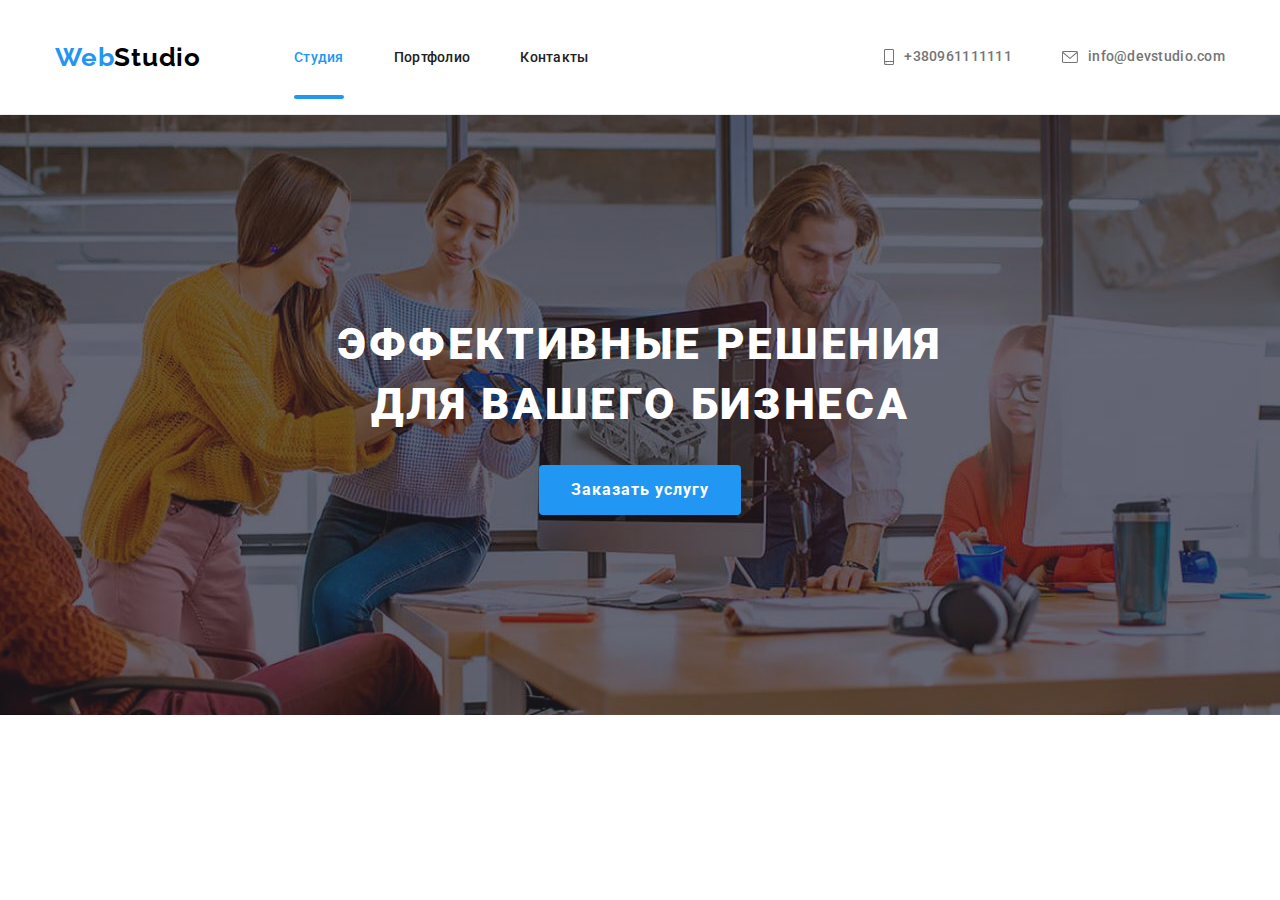
==== index.html @ c6ae7a45 "alpha 3" ====
<!DOCTYPE html>
<html lang="ru">

<head>
    <meta charset="UTF-8">
    <meta http-equiv="X-UA-Compatible" content="IE=edge">
    <meta name="viewport" content="width=device-width, initial-scale=1.0">
    <title>Document</title>
    <link rel="preconnect" href="https://fonts.googleapis.com">
    <link rel="preconnect" href="https://fonts.gstatic.com" crossorigin>
    <link
        href="https://fonts.googleapis.com/css2?family=Raleway:wght@700&family=Roboto:wght@400;500;700;900&display=swap"
        rel="stylesheet">
    <link rel="stylesheet" href="https://cdnjs.cloudflare.com/ajax/libs/modern-normalize/1.1.0/modern-normalize.css">
    <link rel="stylesheet" href="./css/main.min.css">
</head>

<body>
        <!-- ХЕДЕР -->
            <header class="header">
                <div class="container header__container">
                    <nav class="site-nav">
                        <a href="./index.html" class="logo-header"><span class="logo-color">Web</span>Studio</a>

                        <ul class="nav-list">
                            <li class="nav-list__item">
                                <a href="./index.html" class="nav-list__link current">Студия</a>
                            </li>
                            <li class="nav-list__item">
                                <a href="./portfolio.html" class="nav-list__link">Портфолио</a>
                            </li>
                            <li class="nav-list__item">
                                <a href="#contacts" class="nav-list__link">Контакты</a>
                            </li>
                        </ul>

                    </nav>
                        <ul class="contacts-list">

                            <li class="contacts-list__item">
                                <a href="tel:+380961111111" class="contacts-list__link">
                                    <svg width="10" height="16" class="contacts-list__link__icon">
                                        <use href="./images/symbol-defs-opt.svg#smartphone"></use>
                                    </svg>
                                    +380961111111
                                </a>
                            </li>

                            <li class="contacts-list__item">
                                <a href="mailto:info@devstudio.com" class="contacts-list__link">
                                    <svg width="16" height="12" class="contacts-list__link__icon">
                                        <use href="./images/symbol-defs-opt.svg#envelope"></use>
                                    </svg>
                                    info@devstudio.com
                                </a>
                            </li>
                        </ul>
            <!--Mobile Menu  -->
                        <button class="burger-btn" data-menu-open>
                            <svg class="burger-btn__icon" width="40" height="40">
                                <use href="./images/symbol-defs-opt.svg#icon-burger"></use>
                            </svg>
                        </button>
                        <div class="mobile-menu" data-menu>
                            <button class="mobile-close-btn" data-menu-close>
                                <svg class="mobile-close-btn__icon" width="40" height="40">
                                    <use href="./images/symbol-defs-opt.svg#icon-close"></use>
                                </svg>
                            </button>
                            <div class="mobile-menu__nav">
                                <ul class="mobile-menu__nav__list">
                                    <li class="mobile-menu__nav__item">
                                        <a href="./index.html" class="mobile-menu__nav__link">Студия</a>
                                    </li>
                                    <li class="mobile-menu__nav__item">
                                        <a href="./portfolio.html" class="mobile-menu__nav__link">Портфолио</a>
                                    </li>
                                    <li class="mobile-menu__nav__item">
                                        <a href="#contacts" class="mobile-menu__nav__link">Контакты</a>
                                    </li>
                                </ul>
                            </div>
                            <div class="mobile-menu-contacts">
                                <ul class="mobile-menu-contacts__list">
                                    <li class="mobile-menu-contacts__item">
                                        <a href="tel:+380961111111" class="mobile-menu-contacts__link__tel">+380961111111</a>
                                    </li>
                                    <li class="contacts-list__item">
                                        <a href="mailto:info@devstudio.com" class="mobile-menu-contacts__link__mail">info@devstudio.com</a>
                                    </li>
                                </ul>
                                <ul class="mobile-menu-social">
                                    <li class="mobile-menu-social__item">
                                        <a class="mobile-menu-social__link" href="#">Instagram</a>
                                    </li>
                                    <li>
                                        <a class="mobile-menu-social__link" href="#">Twitter</a>
                                    </li>
                                    <li>
                                        <a class="mobile-menu-social__link" href="#">Facebook</a>
                                    </li>
                                    <li>
                                        <a class="mobile-menu-social__link" href="#">LinkedIn</a>
                                    </li>
                                </ul>
                            </div>
                        </div>
                </div>
            </header>
        
        <!-- МЕЙН -->
        <main>
        <!-- Секция 1 -->
                 <section class="hero">
                    <div class="container">
                        <h1 class="hero-title">Эффективные решения<br>для вашего бизнеса</h1>
                        <button class="hero-btn" type="button" data-modal-open>Заказать услугу</button>
                    </div>
                </section>

        <!-- Секция 2 -->
                <!-- <section class="section">
                    <div class="container">

                        <h2 class="visually-hidden">Наши преимущества</h2>

                        <ul class="list-advantages">
                            <li class="list-advantages__item">
                                <div class="list-advantages__icon">
                                    <svg width="70" height="70">
                                        <use href="./images/symbol-defs-opt.svg#antena"></use>
                                    </svg>
                                </div>
                                <h3 class="list-advantages__item__title">ВНИМАНИЕ К ДЕТАЛЯМ</h3>
                                <p class="list-advantages__item__text">Идейные соображения, а также начало повседневной работы по
                                    формированию позиции.
                                </p>
                            </li>
                            <li class="list-advantages__item">
                                <div class="list-advantages__icon">
                                    <svg width="70" height="70">
                                        <use href="./images/symbol-defs-opt.svg#clock"></use>
                                    </svg>
                                </div>
                                <h3 class="list-advantages__item__title">ПУНКТУАЛЬНОСТЬ</h3>
                                <p class="list-advantages__item__text">Задача организации, в особенности же рамки и место обучения кадров
                                    влечет за собой.
                                </p>
                            </li>
                            <li class="list-advantages__item">
                                <div class="list-advantages__icon">
                                    <svg width="70" height="70">
                                        <use href="./images/symbol-defs-opt.svg#diagram"></use>
                                    </svg>
                                </div>
                                <h3 class="list-advantages__item__title">ПЛАНИРОВАНИЕ</h3>
                                <p class="list-advantages__item__text">Равным образом консультация с широким активом в значительной степени
                                    обуславливает.
                                </p>
                            </li>
                            <li class="list-advantages__item">
                                <div class="list-advantages__icon">
                                    <svg width="70" height="70">
                                        <use href="./images/symbol-defs-opt.svg#astronaut"></use>
                                    </svg>
                                </div>
                                <h3 class="list-advantages__item__title">СОВРЕМЕННЫЕ ТЕХНОЛОГИИ</h3>
                                <p class="list-advantages__item__text">Значимость этих проблем настолько очевидна, что реализация плановых
                                    заданий.
                                </p>
                            </li>
                        </ul>

                    </div>
                </section> -->
            
        <!-- Секция 3 -->
                <!-- <section class="section work">
                    <div class="container">
                        <h2 class="work-title">Чем мы занимаемся</h2>

                        <ul class="image-list">
                            <li class="image-item">
                                <img src="images/img (1).jpg" alt="печать на клавиатуре" width="370px">
                                <h3 class="image-item__title">Десктопные приложения</h3>
                            </li>
                            <li class="image-item">
                                <img src="images/img (2).jpg" alt="ноутбук и телефон в руке" width="370px">
                                <h3 class="image-item__title">Мобильные приложения</h3>
                                </li>
                            <li class="image-item">
                                <img src="images/img (3).jpg" alt="цветной гексагон в руке" width="370px">
                                <h3 class="image-item__title">Дизайнерские решения</h3>
                            </li>
                        </ul>
                    </div>
                </section> -->
            
        <!-- Секция 4 -->
                <!-- <section class="section team">
                    <div class="container">

                        <h2 class="team-title">Наша команда</h2>

                        <ul class="team-list">
                            <li class="team-list__user">
                                <img class="team-list__user__image" src="images/Игорь Демьяненко.jpg" alt="на фото Игорь Демьяненко" width="270px">
                                <div class="user-information">
                                    <h3 class="user-information__name">Игорь Демьяненко</h3>
                                    <p class="user-information__job">Product Designer</p>
                                        <ul class="user-information-social">
                                            <li class="user-information-social__item">
                                                <a class="user-information-social__links" href="#">
                                                    <svg class="user-information-social__icon">
                                                        <use href="./images/symbol-defs-opt.svg#instagram"></use>
                                                    </svg>
                                                </a>
                                            </li>
                                            <li class="user-information-social__item">
                                                <a class="user-information-social__links" href="#">
                                                    <svg class="user-information-social__icon">
                                                        <use href="./images/symbol-defs-opt.svg#twitter"></use>
                                                    </svg>
                                                </a>
                                            </li>
                                            <li class="user-information-social__item">
                                            <a class="user-information-social__links" href="#">
                                                <svg class="user-information-social__icon">
                                                    <use href="./images/symbol-defs-opt.svg#facebook"></use>
                                                </svg>
                                            </a>
                                            </li>
                                            <li class="user-information-social__item">
                                                <a class="user-information-social__links" href="#">
                                                    <svg class="user-information-social__icon">
                                                        <use href="./images/symbol-defs-opt.svg#linkedin"></use>
                                                    </svg>
                                                </a>
                                            </li>
                                        </ul>
                                </div>
                            </li>
                            <li class="team-list__user">
                                <img class="team-list__user__image" src="images/Ольга Репина.jpg" alt="на фото Ольга Репина" width="270px">
                                <div class="user-information">
                                    <h3 class="user-information__name">Ольга Репина</h3>
                                    <p class="user-information__job">Frontend Developer</p>
                                        <ul class="user-information-social">
                                            <li class="user-information-social__item">
                                                <a class="user-information-social__links" href="#">
                                                    <svg class="user-information-social__icon">
                                                        <use href="./images/symbol-defs-opt.svg#instagram"></use>
                                                    </svg>
                                                </a>
                                            </li>
                                            <li class="user-information-social__item">
                                                <a class="user-information-social__links" href="#">
                                                    <svg class="user-information-social__icon">
                                                        <use href="./images/symbol-defs-opt.svg#twitter"></use>
                                                    </svg>
                                                </a>
                                            </li>
                                            <li class="user-information-social__item">
                                                <a class="user-information-social__links" href="#">
                                                    <svg class="user-information-social__icon">
                                                        <use href="./images/symbol-defs-opt.svg#facebook"></use>
                                                    </svg>
                                                </a>
                                            </li>
                                            <li class="user-information-social__item">
                                                <a class="user-information-social__links" href="#">
                                                    <svg class="user-information-social__icon">
                                                        <use href="./images/symbol-defs-opt.svg#linkedin"></use>
                                                    </svg>
                                                </a>
                                            </li>
                                        </ul>
                                </div>
                            </li>
                            <li class="team-list__user">
                                <img class="team-list__user__image" src="images/Николай Тарасов.jpg" alt="на фото Николай Тарасов" width="270px">
                                <div class="user-information">
                                    <h3 class="user-information__name">Николай Тарасов</h3>
                                    <p class="user-information__job">Marketing</p>
                                        <ul class="user-information-social">
                                            <li class="user-information-social__item">
                                                <a class="user-information-social__links" href="#">
                                                    <svg class="user-information-social__icon">
                                                        <use href="./images/symbol-defs-opt.svg#instagram"></use>
                                                    </svg>
                                                </a>
                                            </li>
                                            <li class="user-information-social__item">
                                                <a class="user-information-social__links" href="#">
                                                    <svg class="user-information-social__icon">
                                                        <use href="./images/symbol-defs-opt.svg#twitter"></use>
                                                    </svg>
                                                </a>
                                            </li>
                                            <li class="user-information-social__item">
                                                <a class="user-information-social__links" href="#">
                                                    <svg class="user-information-social__icon">
                                                        <use href="./images/symbol-defs-opt.svg#facebook"></use>
                                                    </svg>
                                                </a>
                                            </li>
                                            <li class="user-information-social__item">
                                                <a class="user-information-social__links" href="#">
                                                    <svg class="user-information-social__icon">
                                                        <use href="./images/symbol-defs-opt.svg#linkedin"></use>
                                                    </svg>
                                                </a>
                                            </li>
                                        </ul>
                                </div>
                            </li>
                            <li class="team-list__user">
                                <img class="team-list__user__image" src="images/Михаил Ермаков.jpg" alt="на фото Михаил Ермаков" width="270px">
                                <div class="user-information">
                                    <h3 class="user-information__name">Михаил Ермаков</h3>
                                    <p class="user-information__job">UI Designer</p>
                                        <ul class="user-information-social">
                                            <li class="user-information-social__item">
                                                <a class="user-information-social__links" href="#">
                                                    <svg class="user-information-social__icon">
                                                        <use href="./images/symbol-defs-opt.svg#instagram"></use>
                                                    </svg>
                                                </a>
                                            </li>
                                            <li class="user-information-social__item">
                                                <a class="user-information-social__links" href="#">
                                                    <svg class="user-information-social__icon">
                                                        <use href="./images/symbol-defs-opt.svg#twitter"></use>
                                                    </svg>
                                                </a>
                                            </li>
                                            <li class="user-information-social__item">
                                                <a class="user-information-social__links" href="#">
                                                    <svg class="user-information-social__icon">
                                                        <use href="./images/symbol-defs-opt.svg#facebook"></use>
                                                    </svg>
                                                </a>
                                            </li>
                                            <li class="user-information-social__item">
                                                <a class="user-information-social__links" href="#">
                                                    <svg class="user-information-social__icon">
                                                        <use href="./images/symbol-defs-opt.svg#linkedin"></use>
                                                    </svg>
                                                </a>
                                            </li>
                                        </ul>
                                </div>
                            </li>
                        </ul>
                    </div>
                </section> -->

        <!-- Секция 5 -->
                <!-- <section class="section">
                    <div class="container">
                        <h2 class="regular-customers-title">Постоянные клиенты</h2>
                            <ul class="regular-customers">
                                <li class="regular-customer__item">
                                    <a class="regular-customer__link" href="#">
                                        <svg class="regular-customer__icon" width="106" height="60">
                                            <use href="./images/symbol-defs-opt.svg#group-1"></use>
                                        </svg>
                                    </a>
                                </li>
                                <li class="regular-customer__item">
                                    <a class="regular-customer__link" href="#">
                                        <svg class="regular-customer__icon" width="106" height="60">
                                            <use href="./images/symbol-defs-opt.svg#group-2"></use>
                                        </svg>
                                    </a>
                                </li> 
                                <li class="regular-customer__item">
                                    <a class="regular-customer__link" href="#">
                                        <svg class="regular-customer__icon" width="106" height="60">
                                            <use href="./images/symbol-defs-opt.svg#group-3"></use>
                                        </svg>
                                    </a>
                                </li> 
                                <li class="regular-customer__item">
                                    <a class="regular-customer__link" href="#">
                                        <svg class="regular-customer__icon" width="106" height="60">
                                            <use href="./images/symbol-defs-opt.svg#group-4"></use>
                                        </svg>
                                    </a>
                                </li> 
                                <li class="regular-customer__item">
                                    <a class="regular-customer__link" href="#">
                                        <svg class="regular-customer__icon" width="106" height="60">
                                            <use href="./images/symbol-defs-opt.svg#group-5"></use>
                                        </svg>
                                    </a>
                                </li> 
                                <li class="regular-customer__item">
                                    <a class="regular-customer__link" href="#">
                                        <svg class="regular-customer__icon" width="106" height="60">
                                            <use href="./images/symbol-defs-opt.svg#group-6"></use>
                                        </svg>
                                    </a>
                                </li>
                            </ul>
                    </div>
                </section> -->
        </main
        <!-- ФУТЕР -->
            <!-- <footer class="footer flex" id="contacts">
                <div class="container flex">
                    <div>
                        <a href="./index.html" class="footer-logo"><span class="logo-color">Web</span>Studio</a>
                        <address>
                            <ul class="footer-contacts__list">
                                <li class="footer-contacts__item">
                                    <a href="" class="footer-contact__address">г. Киев, пр-т Леси Украинки, 26</a>
                                </li>
                                <li>
                                    <a href="tel:+380961111111" class="footer-contact__tel">+380961111111</a>
                                </li>
                                <li>
                                    <a href="mailto:info@devstudio.com" class="footer-contact__mail">info@devstudio.com</a>
                                </li>
                            </ul>
                        </address>
                    </div>
                    <div class="footer-connect">
                        <h3 class="footer-connect-title">Присоединяйтесь</h3>
                            <ul class="footer-connect-social">
                                <li class="footer-connect-social__item">
                                    <a class="footer-connect-social__links" href="#">
                                        <svg class="footer-connect-social__icons">
                                            <use href="./images/symbol-defs-opt.svg#instagram"></use>
                                        </svg>
                                    </a>
                                </li>
                                <li class="footer-connect-social__item">
                                    <a class="footer-connect-social__links" href="#">
                                        <svg class="footer-connect-social__icons">
                                            <use href="./images/symbol-defs-opt.svg#twitter"></use>
                                        </svg>
                                    </a>
                                </li>
                                <li class="footer-connect-social__item">
                                    <a class="footer-connect-social__links" href="#">
                                        <svg class="footer-connect-social__icons">
                                            <use href="./images/symbol-defs-opt.svg#facebook"></use>
                                        </svg>
                                    </a>
                                </li>
                                <li class="footer-connect-social__item">
                                    <a class="footer-connect-social__links" href="#">
                                        <svg class="footer-connect-social__icons">
                                            <use href="./images/symbol-defs-opt.svg#linkedin"></use>
                                        </svg>
                                    </a>
                                </li>
                            </ul>
                    </div>
                    <form action="" class="footer-form">
                        <label class="footer-form-area">
                            Подпишитесь на рассылку
                            <span class="footer-form-box">
                                <input type="mail" class="footer-form-input" name="email-subscribe" placeholder="E-mail">
                                <button type="submit" class="footer-form-btn">Подписаться
                                    <svg class="footer-form-icon-send" width="24" height="24">
                                        <use href="./images/symbol-defs-opt.svg#icon-footer-send"></use>
                                    </svg>
                                </button>
                            </span>
                        </label>
                    </form>
                </div>
            </footer> -->

        <!-- Модальное окно -->
                <div class="backdrop is-hidden" data-modal>
                    <div class="modal">
                        <button class="modal-close-btn" data-modal-close>
                                <svg class="modal-close__icon" width="18" height="18">
                                    <use href="./images/symbol-defs-opt.svg#icon-close"></use>
                                </svg>
                        </button>
                        <form action="#" class="modal-form">
                            <p class="modal-form-title">Оставьте свои данные, мы вам перезвоним</p>
                            <label class="modal-form__area">
                                Имя
                                <span class="moda-form-box">
                                    <input type="text" class="modal-form-input" name="user-name" minlength="2" pattern="[a-zA-Zа-яёА-ЯЁ]+" title="Имя должно содержать символи кирилици или латиници" required>
                                    <svg class="modal-form-icons" width="18" height="18">
                                        <use href="./images/symbol-defs-opt.svg#icon-person"></use>
                                    </svg>
                                </span>
                            </label>
                            
                            <label class="modal-form__area">
                                Телефон
                                <span class="moda-form-box">
                                    <input type="tel" class="modal-form-input" name="user-tel" pattern="[0-9]{3}[0-9]{3}[0-9]{2}[0-9]{2}" title="Только цифры **********" required>
                                    <svg class="modal-form-icons" width="18" height="18">
                                        <use href="./images/symbol-defs-opt.svg#icon-phone"></use>
                                    </svg>
                                </span>
                            </label>

                            <label class="modal-form__area">
                                Почта
                                <span class="moda-form-box">
                                    <input type="email" class="modal-form-input" name="user-email">
                                    <svg class="modal-form-icons" width="18" height="18">
                                        <use href="./images/symbol-defs-opt.svg#icon-email"></use>
                                    </svg>
                                </span>
                            </label>
                            <label class="modal-form__area">
                                Комментраий
                                <textarea name="user-massege" class="modal-form-massege" id="" placeholder="Введите текст"></textarea>
                            </label>

                            <input type="checkbox" name="checkbox" id="accept" class="modal-form-checkbox visually-hidden">
                            <label for="accept" class="modal-form-checkbox-lable">Соглашаюсь с рассылкой и принимаю&nbsp;<a href="#" class="contract">Условия договора</a>
                                
                            </label>
                            <button class="modal-form-btn" type="submit">Отправить</button>
                        </form>
                    </div>
                </div>
        <!-- СКРИПТ -->
        <script src="./js/modal.js"></script>
        <script src="./js/mobile-menu.js"></script>
</body>

</html>
---- css/main.min.css ----
:root{--title-color: #212121;--subtitle-color: #757575;--hover-focus-color: #2196f3;--logo-color-light: #ffffff;--logo-color-dark: #000000;--icons: #afb1b8}.visually-hidden{position:absolute;white-space:nowrap;width:1px;height:1px;overflow:hidden;border:0;padding:0;clip:rect(0 0 0 0);clip-path:inset(50%);margin:-1px}body{font-family:'Roboto', sans-serif;color:var(--title-color)}img{display:block;min-width:100%;height:auto}ul{list-style:none;margin:0;padding:0}a{text-decoration:none}p,h1,h2,h3{margin:0}.is-hidden{overflow:hidden;transition-property:translatey(100%);transition-duration:250ms;transition-timing-function:cubic-bezier(0.4, 0, 0.2, 1)}.backdrop{width:100vw;height:100vh;position:fixed;top:0;bottom:0;left:0;right:0;background-color:rgba(0,0,0,0.2);transition-property:background-color,translatey(100%);transition-duration:250ms;transition-timing-function:cubic-bezier(0.4, 0, 0.2, 1)}.backdrop.is-hidden{opacity:0;pointer-events:none;visibility:hidden}.hero-btn{font-weight:700;font-size:16px;line-height:1.87;letter-spacing:0.06em;color:#ffffff;background:var(--hover-focus-color);box-shadow:0px 4px 4px rgba(0,0,0,0.15);border-radius:4px;cursor:pointer;margin-left:auto;margin-right:auto;padding:10px 32px;display:block;border:none;border-radius:4px}.portfolio-btn__list{display:flex;justify-content:center;margin-bottom:50px}.portfolio-btn__list .portfolio-btn__item:not(:first-child){margin-left:8px}.portfolio__btn{font-weight:500;font-size:16px;line-height:1.625;margin-left:auto;margin-right:auto;padding:6px 22px;border:none;text-align:center;letter-spacing:0.03em;color:var(--title-color);background:#f5f4fa;border-radius:4px;transition-property:color, background-color, box-shadow;transition-duration:250ms;transition-timing-function:cubic-bezier(0.4, 0, 0.2, 1)}.portfolio__btn:hover,.portfolio__btn:focus{color:#ffffff;background-color:var(--hover-focus-color);cursor:pointer;box-shadow:0px 3px 1px rgba(0,0,0,0.1),0px 1px 2px rgba(0,0,0,0.08),0px 2px 2px rgba(0,0,0,0.12);border-radius:4px}.container{padding-left:15px;padding-right:15px;margin-left:auto;margin-right:auto}@media screen and (min-width: 480px){.container{width:480px}}@media screen and (min-width: 768px){.container{width:768px}}@media screen and (min-width: 1200px){.container{width:1200px}}.footer-form{display:flex}.footer-form-area{display:flex;flex-direction:column;font-weight:700;font-size:14px;line-height:16px;letter-spacing:0.03em;text-transform:uppercase;color:#ffffff}.footer-form-box{display:flex;margin-top:20px}.footer-form-input{border:1px solid rgba(255,255,255,0.3);filter:drop-shadow(0px 4px 4px rgba(0,0,0,0.15));border-radius:4px;background-color:#2f303a;width:358px;height:50px;padding:15px 16px;margin-right:12px;cursor:pointer;font-size:14px;line-height:16px;letter-spacing:0.01em;color:rgba(255,255,255,0.6)}.footer-form-input::placeholder{font-size:16px;line-height:1.25;letter-spacing:0.03em;color:rgba(255,255,255,0.6)}.footer-form-btn{font-weight:700;font-size:16px;line-height:1.87;letter-spacing:0.06em;color:#ffffff;background:var(--hover-focus-color);box-shadow:0px 4px 4px rgba(0,0,0,0.15);border-radius:4px;cursor:pointer;padding:0px 28px;border-radius:4px;display:block;border:none;display:flex;align-items:center}.footer-form-icon-send{margin-left:10px}.modal-form-checkbox-lable{display:flex;align-items:center;justify-content:center;font-size:14px;line-height:1.71;letter-spacing:0.03em;color:#757575;margin-top:20px;margin-bottom:30px;cursor:pointer}.modal-form-checkbox-lable::before{display:block;content:'';height:15px;width:15px;margin-right:7px;border:1px solid #212121;border-radius:2px}.modal-form-checkbox:checked+.modal-form-checkbox-lable::before{background-image:url("../images/icon-check1.svg");background-color:var(--hover-focus-color);background-size:contain;background-origin:content-box;border-color:var(--hover-focus-color)}.modal-form-checkbox:focus+.modal-form-checkbox-lable::before{outline:1px solid black}.contract{color:var(--hover-focus-color);font-size:14px;line-height:1.71;letter-spacing:0.03em}.modal-form-btn{font-weight:700;font-size:16px;line-height:1.87;letter-spacing:0.06em;color:#ffffff;background:var(--hover-focus-color);box-shadow:0px 4px 4px rgba(0,0,0,0.15);border-radius:4px;cursor:pointer;margin-left:auto;margin-right:auto;padding:10px 55px;display:block;border:none;border-radius:4px;cursor:pointer}.modal-form{display:flex;flex-direction:column}.modal-form__area{font-size:12px;line-height:14px;letter-spacing:0.01em;color:#757575;margin-bottom:10px}.moda-form-box{position:relative;margin-top:4px;display:block}.modal-form-input{width:100%;height:40px;border:1px solid rgba(33,33,33,0.2);border-radius:4px;padding-left:42px;cursor:pointer;transition-property:border-color;transition-duration:250ms;transition-timing-function:cubic-bezier(0.4, 0, 0.2, 1)}.modal-form-input:hover,.modal-form-input:focus{border-color:var(--hover-focus-color);outline:none}.modal-form-massege{display:block;width:100%;height:120px;padding:12px 16px;border:1px solid rgba(33,33,33,0.2);border-radius:4px;margin-top:4px;resize:none;cursor:pointer;transition-property:border-color;transition-duration:250ms;transition-timing-function:cubic-bezier(0.4, 0, 0.2, 1)}.modal-form-massege::placeholder{font-size:14px;line-height:16px;letter-spacing:0.01em;color:rgba(117,117,117,0.5)}.modal-form-massege:hover,.modal-form-massege:focus{border-color:var(--hover-focus-color);outline:none}.modal-form-icons{fill:#212121;position:absolute;top:50%;left:12px;transform:translateY(-50%);transition-property:fill, border-color;transition-duration:250ms;transition-timing-function:cubic-bezier(0.4, 0, 0.2, 1)}.modal-form-input:hover+.modal-form-icons,.modal-form-input:focus+.modal-form-icons{fill:var(--hover-focus-color)}.moda-form-box{position:relative;margin-top:4px;display:block}.contract{color:var(--hover-focus-color);font-size:14px;line-height:1.71;letter-spacing:0.03em}.project-box{position:relative;overflow:hidden}.overlay{position:absolute;top:0;left:0;width:100%;height:100%;padding:63px 24px;background-color:rgba(33,150,243,0.9);transition-property:translatey(100%);transform:translatey(100%);transition-duration:250ms;transition-timing-function:cubic-bezier(0.4, 0, 0.2, 1)}.overlay>p{color:#ffffff;font-size:18px;line-height:1.56;letter-spacing:0.03em}.section{padding-top:94px;padding-bottom:94px}.footer-logo{font-family:'Raleway';font-weight:700;font-size:26px;line-height:1.19;letter-spacing:0.03em;color:var(--logo-color-light)}.logo-header{font-family:'Raleway';font-weight:700;font-size:26px;line-height:1.19;letter-spacing:0.03em;color:var(--logo-color-dark);margin-right:93px}.logo-color{color:var(--hover-focus-color)}.site-nav{display:flex;align-items:center}.nav-list{display:flex;align-items:center;padding-top:32px;padding-bottom:32px}@media screen and (max-width: 767px){.nav-list{display:none}}.nav-list__item:not(:last-child){margin-right:50px}.nav-list .nav-list__link{font-weight:500;font-size:14px;line-height:1.14;letter-spacing:0.02em;cursor:pointer}.nav-list .current{color:var(--hover-focus-color)}.nav-list__link{color:var(--title-color);transition-property:color;transition-duration:250ms;transition-timing-function:cubic-bezier(0.4, 0, 0.2, 1)}.nav-list__link:hover,.nav-list__link:focus{color:var(--hover-focus-color);cursor:pointer}.nav-list__link.current{position:relative}.nav-list__link.current::after{content:'';display:block;width:100%;height:4px;background-color:#2196f3;border-radius:2px;position:absolute;bottom:-34px}.contacts-list{display:flex;margin-left:auto}@media screen and (max-width: 767px){.contacts-list{display:none}}.contacts-list__item:not(:last-child){margin-right:50px}.contacts-list__link{font-weight:500;font-size:14px;line-height:1.14;letter-spacing:0.02em;color:var(--subtitle-color);padding-top:32px;padding-bottom:32px;display:flex;align-items:center;transition-property:color;transition-duration:250ms;transition-timing-function:cubic-bezier(0.4, 0, 0.2, 1)}.contacts-list__link:hover,.contacts-list__link:focus{color:var(--hover-focus-color);cursor:pointer}.contacts-list__link__icon{margin-right:10px;fill:currentColor}.footer-connect-title{color:#ffffff;font-weight:700;font-size:14px;line-height:1.14;letter-spacing:0.03em;text-transform:uppercase;margin-bottom:20px}.footer-connect-social{display:flex}.footer-connect-social__item:not(:first-child){margin-left:10px}.footer-connect-social__links{display:flex;justify-content:center;align-items:center;fill:#ffffff;width:44px;height:44px;border-radius:50px;background-color:rgba(255,255,255,0.1);transition-property:background-color, fill;transition-duration:250ms;transition-timing-function:cubic-bezier(0.4, 0, 0.2, 1)}.footer-connect-social__links:hover,.footer-connect-social__links:focus{fill:#ffffff;background-color:var(--hover-focus-color)}.footer-connect-social__icons{width:20px;height:20px}.footer-contacts__list{margin-top:20px}.footer-contacts__list .footer-contacts__item{margin-bottom:9px}.footer-contact__address{font-style:normal;font-size:14px;line-height:1.71;letter-spacing:0.03em;color:#ffffff}.footer-contact__tel{font-style:normal;font-size:14px;line-height:1.71;letter-spacing:0.03em;color:rgba(255,255,255,0.6)}.footer-contact__mail{font-style:normal;font-size:14px;line-height:1.71;letter-spacing:0.03em;color:rgba(255,255,255,0.6)}.project-information{background:#ffffff;border:1px solid #eeeeee;padding-left:24px;padding-top:20px;padding-bottom:20px;padding-right:24px}.project-information__name{font-weight:700;font-size:18px;line-height:2;letter-spacing:0.06em;color:#212121}.project-information__type{font-size:16px;line-height:1.87;letter-spacing:0.03em;color:var(--subtitle-color);margin-top:4px}.burger-btn{background-color:transparent;cursor:pointer;border:none;padding:0;line-height:0}@media screen and (min-width: 768px){.burger-btn{display:none}}.burger-btn__icon:hover,.burger-btn__icon:focus{fill:var(--hover-focus-color)}.footer{background-color:#2f303a;padding-top:60px;padding-bottom:60px}.flex{display:flex;align-items:baseline;justify-content:space-between}.header{align-items:center;border-bottom:1px solid #ececec;padding-top:16px;padding-bottom:16px}@media screen and (min-width: 768px){.header{padding-top:26;padding-bottom:26}}@media screen and (min-width: 1200px){.header{padding-top:24;padding-bottom:24}}.header .container{display:flex;align-items:center}.header__container{justify-content:space-between}.mobile-menu{position:fixed;z-index:100;top:0;left:0;width:100vw;height:100vh;padding:48px 40px;background-color:#ffffff;opacity:0;visibility:hidden;pointer-events:none;transition-property:visibility, opacity, background-color;transition-duration:250ms;transition-timing-function:cubic-bezier(0.4, 0, 0.2, 1)}.mobile-menu.is-open{opacity:1;visibility:visible;pointer-events:all}.mobile-close-btn{position:absolute;top:10px;right:15px;background-color:transparent;cursor:pointer;border:none;padding:0;line-height:0}.regular-customers-title{font-weight:700;font-size:36px;line-height:1.16;text-align:center;letter-spacing:0.03em;color:var(--title-color);margin-bottom:50px}.regular-customers{display:flex;align-items:center;justify-content:space-between}.regular-customer__item{width:170px;height:92px}.regular-customer__link{display:flex;justify-content:center;align-items:center;border:1px solid #afb1b8;border-radius:4px;width:100%;height:100%;color:var(--icons);transition-property:color, border, fill;transition-duration:250ms;transition-timing-function:cubic-bezier(0.4, 0, 0.2, 1)}.regular-customer__link:hover,.regular-customer__link:focus{color:var(--hover-focus-color);border-color:var(--hover-focus-color)}.regular-customer__icon{fill:currentColor}.team{background-color:#f5f4fa}.team-title{font-weight:700;font-size:36px;line-height:1.16;text-align:center;letter-spacing:0.03em;color:var(--title-color);margin-bottom:50px}.team-list{display:flex;text-align:center}.team-list__user{background:#ffffff;box-shadow:0px 1px 3px rgba(0,0,0,0.12),0px 1px 1px rgba(0,0,0,0.14),0px 2px 1px rgba(0,0,0,0.2);border-radius:0px 0px 4px 4px}.team-list__user:not(:first-child){margin-left:30px}.user-information{padding-top:30px;padding-bottom:30px}.user-information__name{font-weight:500;font-size:16px;line-height:1.19;letter-spacing:0.03em;color:var(--title-color);width:270px;margin-bottom:10px}.user-information__job{font-size:16px;line-height:1.19;letter-spacing:0.03em;color:var(--subtitle-color);margin-bottom:16px}.user-information-social{display:flex;justify-content:center}.user-information-social__item:not(:first-child){margin-left:10px}.user-information-social__links{display:flex;justify-content:center;align-items:center;fill:var(--icons);width:44px;height:44px;border-radius:50px;transition-property:fill, background-color;transition-duration:250ms;transition-timing-function:cubic-bezier(0.4, 0, 0.2, 1)}.user-information-social__links:hover,.user-information-social__links:focus{fill:#ffffff;background-color:var(--hover-focus-color)}.user-information-social__icon{width:20px;height:20px}.work{padding-top:0}.work-title{font-weight:700;font-size:36px;line-height:1.16;text-align:center;letter-spacing:0.03em;color:var(--title-color);margin-bottom:50px}.image-list{display:flex}.image-list__item:not(:first-child){margin-left:30px}.image-list__item{position:relative}.image-list__item__title{display:flex;align-items:center;justify-content:center;position:absolute;text-transform:uppercase;height:70px;font-weight:700;font-size:14px;line-height:1.14;text-align:center;letter-spacing:0.03em;text-transform:uppercase;width:100%;bottom:0;background-color:rgba(47,48,58,0.8);text-align:center;color:#ffffff}.list-advantages{display:flex}.list-advantages__item:not(:first-child){margin-left:30px}.list-advantages__icon{width:270px;height:120px;background:#f5f4fa;border-radius:4px;margin-bottom:30px;display:flex;align-items:center;justify-content:center}.list-advantages__item__title{font-weight:700;font-size:14px;line-height:1.14;letter-spacing:0.03em;text-transform:uppercase;color:var(--title-color);margin-bottom:10px}.list-advantages__item__text{font-size:14px;line-height:1.71;letter-spacing:0.03em;color:var(--subtitle-color);width:270px}.hero{background-image:linear-gradient(rgba(47,48,58,0.4), rgba(47,48,58,0.4)),url(../images/hero.jpg);padding-top:200px;padding-bottom:200px;background-repeat:no-repeat;background-size:cover;max-width:1600px;margin-left:auto;margin-right:auto;background-position:50% 50%;background-color:#2f303a}.hero-title{font-weight:900;font-size:44px;line-height:1.36;text-align:center;letter-spacing:0.06em;text-transform:uppercase;color:#ffffff;margin-bottom:30px}.modal{background-color:#ffffff;position:absolute;border-radius:4px;top:50%;left:50%;transform:translate(-50%, -50%);padding:40px}.modal-close-btn{display:flex;align-items:center;justify-content:center;position:absolute;top:8px;right:8px;height:30px;width:30px;border:1px solid rgba(0,0,0,0.1);border-radius:50%;transition-property:fill;transition:color 250ms cubic-bezier(0.4, 0, 0.2, 1);background-color:white}.modal-close__icon:hover,.modal-close__icon:focus{fill:var(--hover-focus-color)}.modal-form{display:flex;flex-direction:column}.modal-form-title{font-size:20px;font-weight:700;line-height:23px;letter-spacing:0.03em;color:#212121;text-align:center;margin-bottom:12px}.project-list{display:flex;flex-wrap:wrap;margin-left:-30px;margin-top:-30px}.project-list__item{flex-basis:calc(100% / 3 - 30px);margin-left:30px;margin-top:30px}.project-list__link{display:block;transition-property:box-shadow;transition-duration:250ms;transition-timing-function:cubic-bezier(0.4, 0, 0.2, 1)}.project-list__link:hover,.project-list__link:focus{box-shadow:0px 1px 1px rgba(0,0,0,0.12),0px 4px 4px rgba(0,0,0,0.06),1px 4px 6px rgba(0,0,0,0.16)}.project-list__link:hover .overlay,.project-list__link:focus .overlay{transform:translatey(0)}.mobile-menu{position:fixed;z-index:100;top:0;left:0;width:100vw;height:100vh;padding:48px 40px;background-color:#ffffff;display:flex;flex-direction:column;justify-content:space-between;opacity:0;visibility:hidden;pointer-events:none;transition-property:visibility, opacity, background-color;transition-duration:250ms;transition-timing-function:cubic-bezier(0.4, 0, 0.2, 1)}.mobile-menu__nav{display:flex}.mobile-menu__nav__item{font-weight:500;font-size:40px;line-height:1.18;text-align:left;letter-spacing:0.02em}.mobile-menu__nav__item:not(:last-child){margin-bottom:32px}.mobile-menu__nav__link{color:#212121;transition-property:color;transition-duration:250ms;transition-timing-function:cubic-bezier(0.4, 0, 0.2, 1)}.mobile-menu__nav__link:hover,.mobile-menu__nav__link:focus{color:var(--hover-focus-color)}.mobile-close-btn:hover,.mobile-close-btn:focus{fill:var(--hover-focus-color);cursor:pointer}.mobile-menu-contacts{display:flex;flex-direction:column}.mobile-menu-contacts__item:not(:last-child){padding-bottom:32px}.mobile-menu-contacts__link__tel{font-weight:500;font-size:34px;line-height:1.17;letter-spacing:0.02em;color:#2196f3}.mobile-menu-contacts__link__mail{font-weight:500;font-size:24px;line-height:1.16;letter-spacing:0.02em;color:#757575}.mobile-menu-social{display:flex;justify-content:space-between;margin-top:64px}.mobile-menu-social__link{font-weight:500;font-size:18px;line-height:1.22;letter-spacing:0.02em;color:#2196f3}.mobile-menu.is-open{opacity:1;visibility:visible;pointer-events:all}
/*# sourceMappingURL=main.min.css.map */
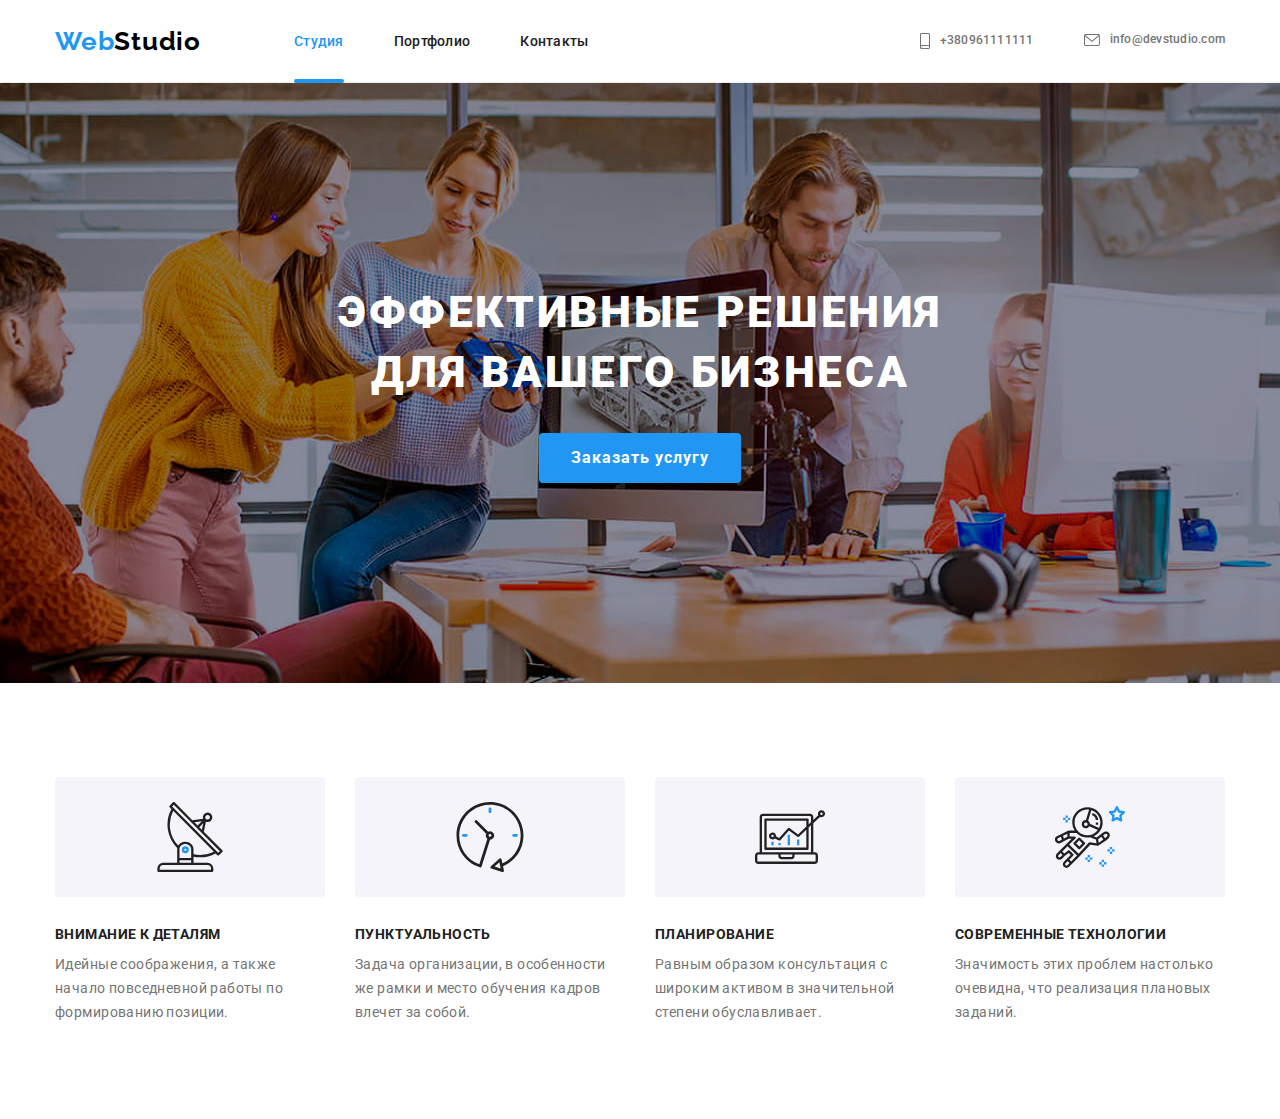
==== commit ce2b0d51: "alpha s2" ====
--- a/index.html
+++ b/index.html
@@ -119,7 +119,7 @@
                 </section>
 
         <!-- Секция 2 -->
-                <!-- <section class="section">
+                <section class="section">
                     <div class="container">
 
                         <h2 class="visually-hidden">Наши преимущества</h2>
@@ -172,7 +172,7 @@
                         </ul>
 
                     </div>
-                </section> -->
+                </section>
             
         <!-- Секция 3 -->
                 <!-- <section class="section work">
--- a/css/main.min.css
+++ b/css/main.min.css
@@ -1,2 +1,2 @@
-:root{--title-color: #212121;--subtitle-color: #757575;--hover-focus-color: #2196f3;--logo-color-light: #ffffff;--logo-color-dark: #000000;--icons: #afb1b8}.visually-hidden{position:absolute;white-space:nowrap;width:1px;height:1px;overflow:hidden;border:0;padding:0;clip:rect(0 0 0 0);clip-path:inset(50%);margin:-1px}body{font-family:'Roboto', sans-serif;color:var(--title-color)}img{display:block;min-width:100%;height:auto}ul{list-style:none;margin:0;padding:0}a{text-decoration:none}p,h1,h2,h3{margin:0}.is-hidden{overflow:hidden;transition-property:translatey(100%);transition-duration:250ms;transition-timing-function:cubic-bezier(0.4, 0, 0.2, 1)}.backdrop{width:100vw;height:100vh;position:fixed;top:0;bottom:0;left:0;right:0;background-color:rgba(0,0,0,0.2);transition-property:background-color,translatey(100%);transition-duration:250ms;transition-timing-function:cubic-bezier(0.4, 0, 0.2, 1)}.backdrop.is-hidden{opacity:0;pointer-events:none;visibility:hidden}.hero-btn{font-weight:700;font-size:16px;line-height:1.87;letter-spacing:0.06em;color:#ffffff;background:var(--hover-focus-color);box-shadow:0px 4px 4px rgba(0,0,0,0.15);border-radius:4px;cursor:pointer;margin-left:auto;margin-right:auto;padding:10px 32px;display:block;border:none;border-radius:4px}.portfolio-btn__list{display:flex;justify-content:center;margin-bottom:50px}.portfolio-btn__list .portfolio-btn__item:not(:first-child){margin-left:8px}.portfolio__btn{font-weight:500;font-size:16px;line-height:1.625;margin-left:auto;margin-right:auto;padding:6px 22px;border:none;text-align:center;letter-spacing:0.03em;color:var(--title-color);background:#f5f4fa;border-radius:4px;transition-property:color, background-color, box-shadow;transition-duration:250ms;transition-timing-function:cubic-bezier(0.4, 0, 0.2, 1)}.portfolio__btn:hover,.portfolio__btn:focus{color:#ffffff;background-color:var(--hover-focus-color);cursor:pointer;box-shadow:0px 3px 1px rgba(0,0,0,0.1),0px 1px 2px rgba(0,0,0,0.08),0px 2px 2px rgba(0,0,0,0.12);border-radius:4px}.container{padding-left:15px;padding-right:15px;margin-left:auto;margin-right:auto}@media screen and (min-width: 480px){.container{width:480px}}@media screen and (min-width: 768px){.container{width:768px}}@media screen and (min-width: 1200px){.container{width:1200px}}.footer-form{display:flex}.footer-form-area{display:flex;flex-direction:column;font-weight:700;font-size:14px;line-height:16px;letter-spacing:0.03em;text-transform:uppercase;color:#ffffff}.footer-form-box{display:flex;margin-top:20px}.footer-form-input{border:1px solid rgba(255,255,255,0.3);filter:drop-shadow(0px 4px 4px rgba(0,0,0,0.15));border-radius:4px;background-color:#2f303a;width:358px;height:50px;padding:15px 16px;margin-right:12px;cursor:pointer;font-size:14px;line-height:16px;letter-spacing:0.01em;color:rgba(255,255,255,0.6)}.footer-form-input::placeholder{font-size:16px;line-height:1.25;letter-spacing:0.03em;color:rgba(255,255,255,0.6)}.footer-form-btn{font-weight:700;font-size:16px;line-height:1.87;letter-spacing:0.06em;color:#ffffff;background:var(--hover-focus-color);box-shadow:0px 4px 4px rgba(0,0,0,0.15);border-radius:4px;cursor:pointer;padding:0px 28px;border-radius:4px;display:block;border:none;display:flex;align-items:center}.footer-form-icon-send{margin-left:10px}.modal-form-checkbox-lable{display:flex;align-items:center;justify-content:center;font-size:14px;line-height:1.71;letter-spacing:0.03em;color:#757575;margin-top:20px;margin-bottom:30px;cursor:pointer}.modal-form-checkbox-lable::before{display:block;content:'';height:15px;width:15px;margin-right:7px;border:1px solid #212121;border-radius:2px}.modal-form-checkbox:checked+.modal-form-checkbox-lable::before{background-image:url("../images/icon-check1.svg");background-color:var(--hover-focus-color);background-size:contain;background-origin:content-box;border-color:var(--hover-focus-color)}.modal-form-checkbox:focus+.modal-form-checkbox-lable::before{outline:1px solid black}.contract{color:var(--hover-focus-color);font-size:14px;line-height:1.71;letter-spacing:0.03em}.modal-form-btn{font-weight:700;font-size:16px;line-height:1.87;letter-spacing:0.06em;color:#ffffff;background:var(--hover-focus-color);box-shadow:0px 4px 4px rgba(0,0,0,0.15);border-radius:4px;cursor:pointer;margin-left:auto;margin-right:auto;padding:10px 55px;display:block;border:none;border-radius:4px;cursor:pointer}.modal-form{display:flex;flex-direction:column}.modal-form__area{font-size:12px;line-height:14px;letter-spacing:0.01em;color:#757575;margin-bottom:10px}.moda-form-box{position:relative;margin-top:4px;display:block}.modal-form-input{width:100%;height:40px;border:1px solid rgba(33,33,33,0.2);border-radius:4px;padding-left:42px;cursor:pointer;transition-property:border-color;transition-duration:250ms;transition-timing-function:cubic-bezier(0.4, 0, 0.2, 1)}.modal-form-input:hover,.modal-form-input:focus{border-color:var(--hover-focus-color);outline:none}.modal-form-massege{display:block;width:100%;height:120px;padding:12px 16px;border:1px solid rgba(33,33,33,0.2);border-radius:4px;margin-top:4px;resize:none;cursor:pointer;transition-property:border-color;transition-duration:250ms;transition-timing-function:cubic-bezier(0.4, 0, 0.2, 1)}.modal-form-massege::placeholder{font-size:14px;line-height:16px;letter-spacing:0.01em;color:rgba(117,117,117,0.5)}.modal-form-massege:hover,.modal-form-massege:focus{border-color:var(--hover-focus-color);outline:none}.modal-form-icons{fill:#212121;position:absolute;top:50%;left:12px;transform:translateY(-50%);transition-property:fill, border-color;transition-duration:250ms;transition-timing-function:cubic-bezier(0.4, 0, 0.2, 1)}.modal-form-input:hover+.modal-form-icons,.modal-form-input:focus+.modal-form-icons{fill:var(--hover-focus-color)}.moda-form-box{position:relative;margin-top:4px;display:block}.contract{color:var(--hover-focus-color);font-size:14px;line-height:1.71;letter-spacing:0.03em}.project-box{position:relative;overflow:hidden}.overlay{position:absolute;top:0;left:0;width:100%;height:100%;padding:63px 24px;background-color:rgba(33,150,243,0.9);transition-property:translatey(100%);transform:translatey(100%);transition-duration:250ms;transition-timing-function:cubic-bezier(0.4, 0, 0.2, 1)}.overlay>p{color:#ffffff;font-size:18px;line-height:1.56;letter-spacing:0.03em}.section{padding-top:94px;padding-bottom:94px}.footer-logo{font-family:'Raleway';font-weight:700;font-size:26px;line-height:1.19;letter-spacing:0.03em;color:var(--logo-color-light)}.logo-header{font-family:'Raleway';font-weight:700;font-size:26px;line-height:1.19;letter-spacing:0.03em;color:var(--logo-color-dark);margin-right:93px}.logo-color{color:var(--hover-focus-color)}.site-nav{display:flex;align-items:center}.nav-list{display:flex;align-items:center;padding-top:32px;padding-bottom:32px}@media screen and (max-width: 767px){.nav-list{display:none}}.nav-list__item:not(:last-child){margin-right:50px}.nav-list .nav-list__link{font-weight:500;font-size:14px;line-height:1.14;letter-spacing:0.02em;cursor:pointer}.nav-list .current{color:var(--hover-focus-color)}.nav-list__link{color:var(--title-color);transition-property:color;transition-duration:250ms;transition-timing-function:cubic-bezier(0.4, 0, 0.2, 1)}.nav-list__link:hover,.nav-list__link:focus{color:var(--hover-focus-color);cursor:pointer}.nav-list__link.current{position:relative}.nav-list__link.current::after{content:'';display:block;width:100%;height:4px;background-color:#2196f3;border-radius:2px;position:absolute;bottom:-34px}.contacts-list{display:flex;margin-left:auto}@media screen and (max-width: 767px){.contacts-list{display:none}}.contacts-list__item:not(:last-child){margin-right:50px}.contacts-list__link{font-weight:500;font-size:14px;line-height:1.14;letter-spacing:0.02em;color:var(--subtitle-color);padding-top:32px;padding-bottom:32px;display:flex;align-items:center;transition-property:color;transition-duration:250ms;transition-timing-function:cubic-bezier(0.4, 0, 0.2, 1)}.contacts-list__link:hover,.contacts-list__link:focus{color:var(--hover-focus-color);cursor:pointer}.contacts-list__link__icon{margin-right:10px;fill:currentColor}.footer-connect-title{color:#ffffff;font-weight:700;font-size:14px;line-height:1.14;letter-spacing:0.03em;text-transform:uppercase;margin-bottom:20px}.footer-connect-social{display:flex}.footer-connect-social__item:not(:first-child){margin-left:10px}.footer-connect-social__links{display:flex;justify-content:center;align-items:center;fill:#ffffff;width:44px;height:44px;border-radius:50px;background-color:rgba(255,255,255,0.1);transition-property:background-color, fill;transition-duration:250ms;transition-timing-function:cubic-bezier(0.4, 0, 0.2, 1)}.footer-connect-social__links:hover,.footer-connect-social__links:focus{fill:#ffffff;background-color:var(--hover-focus-color)}.footer-connect-social__icons{width:20px;height:20px}.footer-contacts__list{margin-top:20px}.footer-contacts__list .footer-contacts__item{margin-bottom:9px}.footer-contact__address{font-style:normal;font-size:14px;line-height:1.71;letter-spacing:0.03em;color:#ffffff}.footer-contact__tel{font-style:normal;font-size:14px;line-height:1.71;letter-spacing:0.03em;color:rgba(255,255,255,0.6)}.footer-contact__mail{font-style:normal;font-size:14px;line-height:1.71;letter-spacing:0.03em;color:rgba(255,255,255,0.6)}.project-information{background:#ffffff;border:1px solid #eeeeee;padding-left:24px;padding-top:20px;padding-bottom:20px;padding-right:24px}.project-information__name{font-weight:700;font-size:18px;line-height:2;letter-spacing:0.06em;color:#212121}.project-information__type{font-size:16px;line-height:1.87;letter-spacing:0.03em;color:var(--subtitle-color);margin-top:4px}.burger-btn{background-color:transparent;cursor:pointer;border:none;padding:0;line-height:0}@media screen and (min-width: 768px){.burger-btn{display:none}}.burger-btn__icon:hover,.burger-btn__icon:focus{fill:var(--hover-focus-color)}.footer{background-color:#2f303a;padding-top:60px;padding-bottom:60px}.flex{display:flex;align-items:baseline;justify-content:space-between}.header{align-items:center;border-bottom:1px solid #ececec;padding-top:16px;padding-bottom:16px}@media screen and (min-width: 768px){.header{padding-top:26;padding-bottom:26}}@media screen and (min-width: 1200px){.header{padding-top:24;padding-bottom:24}}.header .container{display:flex;align-items:center}.header__container{justify-content:space-between}.mobile-menu{position:fixed;z-index:100;top:0;left:0;width:100vw;height:100vh;padding:48px 40px;background-color:#ffffff;opacity:0;visibility:hidden;pointer-events:none;transition-property:visibility, opacity, background-color;transition-duration:250ms;transition-timing-function:cubic-bezier(0.4, 0, 0.2, 1)}.mobile-menu.is-open{opacity:1;visibility:visible;pointer-events:all}.mobile-close-btn{position:absolute;top:10px;right:15px;background-color:transparent;cursor:pointer;border:none;padding:0;line-height:0}.regular-customers-title{font-weight:700;font-size:36px;line-height:1.16;text-align:center;letter-spacing:0.03em;color:var(--title-color);margin-bottom:50px}.regular-customers{display:flex;align-items:center;justify-content:space-between}.regular-customer__item{width:170px;height:92px}.regular-customer__link{display:flex;justify-content:center;align-items:center;border:1px solid #afb1b8;border-radius:4px;width:100%;height:100%;color:var(--icons);transition-property:color, border, fill;transition-duration:250ms;transition-timing-function:cubic-bezier(0.4, 0, 0.2, 1)}.regular-customer__link:hover,.regular-customer__link:focus{color:var(--hover-focus-color);border-color:var(--hover-focus-color)}.regular-customer__icon{fill:currentColor}.team{background-color:#f5f4fa}.team-title{font-weight:700;font-size:36px;line-height:1.16;text-align:center;letter-spacing:0.03em;color:var(--title-color);margin-bottom:50px}.team-list{display:flex;text-align:center}.team-list__user{background:#ffffff;box-shadow:0px 1px 3px rgba(0,0,0,0.12),0px 1px 1px rgba(0,0,0,0.14),0px 2px 1px rgba(0,0,0,0.2);border-radius:0px 0px 4px 4px}.team-list__user:not(:first-child){margin-left:30px}.user-information{padding-top:30px;padding-bottom:30px}.user-information__name{font-weight:500;font-size:16px;line-height:1.19;letter-spacing:0.03em;color:var(--title-color);width:270px;margin-bottom:10px}.user-information__job{font-size:16px;line-height:1.19;letter-spacing:0.03em;color:var(--subtitle-color);margin-bottom:16px}.user-information-social{display:flex;justify-content:center}.user-information-social__item:not(:first-child){margin-left:10px}.user-information-social__links{display:flex;justify-content:center;align-items:center;fill:var(--icons);width:44px;height:44px;border-radius:50px;transition-property:fill, background-color;transition-duration:250ms;transition-timing-function:cubic-bezier(0.4, 0, 0.2, 1)}.user-information-social__links:hover,.user-information-social__links:focus{fill:#ffffff;background-color:var(--hover-focus-color)}.user-information-social__icon{width:20px;height:20px}.work{padding-top:0}.work-title{font-weight:700;font-size:36px;line-height:1.16;text-align:center;letter-spacing:0.03em;color:var(--title-color);margin-bottom:50px}.image-list{display:flex}.image-list__item:not(:first-child){margin-left:30px}.image-list__item{position:relative}.image-list__item__title{display:flex;align-items:center;justify-content:center;position:absolute;text-transform:uppercase;height:70px;font-weight:700;font-size:14px;line-height:1.14;text-align:center;letter-spacing:0.03em;text-transform:uppercase;width:100%;bottom:0;background-color:rgba(47,48,58,0.8);text-align:center;color:#ffffff}.list-advantages{display:flex}.list-advantages__item:not(:first-child){margin-left:30px}.list-advantages__icon{width:270px;height:120px;background:#f5f4fa;border-radius:4px;margin-bottom:30px;display:flex;align-items:center;justify-content:center}.list-advantages__item__title{font-weight:700;font-size:14px;line-height:1.14;letter-spacing:0.03em;text-transform:uppercase;color:var(--title-color);margin-bottom:10px}.list-advantages__item__text{font-size:14px;line-height:1.71;letter-spacing:0.03em;color:var(--subtitle-color);width:270px}.hero{background-image:linear-gradient(rgba(47,48,58,0.4), rgba(47,48,58,0.4)),url(../images/hero.jpg);padding-top:200px;padding-bottom:200px;background-repeat:no-repeat;background-size:cover;max-width:1600px;margin-left:auto;margin-right:auto;background-position:50% 50%;background-color:#2f303a}.hero-title{font-weight:900;font-size:44px;line-height:1.36;text-align:center;letter-spacing:0.06em;text-transform:uppercase;color:#ffffff;margin-bottom:30px}.modal{background-color:#ffffff;position:absolute;border-radius:4px;top:50%;left:50%;transform:translate(-50%, -50%);padding:40px}.modal-close-btn{display:flex;align-items:center;justify-content:center;position:absolute;top:8px;right:8px;height:30px;width:30px;border:1px solid rgba(0,0,0,0.1);border-radius:50%;transition-property:fill;transition:color 250ms cubic-bezier(0.4, 0, 0.2, 1);background-color:white}.modal-close__icon:hover,.modal-close__icon:focus{fill:var(--hover-focus-color)}.modal-form{display:flex;flex-direction:column}.modal-form-title{font-size:20px;font-weight:700;line-height:23px;letter-spacing:0.03em;color:#212121;text-align:center;margin-bottom:12px}.project-list{display:flex;flex-wrap:wrap;margin-left:-30px;margin-top:-30px}.project-list__item{flex-basis:calc(100% / 3 - 30px);margin-left:30px;margin-top:30px}.project-list__link{display:block;transition-property:box-shadow;transition-duration:250ms;transition-timing-function:cubic-bezier(0.4, 0, 0.2, 1)}.project-list__link:hover,.project-list__link:focus{box-shadow:0px 1px 1px rgba(0,0,0,0.12),0px 4px 4px rgba(0,0,0,0.06),1px 4px 6px rgba(0,0,0,0.16)}.project-list__link:hover .overlay,.project-list__link:focus .overlay{transform:translatey(0)}.mobile-menu{position:fixed;z-index:100;top:0;left:0;width:100vw;height:100vh;padding:48px 40px;background-color:#ffffff;display:flex;flex-direction:column;justify-content:space-between;opacity:0;visibility:hidden;pointer-events:none;transition-property:visibility, opacity, background-color;transition-duration:250ms;transition-timing-function:cubic-bezier(0.4, 0, 0.2, 1)}.mobile-menu__nav{display:flex}.mobile-menu__nav__item{font-weight:500;font-size:40px;line-height:1.18;text-align:left;letter-spacing:0.02em}.mobile-menu__nav__item:not(:last-child){margin-bottom:32px}.mobile-menu__nav__link{color:#212121;transition-property:color;transition-duration:250ms;transition-timing-function:cubic-bezier(0.4, 0, 0.2, 1)}.mobile-menu__nav__link:hover,.mobile-menu__nav__link:focus{color:var(--hover-focus-color)}.mobile-close-btn:hover,.mobile-close-btn:focus{fill:var(--hover-focus-color);cursor:pointer}.mobile-menu-contacts{display:flex;flex-direction:column}.mobile-menu-contacts__item:not(:last-child){padding-bottom:32px}.mobile-menu-contacts__link__tel{font-weight:500;font-size:34px;line-height:1.17;letter-spacing:0.02em;color:#2196f3}.mobile-menu-contacts__link__mail{font-weight:500;font-size:24px;line-height:1.16;letter-spacing:0.02em;color:#757575}.mobile-menu-social{display:flex;justify-content:space-between;margin-top:64px}.mobile-menu-social__link{font-weight:500;font-size:18px;line-height:1.22;letter-spacing:0.02em;color:#2196f3}.mobile-menu.is-open{opacity:1;visibility:visible;pointer-events:all}
+:root{--title-color: #212121;--subtitle-color: #757575;--hover-focus-color: #2196f3;--logo-color-light: #ffffff;--logo-color-dark: #000000;--icons: #afb1b8}.visually-hidden{position:absolute;white-space:nowrap;width:1px;height:1px;overflow:hidden;border:0;padding:0;clip:rect(0 0 0 0);clip-path:inset(50%);margin:-1px}body{font-family:'Roboto', sans-serif;color:var(--title-color)}img{display:block;min-width:100%;height:auto}ul{list-style:none;margin:0;padding:0}a{text-decoration:none}p,h1,h2,h3{margin:0}.is-hidden{overflow:hidden;transition-property:translatey(100%);transition-duration:250ms;transition-timing-function:cubic-bezier(0.4, 0, 0.2, 1)}.backdrop{width:100vw;height:100vh;position:fixed;top:0;bottom:0;left:0;right:0;background-color:rgba(0,0,0,0.2);transition-property:background-color,translatey(100%);transition-duration:250ms;transition-timing-function:cubic-bezier(0.4, 0, 0.2, 1)}.backdrop.is-hidden{opacity:0;pointer-events:none;visibility:hidden}.hero-btn{font-weight:700;font-size:16px;line-height:1.87;letter-spacing:0.06em;color:#ffffff;background:var(--hover-focus-color);box-shadow:0px 4px 4px rgba(0,0,0,0.15);border-radius:4px;cursor:pointer;margin-left:auto;margin-right:auto;padding:10px 32px;display:block;border:none;border-radius:4px}.portfolio-btn__list{display:flex;justify-content:center;margin-bottom:50px}.portfolio-btn__list .portfolio-btn__item:not(:first-child){margin-left:8px}.portfolio__btn{font-weight:500;font-size:16px;line-height:1.625;margin-left:auto;margin-right:auto;padding:6px 22px;border:none;text-align:center;letter-spacing:0.03em;color:var(--title-color);background:#f5f4fa;border-radius:4px;transition-property:color, background-color, box-shadow;transition-duration:250ms;transition-timing-function:cubic-bezier(0.4, 0, 0.2, 1)}.portfolio__btn:hover,.portfolio__btn:focus{color:#ffffff;background-color:var(--hover-focus-color);cursor:pointer;box-shadow:0px 3px 1px rgba(0,0,0,0.1),0px 1px 2px rgba(0,0,0,0.08),0px 2px 2px rgba(0,0,0,0.12);border-radius:4px}.container{padding-left:15px;padding-right:15px;margin-left:auto;margin-right:auto}@media screen and (min-width: 480px){.container{width:480px}}@media screen and (min-width: 768px){.container{width:768px}}@media screen and (min-width: 1200px){.container{width:1200px}}.footer-form{display:flex}.footer-form-area{display:flex;flex-direction:column;font-weight:700;font-size:14px;line-height:16px;letter-spacing:0.03em;text-transform:uppercase;color:#ffffff}.footer-form-box{display:flex;margin-top:20px}.footer-form-input{border:1px solid rgba(255,255,255,0.3);filter:drop-shadow(0px 4px 4px rgba(0,0,0,0.15));border-radius:4px;background-color:#2f303a;width:358px;height:50px;padding:15px 16px;margin-right:12px;cursor:pointer;font-size:14px;line-height:16px;letter-spacing:0.01em;color:rgba(255,255,255,0.6)}.footer-form-input::placeholder{font-size:16px;line-height:1.25;letter-spacing:0.03em;color:rgba(255,255,255,0.6)}.footer-form-btn{font-weight:700;font-size:16px;line-height:1.87;letter-spacing:0.06em;color:#ffffff;background:var(--hover-focus-color);box-shadow:0px 4px 4px rgba(0,0,0,0.15);border-radius:4px;cursor:pointer;padding:0px 28px;border-radius:4px;display:block;border:none;display:flex;align-items:center}.footer-form-icon-send{margin-left:10px}.modal-form-checkbox-lable{display:flex;align-items:center;justify-content:center;font-size:14px;line-height:1.71;letter-spacing:0.03em;color:#757575;margin-top:20px;margin-bottom:30px;cursor:pointer}.modal-form-checkbox-lable::before{display:block;content:'';height:15px;width:15px;margin-right:7px;border:1px solid #212121;border-radius:2px}.modal-form-checkbox:checked+.modal-form-checkbox-lable::before{background-image:url("../images/icon-check1.svg");background-color:var(--hover-focus-color);background-size:contain;background-origin:content-box;border-color:var(--hover-focus-color)}.modal-form-checkbox:focus+.modal-form-checkbox-lable::before{outline:1px solid black}.contract{color:var(--hover-focus-color);font-size:14px;line-height:1.71;letter-spacing:0.03em}.modal-form-btn{font-weight:700;font-size:16px;line-height:1.87;letter-spacing:0.06em;color:#ffffff;background:var(--hover-focus-color);box-shadow:0px 4px 4px rgba(0,0,0,0.15);border-radius:4px;cursor:pointer;margin-left:auto;margin-right:auto;padding:10px 55px;display:block;border:none;border-radius:4px;cursor:pointer}.modal-form{display:flex;flex-direction:column}.modal-form__area{font-size:12px;line-height:14px;letter-spacing:0.01em;color:#757575;margin-bottom:10px}.moda-form-box{position:relative;margin-top:4px;display:block}.modal-form-input{width:100%;height:40px;border:1px solid rgba(33,33,33,0.2);border-radius:4px;padding-left:42px;cursor:pointer;transition-property:border-color;transition-duration:250ms;transition-timing-function:cubic-bezier(0.4, 0, 0.2, 1)}.modal-form-input:hover,.modal-form-input:focus{border-color:var(--hover-focus-color);outline:none}.modal-form-massege{display:block;width:100%;height:120px;padding:12px 16px;border:1px solid rgba(33,33,33,0.2);border-radius:4px;margin-top:4px;resize:none;cursor:pointer;transition-property:border-color;transition-duration:250ms;transition-timing-function:cubic-bezier(0.4, 0, 0.2, 1)}.modal-form-massege::placeholder{font-size:14px;line-height:16px;letter-spacing:0.01em;color:rgba(117,117,117,0.5)}.modal-form-massege:hover,.modal-form-massege:focus{border-color:var(--hover-focus-color);outline:none}.modal-form-icons{fill:#212121;position:absolute;top:50%;left:12px;transform:translateY(-50%);transition-property:fill, border-color;transition-duration:250ms;transition-timing-function:cubic-bezier(0.4, 0, 0.2, 1)}.modal-form-input:hover+.modal-form-icons,.modal-form-input:focus+.modal-form-icons{fill:var(--hover-focus-color)}.moda-form-box{position:relative;margin-top:4px;display:block}.contract{color:var(--hover-focus-color);font-size:14px;line-height:1.71;letter-spacing:0.03em}.project-box{position:relative;overflow:hidden}.overlay{position:absolute;top:0;left:0;width:100%;height:100%;padding:63px 24px;background-color:rgba(33,150,243,0.9);transition-property:translatey(100%);transform:translatey(100%);transition-duration:250ms;transition-timing-function:cubic-bezier(0.4, 0, 0.2, 1)}.overlay>p{color:#ffffff;font-size:18px;line-height:1.56;letter-spacing:0.03em}@media screen and (max-width: 767px){.section{padding-top:60px;padding-bottom:60px}}@media screen and (min-width: 768px){.section{padding-top:60px;padding-bottom:60px}}@media screen and (min-width: 1200px){.section{padding-top:94px;padding-bottom:94px}}.footer-logo{font-family:'Raleway';font-weight:700;font-size:26px;line-height:1.19;letter-spacing:0.03em;color:var(--logo-color-light)}.logo-header{font-family:'Raleway';font-weight:700;font-size:26px;line-height:1.19;letter-spacing:0.03em;color:var(--logo-color-dark);margin-right:88px}@media screen and (min-width: 1200px){.logo-header{margin-right:93px}}.logo-color{color:var(--hover-focus-color)}.site-nav{display:flex;align-items:center}.nav-list{display:flex;align-items:center;padding-top:32px;padding-bottom:32px}@media screen and (max-width: 767px){.nav-list{display:none}}.nav-list__item:not(:last-child){margin-right:50px}.nav-list .nav-list__link{font-weight:500;font-size:14px;line-height:1.14;letter-spacing:0.02em;cursor:pointer}.nav-list .current{color:var(--hover-focus-color)}.nav-list__link{color:var(--title-color);transition-property:color;transition-duration:250ms;transition-timing-function:cubic-bezier(0.4, 0, 0.2, 1)}.nav-list__link:hover,.nav-list__link:focus{color:var(--hover-focus-color);cursor:pointer}.nav-list__link.current{position:relative}.nav-list__link.current::after{content:'';display:block;width:100%;height:4px;background-color:#2196f3;border-radius:2px;position:absolute;bottom:-34px}.contacts-list{margin-left:auto}@media screen and (max-width: 768px){.contacts-list{display:none}}@media screen and (min-width: 1200px){.contacts-list{display:flex}}@media screen and (min-width: 1200px){.contacts-list__item:not(:last-child){margin-right:50px}}.contacts-list__link{font-weight:500;font-size:14px;line-height:1.14;letter-spacing:0.02em;color:var(--subtitle-color);padding-top:5px;padding-bottom:5px;display:flex;align-items:center;transition-property:color;transition-duration:250ms;transition-timing-function:cubic-bezier(0.4, 0, 0.2, 1)}@media screen and (min-width: 768px){.contacts-list__link{font-size:12px;line-height:1.16}}.contacts-list__link:hover,.contacts-list__link:focus{color:var(--hover-focus-color);cursor:pointer}.contacts-list__link__icon{margin-right:8px;fill:currentColor}@media screen and (min-width: 1200px){.contacts-list__link__icon{margin-right:10px}}.footer-connect-title{color:#ffffff;font-weight:700;font-size:14px;line-height:1.14;letter-spacing:0.03em;text-transform:uppercase;margin-bottom:20px}.footer-connect-social{display:flex}.footer-connect-social__item:not(:first-child){margin-left:10px}.footer-connect-social__links{display:flex;justify-content:center;align-items:center;fill:#ffffff;width:44px;height:44px;border-radius:50px;background-color:rgba(255,255,255,0.1);transition-property:background-color, fill;transition-duration:250ms;transition-timing-function:cubic-bezier(0.4, 0, 0.2, 1)}.footer-connect-social__links:hover,.footer-connect-social__links:focus{fill:#ffffff;background-color:var(--hover-focus-color)}.footer-connect-social__icons{width:20px;height:20px}.footer-contacts__list{margin-top:20px}.footer-contacts__list .footer-contacts__item{margin-bottom:9px}.footer-contact__address{font-style:normal;font-size:14px;line-height:1.71;letter-spacing:0.03em;color:#ffffff}.footer-contact__tel{font-style:normal;font-size:14px;line-height:1.71;letter-spacing:0.03em;color:rgba(255,255,255,0.6)}.footer-contact__mail{font-style:normal;font-size:14px;line-height:1.71;letter-spacing:0.03em;color:rgba(255,255,255,0.6)}.project-information{background:#ffffff;border:1px solid #eeeeee;padding-left:24px;padding-top:20px;padding-bottom:20px;padding-right:24px}.project-information__name{font-weight:700;font-size:18px;line-height:2;letter-spacing:0.06em;color:#212121}.project-information__type{font-size:16px;line-height:1.87;letter-spacing:0.03em;color:var(--subtitle-color);margin-top:4px}.burger-btn{background-color:transparent;cursor:pointer;border:none;padding:0;line-height:0}@media screen and (min-width: 768px){.burger-btn{display:none}}.burger-btn__icon:hover,.burger-btn__icon:focus{fill:var(--hover-focus-color)}.footer{background-color:#2f303a;padding-top:60px;padding-bottom:60px}.flex{display:flex;align-items:baseline;justify-content:space-between}.header{align-items:center;border-bottom:1px solid #ececec}@media screen and (min-width: 768px){.header{padding-top:26;padding-bottom:26}}@media screen and (min-width: 1200px){.header{padding-top:24;padding-bottom:24}}.header .container{display:flex;align-items:center}.header__container{justify-content:space-between}.mobile-menu{position:fixed;z-index:100;top:0;left:0;width:100vw;height:100vh;padding:48px 40px;background-color:#ffffff;opacity:0;visibility:hidden;pointer-events:none;transition-property:visibility, opacity, background-color;transition-duration:250ms;transition-timing-function:cubic-bezier(0.4, 0, 0.2, 1)}.mobile-menu.is-open{opacity:1;visibility:visible;pointer-events:all}.mobile-close-btn{position:absolute;top:10px;right:15px;background-color:transparent;cursor:pointer;border:none;padding:0;line-height:0}.regular-customers-title{font-weight:700;font-size:36px;line-height:1.16;text-align:center;letter-spacing:0.03em;color:var(--title-color);margin-bottom:50px}.regular-customers{display:flex;align-items:center;justify-content:space-between}.regular-customer__item{width:170px;height:92px}.regular-customer__link{display:flex;justify-content:center;align-items:center;border:1px solid #afb1b8;border-radius:4px;width:100%;height:100%;color:var(--icons);transition-property:color, border, fill;transition-duration:250ms;transition-timing-function:cubic-bezier(0.4, 0, 0.2, 1)}.regular-customer__link:hover,.regular-customer__link:focus{color:var(--hover-focus-color);border-color:var(--hover-focus-color)}.regular-customer__icon{fill:currentColor}.team{background-color:#f5f4fa}.team-title{font-weight:700;font-size:36px;line-height:1.16;text-align:center;letter-spacing:0.03em;color:var(--title-color);margin-bottom:50px}.team-list{display:flex;text-align:center}.team-list__user{background:#ffffff;box-shadow:0px 1px 3px rgba(0,0,0,0.12),0px 1px 1px rgba(0,0,0,0.14),0px 2px 1px rgba(0,0,0,0.2);border-radius:0px 0px 4px 4px}.team-list__user:not(:first-child){margin-left:30px}.user-information{padding-top:30px;padding-bottom:30px}.user-information__name{font-weight:500;font-size:16px;line-height:1.19;letter-spacing:0.03em;color:var(--title-color);width:270px;margin-bottom:10px}.user-information__job{font-size:16px;line-height:1.19;letter-spacing:0.03em;color:var(--subtitle-color);margin-bottom:16px}.user-information-social{display:flex;justify-content:center}.user-information-social__item:not(:first-child){margin-left:10px}.user-information-social__links{display:flex;justify-content:center;align-items:center;fill:var(--icons);width:44px;height:44px;border-radius:50px;transition-property:fill, background-color;transition-duration:250ms;transition-timing-function:cubic-bezier(0.4, 0, 0.2, 1)}.user-information-social__links:hover,.user-information-social__links:focus{fill:#ffffff;background-color:var(--hover-focus-color)}.user-information-social__icon{width:20px;height:20px}.work{padding-top:0}.work-title{font-weight:700;font-size:36px;line-height:1.16;text-align:center;letter-spacing:0.03em;color:var(--title-color);margin-bottom:50px}.image-list{display:flex}.image-list__item:not(:first-child){margin-left:30px}.image-list__item{position:relative}.image-list__item__title{display:flex;align-items:center;justify-content:center;position:absolute;text-transform:uppercase;height:70px;font-weight:700;font-size:14px;line-height:1.14;text-align:center;letter-spacing:0.03em;text-transform:uppercase;width:100%;bottom:0;background-color:rgba(47,48,58,0.8);text-align:center;color:#ffffff}@media screen and (max-width: 767px){.list-advantages{display:flex;flex-direction:column;align-items:center}.list-advantages__item:not(:last-child){margin-bottom:30px}.list-advantages__icon{width:450px;height:120px;background:#f5f4fa;border-radius:4px;margin-bottom:30px;display:flex;align-items:center;justify-content:center}.list-advantages__item__title{font-weight:700;font-size:14px;line-height:1.14;letter-spacing:0.03em;text-transform:uppercase;color:var(--title-color);margin-bottom:10px;display:flex;justify-content:center}.list-advantages__item__text{font-size:14px;line-height:1.71;letter-spacing:0.03em;color:var(--subtitle-color);width:450px}}@media screen and (min-width: 768px){.list-advantages{display:flex;flex-wrap:wrap;justify-content:center}}@media screen and (min-width: 768px) and (max-width: 1199px){.list-advantages__item:nth-child(2n+1){margin-right:30px}.list-advantages__item:nth-child(-n+2){margin-bottom:30px}}@media screen and (min-width: 768px){.list-advantages__icon{width:354px;height:120px;background:#f5f4fa;border-radius:4px;margin-bottom:30px;display:flex;align-items:center;justify-content:center}.list-advantages__item__title{font-weight:700;font-size:14px;line-height:1.14;letter-spacing:0.03em;text-transform:uppercase;color:var(--title-color);margin-bottom:10px}.list-advantages__item__text{font-size:14px;line-height:1.71;letter-spacing:0.03em;color:var(--subtitle-color);width:354px}}@media screen and (min-width: 1200px){.list-advantages{display:flex;justify-content:center}.list-advantages__item:not(:first-child){margin-left:30px}.list-advantages__icon{width:270px;height:120px;background:#f5f4fa;border-radius:4px;margin-bottom:30px;display:flex;align-items:center;justify-content:center}.list-advantages__item__title{font-weight:700;font-size:14px;line-height:1.14;letter-spacing:0.03em;text-transform:uppercase;color:var(--title-color);margin-bottom:10px}.list-advantages__item__text{font-size:14px;line-height:1.71;letter-spacing:0.03em;color:var(--subtitle-color);width:270px}}.hero{background-image:linear-gradient(rgba(47,48,58,0.4), rgba(47,48,58,0.4)),url(../images/hero.jpg);padding-top:118px;padding-bottom:118px;margin-left:auto;margin-right:auto;background-image:url("../images/hero/hero.jpg");background-repeat:no-repeat;background-size:cover;max-width:1600px;background-position:center;background-color:#2f303a;max-width:480px;height:400px}@media screen and (min-device-pixel-ratio: 2), (min-resolution: 192dpi), (min-resolution: 2dppx){.hero{background-image:url("../images/hero/hero2x.jpg")}}@media screen and (min-width: 768px){.hero{background-image:url("../images/hero/hero-tablet.jpg");max-width:768px}}@media screen and (min-width: 768px) and (min-device-pixel-ratio: 2), screen and (min-width: 768px) and (min-resolution: 192dpi), screen and (min-width: 768px) and (min-resolution: 2dppx){.hero{background-image:url("../images/hero/hero-tablet2x.jpg")}}@media screen and (min-width: 1200px){.hero{padding-top:200px;padding-bottom:200px;background-image:url("../images/hero/hero-desktop.jpg");max-width:1600px;height:600px}}@media screen and (min-width: 1200px) and (min-device-pixel-ratio: 2), screen and (min-width: 1200px) and (min-resolution: 192dpi), screen and (min-width: 1200px) and (min-resolution: 2dppx){.hero{background-image:url("../images/hero/hero-desktop2x.jpg")}}.hero-title{font-weight:900;font-size:26px;line-height:1.62;text-align:center;letter-spacing:0.06em;text-transform:uppercase;color:#ffffff;margin-bottom:30px}@media screen and (min-width: 768px){.hero-title{font-weight:900;font-size:26px;line-height:1.62;text-align:center;letter-spacing:0.06em;text-transform:uppercase;color:#ffffff;margin-bottom:30px}}@media screen and (min-width: 1200px){.hero-title{font-weight:900;font-size:44px;line-height:1.36;text-align:center;letter-spacing:0.06em;text-transform:uppercase;color:#ffffff;margin-bottom:30px}}.modal{background-color:#ffffff;position:absolute;border-radius:4px;top:50%;left:50%;transform:translate(-50%, -50%);padding:40px}.modal-close-btn{display:flex;align-items:center;justify-content:center;position:absolute;top:8px;right:8px;height:30px;width:30px;border:1px solid rgba(0,0,0,0.1);border-radius:50%;transition-property:fill;transition:color 250ms cubic-bezier(0.4, 0, 0.2, 1);background-color:white}.modal-close__icon:hover,.modal-close__icon:focus{fill:var(--hover-focus-color)}.modal-form{display:flex;flex-direction:column}.modal-form-title{font-size:20px;font-weight:700;line-height:23px;letter-spacing:0.03em;color:#212121;text-align:center;margin-bottom:12px}.project-list{display:flex;flex-wrap:wrap;margin-left:-30px;margin-top:-30px}.project-list__item{flex-basis:calc(100% / 3 - 30px);margin-left:30px;margin-top:30px}.project-list__link{display:block;transition-property:box-shadow;transition-duration:250ms;transition-timing-function:cubic-bezier(0.4, 0, 0.2, 1)}.project-list__link:hover,.project-list__link:focus{box-shadow:0px 1px 1px rgba(0,0,0,0.12),0px 4px 4px rgba(0,0,0,0.06),1px 4px 6px rgba(0,0,0,0.16)}.project-list__link:hover .overlay,.project-list__link:focus .overlay{transform:translatey(0)}.mobile-menu{position:fixed;z-index:100;top:0;left:0;width:100vw;height:100vh;padding:48px 40px;background-color:#ffffff;display:flex;flex-direction:column;justify-content:space-between;opacity:0;visibility:hidden;pointer-events:none;transition-property:visibility, opacity, background-color;transition-duration:250ms;transition-timing-function:cubic-bezier(0.4, 0, 0.2, 1)}.mobile-menu__nav{display:flex}.mobile-menu__nav__item{font-weight:500;font-size:40px;line-height:1.18;text-align:left;letter-spacing:0.02em}.mobile-menu__nav__item:not(:last-child){margin-bottom:32px}.mobile-menu__nav__link{color:#212121;transition-property:color;transition-duration:250ms;transition-timing-function:cubic-bezier(0.4, 0, 0.2, 1)}.mobile-menu__nav__link:hover,.mobile-menu__nav__link:focus{color:var(--hover-focus-color)}.mobile-close-btn:hover,.mobile-close-btn:focus{fill:var(--hover-focus-color);cursor:pointer}.mobile-menu-contacts{display:flex;flex-direction:column}.mobile-menu-contacts__item:not(:last-child){padding-bottom:32px}.mobile-menu-contacts__link__tel{font-weight:500;font-size:34px;line-height:1.17;letter-spacing:0.02em;color:#2196f3}.mobile-menu-contacts__link__mail{font-weight:500;font-size:24px;line-height:1.16;letter-spacing:0.02em;color:#757575}.mobile-menu-social{display:flex;justify-content:space-between;margin-top:64px}.mobile-menu-social__link{font-weight:500;font-size:18px;line-height:1.22;letter-spacing:0.02em;color:#2196f3}.mobile-menu.is-open{opacity:1;visibility:visible;pointer-events:all}
 /*# sourceMappingURL=main.min.css.map */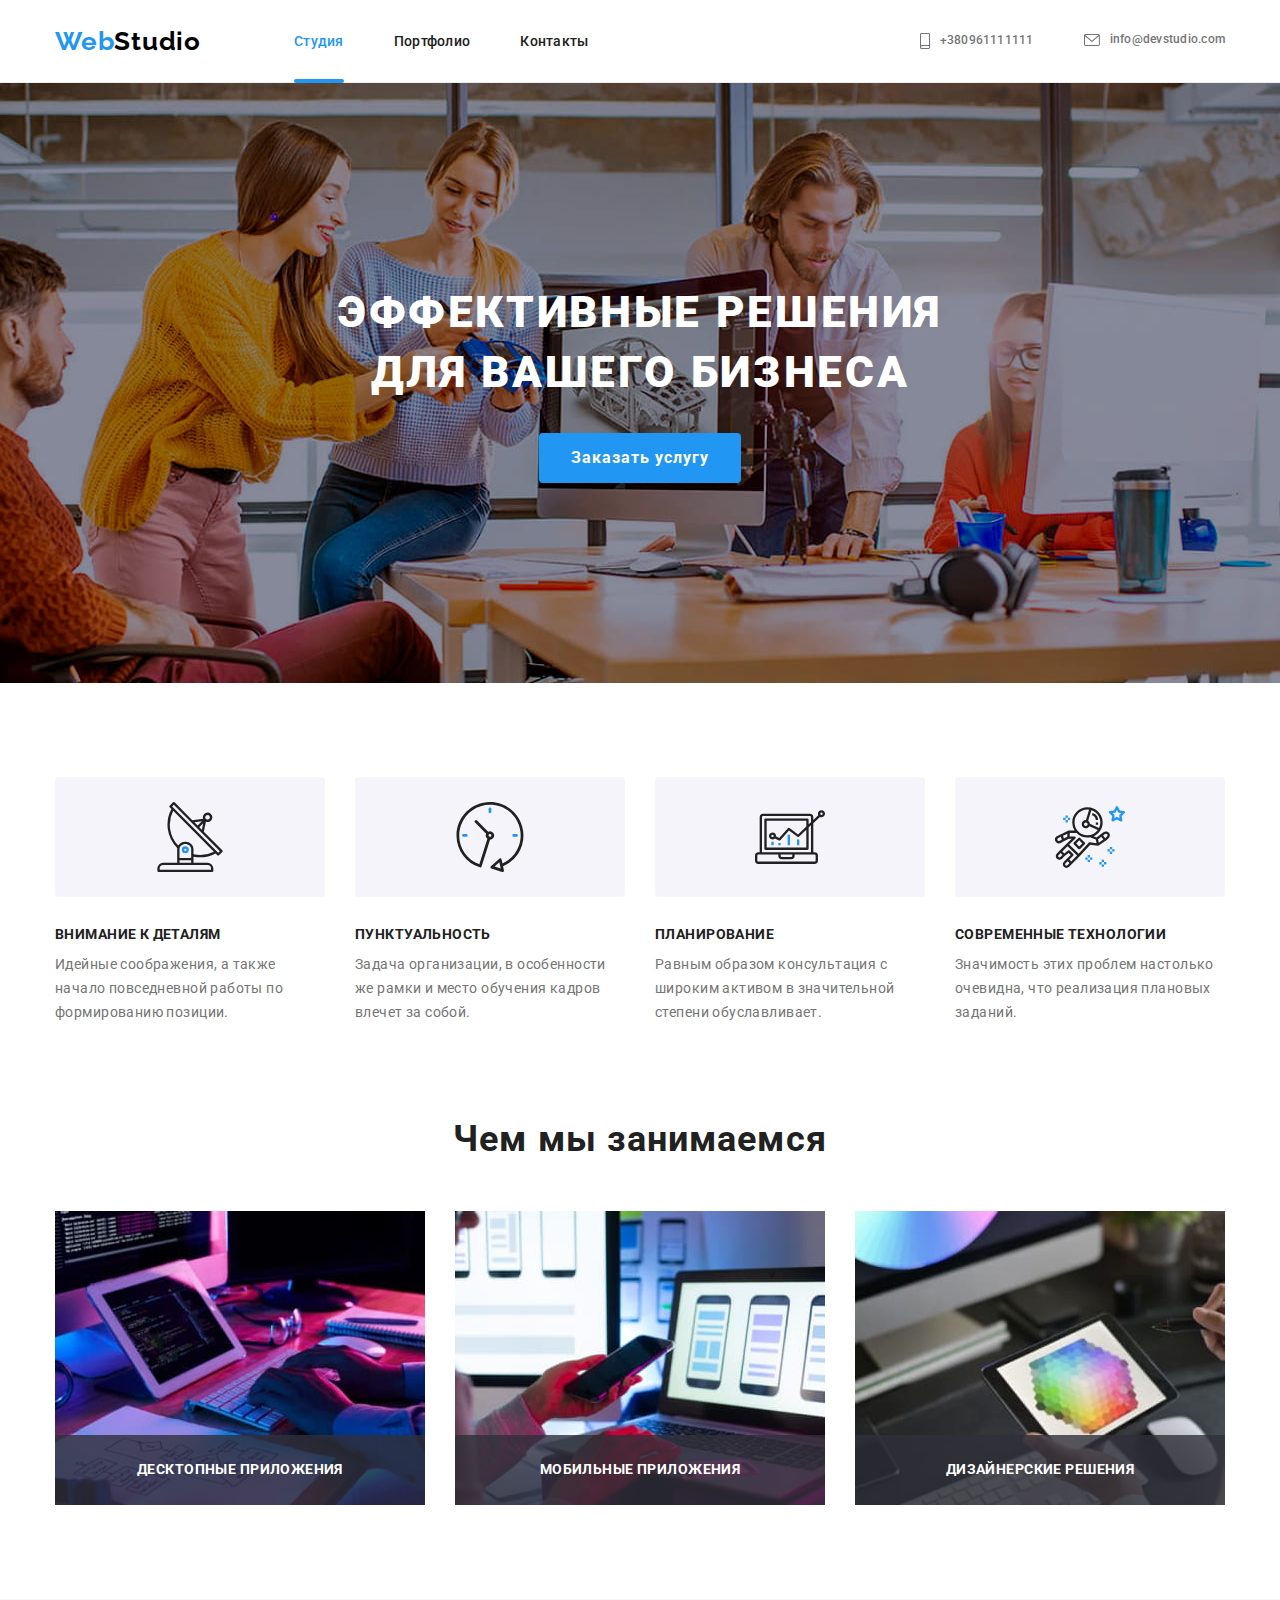
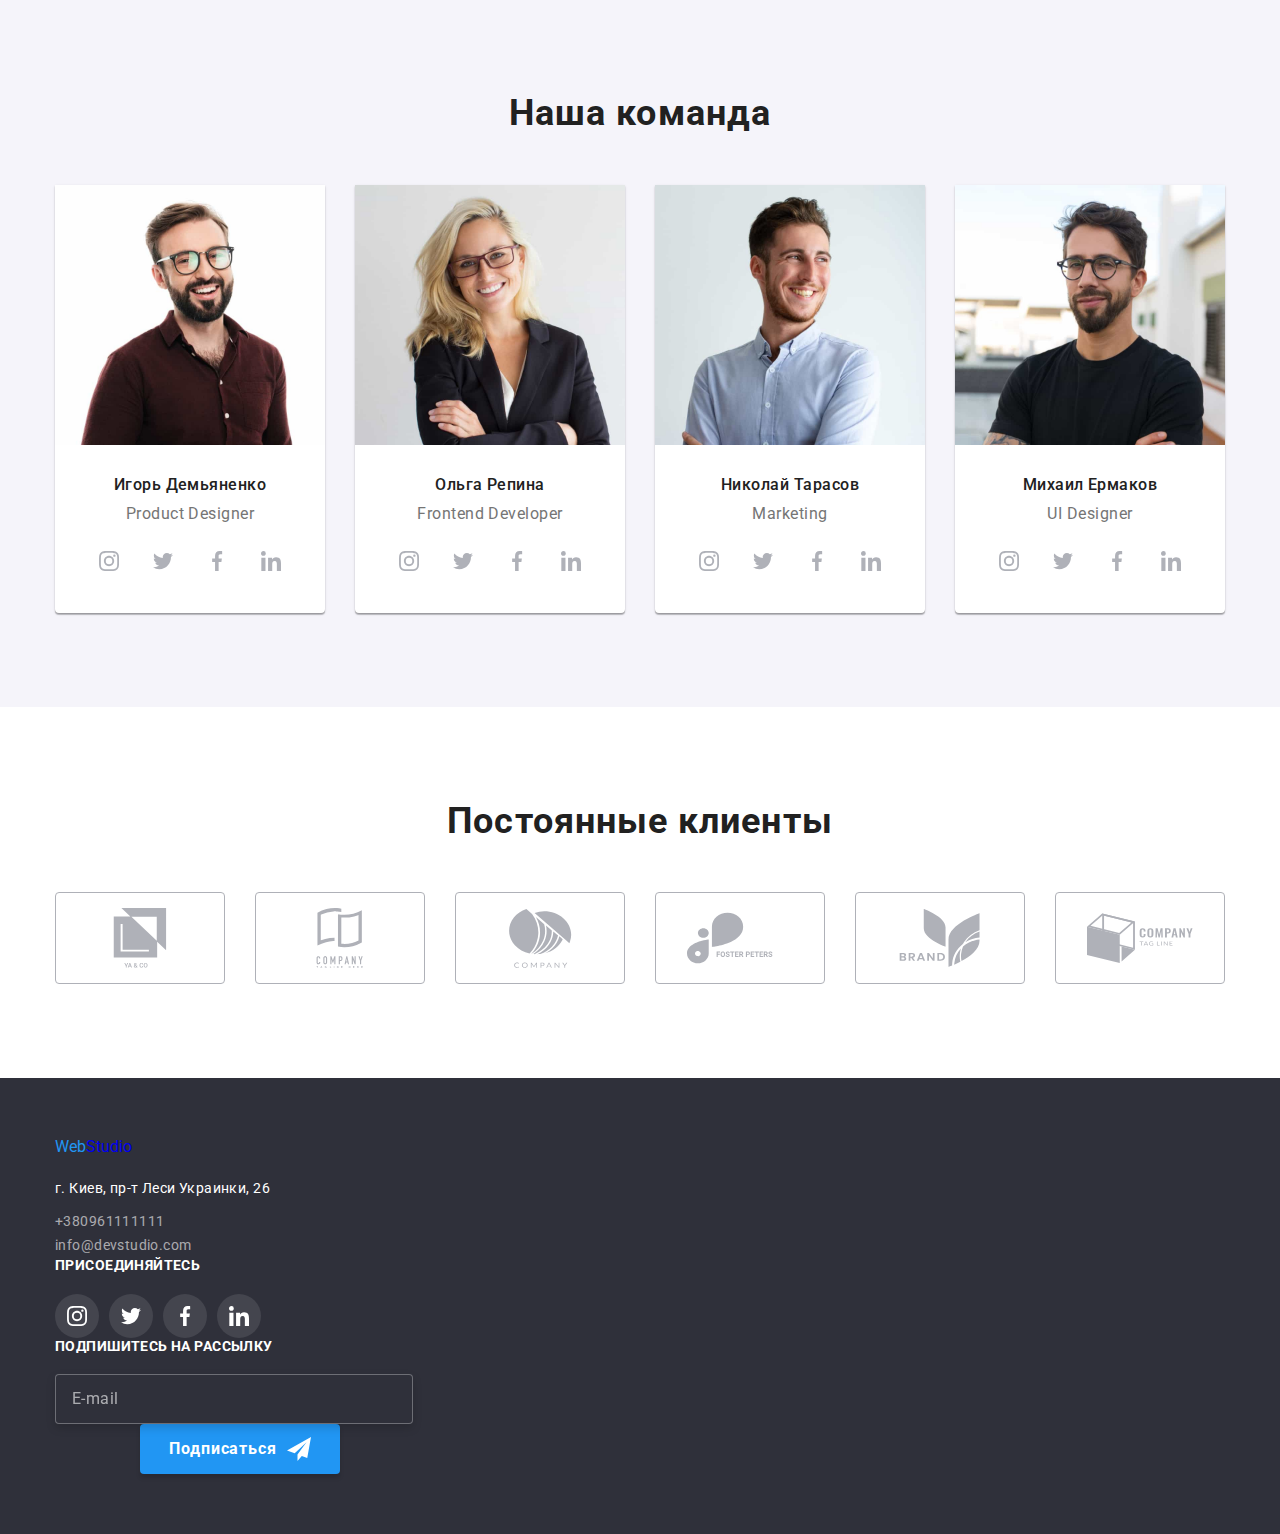
==== commit 7a16e697: "Alpah 6" ====
--- a/index.html
+++ b/index.html
@@ -175,36 +175,36 @@
                 </section>
             
         <!-- Секция 3 -->
-                <!-- <section class="section work">
+                <section class="section work">
                     <div class="container">
                         <h2 class="work-title">Чем мы занимаемся</h2>
 
                         <ul class="image-list">
-                            <li class="image-item">
+                            <li class="image-list__item">
                                 <img src="images/img (1).jpg" alt="печать на клавиатуре" width="370px">
-                                <h3 class="image-item__title">Десктопные приложения</h3>
-                            </li>
-                            <li class="image-item">
+                                <h3 class="image-list__item__title">Десктопные приложения</h3>
+                            </li>
+                            <li class="image-list__item">
                                 <img src="images/img (2).jpg" alt="ноутбук и телефон в руке" width="370px">
-                                <h3 class="image-item__title">Мобильные приложения</h3>
-                                </li>
-                            <li class="image-item">
+                                <h3 class="image-list__item__title">Мобильные приложения</h3>
+                                </li>
+                            <li class="image-list__item">
                                 <img src="images/img (3).jpg" alt="цветной гексагон в руке" width="370px">
-                                <h3 class="image-item__title">Дизайнерские решения</h3>
+                                <h3 class="image-list__item__title">Дизайнерские решения</h3>
                             </li>
                         </ul>
                     </div>
-                </section> -->
+                </section>
             
         <!-- Секция 4 -->
-                <!-- <section class="section team">
+                <section class="section team">
                     <div class="container">
 
                         <h2 class="team-title">Наша команда</h2>
 
                         <ul class="team-list">
                             <li class="team-list__user">
-                                <img class="team-list__user__image" src="images/Игорь Демьяненко.jpg" alt="на фото Игорь Демьяненко" width="270px">
+                                <img class="team-list__user__image" src="images/Игорь Демьяненко.jpg" alt="на фото Игорь Демьяненко">
                                 <div class="user-information">
                                     <h3 class="user-information__name">Игорь Демьяненко</h3>
                                     <p class="user-information__job">Product Designer</p>
@@ -241,7 +241,7 @@
                                 </div>
                             </li>
                             <li class="team-list__user">
-                                <img class="team-list__user__image" src="images/Ольга Репина.jpg" alt="на фото Ольга Репина" width="270px">
+                                <img class="team-list__user__image" src="images/Ольга Репина.jpg" alt="на фото Ольга Репина">
                                 <div class="user-information">
                                     <h3 class="user-information__name">Ольга Репина</h3>
                                     <p class="user-information__job">Frontend Developer</p>
@@ -278,7 +278,7 @@
                                 </div>
                             </li>
                             <li class="team-list__user">
-                                <img class="team-list__user__image" src="images/Николай Тарасов.jpg" alt="на фото Николай Тарасов" width="270px">
+                                <img class="team-list__user__image" src="images/Николай Тарасов.jpg" alt="на фото Николай Тарасов">
                                 <div class="user-information">
                                     <h3 class="user-information__name">Николай Тарасов</h3>
                                     <p class="user-information__job">Marketing</p>
@@ -315,7 +315,7 @@
                                 </div>
                             </li>
                             <li class="team-list__user">
-                                <img class="team-list__user__image" src="images/Михаил Ермаков.jpg" alt="на фото Михаил Ермаков" width="270px">
+                                <img class="team-list__user__image" src="images/Михаил Ермаков.jpg" alt="на фото Михаил Ермаков">
                                 <div class="user-information">
                                     <h3 class="user-information__name">Михаил Ермаков</h3>
                                     <p class="user-information__job">UI Designer</p>
@@ -353,61 +353,61 @@
                             </li>
                         </ul>
                     </div>
-                </section> -->
+                </section>
 
         <!-- Секция 5 -->
-                <!-- <section class="section">
+                <section class="section">
                     <div class="container">
                         <h2 class="regular-customers-title">Постоянные клиенты</h2>
                             <ul class="regular-customers">
-                                <li class="regular-customer__item">
-                                    <a class="regular-customer__link" href="#">
-                                        <svg class="regular-customer__icon" width="106" height="60">
+                                <li class="regular-customers__item">
+                                    <a class="regular-customers__link" href="#">
+                                        <svg class="regular-customers__icon" width="106" height="60">
                                             <use href="./images/symbol-defs-opt.svg#group-1"></use>
                                         </svg>
                                     </a>
                                 </li>
-                                <li class="regular-customer__item">
-                                    <a class="regular-customer__link" href="#">
-                                        <svg class="regular-customer__icon" width="106" height="60">
+                                <li class="regular-customers__item">
+                                    <a class="regular-customers__link" href="#">
+                                        <svg class="regular-customers__icon" width="106" height="60">
                                             <use href="./images/symbol-defs-opt.svg#group-2"></use>
                                         </svg>
                                     </a>
                                 </li> 
-                                <li class="regular-customer__item">
-                                    <a class="regular-customer__link" href="#">
-                                        <svg class="regular-customer__icon" width="106" height="60">
+                                <li class="regular-customers__item">
+                                    <a class="regular-customers__link" href="#">
+                                        <svg class="regular-customers__icon" width="106" height="60">
                                             <use href="./images/symbol-defs-opt.svg#group-3"></use>
                                         </svg>
                                     </a>
                                 </li> 
-                                <li class="regular-customer__item">
-                                    <a class="regular-customer__link" href="#">
-                                        <svg class="regular-customer__icon" width="106" height="60">
+                                <li class="regular-customers__item">
+                                    <a class="regular-customers__link" href="#">
+                                        <svg class="regular-customers__icon" width="106" height="60">
                                             <use href="./images/symbol-defs-opt.svg#group-4"></use>
                                         </svg>
                                     </a>
                                 </li> 
-                                <li class="regular-customer__item">
-                                    <a class="regular-customer__link" href="#">
-                                        <svg class="regular-customer__icon" width="106" height="60">
+                                <li class="regular-customers__item">
+                                    <a class="regular-customers__link" href="#">
+                                        <svg class="regular-customers__icon" width="106" height="60">
                                             <use href="./images/symbol-defs-opt.svg#group-5"></use>
                                         </svg>
                                     </a>
                                 </li> 
-                                <li class="regular-customer__item">
-                                    <a class="regular-customer__link" href="#">
-                                        <svg class="regular-customer__icon" width="106" height="60">
+                                <li class="regular-customers__item">
+                                    <a class="regular-customers__link" href="#">
+                                        <svg class="regular-customers__icon" width="106" height="60">
                                             <use href="./images/symbol-defs-opt.svg#group-6"></use>
                                         </svg>
                                     </a>
                                 </li>
                             </ul>
                     </div>
-                </section> -->
+                </section>
         </main
         <!-- ФУТЕР -->
-            <!-- <footer class="footer flex" id="contacts">
+            <footer class="footer flex" id="contacts">
                 <div class="container flex">
                     <div>
                         <a href="./index.html" class="footer-logo"><span class="logo-color">Web</span>Studio</a>
@@ -472,7 +472,7 @@
                         </label>
                     </form>
                 </div>
-            </footer> -->
+            </footer>
 
         <!-- Модальное окно -->
                 <div class="backdrop is-hidden" data-modal>
--- a/css/main.min.css
+++ b/css/main.min.css
@@ -1,2 +1,2 @@
-:root{--title-color: #212121;--subtitle-color: #757575;--hover-focus-color: #2196f3;--logo-color-light: #ffffff;--logo-color-dark: #000000;--icons: #afb1b8}.visually-hidden{position:absolute;white-space:nowrap;width:1px;height:1px;overflow:hidden;border:0;padding:0;clip:rect(0 0 0 0);clip-path:inset(50%);margin:-1px}body{font-family:'Roboto', sans-serif;color:var(--title-color)}img{display:block;min-width:100%;height:auto}ul{list-style:none;margin:0;padding:0}a{text-decoration:none}p,h1,h2,h3{margin:0}.is-hidden{overflow:hidden;transition-property:translatey(100%);transition-duration:250ms;transition-timing-function:cubic-bezier(0.4, 0, 0.2, 1)}.backdrop{width:100vw;height:100vh;position:fixed;top:0;bottom:0;left:0;right:0;background-color:rgba(0,0,0,0.2);transition-property:background-color,translatey(100%);transition-duration:250ms;transition-timing-function:cubic-bezier(0.4, 0, 0.2, 1)}.backdrop.is-hidden{opacity:0;pointer-events:none;visibility:hidden}.hero-btn{font-weight:700;font-size:16px;line-height:1.87;letter-spacing:0.06em;color:#ffffff;background:var(--hover-focus-color);box-shadow:0px 4px 4px rgba(0,0,0,0.15);border-radius:4px;cursor:pointer;margin-left:auto;margin-right:auto;padding:10px 32px;display:block;border:none;border-radius:4px}.portfolio-btn__list{display:flex;justify-content:center;margin-bottom:50px}.portfolio-btn__list .portfolio-btn__item:not(:first-child){margin-left:8px}.portfolio__btn{font-weight:500;font-size:16px;line-height:1.625;margin-left:auto;margin-right:auto;padding:6px 22px;border:none;text-align:center;letter-spacing:0.03em;color:var(--title-color);background:#f5f4fa;border-radius:4px;transition-property:color, background-color, box-shadow;transition-duration:250ms;transition-timing-function:cubic-bezier(0.4, 0, 0.2, 1)}.portfolio__btn:hover,.portfolio__btn:focus{color:#ffffff;background-color:var(--hover-focus-color);cursor:pointer;box-shadow:0px 3px 1px rgba(0,0,0,0.1),0px 1px 2px rgba(0,0,0,0.08),0px 2px 2px rgba(0,0,0,0.12);border-radius:4px}.container{padding-left:15px;padding-right:15px;margin-left:auto;margin-right:auto}@media screen and (min-width: 480px){.container{width:480px}}@media screen and (min-width: 768px){.container{width:768px}}@media screen and (min-width: 1200px){.container{width:1200px}}.footer-form{display:flex}.footer-form-area{display:flex;flex-direction:column;font-weight:700;font-size:14px;line-height:16px;letter-spacing:0.03em;text-transform:uppercase;color:#ffffff}.footer-form-box{display:flex;margin-top:20px}.footer-form-input{border:1px solid rgba(255,255,255,0.3);filter:drop-shadow(0px 4px 4px rgba(0,0,0,0.15));border-radius:4px;background-color:#2f303a;width:358px;height:50px;padding:15px 16px;margin-right:12px;cursor:pointer;font-size:14px;line-height:16px;letter-spacing:0.01em;color:rgba(255,255,255,0.6)}.footer-form-input::placeholder{font-size:16px;line-height:1.25;letter-spacing:0.03em;color:rgba(255,255,255,0.6)}.footer-form-btn{font-weight:700;font-size:16px;line-height:1.87;letter-spacing:0.06em;color:#ffffff;background:var(--hover-focus-color);box-shadow:0px 4px 4px rgba(0,0,0,0.15);border-radius:4px;cursor:pointer;padding:0px 28px;border-radius:4px;display:block;border:none;display:flex;align-items:center}.footer-form-icon-send{margin-left:10px}.modal-form-checkbox-lable{display:flex;align-items:center;justify-content:center;font-size:14px;line-height:1.71;letter-spacing:0.03em;color:#757575;margin-top:20px;margin-bottom:30px;cursor:pointer}.modal-form-checkbox-lable::before{display:block;content:'';height:15px;width:15px;margin-right:7px;border:1px solid #212121;border-radius:2px}.modal-form-checkbox:checked+.modal-form-checkbox-lable::before{background-image:url("../images/icon-check1.svg");background-color:var(--hover-focus-color);background-size:contain;background-origin:content-box;border-color:var(--hover-focus-color)}.modal-form-checkbox:focus+.modal-form-checkbox-lable::before{outline:1px solid black}.contract{color:var(--hover-focus-color);font-size:14px;line-height:1.71;letter-spacing:0.03em}.modal-form-btn{font-weight:700;font-size:16px;line-height:1.87;letter-spacing:0.06em;color:#ffffff;background:var(--hover-focus-color);box-shadow:0px 4px 4px rgba(0,0,0,0.15);border-radius:4px;cursor:pointer;margin-left:auto;margin-right:auto;padding:10px 55px;display:block;border:none;border-radius:4px;cursor:pointer}.modal-form{display:flex;flex-direction:column}.modal-form__area{font-size:12px;line-height:14px;letter-spacing:0.01em;color:#757575;margin-bottom:10px}.moda-form-box{position:relative;margin-top:4px;display:block}.modal-form-input{width:100%;height:40px;border:1px solid rgba(33,33,33,0.2);border-radius:4px;padding-left:42px;cursor:pointer;transition-property:border-color;transition-duration:250ms;transition-timing-function:cubic-bezier(0.4, 0, 0.2, 1)}.modal-form-input:hover,.modal-form-input:focus{border-color:var(--hover-focus-color);outline:none}.modal-form-massege{display:block;width:100%;height:120px;padding:12px 16px;border:1px solid rgba(33,33,33,0.2);border-radius:4px;margin-top:4px;resize:none;cursor:pointer;transition-property:border-color;transition-duration:250ms;transition-timing-function:cubic-bezier(0.4, 0, 0.2, 1)}.modal-form-massege::placeholder{font-size:14px;line-height:16px;letter-spacing:0.01em;color:rgba(117,117,117,0.5)}.modal-form-massege:hover,.modal-form-massege:focus{border-color:var(--hover-focus-color);outline:none}.modal-form-icons{fill:#212121;position:absolute;top:50%;left:12px;transform:translateY(-50%);transition-property:fill, border-color;transition-duration:250ms;transition-timing-function:cubic-bezier(0.4, 0, 0.2, 1)}.modal-form-input:hover+.modal-form-icons,.modal-form-input:focus+.modal-form-icons{fill:var(--hover-focus-color)}.moda-form-box{position:relative;margin-top:4px;display:block}.contract{color:var(--hover-focus-color);font-size:14px;line-height:1.71;letter-spacing:0.03em}.project-box{position:relative;overflow:hidden}.overlay{position:absolute;top:0;left:0;width:100%;height:100%;padding:63px 24px;background-color:rgba(33,150,243,0.9);transition-property:translatey(100%);transform:translatey(100%);transition-duration:250ms;transition-timing-function:cubic-bezier(0.4, 0, 0.2, 1)}.overlay>p{color:#ffffff;font-size:18px;line-height:1.56;letter-spacing:0.03em}@media screen and (max-width: 767px){.section{padding-top:60px;padding-bottom:60px}}@media screen and (min-width: 768px){.section{padding-top:60px;padding-bottom:60px}}@media screen and (min-width: 1200px){.section{padding-top:94px;padding-bottom:94px}}.footer-logo{font-family:'Raleway';font-weight:700;font-size:26px;line-height:1.19;letter-spacing:0.03em;color:var(--logo-color-light)}.logo-header{font-family:'Raleway';font-weight:700;font-size:26px;line-height:1.19;letter-spacing:0.03em;color:var(--logo-color-dark);margin-right:88px}@media screen and (min-width: 1200px){.logo-header{margin-right:93px}}.logo-color{color:var(--hover-focus-color)}.site-nav{display:flex;align-items:center}.nav-list{display:flex;align-items:center;padding-top:32px;padding-bottom:32px}@media screen and (max-width: 767px){.nav-list{display:none}}.nav-list__item:not(:last-child){margin-right:50px}.nav-list .nav-list__link{font-weight:500;font-size:14px;line-height:1.14;letter-spacing:0.02em;cursor:pointer}.nav-list .current{color:var(--hover-focus-color)}.nav-list__link{color:var(--title-color);transition-property:color;transition-duration:250ms;transition-timing-function:cubic-bezier(0.4, 0, 0.2, 1)}.nav-list__link:hover,.nav-list__link:focus{color:var(--hover-focus-color);cursor:pointer}.nav-list__link.current{position:relative}.nav-list__link.current::after{content:'';display:block;width:100%;height:4px;background-color:#2196f3;border-radius:2px;position:absolute;bottom:-34px}.contacts-list{margin-left:auto}@media screen and (max-width: 768px){.contacts-list{display:none}}@media screen and (min-width: 1200px){.contacts-list{display:flex}}@media screen and (min-width: 1200px){.contacts-list__item:not(:last-child){margin-right:50px}}.contacts-list__link{font-weight:500;font-size:14px;line-height:1.14;letter-spacing:0.02em;color:var(--subtitle-color);padding-top:5px;padding-bottom:5px;display:flex;align-items:center;transition-property:color;transition-duration:250ms;transition-timing-function:cubic-bezier(0.4, 0, 0.2, 1)}@media screen and (min-width: 768px){.contacts-list__link{font-size:12px;line-height:1.16}}.contacts-list__link:hover,.contacts-list__link:focus{color:var(--hover-focus-color);cursor:pointer}.contacts-list__link__icon{margin-right:8px;fill:currentColor}@media screen and (min-width: 1200px){.contacts-list__link__icon{margin-right:10px}}.footer-connect-title{color:#ffffff;font-weight:700;font-size:14px;line-height:1.14;letter-spacing:0.03em;text-transform:uppercase;margin-bottom:20px}.footer-connect-social{display:flex}.footer-connect-social__item:not(:first-child){margin-left:10px}.footer-connect-social__links{display:flex;justify-content:center;align-items:center;fill:#ffffff;width:44px;height:44px;border-radius:50px;background-color:rgba(255,255,255,0.1);transition-property:background-color, fill;transition-duration:250ms;transition-timing-function:cubic-bezier(0.4, 0, 0.2, 1)}.footer-connect-social__links:hover,.footer-connect-social__links:focus{fill:#ffffff;background-color:var(--hover-focus-color)}.footer-connect-social__icons{width:20px;height:20px}.footer-contacts__list{margin-top:20px}.footer-contacts__list .footer-contacts__item{margin-bottom:9px}.footer-contact__address{font-style:normal;font-size:14px;line-height:1.71;letter-spacing:0.03em;color:#ffffff}.footer-contact__tel{font-style:normal;font-size:14px;line-height:1.71;letter-spacing:0.03em;color:rgba(255,255,255,0.6)}.footer-contact__mail{font-style:normal;font-size:14px;line-height:1.71;letter-spacing:0.03em;color:rgba(255,255,255,0.6)}.project-information{background:#ffffff;border:1px solid #eeeeee;padding-left:24px;padding-top:20px;padding-bottom:20px;padding-right:24px}.project-information__name{font-weight:700;font-size:18px;line-height:2;letter-spacing:0.06em;color:#212121}.project-information__type{font-size:16px;line-height:1.87;letter-spacing:0.03em;color:var(--subtitle-color);margin-top:4px}.burger-btn{background-color:transparent;cursor:pointer;border:none;padding:0;line-height:0}@media screen and (min-width: 768px){.burger-btn{display:none}}.burger-btn__icon:hover,.burger-btn__icon:focus{fill:var(--hover-focus-color)}.footer{background-color:#2f303a;padding-top:60px;padding-bottom:60px}.flex{display:flex;align-items:baseline;justify-content:space-between}.header{align-items:center;border-bottom:1px solid #ececec}@media screen and (min-width: 768px){.header{padding-top:26;padding-bottom:26}}@media screen and (min-width: 1200px){.header{padding-top:24;padding-bottom:24}}.header .container{display:flex;align-items:center}.header__container{justify-content:space-between}.mobile-menu{position:fixed;z-index:100;top:0;left:0;width:100vw;height:100vh;padding:48px 40px;background-color:#ffffff;opacity:0;visibility:hidden;pointer-events:none;transition-property:visibility, opacity, background-color;transition-duration:250ms;transition-timing-function:cubic-bezier(0.4, 0, 0.2, 1)}.mobile-menu.is-open{opacity:1;visibility:visible;pointer-events:all}.mobile-close-btn{position:absolute;top:10px;right:15px;background-color:transparent;cursor:pointer;border:none;padding:0;line-height:0}.regular-customers-title{font-weight:700;font-size:36px;line-height:1.16;text-align:center;letter-spacing:0.03em;color:var(--title-color);margin-bottom:50px}.regular-customers{display:flex;align-items:center;justify-content:space-between}.regular-customer__item{width:170px;height:92px}.regular-customer__link{display:flex;justify-content:center;align-items:center;border:1px solid #afb1b8;border-radius:4px;width:100%;height:100%;color:var(--icons);transition-property:color, border, fill;transition-duration:250ms;transition-timing-function:cubic-bezier(0.4, 0, 0.2, 1)}.regular-customer__link:hover,.regular-customer__link:focus{color:var(--hover-focus-color);border-color:var(--hover-focus-color)}.regular-customer__icon{fill:currentColor}.team{background-color:#f5f4fa}.team-title{font-weight:700;font-size:36px;line-height:1.16;text-align:center;letter-spacing:0.03em;color:var(--title-color);margin-bottom:50px}.team-list{display:flex;text-align:center}.team-list__user{background:#ffffff;box-shadow:0px 1px 3px rgba(0,0,0,0.12),0px 1px 1px rgba(0,0,0,0.14),0px 2px 1px rgba(0,0,0,0.2);border-radius:0px 0px 4px 4px}.team-list__user:not(:first-child){margin-left:30px}.user-information{padding-top:30px;padding-bottom:30px}.user-information__name{font-weight:500;font-size:16px;line-height:1.19;letter-spacing:0.03em;color:var(--title-color);width:270px;margin-bottom:10px}.user-information__job{font-size:16px;line-height:1.19;letter-spacing:0.03em;color:var(--subtitle-color);margin-bottom:16px}.user-information-social{display:flex;justify-content:center}.user-information-social__item:not(:first-child){margin-left:10px}.user-information-social__links{display:flex;justify-content:center;align-items:center;fill:var(--icons);width:44px;height:44px;border-radius:50px;transition-property:fill, background-color;transition-duration:250ms;transition-timing-function:cubic-bezier(0.4, 0, 0.2, 1)}.user-information-social__links:hover,.user-information-social__links:focus{fill:#ffffff;background-color:var(--hover-focus-color)}.user-information-social__icon{width:20px;height:20px}.work{padding-top:0}.work-title{font-weight:700;font-size:36px;line-height:1.16;text-align:center;letter-spacing:0.03em;color:var(--title-color);margin-bottom:50px}.image-list{display:flex}.image-list__item:not(:first-child){margin-left:30px}.image-list__item{position:relative}.image-list__item__title{display:flex;align-items:center;justify-content:center;position:absolute;text-transform:uppercase;height:70px;font-weight:700;font-size:14px;line-height:1.14;text-align:center;letter-spacing:0.03em;text-transform:uppercase;width:100%;bottom:0;background-color:rgba(47,48,58,0.8);text-align:center;color:#ffffff}@media screen and (max-width: 767px){.list-advantages{display:flex;flex-direction:column;align-items:center}.list-advantages__item:not(:last-child){margin-bottom:30px}.list-advantages__icon{width:450px;height:120px;background:#f5f4fa;border-radius:4px;margin-bottom:30px;display:flex;align-items:center;justify-content:center}.list-advantages__item__title{font-weight:700;font-size:14px;line-height:1.14;letter-spacing:0.03em;text-transform:uppercase;color:var(--title-color);margin-bottom:10px;display:flex;justify-content:center}.list-advantages__item__text{font-size:14px;line-height:1.71;letter-spacing:0.03em;color:var(--subtitle-color);width:450px}}@media screen and (min-width: 768px){.list-advantages{display:flex;flex-wrap:wrap;justify-content:center}}@media screen and (min-width: 768px) and (max-width: 1199px){.list-advantages__item:nth-child(2n+1){margin-right:30px}.list-advantages__item:nth-child(-n+2){margin-bottom:30px}}@media screen and (min-width: 768px){.list-advantages__icon{width:354px;height:120px;background:#f5f4fa;border-radius:4px;margin-bottom:30px;display:flex;align-items:center;justify-content:center}.list-advantages__item__title{font-weight:700;font-size:14px;line-height:1.14;letter-spacing:0.03em;text-transform:uppercase;color:var(--title-color);margin-bottom:10px}.list-advantages__item__text{font-size:14px;line-height:1.71;letter-spacing:0.03em;color:var(--subtitle-color);width:354px}}@media screen and (min-width: 1200px){.list-advantages{display:flex;justify-content:center}.list-advantages__item:not(:first-child){margin-left:30px}.list-advantages__icon{width:270px;height:120px;background:#f5f4fa;border-radius:4px;margin-bottom:30px;display:flex;align-items:center;justify-content:center}.list-advantages__item__title{font-weight:700;font-size:14px;line-height:1.14;letter-spacing:0.03em;text-transform:uppercase;color:var(--title-color);margin-bottom:10px}.list-advantages__item__text{font-size:14px;line-height:1.71;letter-spacing:0.03em;color:var(--subtitle-color);width:270px}}.hero{background-image:linear-gradient(rgba(47,48,58,0.4), rgba(47,48,58,0.4)),url(../images/hero.jpg);padding-top:118px;padding-bottom:118px;margin-left:auto;margin-right:auto;background-image:url("../images/hero/hero.jpg");background-repeat:no-repeat;background-size:cover;max-width:1600px;background-position:center;background-color:#2f303a;max-width:480px;height:400px}@media screen and (min-device-pixel-ratio: 2), (min-resolution: 192dpi), (min-resolution: 2dppx){.hero{background-image:url("../images/hero/hero2x.jpg")}}@media screen and (min-width: 768px){.hero{background-image:url("../images/hero/hero-tablet.jpg");max-width:768px}}@media screen and (min-width: 768px) and (min-device-pixel-ratio: 2), screen and (min-width: 768px) and (min-resolution: 192dpi), screen and (min-width: 768px) and (min-resolution: 2dppx){.hero{background-image:url("../images/hero/hero-tablet2x.jpg")}}@media screen and (min-width: 1200px){.hero{padding-top:200px;padding-bottom:200px;background-image:url("../images/hero/hero-desktop.jpg");max-width:1600px;height:600px}}@media screen and (min-width: 1200px) and (min-device-pixel-ratio: 2), screen and (min-width: 1200px) and (min-resolution: 192dpi), screen and (min-width: 1200px) and (min-resolution: 2dppx){.hero{background-image:url("../images/hero/hero-desktop2x.jpg")}}.hero-title{font-weight:900;font-size:26px;line-height:1.62;text-align:center;letter-spacing:0.06em;text-transform:uppercase;color:#ffffff;margin-bottom:30px}@media screen and (min-width: 768px){.hero-title{font-weight:900;font-size:26px;line-height:1.62;text-align:center;letter-spacing:0.06em;text-transform:uppercase;color:#ffffff;margin-bottom:30px}}@media screen and (min-width: 1200px){.hero-title{font-weight:900;font-size:44px;line-height:1.36;text-align:center;letter-spacing:0.06em;text-transform:uppercase;color:#ffffff;margin-bottom:30px}}.modal{background-color:#ffffff;position:absolute;border-radius:4px;top:50%;left:50%;transform:translate(-50%, -50%);padding:40px}.modal-close-btn{display:flex;align-items:center;justify-content:center;position:absolute;top:8px;right:8px;height:30px;width:30px;border:1px solid rgba(0,0,0,0.1);border-radius:50%;transition-property:fill;transition:color 250ms cubic-bezier(0.4, 0, 0.2, 1);background-color:white}.modal-close__icon:hover,.modal-close__icon:focus{fill:var(--hover-focus-color)}.modal-form{display:flex;flex-direction:column}.modal-form-title{font-size:20px;font-weight:700;line-height:23px;letter-spacing:0.03em;color:#212121;text-align:center;margin-bottom:12px}.project-list{display:flex;flex-wrap:wrap;margin-left:-30px;margin-top:-30px}.project-list__item{flex-basis:calc(100% / 3 - 30px);margin-left:30px;margin-top:30px}.project-list__link{display:block;transition-property:box-shadow;transition-duration:250ms;transition-timing-function:cubic-bezier(0.4, 0, 0.2, 1)}.project-list__link:hover,.project-list__link:focus{box-shadow:0px 1px 1px rgba(0,0,0,0.12),0px 4px 4px rgba(0,0,0,0.06),1px 4px 6px rgba(0,0,0,0.16)}.project-list__link:hover .overlay,.project-list__link:focus .overlay{transform:translatey(0)}.mobile-menu{position:fixed;z-index:100;top:0;left:0;width:100vw;height:100vh;padding:48px 40px;background-color:#ffffff;display:flex;flex-direction:column;justify-content:space-between;opacity:0;visibility:hidden;pointer-events:none;transition-property:visibility, opacity, background-color;transition-duration:250ms;transition-timing-function:cubic-bezier(0.4, 0, 0.2, 1)}.mobile-menu__nav{display:flex}.mobile-menu__nav__item{font-weight:500;font-size:40px;line-height:1.18;text-align:left;letter-spacing:0.02em}.mobile-menu__nav__item:not(:last-child){margin-bottom:32px}.mobile-menu__nav__link{color:#212121;transition-property:color;transition-duration:250ms;transition-timing-function:cubic-bezier(0.4, 0, 0.2, 1)}.mobile-menu__nav__link:hover,.mobile-menu__nav__link:focus{color:var(--hover-focus-color)}.mobile-close-btn:hover,.mobile-close-btn:focus{fill:var(--hover-focus-color);cursor:pointer}.mobile-menu-contacts{display:flex;flex-direction:column}.mobile-menu-contacts__item:not(:last-child){padding-bottom:32px}.mobile-menu-contacts__link__tel{font-weight:500;font-size:34px;line-height:1.17;letter-spacing:0.02em;color:#2196f3}.mobile-menu-contacts__link__mail{font-weight:500;font-size:24px;line-height:1.16;letter-spacing:0.02em;color:#757575}.mobile-menu-social{display:flex;justify-content:space-between;margin-top:64px}.mobile-menu-social__link{font-weight:500;font-size:18px;line-height:1.22;letter-spacing:0.02em;color:#2196f3}.mobile-menu.is-open{opacity:1;visibility:visible;pointer-events:all}
+:root{--title-color: #212121;--subtitle-color: #757575;--hover-focus-color: #2196f3;--logo-color-light: #ffffff;--logo-color-dark: #000000;--icons: #afb1b8}.visually-hidden{position:absolute;white-space:nowrap;width:1px;height:1px;overflow:hidden;border:0;padding:0;clip:rect(0 0 0 0);clip-path:inset(50%);margin:-1px}body{font-family:'Roboto', sans-serif;color:var(--title-color)}img{display:block;min-width:100%;height:auto}ul{list-style:none;margin:0;padding:0}a{text-decoration:none}p,h1,h2,h3{margin:0}.is-hidden{overflow:hidden;transition-property:translatey(100%);transition-duration:250ms;transition-timing-function:cubic-bezier(0.4, 0, 0.2, 1)}.backdrop{width:100vw;height:100vh;position:fixed;top:0;bottom:0;left:0;right:0;background-color:rgba(0,0,0,0.2);transition-property:background-color,translatey(100%);transition-duration:250ms;transition-timing-function:cubic-bezier(0.4, 0, 0.2, 1)}.backdrop.is-hidden{opacity:0;pointer-events:none;visibility:hidden}.hero-btn{font-weight:700;font-size:16px;line-height:1.87;letter-spacing:0.06em;color:#ffffff;background:var(--hover-focus-color);box-shadow:0px 4px 4px rgba(0,0,0,0.15);border-radius:4px;cursor:pointer;margin-left:auto;margin-right:auto;padding:10px 32px;display:block;border:none;border-radius:4px}.portfolio-btn__list{display:flex;justify-content:center;margin-bottom:50px}.portfolio-btn__list .portfolio-btn__item:not(:first-child){margin-left:8px}.portfolio__btn{font-weight:500;font-size:16px;line-height:1.625;margin-left:auto;margin-right:auto;padding:6px 22px;border:none;text-align:center;letter-spacing:0.03em;color:var(--title-color);background:#f5f4fa;border-radius:4px;transition-property:color, background-color, box-shadow;transition-duration:250ms;transition-timing-function:cubic-bezier(0.4, 0, 0.2, 1)}.portfolio__btn:hover,.portfolio__btn:focus{color:#ffffff;background-color:var(--hover-focus-color);cursor:pointer;box-shadow:0px 3px 1px rgba(0,0,0,0.1),0px 1px 2px rgba(0,0,0,0.08),0px 2px 2px rgba(0,0,0,0.12);border-radius:4px}.container{padding-left:15px;padding-right:15px;margin-left:auto;margin-right:auto}@media screen and (min-width: 480px){.container{width:480px}}@media screen and (min-width: 768px){.container{width:768px}}@media screen and (min-width: 1200px){.container{width:1200px}}@media screen and (max-width: 767px){.footer-form{display:flex}.footer-form-area{display:flex;flex-direction:column;font-weight:700;font-size:14px;line-height:16px;letter-spacing:0.03em;text-transform:uppercase;color:#ffffff}.footer-form-box{display:flex;flex-direction:column;margin-top:20px;align-items:center}.footer-form-input{border:1px solid rgba(255,255,255,0.3);filter:drop-shadow(0px 4px 4px rgba(0,0,0,0.15));border-radius:4px;background-color:#2f303a;width:450px;height:50px;padding:15px 16px;margin-right:12px;cursor:pointer;font-size:14px;line-height:16px;letter-spacing:0.01em;color:rgba(255,255,255,0.6)}.footer-form-input::placeholder{font-size:16px;line-height:1.25;letter-spacing:0.03em;color:rgba(255,255,255,0.6)}.footer-form-btn{width:200px;height:50px;font-weight:700;font-size:16px;line-height:1.87;letter-spacing:0.06em;color:#ffffff;background:var(--hover-focus-color);box-shadow:0px 4px 4px rgba(0,0,0,0.15);border-radius:4px;cursor:pointer;padding:0px 28px;border-radius:4px;display:block;border:none;display:flex;align-items:center;justify-content:center}.footer-form-icon-send{margin-left:10px}}.footer-form{display:flex}.footer-form-area{display:flex;flex-direction:column;font-weight:700;font-size:14px;line-height:16px;letter-spacing:0.03em;text-transform:uppercase;color:#ffffff}.footer-form-box{display:flex;flex-direction:column;margin-top:20px;align-items:center}.footer-form-input{border:1px solid rgba(255,255,255,0.3);filter:drop-shadow(0px 4px 4px rgba(0,0,0,0.15));border-radius:4px;background-color:#2f303a;width:358px;height:50px;padding:15px 16px;margin-right:12px;cursor:pointer;font-size:14px;line-height:16px;letter-spacing:0.01em;color:rgba(255,255,255,0.6)}.footer-form-input::placeholder{font-size:16px;line-height:1.25;letter-spacing:0.03em;color:rgba(255,255,255,0.6)}.footer-form-btn{width:200px;height:50px;font-weight:700;font-size:16px;line-height:1.87;letter-spacing:0.06em;color:#ffffff;background:var(--hover-focus-color);box-shadow:0px 4px 4px rgba(0,0,0,0.15);border-radius:4px;cursor:pointer;padding:0px 28px;border-radius:4px;display:block;border:none;display:flex;align-items:center;justify-content:center}.footer-form-icon-send{margin-left:10px}.modal-form-checkbox-lable{display:flex;align-items:center;justify-content:center;font-size:14px;line-height:1.71;letter-spacing:0.03em;color:#757575;margin-top:20px;margin-bottom:30px;cursor:pointer}.modal-form-checkbox-lable::before{display:block;content:'';height:15px;width:15px;margin-right:7px;border:1px solid #212121;border-radius:2px}.modal-form-checkbox:checked+.modal-form-checkbox-lable::before{background-image:url("../images/icon-check1.svg");background-color:var(--hover-focus-color);background-size:contain;background-origin:content-box;border-color:var(--hover-focus-color)}.modal-form-checkbox:focus+.modal-form-checkbox-lable::before{outline:1px solid black}.contract{color:var(--hover-focus-color);font-size:14px;line-height:1.71;letter-spacing:0.03em}.modal-form-btn{font-weight:700;font-size:16px;line-height:1.87;letter-spacing:0.06em;color:#ffffff;background:var(--hover-focus-color);box-shadow:0px 4px 4px rgba(0,0,0,0.15);border-radius:4px;cursor:pointer;margin-left:auto;margin-right:auto;padding:10px 55px;display:block;border:none;border-radius:4px;cursor:pointer}.modal-form{display:flex;flex-direction:column}.modal-form__area{font-size:12px;line-height:14px;letter-spacing:0.01em;color:#757575;margin-bottom:10px}.moda-form-box{position:relative;margin-top:4px;display:block}.modal-form-input{width:100%;height:40px;border:1px solid rgba(33,33,33,0.2);border-radius:4px;padding-left:42px;cursor:pointer;transition-property:border-color;transition-duration:250ms;transition-timing-function:cubic-bezier(0.4, 0, 0.2, 1)}.modal-form-input:hover,.modal-form-input:focus{border-color:var(--hover-focus-color);outline:none}.modal-form-massege{display:block;width:100%;height:120px;padding:12px 16px;border:1px solid rgba(33,33,33,0.2);border-radius:4px;margin-top:4px;resize:none;cursor:pointer;transition-property:border-color;transition-duration:250ms;transition-timing-function:cubic-bezier(0.4, 0, 0.2, 1)}.modal-form-massege::placeholder{font-size:14px;line-height:16px;letter-spacing:0.01em;color:rgba(117,117,117,0.5)}.modal-form-massege:hover,.modal-form-massege:focus{border-color:var(--hover-focus-color);outline:none}.modal-form-icons{fill:#212121;position:absolute;top:50%;left:12px;transform:translateY(-50%);transition-property:fill, border-color;transition-duration:250ms;transition-timing-function:cubic-bezier(0.4, 0, 0.2, 1)}.modal-form-input:hover+.modal-form-icons,.modal-form-input:focus+.modal-form-icons{fill:var(--hover-focus-color)}.moda-form-box{position:relative;margin-top:4px;display:block}.contract{color:var(--hover-focus-color);font-size:14px;line-height:1.71;letter-spacing:0.03em}.project-box{position:relative;overflow:hidden}.overlay{position:absolute;top:0;left:0;width:100%;height:100%;padding:63px 24px;background-color:rgba(33,150,243,0.9);transition-property:translatey(100%);transform:translatey(100%);transition-duration:250ms;transition-timing-function:cubic-bezier(0.4, 0, 0.2, 1)}.overlay>p{color:#ffffff;font-size:18px;line-height:1.56;letter-spacing:0.03em}@media screen and (max-width: 767px){.section{padding-top:60px;padding-bottom:60px}}@media screen and (min-width: 768px){.section{padding-top:60px;padding-bottom:60px}}@media screen and (min-width: 1200px){.section{padding-top:94px;padding-bottom:94px}}@media screen and (max-width: 767px){.footer-logo{display:flex;justify-content:center;font-family:'Raleway';font-weight:700;font-size:24px;line-height:1.16;letter-spacing:0.03em;color:var(--logo-color-light)}}.logo-header{font-family:'Raleway';font-weight:700;font-size:26px;line-height:1.19;letter-spacing:0.03em;color:var(--logo-color-dark);margin-right:88px}@media screen and (min-width: 1200px){.logo-header{margin-right:93px}}.logo-color{color:var(--hover-focus-color)}.site-nav{display:flex;align-items:center}.nav-list{display:flex;align-items:center;padding-top:32px;padding-bottom:32px}@media screen and (max-width: 767px){.nav-list{display:none}}.nav-list__item:not(:last-child){margin-right:50px}.nav-list .nav-list__link{font-weight:500;font-size:14px;line-height:1.14;letter-spacing:0.02em;cursor:pointer}.nav-list .current{color:var(--hover-focus-color)}.nav-list__link{color:var(--title-color);transition-property:color;transition-duration:250ms;transition-timing-function:cubic-bezier(0.4, 0, 0.2, 1)}.nav-list__link:hover,.nav-list__link:focus{color:var(--hover-focus-color);cursor:pointer}.nav-list__link.current{position:relative}.nav-list__link.current::after{content:'';display:block;width:100%;height:4px;background-color:#2196f3;border-radius:2px;position:absolute;bottom:-34px}.contacts-list{margin-left:auto}@media screen and (max-width: 768px){.contacts-list{display:none}}@media screen and (min-width: 1200px){.contacts-list{display:flex}}@media screen and (min-width: 1200px){.contacts-list__item:not(:last-child){margin-right:50px}}.contacts-list__link{font-weight:500;font-size:14px;line-height:1.14;letter-spacing:0.02em;color:var(--subtitle-color);padding-top:5px;padding-bottom:5px;display:flex;align-items:center;transition-property:color;transition-duration:250ms;transition-timing-function:cubic-bezier(0.4, 0, 0.2, 1)}@media screen and (min-width: 768px){.contacts-list__link{font-size:12px;line-height:1.16}}.contacts-list__link:hover,.contacts-list__link:focus{color:var(--hover-focus-color);cursor:pointer}.contacts-list__link__icon{margin-right:8px;fill:currentColor}@media screen and (min-width: 1200px){.contacts-list__link__icon{margin-right:10px}}@media screen and (max-width: 767px){.footer-connect{margin-top:60px}.footer-connect-title{display:flex;justify-content:center;color:#ffffff;font-weight:700;font-size:14px;line-height:1.14;letter-spacing:0.03em;text-transform:uppercase;margin-bottom:20px}.footer-connect-social{display:flex}.footer-connect-social__item:not(:first-child){margin-left:10px}.footer-connect-social__links{display:flex;justify-content:center;align-items:center;fill:#ffffff;width:44px;height:44px;border-radius:50px;background-color:rgba(255,255,255,0.1);transition-property:background-color, fill;transition-duration:250ms;transition-timing-function:cubic-bezier(0.4, 0, 0.2, 1)}.footer-connect-social__links:hover,.footer-connect-social__links:focus{fill:#ffffff;background-color:var(--hover-focus-color)}.footer-connect-social__icons{width:20px;height:20px}}.footer-connect-title{color:#ffffff;font-weight:700;font-size:14px;line-height:1.14;letter-spacing:0.03em;text-transform:uppercase;margin-bottom:20px}.footer-connect-social{display:flex}.footer-connect-social__item:not(:first-child){margin-left:10px}.footer-connect-social__links{display:flex;justify-content:center;align-items:center;fill:#ffffff;width:44px;height:44px;border-radius:50px;background-color:rgba(255,255,255,0.1);transition-property:background-color, fill;transition-duration:250ms;transition-timing-function:cubic-bezier(0.4, 0, 0.2, 1)}.footer-connect-social__links:hover,.footer-connect-social__links:focus{fill:#ffffff;background-color:var(--hover-focus-color)}.footer-connect-social__icons{width:20px;height:20px}@media screen and (max-width: 767px){.footer-contacts__list{display:flex;flex-direction:column;align-items:center;margin-top:20px}.footer-contacts__list .footer-contacts__item{margin-bottom:9px}.footer-contact__address{font-style:normal;font-size:14px;line-height:1.71;letter-spacing:0.03em;color:#ffffff}.footer-contact__tel{font-style:normal;font-size:14px;line-height:1.71;letter-spacing:0.03em;color:rgba(255,255,255,0.6)}.footer-contact__mail{font-style:normal;font-size:14px;line-height:1.71;letter-spacing:0.03em;color:rgba(255,255,255,0.6)}}.footer-contacts__list{margin-top:20px}.footer-contacts__list .footer-contacts__item{margin-bottom:9px}.footer-contact__address{font-style:normal;font-size:14px;line-height:1.71;letter-spacing:0.03em;color:#ffffff}.footer-contact__tel{font-style:normal;font-size:14px;line-height:1.71;letter-spacing:0.03em;color:rgba(255,255,255,0.6)}.footer-contact__mail{font-style:normal;font-size:14px;line-height:1.71;letter-spacing:0.03em;color:rgba(255,255,255,0.6)}.project-information{background:#ffffff;border:1px solid #eeeeee;padding-left:24px;padding-top:20px;padding-bottom:20px;padding-right:24px}.project-information__name{font-weight:700;font-size:18px;line-height:2;letter-spacing:0.06em;color:#212121}.project-information__type{font-size:16px;line-height:1.87;letter-spacing:0.03em;color:var(--subtitle-color);margin-top:4px}.burger-btn{background-color:transparent;cursor:pointer;border:none;padding:0;line-height:0}@media screen and (min-width: 768px){.burger-btn{display:none}}.burger-btn__icon:hover,.burger-btn__icon:focus{fill:var(--hover-focus-color)}.footer{background-color:#2f303a;padding-top:60px;padding-bottom:60px}@media screen and (max-width: 767px){.flex{display:flex;flex-direction:column;align-items:center;justify-content:center}}.header{align-items:center;border-bottom:1px solid #ececec}@media screen and (min-width: 768px){.header{padding-top:26;padding-bottom:26}}@media screen and (min-width: 1200px){.header{padding-top:24;padding-bottom:24}}.header .container{display:flex;align-items:center}.header__container{justify-content:space-between}.mobile-menu{position:fixed;z-index:100;top:0;left:0;width:100vw;height:100vh;padding:48px 40px;background-color:#ffffff;opacity:0;visibility:hidden;pointer-events:none;transition-property:visibility, opacity, background-color;transition-duration:250ms;transition-timing-function:cubic-bezier(0.4, 0, 0.2, 1)}.mobile-menu.is-open{opacity:1;visibility:visible;pointer-events:all}.mobile-close-btn{position:absolute;top:10px;right:15px;background-color:transparent;cursor:pointer;border:none;padding:0;line-height:0}@media screen and (max-width: 767px){.regular-customers-title{font-weight:700;font-size:28px;line-height:1.17;text-align:center;letter-spacing:0.03em;color:var(--title-color);margin-bottom:30px}.regular-customers{display:flex;flex-wrap:wrap;justify-content:center}}@media screen and (max-width: 767px) and (max-width: 1199px){.regular-customers__item:nth-child(2n){margin-left:30px}.regular-customers__item:nth-child(-n+4){margin-bottom:30px}}@media screen and (max-width: 767px){.regular-customers .regular-customers__item{width:210px;height:92px}.regular-customers .regular-customers__link{display:flex;justify-content:center;align-items:center;border:1px solid #afb1b8;border-radius:4px;width:100%;height:100%;color:var(--icons);transition-property:color, border, fill;transition-duration:250ms;transition-timing-function:cubic-bezier(0.4, 0, 0.2, 1)}.regular-customers .regular-customers__link:hover,.regular-customers .regular-customers__link:focus{color:var(--hover-focus-color);border-color:var(--hover-focus-color)}.regular-customers .regular-customers__icon{fill:currentColor}}@media screen and (min-width: 768px){.regular-customers-title{font-weight:700;font-size:28px;line-height:1.17;text-align:center;letter-spacing:0.03em;color:var(--title-color);margin-bottom:30px}.regular-customers{display:flex;flex-wrap:wrap;justify-content:center}}@media screen and (min-width: 768px) and (max-width: 1199px){.regular-customers__item:nth-child(-n+2){margin-right:30px}.regular-customers__item:nth-child(5n){margin-left:30px;margin-right:30px}.regular-customers__item:nth-child(-n+4){margin-bottom:30px}}@media screen and (min-width: 768px){.regular-customers .regular-customers__item{width:226px;height:92px}.regular-customers .regular-customers__link{display:flex;justify-content:center;align-items:center;border:1px solid #afb1b8;border-radius:4px;width:100%;height:100%;color:var(--icons);transition-property:color, border, fill;transition-duration:250ms;transition-timing-function:cubic-bezier(0.4, 0, 0.2, 1)}.regular-customers .regular-customers__link:hover,.regular-customers .regular-customers__link:focus{color:var(--hover-focus-color);border-color:var(--hover-focus-color)}.regular-customers .regular-customers__icon{fill:currentColor}}@media screen and (min-width: 1200px){.regular-customers-title{font-weight:700;font-size:36px;line-height:1.16;text-align:center;letter-spacing:0.03em;color:var(--title-color);margin-bottom:50px}.regular-customers{display:flex;justify-content:center}.regular-customers .regular-customers__item{width:170px;height:92px}.regular-customers .regular-customers__item:not(:last-child){margin-right:30px}.regular-customers .regular-customers__link{display:flex;justify-content:center;align-items:center;border:1px solid #afb1b8;border-radius:4px;width:100%;height:100%;color:var(--icons);transition-property:color, border, fill;transition-duration:250ms;transition-timing-function:cubic-bezier(0.4, 0, 0.2, 1)}.regular-customers .regular-customers__link:hover,.regular-customers .regular-customers__link:focus{color:var(--hover-focus-color);border-color:var(--hover-focus-color)}.regular-customers .regular-customers__icon{fill:currentColor}}.team{background-color:#f5f4fa}@media screen and (max-width: 767px){.team-title{font-weight:700;font-size:28px;line-height:1.17;text-align:center;letter-spacing:0.03em;color:var(--title-color);margin-bottom:30px}.team-list{display:flex;flex-direction:column;text-align:center;justify-content:center}.team-list__user{background:#ffffff;box-shadow:0px 1px 3px rgba(0,0,0,0.12),0px 1px 1px rgba(0,0,0,0.14),0px 2px 1px rgba(0,0,0,0.2);border-radius:0px 0px 4px 4px}.team-list__user:not(:first-child){margin-top:30px}.team-list__user__image{width:450px}.user-information{padding-top:30px;padding-bottom:30px}.user-information__name{font-weight:500;font-size:16px;line-height:1.19;letter-spacing:0.03em;color:var(--title-color);margin-bottom:10px}.user-information__job{font-size:16px;line-height:1.19;letter-spacing:0.03em;color:var(--subtitle-color);margin-bottom:16px}.user-information-social{display:flex;justify-content:center}.user-information-social__item:not(:first-child){margin-left:10px}.user-information-social__links{display:flex;justify-content:center;align-items:center;fill:var(--icons);width:44px;height:44px;border-radius:50px;transition-property:fill, background-color;transition-duration:250ms;transition-timing-function:cubic-bezier(0.4, 0, 0.2, 1)}.user-information-social__links:hover,.user-information-social__links:focus{fill:#ffffff;background-color:var(--hover-focus-color)}.user-information-social__icon{width:20px;height:20px}}@media screen and (min-width: 768px){.team-title{font-weight:700;font-size:28px;line-height:1.17;text-align:center;letter-spacing:0.03em;color:var(--title-color);margin-bottom:30px}.team-list{display:flex;flex-wrap:wrap;text-align:center;justify-content:center}}@media screen and (min-width: 768px) and (max-width: 1199px){.team-list__user:nth-child(2n+1){margin-right:30px}.team-list__user:nth-child(-n+2){margin-bottom:30px}}@media screen and (min-width: 768px){.team-list__user{background:#ffffff;box-shadow:0px 1px 3px rgba(0,0,0,0.12),0px 1px 1px rgba(0,0,0,0.14),0px 2px 1px rgba(0,0,0,0.2);border-radius:0px 0px 4px 4px}.team-list__user__image{width:354px}.team-list .user-information{padding-top:30px;padding-bottom:30px}.team-list .user-information__name{font-weight:500;font-size:16px;line-height:1.19;letter-spacing:0.03em;color:var(--title-color);margin-bottom:10px}.team-list .user-information__job{font-size:16px;line-height:1.19;letter-spacing:0.03em;color:var(--subtitle-color);margin-bottom:16px}.team-list .user-information-social{display:flex;justify-content:center}.team-list .user-information-social__item:not(:first-child){margin-left:10px}.team-list .user-information-social__links{display:flex;justify-content:center;align-items:center;fill:var(--icons);width:44px;height:44px;border-radius:50px;transition-property:fill, background-color;transition-duration:250ms;transition-timing-function:cubic-bezier(0.4, 0, 0.2, 1)}.team-list .user-information-social__links:hover,.team-list .user-information-social__links:focus{fill:#ffffff;background-color:var(--hover-focus-color)}.team-list .user-information-social__icon{width:20px;height:20px}}@media screen and (min-width: 1200px){.team-title{font-weight:700;font-size:36px;line-height:1.16;text-align:center;letter-spacing:0.03em;color:var(--title-color);margin-bottom:50px}.team-list{display:flex;text-align:center}.team-list__user{background:#ffffff;box-shadow:0px 1px 3px rgba(0,0,0,0.12),0px 1px 1px rgba(0,0,0,0.14),0px 2px 1px rgba(0,0,0,0.2);border-radius:0px 0px 4px 4px}.team-list__user:not(:first-child){margin-left:30px}.team-list__user__image{width:270px}.user-information{padding-top:30px;padding-bottom:30px}.user-information__name{font-weight:500;font-size:16px;line-height:1.19;letter-spacing:0.03em;color:var(--title-color);width:270px;margin-bottom:10px}.user-information__job{font-size:16px;line-height:1.19;letter-spacing:0.03em;color:var(--subtitle-color);margin-bottom:16px}.user-information-social{display:flex;justify-content:center}.user-information-social__item:not(:first-child){margin-left:10px}.user-information-social__links{display:flex;justify-content:center;align-items:center;fill:var(--icons);width:44px;height:44px;border-radius:50px;transition-property:fill, background-color;transition-duration:250ms;transition-timing-function:cubic-bezier(0.4, 0, 0.2, 1)}.user-information-social__links:hover,.user-information-social__links:focus{fill:#ffffff;background-color:var(--hover-focus-color)}.user-information-social__icon{width:20px;height:20px}}.work{padding-top:0}@media screen and (max-width: 1199px){.work{display:none}}.work-title{font-weight:700;font-size:36px;line-height:1.16;text-align:center;letter-spacing:0.03em;color:var(--title-color);margin-bottom:50px}.image-list{display:flex}.image-list__item{position:relative}.image-list__item:not(:last-child){margin-right:30px}.image-list__item__title{display:flex;align-items:center;justify-content:center;position:absolute;text-transform:uppercase;height:70px;font-weight:700;font-size:14px;line-height:1.14;text-align:center;letter-spacing:0.03em;text-transform:uppercase;width:100%;bottom:0;background-color:rgba(47,48,58,0.8);text-align:center;color:#ffffff}@media screen and (max-width: 767px){.list-advantages{display:flex;flex-direction:column;align-items:center}.list-advantages__item:not(:last-child){margin-bottom:30px}.list-advantages__icon{width:450px;height:120px;background:#f5f4fa;border-radius:4px;margin-bottom:30px;display:flex;align-items:center;justify-content:center}.list-advantages__item__title{font-weight:700;font-size:14px;line-height:1.14;letter-spacing:0.03em;text-transform:uppercase;color:var(--title-color);margin-bottom:10px;display:flex;justify-content:center}.list-advantages__item__text{font-size:14px;line-height:1.71;letter-spacing:0.03em;color:var(--subtitle-color);width:450px}}@media screen and (min-width: 768px){.list-advantages{display:flex;flex-wrap:wrap;justify-content:center}}@media screen and (min-width: 768px) and (max-width: 1199px){.list-advantages__item:nth-child(2n+1){margin-right:30px}.list-advantages__item:nth-child(-n+2){margin-bottom:30px}}@media screen and (min-width: 768px){.list-advantages__icon{width:354px;height:120px;background:#f5f4fa;border-radius:4px;margin-bottom:30px;display:flex;align-items:center;justify-content:center}.list-advantages__item__title{font-weight:700;font-size:14px;line-height:1.14;letter-spacing:0.03em;text-transform:uppercase;color:var(--title-color);margin-bottom:10px}.list-advantages__item__text{font-size:14px;line-height:1.71;letter-spacing:0.03em;color:var(--subtitle-color);width:354px}}@media screen and (min-width: 1200px){.list-advantages{display:flex;justify-content:center}.list-advantages__item:not(:first-child){margin-left:30px}.list-advantages__icon{width:270px;height:120px;background:#f5f4fa;border-radius:4px;margin-bottom:30px;display:flex;align-items:center;justify-content:center}.list-advantages__item__title{font-weight:700;font-size:14px;line-height:1.14;letter-spacing:0.03em;text-transform:uppercase;color:var(--title-color);margin-bottom:10px}.list-advantages__item__text{font-size:14px;line-height:1.71;letter-spacing:0.03em;color:var(--subtitle-color);width:270px}}.hero{background-image:linear-gradient(rgba(47,48,58,0.4), rgba(47,48,58,0.4)),url(../images/hero.jpg);padding-top:118px;padding-bottom:118px;margin-left:auto;margin-right:auto;background-image:url("../images/hero/hero.jpg");background-repeat:no-repeat;background-size:cover;max-width:1600px;background-position:center;background-color:#2f303a;max-width:480px;height:400px}@media screen and (min-device-pixel-ratio: 2), (min-resolution: 192dpi), (min-resolution: 2dppx){.hero{background-image:url("../images/hero/hero2x.jpg")}}@media screen and (min-width: 768px){.hero{background-image:url("../images/hero/hero-tablet.jpg");max-width:768px}}@media screen and (min-width: 768px) and (min-device-pixel-ratio: 2), screen and (min-width: 768px) and (min-resolution: 192dpi), screen and (min-width: 768px) and (min-resolution: 2dppx){.hero{background-image:url("../images/hero/hero-tablet2x.jpg")}}@media screen and (min-width: 1200px){.hero{padding-top:200px;padding-bottom:200px;background-image:url("../images/hero/hero-desktop.jpg");max-width:1600px;height:600px}}@media screen and (min-width: 1200px) and (min-device-pixel-ratio: 2), screen and (min-width: 1200px) and (min-resolution: 192dpi), screen and (min-width: 1200px) and (min-resolution: 2dppx){.hero{background-image:url("../images/hero/hero-desktop2x.jpg")}}.hero-title{font-weight:900;font-size:26px;line-height:1.62;text-align:center;letter-spacing:0.06em;text-transform:uppercase;color:#ffffff;margin-bottom:30px}@media screen and (min-width: 768px){.hero-title{font-weight:900;font-size:26px;line-height:1.62;text-align:center;letter-spacing:0.06em;text-transform:uppercase;color:#ffffff;margin-bottom:30px}}@media screen and (min-width: 1200px){.hero-title{font-weight:900;font-size:44px;line-height:1.36;text-align:center;letter-spacing:0.06em;text-transform:uppercase;color:#ffffff;margin-bottom:30px}}.modal{background-color:#ffffff;position:absolute;border-radius:4px;top:50%;left:50%;transform:translate(-50%, -50%);padding:40px}.modal-close-btn{display:flex;align-items:center;justify-content:center;position:absolute;top:8px;right:8px;height:30px;width:30px;border:1px solid rgba(0,0,0,0.1);border-radius:50%;transition-property:fill;transition:color 250ms cubic-bezier(0.4, 0, 0.2, 1);background-color:white}.modal-close__icon:hover,.modal-close__icon:focus{fill:var(--hover-focus-color)}.modal-form{display:flex;flex-direction:column}.modal-form-title{font-size:20px;font-weight:700;line-height:23px;letter-spacing:0.03em;color:#212121;text-align:center;margin-bottom:12px}.project-list{display:flex;flex-wrap:wrap;margin-left:-30px;margin-top:-30px}.project-list__item{flex-basis:calc(100% / 3 - 30px);margin-left:30px;margin-top:30px}.project-list__link{display:block;transition-property:box-shadow;transition-duration:250ms;transition-timing-function:cubic-bezier(0.4, 0, 0.2, 1)}.project-list__link:hover,.project-list__link:focus{box-shadow:0px 1px 1px rgba(0,0,0,0.12),0px 4px 4px rgba(0,0,0,0.06),1px 4px 6px rgba(0,0,0,0.16)}.project-list__link:hover .overlay,.project-list__link:focus .overlay{transform:translatey(0)}.mobile-menu{position:fixed;z-index:100;top:0;left:0;width:100vw;height:100vh;padding:48px 40px;background-color:#ffffff;display:flex;flex-direction:column;justify-content:space-between;opacity:0;visibility:hidden;pointer-events:none;transition-property:visibility, opacity, background-color;transition-duration:250ms;transition-timing-function:cubic-bezier(0.4, 0, 0.2, 1)}.mobile-menu__nav{display:flex}.mobile-menu__nav__item{font-weight:500;font-size:40px;line-height:1.18;text-align:left;letter-spacing:0.02em}.mobile-menu__nav__item:not(:last-child){margin-bottom:32px}.mobile-menu__nav__link{color:#212121;transition-property:color;transition-duration:250ms;transition-timing-function:cubic-bezier(0.4, 0, 0.2, 1)}.mobile-menu__nav__link:hover,.mobile-menu__nav__link:focus{color:var(--hover-focus-color)}.mobile-close-btn:hover,.mobile-close-btn:focus{fill:var(--hover-focus-color);cursor:pointer}.mobile-menu-contacts{display:flex;flex-direction:column}.mobile-menu-contacts__item:not(:last-child){padding-bottom:32px}.mobile-menu-contacts__link__tel{font-weight:500;font-size:34px;line-height:1.17;letter-spacing:0.02em;color:#2196f3}.mobile-menu-contacts__link__mail{font-weight:500;font-size:24px;line-height:1.16;letter-spacing:0.02em;color:#757575}.mobile-menu-social{display:flex;justify-content:space-between;margin-top:64px}.mobile-menu-social__link{font-weight:500;font-size:18px;line-height:1.22;letter-spacing:0.02em;color:#2196f3}.mobile-menu.is-open{opacity:1;visibility:visible;pointer-events:all}
 /*# sourceMappingURL=main.min.css.map */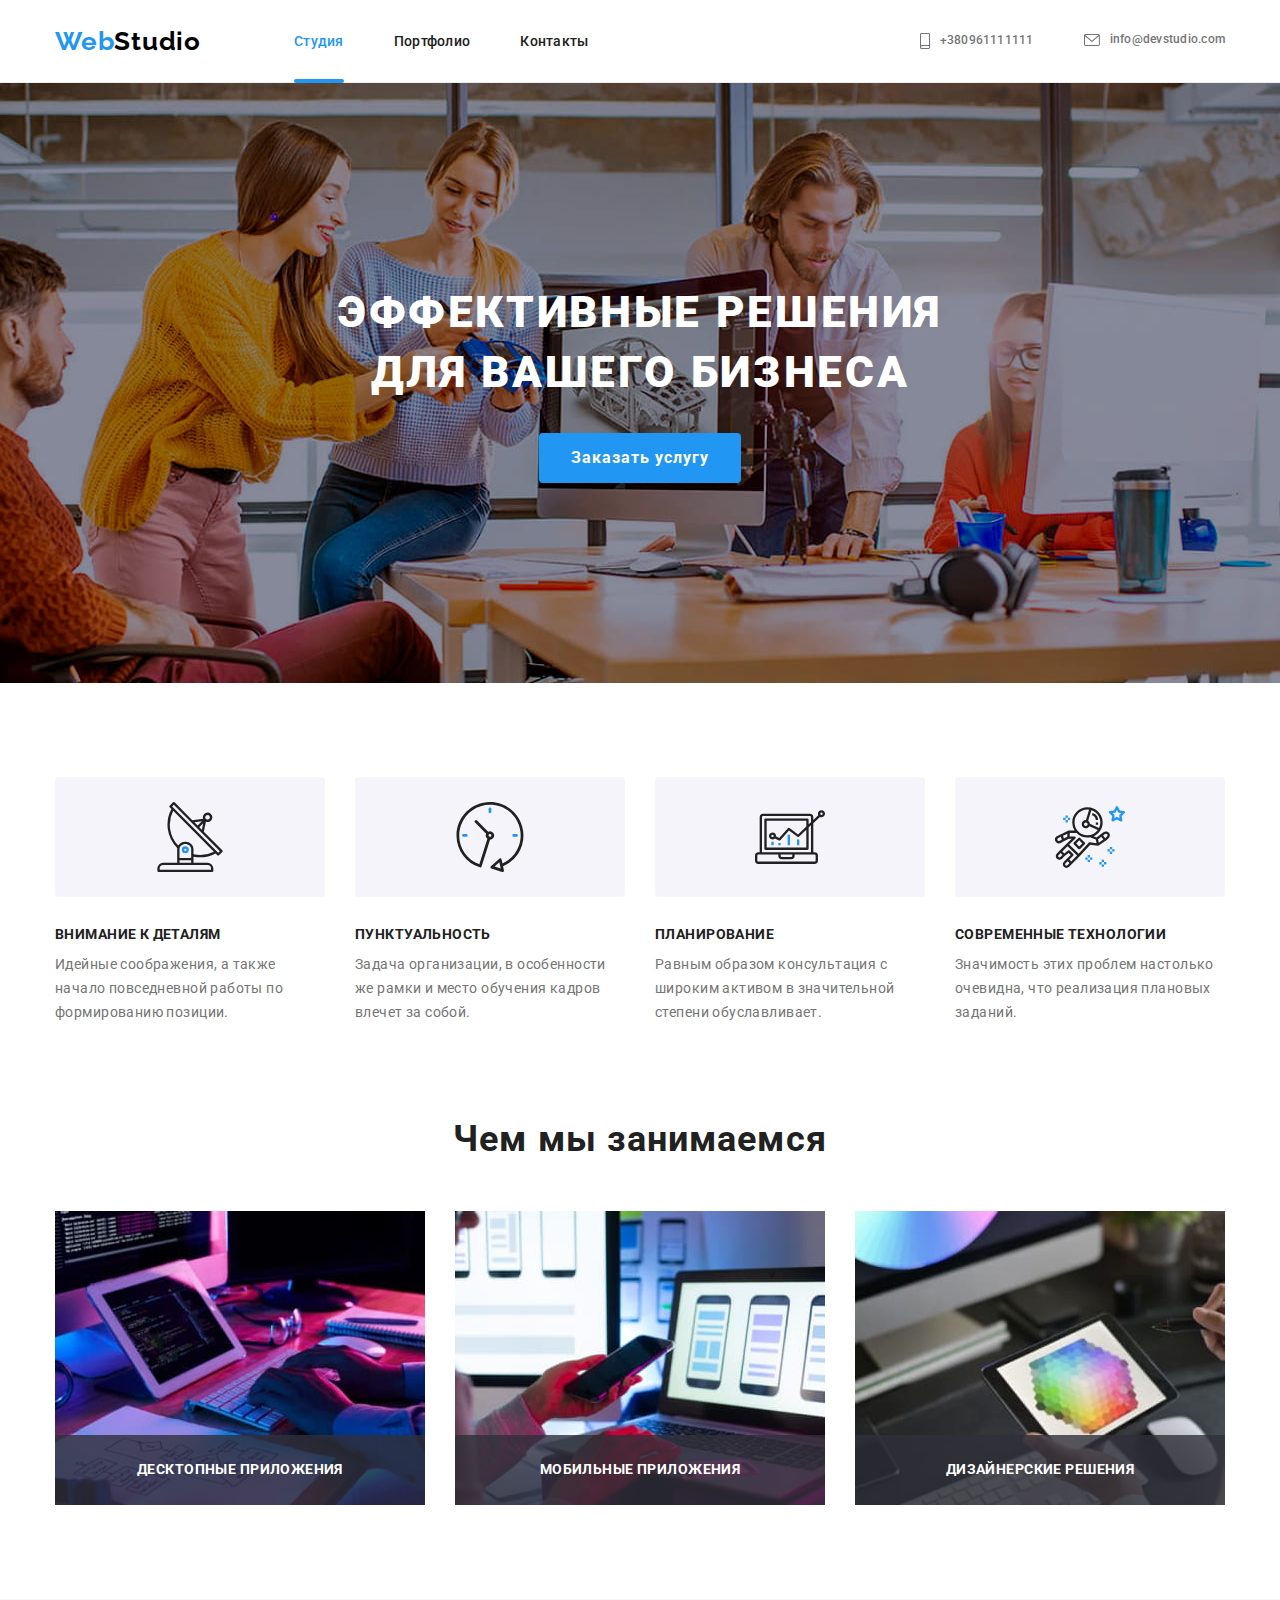
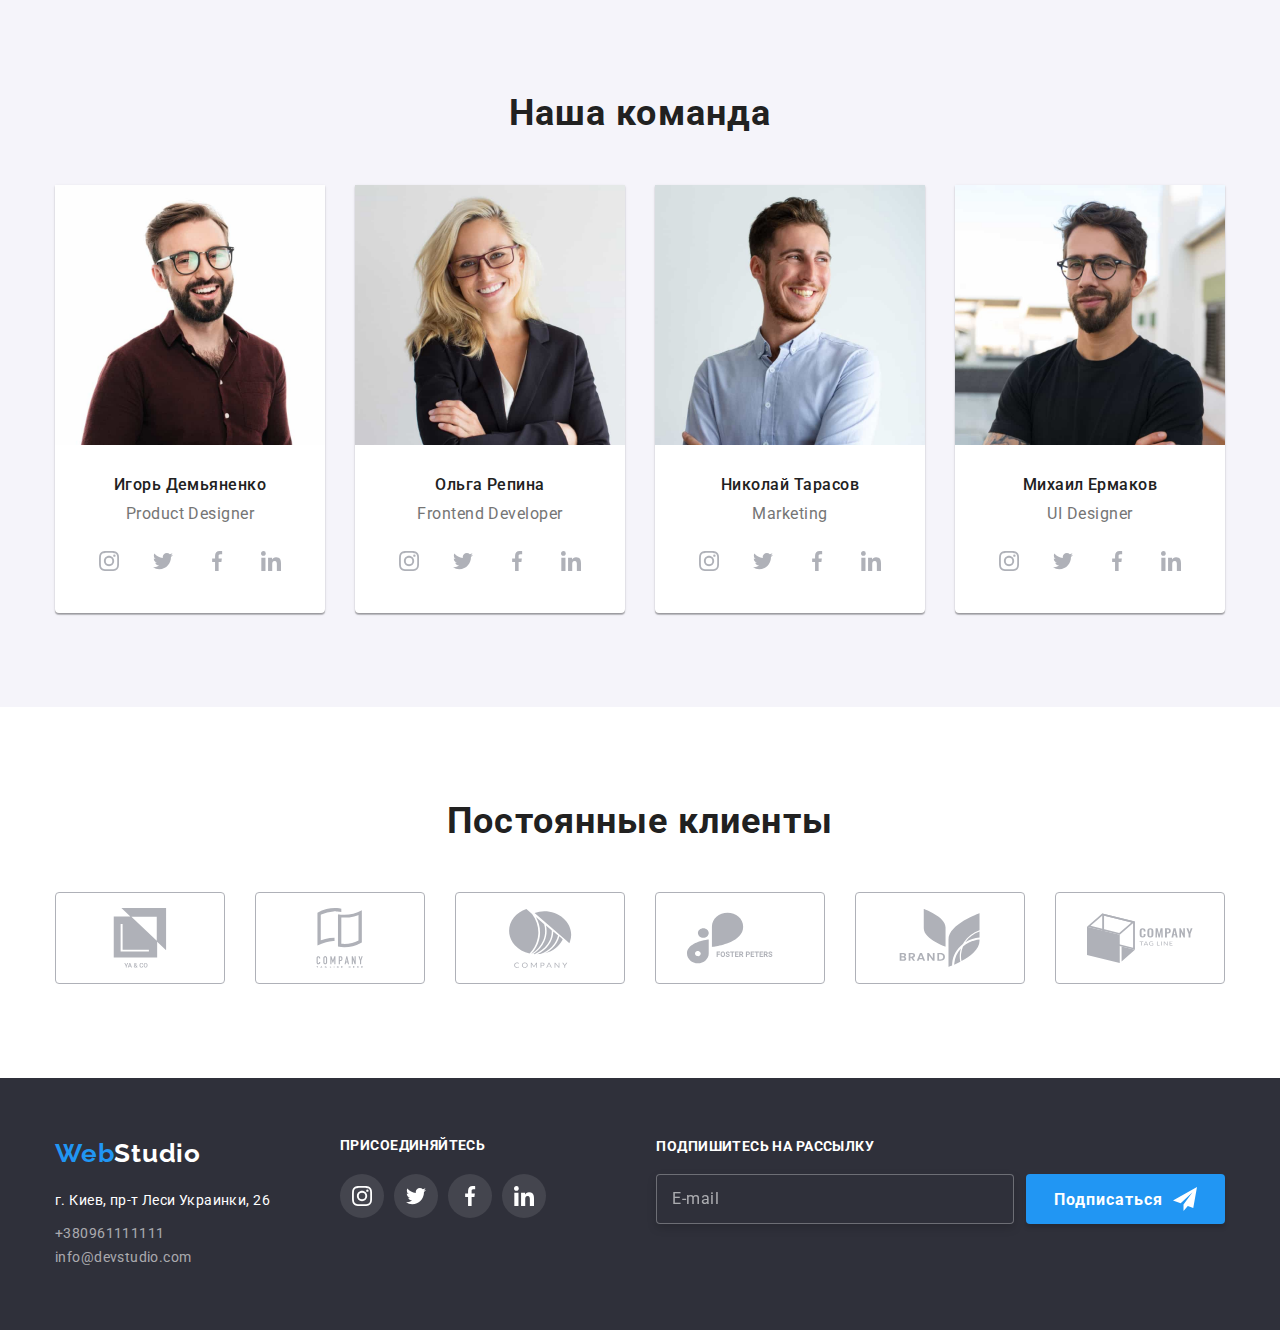
==== commit c3b3926f: "Final index" ====
--- a/index.html
+++ b/index.html
@@ -409,54 +409,56 @@
         <!-- ФУТЕР -->
             <footer class="footer flex" id="contacts">
                 <div class="container flex">
-                    <div>
-                        <a href="./index.html" class="footer-logo"><span class="logo-color">Web</span>Studio</a>
-                        <address>
-                            <ul class="footer-contacts__list">
-                                <li class="footer-contacts__item">
-                                    <a href="" class="footer-contact__address">г. Киев, пр-т Леси Украинки, 26</a>
-                                </li>
-                                <li>
-                                    <a href="tel:+380961111111" class="footer-contact__tel">+380961111111</a>
-                                </li>
-                                <li>
-                                    <a href="mailto:info@devstudio.com" class="footer-contact__mail">info@devstudio.com</a>
-                                </li>
-                            </ul>
-                        </address>
-                    </div>
-                    <div class="footer-connect">
-                        <h3 class="footer-connect-title">Присоединяйтесь</h3>
-                            <ul class="footer-connect-social">
-                                <li class="footer-connect-social__item">
-                                    <a class="footer-connect-social__links" href="#">
-                                        <svg class="footer-connect-social__icons">
-                                            <use href="./images/symbol-defs-opt.svg#instagram"></use>
-                                        </svg>
-                                    </a>
-                                </li>
-                                <li class="footer-connect-social__item">
-                                    <a class="footer-connect-social__links" href="#">
-                                        <svg class="footer-connect-social__icons">
-                                            <use href="./images/symbol-defs-opt.svg#twitter"></use>
-                                        </svg>
-                                    </a>
-                                </li>
-                                <li class="footer-connect-social__item">
-                                    <a class="footer-connect-social__links" href="#">
-                                        <svg class="footer-connect-social__icons">
-                                            <use href="./images/symbol-defs-opt.svg#facebook"></use>
-                                        </svg>
-                                    </a>
-                                </li>
-                                <li class="footer-connect-social__item">
-                                    <a class="footer-connect-social__links" href="#">
-                                        <svg class="footer-connect-social__icons">
-                                            <use href="./images/symbol-defs-opt.svg#linkedin"></use>
-                                        </svg>
-                                    </a>
-                                </li>
-                            </ul>
+                    <div class="flex__contact__connect">
+                        <div>
+                            <a href="./index.html" class="footer-logo"><span class="logo-color">Web</span>Studio</a>
+                            <address>
+                                <ul class="footer-contacts__list">
+                                    <li class="footer-contacts__item">
+                                        <a href="" class="footer-contact__address">г. Киев, пр-т Леси Украинки, 26</a>
+                                    </li>
+                                    <li>
+                                        <a href="tel:+380961111111" class="footer-contact__tel">+380961111111</a>
+                                    </li>
+                                    <li>
+                                        <a href="mailto:info@devstudio.com" class="footer-contact__mail">info@devstudio.com</a>
+                                    </li>
+                                </ul>
+                            </address>
+                        </div>
+                        <div class="footer-connect">
+                            <h3 class="footer-connect-title">Присоединяйтесь</h3>
+                                <ul class="footer-connect-social">
+                                    <li class="footer-connect-social__item">
+                                        <a class="footer-connect-social__links" href="#">
+                                            <svg class="footer-connect-social__icons">
+                                                <use href="./images/symbol-defs-opt.svg#instagram"></use>
+                                            </svg>
+                                        </a>
+                                    </li>
+                                    <li class="footer-connect-social__item">
+                                        <a class="footer-connect-social__links" href="#">
+                                            <svg class="footer-connect-social__icons">
+                                                <use href="./images/symbol-defs-opt.svg#twitter"></use>
+                                            </svg>
+                                        </a>
+                                    </li>
+                                    <li class="footer-connect-social__item">
+                                        <a class="footer-connect-social__links" href="#">
+                                            <svg class="footer-connect-social__icons">
+                                                <use href="./images/symbol-defs-opt.svg#facebook"></use>
+                                            </svg>
+                                        </a>
+                                    </li>
+                                    <li class="footer-connect-social__item">
+                                        <a class="footer-connect-social__links" href="#">
+                                            <svg class="footer-connect-social__icons">
+                                                <use href="./images/symbol-defs-opt.svg#linkedin"></use>
+                                            </svg>
+                                        </a>
+                                    </li>
+                                </ul>
+                        </div>
                     </div>
                     <form action="" class="footer-form">
                         <label class="footer-form-area">
--- a/css/main.min.css
+++ b/css/main.min.css
@@ -1,2 +1,2 @@
-:root{--title-color: #212121;--subtitle-color: #757575;--hover-focus-color: #2196f3;--logo-color-light: #ffffff;--logo-color-dark: #000000;--icons: #afb1b8}.visually-hidden{position:absolute;white-space:nowrap;width:1px;height:1px;overflow:hidden;border:0;padding:0;clip:rect(0 0 0 0);clip-path:inset(50%);margin:-1px}body{font-family:'Roboto', sans-serif;color:var(--title-color)}img{display:block;min-width:100%;height:auto}ul{list-style:none;margin:0;padding:0}a{text-decoration:none}p,h1,h2,h3{margin:0}.is-hidden{overflow:hidden;transition-property:translatey(100%);transition-duration:250ms;transition-timing-function:cubic-bezier(0.4, 0, 0.2, 1)}.backdrop{width:100vw;height:100vh;position:fixed;top:0;bottom:0;left:0;right:0;background-color:rgba(0,0,0,0.2);transition-property:background-color,translatey(100%);transition-duration:250ms;transition-timing-function:cubic-bezier(0.4, 0, 0.2, 1)}.backdrop.is-hidden{opacity:0;pointer-events:none;visibility:hidden}.hero-btn{font-weight:700;font-size:16px;line-height:1.87;letter-spacing:0.06em;color:#ffffff;background:var(--hover-focus-color);box-shadow:0px 4px 4px rgba(0,0,0,0.15);border-radius:4px;cursor:pointer;margin-left:auto;margin-right:auto;padding:10px 32px;display:block;border:none;border-radius:4px}.portfolio-btn__list{display:flex;justify-content:center;margin-bottom:50px}.portfolio-btn__list .portfolio-btn__item:not(:first-child){margin-left:8px}.portfolio__btn{font-weight:500;font-size:16px;line-height:1.625;margin-left:auto;margin-right:auto;padding:6px 22px;border:none;text-align:center;letter-spacing:0.03em;color:var(--title-color);background:#f5f4fa;border-radius:4px;transition-property:color, background-color, box-shadow;transition-duration:250ms;transition-timing-function:cubic-bezier(0.4, 0, 0.2, 1)}.portfolio__btn:hover,.portfolio__btn:focus{color:#ffffff;background-color:var(--hover-focus-color);cursor:pointer;box-shadow:0px 3px 1px rgba(0,0,0,0.1),0px 1px 2px rgba(0,0,0,0.08),0px 2px 2px rgba(0,0,0,0.12);border-radius:4px}.container{padding-left:15px;padding-right:15px;margin-left:auto;margin-right:auto}@media screen and (min-width: 480px){.container{width:480px}}@media screen and (min-width: 768px){.container{width:768px}}@media screen and (min-width: 1200px){.container{width:1200px}}@media screen and (max-width: 767px){.footer-form{display:flex}.footer-form-area{display:flex;flex-direction:column;font-weight:700;font-size:14px;line-height:16px;letter-spacing:0.03em;text-transform:uppercase;color:#ffffff}.footer-form-box{display:flex;flex-direction:column;margin-top:20px;align-items:center}.footer-form-input{border:1px solid rgba(255,255,255,0.3);filter:drop-shadow(0px 4px 4px rgba(0,0,0,0.15));border-radius:4px;background-color:#2f303a;width:450px;height:50px;padding:15px 16px;margin-right:12px;cursor:pointer;font-size:14px;line-height:16px;letter-spacing:0.01em;color:rgba(255,255,255,0.6)}.footer-form-input::placeholder{font-size:16px;line-height:1.25;letter-spacing:0.03em;color:rgba(255,255,255,0.6)}.footer-form-btn{width:200px;height:50px;font-weight:700;font-size:16px;line-height:1.87;letter-spacing:0.06em;color:#ffffff;background:var(--hover-focus-color);box-shadow:0px 4px 4px rgba(0,0,0,0.15);border-radius:4px;cursor:pointer;padding:0px 28px;border-radius:4px;display:block;border:none;display:flex;align-items:center;justify-content:center}.footer-form-icon-send{margin-left:10px}}.footer-form{display:flex}.footer-form-area{display:flex;flex-direction:column;font-weight:700;font-size:14px;line-height:16px;letter-spacing:0.03em;text-transform:uppercase;color:#ffffff}.footer-form-box{display:flex;flex-direction:column;margin-top:20px;align-items:center}.footer-form-input{border:1px solid rgba(255,255,255,0.3);filter:drop-shadow(0px 4px 4px rgba(0,0,0,0.15));border-radius:4px;background-color:#2f303a;width:358px;height:50px;padding:15px 16px;margin-right:12px;cursor:pointer;font-size:14px;line-height:16px;letter-spacing:0.01em;color:rgba(255,255,255,0.6)}.footer-form-input::placeholder{font-size:16px;line-height:1.25;letter-spacing:0.03em;color:rgba(255,255,255,0.6)}.footer-form-btn{width:200px;height:50px;font-weight:700;font-size:16px;line-height:1.87;letter-spacing:0.06em;color:#ffffff;background:var(--hover-focus-color);box-shadow:0px 4px 4px rgba(0,0,0,0.15);border-radius:4px;cursor:pointer;padding:0px 28px;border-radius:4px;display:block;border:none;display:flex;align-items:center;justify-content:center}.footer-form-icon-send{margin-left:10px}.modal-form-checkbox-lable{display:flex;align-items:center;justify-content:center;font-size:14px;line-height:1.71;letter-spacing:0.03em;color:#757575;margin-top:20px;margin-bottom:30px;cursor:pointer}.modal-form-checkbox-lable::before{display:block;content:'';height:15px;width:15px;margin-right:7px;border:1px solid #212121;border-radius:2px}.modal-form-checkbox:checked+.modal-form-checkbox-lable::before{background-image:url("../images/icon-check1.svg");background-color:var(--hover-focus-color);background-size:contain;background-origin:content-box;border-color:var(--hover-focus-color)}.modal-form-checkbox:focus+.modal-form-checkbox-lable::before{outline:1px solid black}.contract{color:var(--hover-focus-color);font-size:14px;line-height:1.71;letter-spacing:0.03em}.modal-form-btn{font-weight:700;font-size:16px;line-height:1.87;letter-spacing:0.06em;color:#ffffff;background:var(--hover-focus-color);box-shadow:0px 4px 4px rgba(0,0,0,0.15);border-radius:4px;cursor:pointer;margin-left:auto;margin-right:auto;padding:10px 55px;display:block;border:none;border-radius:4px;cursor:pointer}.modal-form{display:flex;flex-direction:column}.modal-form__area{font-size:12px;line-height:14px;letter-spacing:0.01em;color:#757575;margin-bottom:10px}.moda-form-box{position:relative;margin-top:4px;display:block}.modal-form-input{width:100%;height:40px;border:1px solid rgba(33,33,33,0.2);border-radius:4px;padding-left:42px;cursor:pointer;transition-property:border-color;transition-duration:250ms;transition-timing-function:cubic-bezier(0.4, 0, 0.2, 1)}.modal-form-input:hover,.modal-form-input:focus{border-color:var(--hover-focus-color);outline:none}.modal-form-massege{display:block;width:100%;height:120px;padding:12px 16px;border:1px solid rgba(33,33,33,0.2);border-radius:4px;margin-top:4px;resize:none;cursor:pointer;transition-property:border-color;transition-duration:250ms;transition-timing-function:cubic-bezier(0.4, 0, 0.2, 1)}.modal-form-massege::placeholder{font-size:14px;line-height:16px;letter-spacing:0.01em;color:rgba(117,117,117,0.5)}.modal-form-massege:hover,.modal-form-massege:focus{border-color:var(--hover-focus-color);outline:none}.modal-form-icons{fill:#212121;position:absolute;top:50%;left:12px;transform:translateY(-50%);transition-property:fill, border-color;transition-duration:250ms;transition-timing-function:cubic-bezier(0.4, 0, 0.2, 1)}.modal-form-input:hover+.modal-form-icons,.modal-form-input:focus+.modal-form-icons{fill:var(--hover-focus-color)}.moda-form-box{position:relative;margin-top:4px;display:block}.contract{color:var(--hover-focus-color);font-size:14px;line-height:1.71;letter-spacing:0.03em}.project-box{position:relative;overflow:hidden}.overlay{position:absolute;top:0;left:0;width:100%;height:100%;padding:63px 24px;background-color:rgba(33,150,243,0.9);transition-property:translatey(100%);transform:translatey(100%);transition-duration:250ms;transition-timing-function:cubic-bezier(0.4, 0, 0.2, 1)}.overlay>p{color:#ffffff;font-size:18px;line-height:1.56;letter-spacing:0.03em}@media screen and (max-width: 767px){.section{padding-top:60px;padding-bottom:60px}}@media screen and (min-width: 768px){.section{padding-top:60px;padding-bottom:60px}}@media screen and (min-width: 1200px){.section{padding-top:94px;padding-bottom:94px}}@media screen and (max-width: 767px){.footer-logo{display:flex;justify-content:center;font-family:'Raleway';font-weight:700;font-size:24px;line-height:1.16;letter-spacing:0.03em;color:var(--logo-color-light)}}.logo-header{font-family:'Raleway';font-weight:700;font-size:26px;line-height:1.19;letter-spacing:0.03em;color:var(--logo-color-dark);margin-right:88px}@media screen and (min-width: 1200px){.logo-header{margin-right:93px}}.logo-color{color:var(--hover-focus-color)}.site-nav{display:flex;align-items:center}.nav-list{display:flex;align-items:center;padding-top:32px;padding-bottom:32px}@media screen and (max-width: 767px){.nav-list{display:none}}.nav-list__item:not(:last-child){margin-right:50px}.nav-list .nav-list__link{font-weight:500;font-size:14px;line-height:1.14;letter-spacing:0.02em;cursor:pointer}.nav-list .current{color:var(--hover-focus-color)}.nav-list__link{color:var(--title-color);transition-property:color;transition-duration:250ms;transition-timing-function:cubic-bezier(0.4, 0, 0.2, 1)}.nav-list__link:hover,.nav-list__link:focus{color:var(--hover-focus-color);cursor:pointer}.nav-list__link.current{position:relative}.nav-list__link.current::after{content:'';display:block;width:100%;height:4px;background-color:#2196f3;border-radius:2px;position:absolute;bottom:-34px}.contacts-list{margin-left:auto}@media screen and (max-width: 768px){.contacts-list{display:none}}@media screen and (min-width: 1200px){.contacts-list{display:flex}}@media screen and (min-width: 1200px){.contacts-list__item:not(:last-child){margin-right:50px}}.contacts-list__link{font-weight:500;font-size:14px;line-height:1.14;letter-spacing:0.02em;color:var(--subtitle-color);padding-top:5px;padding-bottom:5px;display:flex;align-items:center;transition-property:color;transition-duration:250ms;transition-timing-function:cubic-bezier(0.4, 0, 0.2, 1)}@media screen and (min-width: 768px){.contacts-list__link{font-size:12px;line-height:1.16}}.contacts-list__link:hover,.contacts-list__link:focus{color:var(--hover-focus-color);cursor:pointer}.contacts-list__link__icon{margin-right:8px;fill:currentColor}@media screen and (min-width: 1200px){.contacts-list__link__icon{margin-right:10px}}@media screen and (max-width: 767px){.footer-connect{margin-top:60px}.footer-connect-title{display:flex;justify-content:center;color:#ffffff;font-weight:700;font-size:14px;line-height:1.14;letter-spacing:0.03em;text-transform:uppercase;margin-bottom:20px}.footer-connect-social{display:flex}.footer-connect-social__item:not(:first-child){margin-left:10px}.footer-connect-social__links{display:flex;justify-content:center;align-items:center;fill:#ffffff;width:44px;height:44px;border-radius:50px;background-color:rgba(255,255,255,0.1);transition-property:background-color, fill;transition-duration:250ms;transition-timing-function:cubic-bezier(0.4, 0, 0.2, 1)}.footer-connect-social__links:hover,.footer-connect-social__links:focus{fill:#ffffff;background-color:var(--hover-focus-color)}.footer-connect-social__icons{width:20px;height:20px}}.footer-connect-title{color:#ffffff;font-weight:700;font-size:14px;line-height:1.14;letter-spacing:0.03em;text-transform:uppercase;margin-bottom:20px}.footer-connect-social{display:flex}.footer-connect-social__item:not(:first-child){margin-left:10px}.footer-connect-social__links{display:flex;justify-content:center;align-items:center;fill:#ffffff;width:44px;height:44px;border-radius:50px;background-color:rgba(255,255,255,0.1);transition-property:background-color, fill;transition-duration:250ms;transition-timing-function:cubic-bezier(0.4, 0, 0.2, 1)}.footer-connect-social__links:hover,.footer-connect-social__links:focus{fill:#ffffff;background-color:var(--hover-focus-color)}.footer-connect-social__icons{width:20px;height:20px}@media screen and (max-width: 767px){.footer-contacts__list{display:flex;flex-direction:column;align-items:center;margin-top:20px}.footer-contacts__list .footer-contacts__item{margin-bottom:9px}.footer-contact__address{font-style:normal;font-size:14px;line-height:1.71;letter-spacing:0.03em;color:#ffffff}.footer-contact__tel{font-style:normal;font-size:14px;line-height:1.71;letter-spacing:0.03em;color:rgba(255,255,255,0.6)}.footer-contact__mail{font-style:normal;font-size:14px;line-height:1.71;letter-spacing:0.03em;color:rgba(255,255,255,0.6)}}.footer-contacts__list{margin-top:20px}.footer-contacts__list .footer-contacts__item{margin-bottom:9px}.footer-contact__address{font-style:normal;font-size:14px;line-height:1.71;letter-spacing:0.03em;color:#ffffff}.footer-contact__tel{font-style:normal;font-size:14px;line-height:1.71;letter-spacing:0.03em;color:rgba(255,255,255,0.6)}.footer-contact__mail{font-style:normal;font-size:14px;line-height:1.71;letter-spacing:0.03em;color:rgba(255,255,255,0.6)}.project-information{background:#ffffff;border:1px solid #eeeeee;padding-left:24px;padding-top:20px;padding-bottom:20px;padding-right:24px}.project-information__name{font-weight:700;font-size:18px;line-height:2;letter-spacing:0.06em;color:#212121}.project-information__type{font-size:16px;line-height:1.87;letter-spacing:0.03em;color:var(--subtitle-color);margin-top:4px}.burger-btn{background-color:transparent;cursor:pointer;border:none;padding:0;line-height:0}@media screen and (min-width: 768px){.burger-btn{display:none}}.burger-btn__icon:hover,.burger-btn__icon:focus{fill:var(--hover-focus-color)}.footer{background-color:#2f303a;padding-top:60px;padding-bottom:60px}@media screen and (max-width: 767px){.flex{display:flex;flex-direction:column;align-items:center;justify-content:center}}.header{align-items:center;border-bottom:1px solid #ececec}@media screen and (min-width: 768px){.header{padding-top:26;padding-bottom:26}}@media screen and (min-width: 1200px){.header{padding-top:24;padding-bottom:24}}.header .container{display:flex;align-items:center}.header__container{justify-content:space-between}.mobile-menu{position:fixed;z-index:100;top:0;left:0;width:100vw;height:100vh;padding:48px 40px;background-color:#ffffff;opacity:0;visibility:hidden;pointer-events:none;transition-property:visibility, opacity, background-color;transition-duration:250ms;transition-timing-function:cubic-bezier(0.4, 0, 0.2, 1)}.mobile-menu.is-open{opacity:1;visibility:visible;pointer-events:all}.mobile-close-btn{position:absolute;top:10px;right:15px;background-color:transparent;cursor:pointer;border:none;padding:0;line-height:0}@media screen and (max-width: 767px){.regular-customers-title{font-weight:700;font-size:28px;line-height:1.17;text-align:center;letter-spacing:0.03em;color:var(--title-color);margin-bottom:30px}.regular-customers{display:flex;flex-wrap:wrap;justify-content:center}}@media screen and (max-width: 767px) and (max-width: 1199px){.regular-customers__item:nth-child(2n){margin-left:30px}.regular-customers__item:nth-child(-n+4){margin-bottom:30px}}@media screen and (max-width: 767px){.regular-customers .regular-customers__item{width:210px;height:92px}.regular-customers .regular-customers__link{display:flex;justify-content:center;align-items:center;border:1px solid #afb1b8;border-radius:4px;width:100%;height:100%;color:var(--icons);transition-property:color, border, fill;transition-duration:250ms;transition-timing-function:cubic-bezier(0.4, 0, 0.2, 1)}.regular-customers .regular-customers__link:hover,.regular-customers .regular-customers__link:focus{color:var(--hover-focus-color);border-color:var(--hover-focus-color)}.regular-customers .regular-customers__icon{fill:currentColor}}@media screen and (min-width: 768px){.regular-customers-title{font-weight:700;font-size:28px;line-height:1.17;text-align:center;letter-spacing:0.03em;color:var(--title-color);margin-bottom:30px}.regular-customers{display:flex;flex-wrap:wrap;justify-content:center}}@media screen and (min-width: 768px) and (max-width: 1199px){.regular-customers__item:nth-child(-n+2){margin-right:30px}.regular-customers__item:nth-child(5n){margin-left:30px;margin-right:30px}.regular-customers__item:nth-child(-n+4){margin-bottom:30px}}@media screen and (min-width: 768px){.regular-customers .regular-customers__item{width:226px;height:92px}.regular-customers .regular-customers__link{display:flex;justify-content:center;align-items:center;border:1px solid #afb1b8;border-radius:4px;width:100%;height:100%;color:var(--icons);transition-property:color, border, fill;transition-duration:250ms;transition-timing-function:cubic-bezier(0.4, 0, 0.2, 1)}.regular-customers .regular-customers__link:hover,.regular-customers .regular-customers__link:focus{color:var(--hover-focus-color);border-color:var(--hover-focus-color)}.regular-customers .regular-customers__icon{fill:currentColor}}@media screen and (min-width: 1200px){.regular-customers-title{font-weight:700;font-size:36px;line-height:1.16;text-align:center;letter-spacing:0.03em;color:var(--title-color);margin-bottom:50px}.regular-customers{display:flex;justify-content:center}.regular-customers .regular-customers__item{width:170px;height:92px}.regular-customers .regular-customers__item:not(:last-child){margin-right:30px}.regular-customers .regular-customers__link{display:flex;justify-content:center;align-items:center;border:1px solid #afb1b8;border-radius:4px;width:100%;height:100%;color:var(--icons);transition-property:color, border, fill;transition-duration:250ms;transition-timing-function:cubic-bezier(0.4, 0, 0.2, 1)}.regular-customers .regular-customers__link:hover,.regular-customers .regular-customers__link:focus{color:var(--hover-focus-color);border-color:var(--hover-focus-color)}.regular-customers .regular-customers__icon{fill:currentColor}}.team{background-color:#f5f4fa}@media screen and (max-width: 767px){.team-title{font-weight:700;font-size:28px;line-height:1.17;text-align:center;letter-spacing:0.03em;color:var(--title-color);margin-bottom:30px}.team-list{display:flex;flex-direction:column;text-align:center;justify-content:center}.team-list__user{background:#ffffff;box-shadow:0px 1px 3px rgba(0,0,0,0.12),0px 1px 1px rgba(0,0,0,0.14),0px 2px 1px rgba(0,0,0,0.2);border-radius:0px 0px 4px 4px}.team-list__user:not(:first-child){margin-top:30px}.team-list__user__image{width:450px}.user-information{padding-top:30px;padding-bottom:30px}.user-information__name{font-weight:500;font-size:16px;line-height:1.19;letter-spacing:0.03em;color:var(--title-color);margin-bottom:10px}.user-information__job{font-size:16px;line-height:1.19;letter-spacing:0.03em;color:var(--subtitle-color);margin-bottom:16px}.user-information-social{display:flex;justify-content:center}.user-information-social__item:not(:first-child){margin-left:10px}.user-information-social__links{display:flex;justify-content:center;align-items:center;fill:var(--icons);width:44px;height:44px;border-radius:50px;transition-property:fill, background-color;transition-duration:250ms;transition-timing-function:cubic-bezier(0.4, 0, 0.2, 1)}.user-information-social__links:hover,.user-information-social__links:focus{fill:#ffffff;background-color:var(--hover-focus-color)}.user-information-social__icon{width:20px;height:20px}}@media screen and (min-width: 768px){.team-title{font-weight:700;font-size:28px;line-height:1.17;text-align:center;letter-spacing:0.03em;color:var(--title-color);margin-bottom:30px}.team-list{display:flex;flex-wrap:wrap;text-align:center;justify-content:center}}@media screen and (min-width: 768px) and (max-width: 1199px){.team-list__user:nth-child(2n+1){margin-right:30px}.team-list__user:nth-child(-n+2){margin-bottom:30px}}@media screen and (min-width: 768px){.team-list__user{background:#ffffff;box-shadow:0px 1px 3px rgba(0,0,0,0.12),0px 1px 1px rgba(0,0,0,0.14),0px 2px 1px rgba(0,0,0,0.2);border-radius:0px 0px 4px 4px}.team-list__user__image{width:354px}.team-list .user-information{padding-top:30px;padding-bottom:30px}.team-list .user-information__name{font-weight:500;font-size:16px;line-height:1.19;letter-spacing:0.03em;color:var(--title-color);margin-bottom:10px}.team-list .user-information__job{font-size:16px;line-height:1.19;letter-spacing:0.03em;color:var(--subtitle-color);margin-bottom:16px}.team-list .user-information-social{display:flex;justify-content:center}.team-list .user-information-social__item:not(:first-child){margin-left:10px}.team-list .user-information-social__links{display:flex;justify-content:center;align-items:center;fill:var(--icons);width:44px;height:44px;border-radius:50px;transition-property:fill, background-color;transition-duration:250ms;transition-timing-function:cubic-bezier(0.4, 0, 0.2, 1)}.team-list .user-information-social__links:hover,.team-list .user-information-social__links:focus{fill:#ffffff;background-color:var(--hover-focus-color)}.team-list .user-information-social__icon{width:20px;height:20px}}@media screen and (min-width: 1200px){.team-title{font-weight:700;font-size:36px;line-height:1.16;text-align:center;letter-spacing:0.03em;color:var(--title-color);margin-bottom:50px}.team-list{display:flex;text-align:center}.team-list__user{background:#ffffff;box-shadow:0px 1px 3px rgba(0,0,0,0.12),0px 1px 1px rgba(0,0,0,0.14),0px 2px 1px rgba(0,0,0,0.2);border-radius:0px 0px 4px 4px}.team-list__user:not(:first-child){margin-left:30px}.team-list__user__image{width:270px}.user-information{padding-top:30px;padding-bottom:30px}.user-information__name{font-weight:500;font-size:16px;line-height:1.19;letter-spacing:0.03em;color:var(--title-color);width:270px;margin-bottom:10px}.user-information__job{font-size:16px;line-height:1.19;letter-spacing:0.03em;color:var(--subtitle-color);margin-bottom:16px}.user-information-social{display:flex;justify-content:center}.user-information-social__item:not(:first-child){margin-left:10px}.user-information-social__links{display:flex;justify-content:center;align-items:center;fill:var(--icons);width:44px;height:44px;border-radius:50px;transition-property:fill, background-color;transition-duration:250ms;transition-timing-function:cubic-bezier(0.4, 0, 0.2, 1)}.user-information-social__links:hover,.user-information-social__links:focus{fill:#ffffff;background-color:var(--hover-focus-color)}.user-information-social__icon{width:20px;height:20px}}.work{padding-top:0}@media screen and (max-width: 1199px){.work{display:none}}.work-title{font-weight:700;font-size:36px;line-height:1.16;text-align:center;letter-spacing:0.03em;color:var(--title-color);margin-bottom:50px}.image-list{display:flex}.image-list__item{position:relative}.image-list__item:not(:last-child){margin-right:30px}.image-list__item__title{display:flex;align-items:center;justify-content:center;position:absolute;text-transform:uppercase;height:70px;font-weight:700;font-size:14px;line-height:1.14;text-align:center;letter-spacing:0.03em;text-transform:uppercase;width:100%;bottom:0;background-color:rgba(47,48,58,0.8);text-align:center;color:#ffffff}@media screen and (max-width: 767px){.list-advantages{display:flex;flex-direction:column;align-items:center}.list-advantages__item:not(:last-child){margin-bottom:30px}.list-advantages__icon{width:450px;height:120px;background:#f5f4fa;border-radius:4px;margin-bottom:30px;display:flex;align-items:center;justify-content:center}.list-advantages__item__title{font-weight:700;font-size:14px;line-height:1.14;letter-spacing:0.03em;text-transform:uppercase;color:var(--title-color);margin-bottom:10px;display:flex;justify-content:center}.list-advantages__item__text{font-size:14px;line-height:1.71;letter-spacing:0.03em;color:var(--subtitle-color);width:450px}}@media screen and (min-width: 768px){.list-advantages{display:flex;flex-wrap:wrap;justify-content:center}}@media screen and (min-width: 768px) and (max-width: 1199px){.list-advantages__item:nth-child(2n+1){margin-right:30px}.list-advantages__item:nth-child(-n+2){margin-bottom:30px}}@media screen and (min-width: 768px){.list-advantages__icon{width:354px;height:120px;background:#f5f4fa;border-radius:4px;margin-bottom:30px;display:flex;align-items:center;justify-content:center}.list-advantages__item__title{font-weight:700;font-size:14px;line-height:1.14;letter-spacing:0.03em;text-transform:uppercase;color:var(--title-color);margin-bottom:10px}.list-advantages__item__text{font-size:14px;line-height:1.71;letter-spacing:0.03em;color:var(--subtitle-color);width:354px}}@media screen and (min-width: 1200px){.list-advantages{display:flex;justify-content:center}.list-advantages__item:not(:first-child){margin-left:30px}.list-advantages__icon{width:270px;height:120px;background:#f5f4fa;border-radius:4px;margin-bottom:30px;display:flex;align-items:center;justify-content:center}.list-advantages__item__title{font-weight:700;font-size:14px;line-height:1.14;letter-spacing:0.03em;text-transform:uppercase;color:var(--title-color);margin-bottom:10px}.list-advantages__item__text{font-size:14px;line-height:1.71;letter-spacing:0.03em;color:var(--subtitle-color);width:270px}}.hero{background-image:linear-gradient(rgba(47,48,58,0.4), rgba(47,48,58,0.4)),url(../images/hero.jpg);padding-top:118px;padding-bottom:118px;margin-left:auto;margin-right:auto;background-image:url("../images/hero/hero.jpg");background-repeat:no-repeat;background-size:cover;max-width:1600px;background-position:center;background-color:#2f303a;max-width:480px;height:400px}@media screen and (min-device-pixel-ratio: 2), (min-resolution: 192dpi), (min-resolution: 2dppx){.hero{background-image:url("../images/hero/hero2x.jpg")}}@media screen and (min-width: 768px){.hero{background-image:url("../images/hero/hero-tablet.jpg");max-width:768px}}@media screen and (min-width: 768px) and (min-device-pixel-ratio: 2), screen and (min-width: 768px) and (min-resolution: 192dpi), screen and (min-width: 768px) and (min-resolution: 2dppx){.hero{background-image:url("../images/hero/hero-tablet2x.jpg")}}@media screen and (min-width: 1200px){.hero{padding-top:200px;padding-bottom:200px;background-image:url("../images/hero/hero-desktop.jpg");max-width:1600px;height:600px}}@media screen and (min-width: 1200px) and (min-device-pixel-ratio: 2), screen and (min-width: 1200px) and (min-resolution: 192dpi), screen and (min-width: 1200px) and (min-resolution: 2dppx){.hero{background-image:url("../images/hero/hero-desktop2x.jpg")}}.hero-title{font-weight:900;font-size:26px;line-height:1.62;text-align:center;letter-spacing:0.06em;text-transform:uppercase;color:#ffffff;margin-bottom:30px}@media screen and (min-width: 768px){.hero-title{font-weight:900;font-size:26px;line-height:1.62;text-align:center;letter-spacing:0.06em;text-transform:uppercase;color:#ffffff;margin-bottom:30px}}@media screen and (min-width: 1200px){.hero-title{font-weight:900;font-size:44px;line-height:1.36;text-align:center;letter-spacing:0.06em;text-transform:uppercase;color:#ffffff;margin-bottom:30px}}.modal{background-color:#ffffff;position:absolute;border-radius:4px;top:50%;left:50%;transform:translate(-50%, -50%);padding:40px}.modal-close-btn{display:flex;align-items:center;justify-content:center;position:absolute;top:8px;right:8px;height:30px;width:30px;border:1px solid rgba(0,0,0,0.1);border-radius:50%;transition-property:fill;transition:color 250ms cubic-bezier(0.4, 0, 0.2, 1);background-color:white}.modal-close__icon:hover,.modal-close__icon:focus{fill:var(--hover-focus-color)}.modal-form{display:flex;flex-direction:column}.modal-form-title{font-size:20px;font-weight:700;line-height:23px;letter-spacing:0.03em;color:#212121;text-align:center;margin-bottom:12px}.project-list{display:flex;flex-wrap:wrap;margin-left:-30px;margin-top:-30px}.project-list__item{flex-basis:calc(100% / 3 - 30px);margin-left:30px;margin-top:30px}.project-list__link{display:block;transition-property:box-shadow;transition-duration:250ms;transition-timing-function:cubic-bezier(0.4, 0, 0.2, 1)}.project-list__link:hover,.project-list__link:focus{box-shadow:0px 1px 1px rgba(0,0,0,0.12),0px 4px 4px rgba(0,0,0,0.06),1px 4px 6px rgba(0,0,0,0.16)}.project-list__link:hover .overlay,.project-list__link:focus .overlay{transform:translatey(0)}.mobile-menu{position:fixed;z-index:100;top:0;left:0;width:100vw;height:100vh;padding:48px 40px;background-color:#ffffff;display:flex;flex-direction:column;justify-content:space-between;opacity:0;visibility:hidden;pointer-events:none;transition-property:visibility, opacity, background-color;transition-duration:250ms;transition-timing-function:cubic-bezier(0.4, 0, 0.2, 1)}.mobile-menu__nav{display:flex}.mobile-menu__nav__item{font-weight:500;font-size:40px;line-height:1.18;text-align:left;letter-spacing:0.02em}.mobile-menu__nav__item:not(:last-child){margin-bottom:32px}.mobile-menu__nav__link{color:#212121;transition-property:color;transition-duration:250ms;transition-timing-function:cubic-bezier(0.4, 0, 0.2, 1)}.mobile-menu__nav__link:hover,.mobile-menu__nav__link:focus{color:var(--hover-focus-color)}.mobile-close-btn:hover,.mobile-close-btn:focus{fill:var(--hover-focus-color);cursor:pointer}.mobile-menu-contacts{display:flex;flex-direction:column}.mobile-menu-contacts__item:not(:last-child){padding-bottom:32px}.mobile-menu-contacts__link__tel{font-weight:500;font-size:34px;line-height:1.17;letter-spacing:0.02em;color:#2196f3}.mobile-menu-contacts__link__mail{font-weight:500;font-size:24px;line-height:1.16;letter-spacing:0.02em;color:#757575}.mobile-menu-social{display:flex;justify-content:space-between;margin-top:64px}.mobile-menu-social__link{font-weight:500;font-size:18px;line-height:1.22;letter-spacing:0.02em;color:#2196f3}.mobile-menu.is-open{opacity:1;visibility:visible;pointer-events:all}
+:root{--title-color: #212121;--subtitle-color: #757575;--hover-focus-color: #2196f3;--logo-color-light: #ffffff;--logo-color-dark: #000000;--icons: #afb1b8}.visually-hidden{position:absolute;white-space:nowrap;width:1px;height:1px;overflow:hidden;border:0;padding:0;clip:rect(0 0 0 0);clip-path:inset(50%);margin:-1px}body{font-family:'Roboto', sans-serif;color:var(--title-color)}img{display:block;min-width:100%;height:auto}ul{list-style:none;margin:0;padding:0}a{text-decoration:none}p,h1,h2,h3{margin:0}.is-hidden{overflow:hidden;transition-property:translatey(100%);transition-duration:250ms;transition-timing-function:cubic-bezier(0.4, 0, 0.2, 1)}.backdrop{width:100vw;height:100vh;position:fixed;top:0;bottom:0;left:0;right:0;background-color:rgba(0,0,0,0.2);transition-property:background-color,translatey(100%);transition-duration:250ms;transition-timing-function:cubic-bezier(0.4, 0, 0.2, 1)}.backdrop.is-hidden{opacity:0;pointer-events:none;visibility:hidden}.hero-btn{font-weight:700;font-size:16px;line-height:1.87;letter-spacing:0.06em;color:#ffffff;background:var(--hover-focus-color);box-shadow:0px 4px 4px rgba(0,0,0,0.15);border-radius:4px;cursor:pointer;margin-left:auto;margin-right:auto;padding:10px 32px;display:block;border:none;border-radius:4px}.portfolio-btn__list{display:flex;justify-content:center;margin-bottom:50px}.portfolio-btn__list .portfolio-btn__item:not(:first-child){margin-left:8px}.portfolio__btn{font-weight:500;font-size:16px;line-height:1.625;margin-left:auto;margin-right:auto;padding:6px 22px;border:none;text-align:center;letter-spacing:0.03em;color:var(--title-color);background:#f5f4fa;border-radius:4px;transition-property:color, background-color, box-shadow;transition-duration:250ms;transition-timing-function:cubic-bezier(0.4, 0, 0.2, 1)}.portfolio__btn:hover,.portfolio__btn:focus{color:#ffffff;background-color:var(--hover-focus-color);cursor:pointer;box-shadow:0px 3px 1px rgba(0,0,0,0.1),0px 1px 2px rgba(0,0,0,0.08),0px 2px 2px rgba(0,0,0,0.12);border-radius:4px}.container{padding-left:15px;padding-right:15px;margin-left:auto;margin-right:auto}@media screen and (min-width: 480px){.container{width:480px}}@media screen and (min-width: 768px){.container{width:768px}}@media screen and (min-width: 1200px){.container{width:1200px}}@media screen and (max-width: 767px){.footer-form{display:flex;margin-top:60px}.footer-form-area{display:flex;align-items:center;flex-direction:column;font-weight:700;font-size:14px;line-height:16px;letter-spacing:0.03em;text-transform:uppercase;color:#ffffff}.footer-form-box{display:flex;flex-direction:column;margin-top:20px;align-items:center}.footer-form-input{display:flex;justify-content:center;border:1px solid rgba(255,255,255,0.3);filter:drop-shadow(0px 4px 4px rgba(0,0,0,0.15));border-radius:4px;background-color:#2f303a;width:450px;height:50px;padding:15px 15px;cursor:pointer;font-size:14px;line-height:16px;letter-spacing:0.01em;color:rgba(255,255,255,0.6)}.footer-form-input::placeholder{font-size:16px;line-height:1.25;letter-spacing:0.03em;color:rgba(255,255,255,0.6)}.footer-form-btn{margin-top:20px;height:50px;font-weight:700;font-size:16px;line-height:1.87;letter-spacing:0.06em;color:#ffffff;background:var(--hover-focus-color);box-shadow:0px 4px 4px rgba(0,0,0,0.15);border-radius:4px;cursor:pointer;padding:0px 28px;border-radius:4px;display:block;border:none;display:flex;align-items:center;justify-content:center}.footer-form-icon-send{margin-left:10px}}@media screen and (min-width: 768px) and (max-width: 1199px){.footer-form{display:flex;justify-content:center;margin-top:60px}.footer-form-area{display:flex;align-items:center;flex-direction:column;font-weight:700;font-size:14px;line-height:16px;letter-spacing:0.03em;text-transform:uppercase;color:#ffffff}.footer-form-box{display:flex;flex-direction:column;margin-top:20px;align-items:center}.footer-form-input{display:flex;justify-content:center;border:1px solid rgba(255,255,255,0.3);filter:drop-shadow(0px 4px 4px rgba(0,0,0,0.15));border-radius:4px;background-color:#2f303a;width:450px;height:50px;padding:15px 15px;cursor:pointer;font-size:14px;line-height:16px;letter-spacing:0.01em;color:rgba(255,255,255,0.6)}.footer-form-input::placeholder{font-size:16px;line-height:1.25;letter-spacing:0.03em;color:rgba(255,255,255,0.6)}.footer-form-btn{margin-top:20px;height:50px;font-weight:700;font-size:16px;line-height:1.87;letter-spacing:0.06em;color:#ffffff;background:var(--hover-focus-color);box-shadow:0px 4px 4px rgba(0,0,0,0.15);border-radius:4px;cursor:pointer;padding:0px 28px;border-radius:4px;display:block;border:none;display:flex;align-items:center;justify-content:center}.footer-form-icon-send{margin-left:10px}}@media screen and (min-width: 1200px){.footer-form{display:flex;justify-content:center}.footer-form-area{font-weight:700;font-size:14px;line-height:16px;letter-spacing:0.03em;text-transform:uppercase;color:#ffffff}.footer-form-box{display:flex;align-items:center;margin-top:20px}.footer-form-input{display:flex;justify-content:center;border:1px solid rgba(255,255,255,0.3);filter:drop-shadow(0px 4px 4px rgba(0,0,0,0.15));border-radius:4px;background-color:#2f303a;width:358px;height:50px;padding:15px 15px;cursor:pointer;font-size:14px;line-height:16px;letter-spacing:0.01em;color:rgba(255,255,255,0.6)}.footer-form-input::placeholder{font-size:16px;line-height:1.25;letter-spacing:0.03em;color:rgba(255,255,255,0.6)}.footer-form-btn{margin-left:12px;height:50px;font-weight:700;font-size:16px;line-height:1.87;letter-spacing:0.06em;color:#ffffff;background:var(--hover-focus-color);box-shadow:0px 4px 4px rgba(0,0,0,0.15);border-radius:4px;cursor:pointer;padding:0px 28px;border-radius:4px;display:block;border:none;display:flex;align-items:center;justify-content:center}.footer-form-icon-send{margin-left:10px}}.modal-form-checkbox-lable{display:flex;align-items:center;justify-content:center;font-size:14px;line-height:1.71;letter-spacing:0.03em;color:#757575;margin-top:20px;margin-bottom:30px;cursor:pointer}.modal-form-checkbox-lable::before{display:block;content:'';height:15px;width:15px;margin-right:7px;border:1px solid #212121;border-radius:2px}.modal-form-checkbox:checked+.modal-form-checkbox-lable::before{background-image:url("../images/icon-check1.svg");background-color:var(--hover-focus-color);background-size:contain;background-origin:content-box;border-color:var(--hover-focus-color)}.modal-form-checkbox:focus+.modal-form-checkbox-lable::before{outline:1px solid black}.contract{color:var(--hover-focus-color);font-size:14px;line-height:1.71;letter-spacing:0.03em}.modal-form-btn{font-weight:700;font-size:16px;line-height:1.87;letter-spacing:0.06em;color:#ffffff;background:var(--hover-focus-color);box-shadow:0px 4px 4px rgba(0,0,0,0.15);border-radius:4px;cursor:pointer;margin-left:auto;margin-right:auto;padding:10px 55px;display:block;border:none;border-radius:4px;cursor:pointer}.modal-form{display:flex;flex-direction:column}.modal-form__area{font-size:12px;line-height:14px;letter-spacing:0.01em;color:#757575;margin-bottom:10px}.moda-form-box{position:relative;margin-top:4px;display:block}.modal-form-input{width:100%;height:40px;border:1px solid rgba(33,33,33,0.2);border-radius:4px;padding-left:42px;cursor:pointer;transition-property:border-color;transition-duration:250ms;transition-timing-function:cubic-bezier(0.4, 0, 0.2, 1)}.modal-form-input:hover,.modal-form-input:focus{border-color:var(--hover-focus-color);outline:none}.modal-form-massege{display:block;width:100%;height:120px;padding:12px 16px;border:1px solid rgba(33,33,33,0.2);border-radius:4px;margin-top:4px;resize:none;cursor:pointer;transition-property:border-color;transition-duration:250ms;transition-timing-function:cubic-bezier(0.4, 0, 0.2, 1)}.modal-form-massege::placeholder{font-size:14px;line-height:16px;letter-spacing:0.01em;color:rgba(117,117,117,0.5)}.modal-form-massege:hover,.modal-form-massege:focus{border-color:var(--hover-focus-color);outline:none}.modal-form-icons{fill:#212121;position:absolute;top:50%;left:12px;transform:translateY(-50%);transition-property:fill, border-color;transition-duration:250ms;transition-timing-function:cubic-bezier(0.4, 0, 0.2, 1)}.modal-form-input:hover+.modal-form-icons,.modal-form-input:focus+.modal-form-icons{fill:var(--hover-focus-color)}.moda-form-box{position:relative;margin-top:4px;display:block}.contract{color:var(--hover-focus-color);font-size:14px;line-height:1.71;letter-spacing:0.03em}.project-box{position:relative;overflow:hidden}.overlay{position:absolute;top:0;left:0;width:100%;height:100%;padding:63px 24px;background-color:rgba(33,150,243,0.9);transition-property:translatey(100%);transform:translatey(100%);transition-duration:250ms;transition-timing-function:cubic-bezier(0.4, 0, 0.2, 1)}.overlay>p{color:#ffffff;font-size:18px;line-height:1.56;letter-spacing:0.03em}@media screen and (max-width: 767px){.section{padding-top:60px;padding-bottom:60px}}@media screen and (min-width: 768px){.section{padding-top:60px;padding-bottom:60px}}@media screen and (min-width: 1200px){.section{padding-top:94px;padding-bottom:94px}}@media screen and (max-width: 767px){.footer-logo{display:flex;justify-content:center;font-family:'Raleway';font-weight:700;font-size:24px;line-height:1.16;letter-spacing:0.03em;color:var(--logo-color-light)}}@media screen and (min-width: 768px) and (max-width: 1199px){.footer-logo{display:flex;justify-content:center;font-family:'Raleway';font-weight:700;font-size:24px;line-height:1.16;letter-spacing:0.03em;color:var(--logo-color-light)}}@media screen and (min-width: 1200px){.footer-logo{font-family:'Raleway';font-weight:700;font-size:26px;line-height:1.19;letter-spacing:0.03em;color:var(--logo-color-light)}}.logo-header{font-family:'Raleway';font-weight:700;font-size:26px;line-height:1.19;letter-spacing:0.03em;color:var(--logo-color-dark);margin-right:88px}@media screen and (min-width: 1200px){.logo-header{margin-right:93px}}.logo-color{color:var(--hover-focus-color)}.site-nav{display:flex;align-items:center}.nav-list{display:flex;align-items:center;padding-top:32px;padding-bottom:32px}@media screen and (max-width: 767px){.nav-list{display:none}}.nav-list__item:not(:last-child){margin-right:50px}.nav-list .nav-list__link{font-weight:500;font-size:14px;line-height:1.14;letter-spacing:0.02em;cursor:pointer}.nav-list .current{color:var(--hover-focus-color)}.nav-list__link{color:var(--title-color);transition-property:color;transition-duration:250ms;transition-timing-function:cubic-bezier(0.4, 0, 0.2, 1)}.nav-list__link:hover,.nav-list__link:focus{color:var(--hover-focus-color);cursor:pointer}.nav-list__link.current{position:relative}.nav-list__link.current::after{content:'';display:block;width:100%;height:4px;background-color:#2196f3;border-radius:2px;position:absolute;bottom:-34px}.contacts-list{margin-left:auto}@media screen and (max-width: 768px){.contacts-list{display:none}}@media screen and (min-width: 1200px){.contacts-list{display:flex}}@media screen and (min-width: 1200px){.contacts-list__item:not(:last-child){margin-right:50px}}.contacts-list__link{font-weight:500;font-size:14px;line-height:1.14;letter-spacing:0.02em;color:var(--subtitle-color);padding-top:5px;padding-bottom:5px;display:flex;align-items:center;transition-property:color;transition-duration:250ms;transition-timing-function:cubic-bezier(0.4, 0, 0.2, 1)}@media screen and (min-width: 768px){.contacts-list__link{font-size:12px;line-height:1.16}}.contacts-list__link:hover,.contacts-list__link:focus{color:var(--hover-focus-color);cursor:pointer}.contacts-list__link__icon{margin-right:8px;fill:currentColor}@media screen and (min-width: 1200px){.contacts-list__link__icon{margin-right:10px}}@media screen and (max-width: 767px){.footer-connect{margin-top:60px}.footer-connect-title{display:flex;justify-content:center;color:#ffffff;font-weight:700;font-size:14px;line-height:1.14;letter-spacing:0.03em;text-transform:uppercase;margin-bottom:20px}.footer-connect-social{display:flex}.footer-connect-social__item:not(:first-child){margin-left:10px}.footer-connect-social__links{display:flex;justify-content:center;align-items:center;fill:#ffffff;width:44px;height:44px;border-radius:50px;background-color:rgba(255,255,255,0.1);transition-property:background-color, fill;transition-duration:250ms;transition-timing-function:cubic-bezier(0.4, 0, 0.2, 1)}.footer-connect-social__links:hover,.footer-connect-social__links:focus{fill:#ffffff;background-color:var(--hover-focus-color)}.footer-connect-social__icons{width:20px;height:20px}}.footer-connect-title{color:#ffffff;font-weight:700;font-size:14px;line-height:1.14;letter-spacing:0.03em;text-transform:uppercase;margin-bottom:20px}.footer-connect-social{display:flex}.footer-connect-social__item:not(:first-child){margin-left:10px}.footer-connect-social__links{display:flex;justify-content:center;align-items:center;fill:#ffffff;width:44px;height:44px;border-radius:50px;background-color:rgba(255,255,255,0.1);transition-property:background-color, fill;transition-duration:250ms;transition-timing-function:cubic-bezier(0.4, 0, 0.2, 1)}.footer-connect-social__links:hover,.footer-connect-social__links:focus{fill:#ffffff;background-color:var(--hover-focus-color)}.footer-connect-social__icons{width:20px;height:20px}@media screen and (min-width: 768px) and (max-width: 1199px){.footer-connect-title{display:flex;justify-content:center;color:#ffffff;font-weight:700;font-size:14px;line-height:1.14;letter-spacing:0.03em;text-transform:uppercase;margin-bottom:20px}.footer-connect-social{display:flex}.footer-connect-social__item:not(:first-child){margin-left:10px}.footer-connect-social__links{display:flex;justify-content:center;align-items:center;fill:#ffffff;width:44px;height:44px;border-radius:50px;background-color:rgba(255,255,255,0.1);transition-property:background-color, fill;transition-duration:250ms;transition-timing-function:cubic-bezier(0.4, 0, 0.2, 1)}.footer-connect-social__links:hover,.footer-connect-social__links:focus{fill:#ffffff;background-color:var(--hover-focus-color)}.footer-connect-social__icons{width:20px;height:20px}.footer-connect-title{color:#ffffff;font-weight:700;font-size:14px;line-height:1.14;letter-spacing:0.03em;text-transform:uppercase;margin-bottom:20px}.footer-connect-social{display:flex}.footer-connect-social__item:not(:first-child){margin-left:10px}.footer-connect-social__links{display:flex;justify-content:center;align-items:center;fill:#ffffff;width:44px;height:44px;border-radius:50px;background-color:rgba(255,255,255,0.1);transition-property:background-color, fill;transition-duration:250ms;transition-timing-function:cubic-bezier(0.4, 0, 0.2, 1)}.footer-connect-social__links:hover,.footer-connect-social__links:focus{fill:#ffffff;background-color:var(--hover-focus-color)}.footer-connect-social__icons{width:20px;height:20px}}@media screen and (min-width: 1200px){.footer-connect{margin-left:70px}.footer-connect-title{display:flex;color:#ffffff;font-weight:700;font-size:14px;line-height:1.14;letter-spacing:0.03em;text-transform:uppercase;margin-bottom:20px}.footer-connect-social{display:flex}.footer-connect-social__item:not(:first-child){margin-left:10px}.footer-connect-social__links{display:flex;justify-content:center;align-items:center;fill:#ffffff;width:44px;height:44px;border-radius:50px;background-color:rgba(255,255,255,0.1);transition-property:background-color, fill;transition-duration:250ms;transition-timing-function:cubic-bezier(0.4, 0, 0.2, 1)}.footer-connect-social__links:hover,.footer-connect-social__links:focus{fill:#ffffff;background-color:var(--hover-focus-color)}.footer-connect-social__icons{width:20px;height:20px}.footer-connect-title{color:#ffffff;font-weight:700;font-size:14px;line-height:1.14;letter-spacing:0.03em;text-transform:uppercase;margin-bottom:20px}.footer-connect-social{display:flex}.footer-connect-social__item:not(:first-child){margin-left:10px}.footer-connect-social__links{display:flex;justify-content:center;align-items:center;fill:#ffffff;width:44px;height:44px;border-radius:50px;background-color:rgba(255,255,255,0.1);transition-property:background-color, fill;transition-duration:250ms;transition-timing-function:cubic-bezier(0.4, 0, 0.2, 1)}.footer-connect-social__links:hover,.footer-connect-social__links:focus{fill:#ffffff;background-color:var(--hover-focus-color)}.footer-connect-social__icons{width:20px;height:20px}}@media screen and (max-width: 767px){.footer-contacts__list{display:flex;flex-direction:column;align-items:center;margin-top:20px}.footer-contacts__list .footer-contacts__item{margin-bottom:9px}.footer-contact__address{font-style:normal;font-size:14px;line-height:1.71;letter-spacing:0.03em;color:#ffffff}.footer-contact__tel{font-style:normal;font-size:14px;line-height:1.71;letter-spacing:0.03em;color:rgba(255,255,255,0.6)}.footer-contact__mail{font-style:normal;font-size:14px;line-height:1.71;letter-spacing:0.03em;color:rgba(255,255,255,0.6)}}.footer-contacts__list{margin-top:20px}.footer-contacts__list .footer-contacts__item{margin-bottom:9px}@media screen and (min-width: 768px) and (max-width: 1199px){.footer-contacts__list{display:flex;flex-direction:column;align-items:center;margin-top:20px}.footer-contacts__list .footer-contacts__item{margin-bottom:9px}.footer-contact__address{font-style:normal;font-size:14px;line-height:1.71;letter-spacing:0.03em;color:#ffffff}.footer-contact__tel{font-style:normal;font-size:14px;line-height:1.71;letter-spacing:0.03em;color:rgba(255,255,255,0.6)}.footer-contact__mail{font-style:normal;font-size:14px;line-height:1.71;letter-spacing:0.03em;color:rgba(255,255,255,0.6)}.footer-contacts__list{margin-top:20px}.footer-contacts__list .footer-contacts__item{margin-bottom:9px}}@media screen and (min-width: 1200px){.footer-contacts__list{display:flex;flex-direction:column;margin-top:20px}.footer-contacts__list .footer-contacts__item{margin-bottom:9px}.footer-contact__address{font-style:normal;font-size:14px;line-height:1.71;letter-spacing:0.03em;color:#ffffff}.footer-contact__tel{font-style:normal;font-size:14px;line-height:1.71;letter-spacing:0.03em;color:rgba(255,255,255,0.6)}.footer-contact__mail{font-style:normal;font-size:14px;line-height:1.71;letter-spacing:0.03em;color:rgba(255,255,255,0.6)}.footer-contacts__list{margin-top:20px}.footer-contacts__list .footer-contacts__item{margin-bottom:9px}}.project-information{background:#ffffff;border:1px solid #eeeeee;padding-left:24px;padding-top:20px;padding-bottom:20px;padding-right:24px}.project-information__name{font-weight:700;font-size:18px;line-height:2;letter-spacing:0.06em;color:#212121}.project-information__type{font-size:16px;line-height:1.87;letter-spacing:0.03em;color:var(--subtitle-color);margin-top:4px}.burger-btn{background-color:transparent;cursor:pointer;border:none;padding:0;line-height:0}@media screen and (min-width: 768px){.burger-btn{display:none}}.burger-btn__icon:hover,.burger-btn__icon:focus{fill:var(--hover-focus-color)}.footer{background-color:#2f303a;padding-top:60px;padding-bottom:60px}@media screen and (max-width: 767px){.flex{display:flex;flex-direction:column;align-items:center;justify-content:center}}@media screen and (min-width: 768px) and (max-width: 1199px){.flex__contact__connect{display:flex;justify-content:space-around;margin-bottom:60px}}@media screen and (min-width: 1200px){.flex{display:flex;justify-content:space-between}.flex__contact__connect{display:flex}}.header{align-items:center;border-bottom:1px solid #ececec}@media screen and (min-width: 768px){.header{padding-top:26;padding-bottom:26}}@media screen and (min-width: 1200px){.header{padding-top:24;padding-bottom:24}}.header .container{display:flex;align-items:center}.header__container{justify-content:space-between}.mobile-menu{position:fixed;z-index:100;top:0;left:0;width:100vw;height:100vh;padding:48px 40px;background-color:#ffffff;opacity:0;visibility:hidden;pointer-events:none;transition-property:visibility, opacity, background-color;transition-duration:250ms;transition-timing-function:cubic-bezier(0.4, 0, 0.2, 1)}.mobile-menu.is-open{opacity:1;visibility:visible;pointer-events:all}.mobile-close-btn{position:absolute;top:10px;right:15px;background-color:transparent;cursor:pointer;border:none;padding:0;line-height:0}@media screen and (max-width: 767px){.regular-customers-title{font-weight:700;font-size:28px;line-height:1.17;text-align:center;letter-spacing:0.03em;color:var(--title-color);margin-bottom:30px}.regular-customers{display:flex;flex-wrap:wrap;justify-content:center}}@media screen and (max-width: 767px) and (max-width: 1199px){.regular-customers__item:nth-child(2n){margin-left:30px}.regular-customers__item:nth-child(-n+4){margin-bottom:30px}}@media screen and (max-width: 767px){.regular-customers .regular-customers__item{width:210px;height:92px}.regular-customers .regular-customers__link{display:flex;justify-content:center;align-items:center;border:1px solid #afb1b8;border-radius:4px;width:100%;height:100%;color:var(--icons);transition-property:color, border, fill;transition-duration:250ms;transition-timing-function:cubic-bezier(0.4, 0, 0.2, 1)}.regular-customers .regular-customers__link:hover,.regular-customers .regular-customers__link:focus{color:var(--hover-focus-color);border-color:var(--hover-focus-color)}.regular-customers .regular-customers__icon{fill:currentColor}}@media screen and (min-width: 768px){.regular-customers-title{font-weight:700;font-size:28px;line-height:1.17;text-align:center;letter-spacing:0.03em;color:var(--title-color);margin-bottom:30px}.regular-customers{display:flex;flex-wrap:wrap;justify-content:center}}@media screen and (min-width: 768px) and (max-width: 1199px){.regular-customers__item:nth-child(-n+2){margin-right:30px}.regular-customers__item:nth-child(5n){margin-left:30px;margin-right:30px}.regular-customers__item:nth-child(-n+4){margin-bottom:30px}}@media screen and (min-width: 768px){.regular-customers .regular-customers__item{width:226px;height:92px}.regular-customers .regular-customers__link{display:flex;justify-content:center;align-items:center;border:1px solid #afb1b8;border-radius:4px;width:100%;height:100%;color:var(--icons);transition-property:color, border, fill;transition-duration:250ms;transition-timing-function:cubic-bezier(0.4, 0, 0.2, 1)}.regular-customers .regular-customers__link:hover,.regular-customers .regular-customers__link:focus{color:var(--hover-focus-color);border-color:var(--hover-focus-color)}.regular-customers .regular-customers__icon{fill:currentColor}}@media screen and (min-width: 1200px){.regular-customers-title{font-weight:700;font-size:36px;line-height:1.16;text-align:center;letter-spacing:0.03em;color:var(--title-color);margin-bottom:50px}.regular-customers{display:flex;justify-content:center}.regular-customers .regular-customers__item{width:170px;height:92px}.regular-customers .regular-customers__item:not(:last-child){margin-right:30px}.regular-customers .regular-customers__link{display:flex;justify-content:center;align-items:center;border:1px solid #afb1b8;border-radius:4px;width:100%;height:100%;color:var(--icons);transition-property:color, border, fill;transition-duration:250ms;transition-timing-function:cubic-bezier(0.4, 0, 0.2, 1)}.regular-customers .regular-customers__link:hover,.regular-customers .regular-customers__link:focus{color:var(--hover-focus-color);border-color:var(--hover-focus-color)}.regular-customers .regular-customers__icon{fill:currentColor}}.team{background-color:#f5f4fa}@media screen and (max-width: 767px){.team-title{font-weight:700;font-size:28px;line-height:1.17;text-align:center;letter-spacing:0.03em;color:var(--title-color);margin-bottom:30px}.team-list{display:flex;flex-direction:column;text-align:center;justify-content:center}.team-list__user{background:#ffffff;box-shadow:0px 1px 3px rgba(0,0,0,0.12),0px 1px 1px rgba(0,0,0,0.14),0px 2px 1px rgba(0,0,0,0.2);border-radius:0px 0px 4px 4px}.team-list__user:not(:first-child){margin-top:30px}.team-list__user__image{width:450px}.user-information{padding-top:30px;padding-bottom:30px}.user-information__name{font-weight:500;font-size:16px;line-height:1.19;letter-spacing:0.03em;color:var(--title-color);margin-bottom:10px}.user-information__job{font-size:16px;line-height:1.19;letter-spacing:0.03em;color:var(--subtitle-color);margin-bottom:16px}.user-information-social{display:flex;justify-content:center}.user-information-social__item:not(:first-child){margin-left:10px}.user-information-social__links{display:flex;justify-content:center;align-items:center;fill:var(--icons);width:44px;height:44px;border-radius:50px;transition-property:fill, background-color;transition-duration:250ms;transition-timing-function:cubic-bezier(0.4, 0, 0.2, 1)}.user-information-social__links:hover,.user-information-social__links:focus{fill:#ffffff;background-color:var(--hover-focus-color)}.user-information-social__icon{width:20px;height:20px}}@media screen and (min-width: 768px){.team-title{font-weight:700;font-size:28px;line-height:1.17;text-align:center;letter-spacing:0.03em;color:var(--title-color);margin-bottom:30px}.team-list{display:flex;flex-wrap:wrap;text-align:center;justify-content:center}}@media screen and (min-width: 768px) and (max-width: 1199px){.team-list__user:nth-child(2n+1){margin-right:30px}.team-list__user:nth-child(-n+2){margin-bottom:30px}}@media screen and (min-width: 768px){.team-list__user{background:#ffffff;box-shadow:0px 1px 3px rgba(0,0,0,0.12),0px 1px 1px rgba(0,0,0,0.14),0px 2px 1px rgba(0,0,0,0.2);border-radius:0px 0px 4px 4px}.team-list__user__image{width:354px}.team-list .user-information{padding-top:30px;padding-bottom:30px}.team-list .user-information__name{font-weight:500;font-size:16px;line-height:1.19;letter-spacing:0.03em;color:var(--title-color);margin-bottom:10px}.team-list .user-information__job{font-size:16px;line-height:1.19;letter-spacing:0.03em;color:var(--subtitle-color);margin-bottom:16px}.team-list .user-information-social{display:flex;justify-content:center}.team-list .user-information-social__item:not(:first-child){margin-left:10px}.team-list .user-information-social__links{display:flex;justify-content:center;align-items:center;fill:var(--icons);width:44px;height:44px;border-radius:50px;transition-property:fill, background-color;transition-duration:250ms;transition-timing-function:cubic-bezier(0.4, 0, 0.2, 1)}.team-list .user-information-social__links:hover,.team-list .user-information-social__links:focus{fill:#ffffff;background-color:var(--hover-focus-color)}.team-list .user-information-social__icon{width:20px;height:20px}}@media screen and (min-width: 1200px){.team-title{font-weight:700;font-size:36px;line-height:1.16;text-align:center;letter-spacing:0.03em;color:var(--title-color);margin-bottom:50px}.team-list{display:flex;text-align:center}.team-list__user{background:#ffffff;box-shadow:0px 1px 3px rgba(0,0,0,0.12),0px 1px 1px rgba(0,0,0,0.14),0px 2px 1px rgba(0,0,0,0.2);border-radius:0px 0px 4px 4px}.team-list__user:not(:first-child){margin-left:30px}.team-list__user__image{width:270px}.user-information{padding-top:30px;padding-bottom:30px}.user-information__name{font-weight:500;font-size:16px;line-height:1.19;letter-spacing:0.03em;color:var(--title-color);width:270px;margin-bottom:10px}.user-information__job{font-size:16px;line-height:1.19;letter-spacing:0.03em;color:var(--subtitle-color);margin-bottom:16px}.user-information-social{display:flex;justify-content:center}.user-information-social__item:not(:first-child){margin-left:10px}.user-information-social__links{display:flex;justify-content:center;align-items:center;fill:var(--icons);width:44px;height:44px;border-radius:50px;transition-property:fill, background-color;transition-duration:250ms;transition-timing-function:cubic-bezier(0.4, 0, 0.2, 1)}.user-information-social__links:hover,.user-information-social__links:focus{fill:#ffffff;background-color:var(--hover-focus-color)}.user-information-social__icon{width:20px;height:20px}}.work{padding-top:0}@media screen and (max-width: 1199px){.work{display:none}}.work-title{font-weight:700;font-size:36px;line-height:1.16;text-align:center;letter-spacing:0.03em;color:var(--title-color);margin-bottom:50px}.image-list{display:flex}.image-list__item{position:relative}.image-list__item:not(:last-child){margin-right:30px}.image-list__item__title{display:flex;align-items:center;justify-content:center;position:absolute;text-transform:uppercase;height:70px;font-weight:700;font-size:14px;line-height:1.14;text-align:center;letter-spacing:0.03em;text-transform:uppercase;width:100%;bottom:0;background-color:rgba(47,48,58,0.8);text-align:center;color:#ffffff}@media screen and (max-width: 767px){.list-advantages{display:flex;flex-direction:column;align-items:center}.list-advantages__item:not(:last-child){margin-bottom:30px}.list-advantages__icon{width:450px;height:120px;background:#f5f4fa;border-radius:4px;margin-bottom:30px;display:flex;align-items:center;justify-content:center}.list-advantages__item__title{font-weight:700;font-size:14px;line-height:1.14;letter-spacing:0.03em;text-transform:uppercase;color:var(--title-color);margin-bottom:10px;display:flex;justify-content:center}.list-advantages__item__text{font-size:14px;line-height:1.71;letter-spacing:0.03em;color:var(--subtitle-color);width:450px}}@media screen and (min-width: 768px){.list-advantages{display:flex;flex-wrap:wrap;justify-content:center}}@media screen and (min-width: 768px) and (max-width: 1199px){.list-advantages__item:nth-child(2n+1){margin-right:30px}.list-advantages__item:nth-child(-n+2){margin-bottom:30px}}@media screen and (min-width: 768px){.list-advantages__icon{width:354px;height:120px;background:#f5f4fa;border-radius:4px;margin-bottom:30px;display:flex;align-items:center;justify-content:center}.list-advantages__item__title{font-weight:700;font-size:14px;line-height:1.14;letter-spacing:0.03em;text-transform:uppercase;color:var(--title-color);margin-bottom:10px}.list-advantages__item__text{font-size:14px;line-height:1.71;letter-spacing:0.03em;color:var(--subtitle-color);width:354px}}@media screen and (min-width: 1200px){.list-advantages{display:flex;justify-content:center}.list-advantages__item:not(:first-child){margin-left:30px}.list-advantages__icon{width:270px;height:120px;background:#f5f4fa;border-radius:4px;margin-bottom:30px;display:flex;align-items:center;justify-content:center}.list-advantages__item__title{font-weight:700;font-size:14px;line-height:1.14;letter-spacing:0.03em;text-transform:uppercase;color:var(--title-color);margin-bottom:10px}.list-advantages__item__text{font-size:14px;line-height:1.71;letter-spacing:0.03em;color:var(--subtitle-color);width:270px}}.hero{background-image:linear-gradient(rgba(47,48,58,0.4), rgba(47,48,58,0.4)),url(../images/hero.jpg);padding-top:118px;padding-bottom:118px;margin-left:auto;margin-right:auto;background-image:url("../images/hero/hero.jpg");background-repeat:no-repeat;background-size:cover;max-width:1600px;background-position:center;background-color:#2f303a;max-width:480px;height:400px}@media screen and (min-device-pixel-ratio: 2), (min-resolution: 192dpi), (min-resolution: 2dppx){.hero{background-image:url("../images/hero/hero2x.jpg")}}@media screen and (min-width: 768px){.hero{background-image:url("../images/hero/hero-tablet.jpg");max-width:768px}}@media screen and (min-width: 768px) and (min-device-pixel-ratio: 2), screen and (min-width: 768px) and (min-resolution: 192dpi), screen and (min-width: 768px) and (min-resolution: 2dppx){.hero{background-image:url("../images/hero/hero-tablet2x.jpg")}}@media screen and (min-width: 1200px){.hero{padding-top:200px;padding-bottom:200px;background-image:url("../images/hero/hero-desktop.jpg");max-width:1600px;height:600px}}@media screen and (min-width: 1200px) and (min-device-pixel-ratio: 2), screen and (min-width: 1200px) and (min-resolution: 192dpi), screen and (min-width: 1200px) and (min-resolution: 2dppx){.hero{background-image:url("../images/hero/hero-desktop2x.jpg")}}.hero-title{font-weight:900;font-size:26px;line-height:1.62;text-align:center;letter-spacing:0.06em;text-transform:uppercase;color:#ffffff;margin-bottom:30px}@media screen and (min-width: 768px){.hero-title{font-weight:900;font-size:26px;line-height:1.62;text-align:center;letter-spacing:0.06em;text-transform:uppercase;color:#ffffff;margin-bottom:30px}}@media screen and (min-width: 1200px){.hero-title{font-weight:900;font-size:44px;line-height:1.36;text-align:center;letter-spacing:0.06em;text-transform:uppercase;color:#ffffff;margin-bottom:30px}}.modal{background-color:#ffffff;position:absolute;border-radius:4px;top:50%;left:50%;transform:translate(-50%, -50%);padding:40px}.modal-close-btn{display:flex;align-items:center;justify-content:center;position:absolute;top:8px;right:8px;height:30px;width:30px;border:1px solid rgba(0,0,0,0.1);border-radius:50%;transition-property:fill;transition:color 250ms cubic-bezier(0.4, 0, 0.2, 1);background-color:white}.modal-close__icon:hover,.modal-close__icon:focus{fill:var(--hover-focus-color)}.modal-form{display:flex;flex-direction:column}.modal-form-title{font-size:20px;font-weight:700;line-height:23px;letter-spacing:0.03em;color:#212121;text-align:center;margin-bottom:12px}.project-list{display:flex;flex-wrap:wrap;margin-left:-30px;margin-top:-30px}.project-list__item{flex-basis:calc(100% / 3 - 30px);margin-left:30px;margin-top:30px}.project-list__link{display:block;transition-property:box-shadow;transition-duration:250ms;transition-timing-function:cubic-bezier(0.4, 0, 0.2, 1)}.project-list__link:hover,.project-list__link:focus{box-shadow:0px 1px 1px rgba(0,0,0,0.12),0px 4px 4px rgba(0,0,0,0.06),1px 4px 6px rgba(0,0,0,0.16)}.project-list__link:hover .overlay,.project-list__link:focus .overlay{transform:translatey(0)}.mobile-menu{position:fixed;z-index:100;top:0;left:0;width:100vw;height:100vh;padding:48px 40px;background-color:#ffffff;display:flex;flex-direction:column;justify-content:space-between;opacity:0;visibility:hidden;pointer-events:none;transition-property:visibility, opacity, background-color;transition-duration:250ms;transition-timing-function:cubic-bezier(0.4, 0, 0.2, 1)}.mobile-menu__nav{display:flex}.mobile-menu__nav__item{font-weight:500;font-size:40px;line-height:1.18;text-align:left;letter-spacing:0.02em}.mobile-menu__nav__item:not(:last-child){margin-bottom:32px}.mobile-menu__nav__link{color:#212121;transition-property:color;transition-duration:250ms;transition-timing-function:cubic-bezier(0.4, 0, 0.2, 1)}.mobile-menu__nav__link:hover,.mobile-menu__nav__link:focus{color:var(--hover-focus-color)}.mobile-close-btn:hover,.mobile-close-btn:focus{fill:var(--hover-focus-color);cursor:pointer}.mobile-menu-contacts{display:flex;flex-direction:column}.mobile-menu-contacts__item:not(:last-child){padding-bottom:32px}.mobile-menu-contacts__link__tel{font-weight:500;font-size:34px;line-height:1.17;letter-spacing:0.02em;color:#2196f3}.mobile-menu-contacts__link__mail{font-weight:500;font-size:24px;line-height:1.16;letter-spacing:0.02em;color:#757575}.mobile-menu-social{display:flex;justify-content:space-between;margin-top:64px}.mobile-menu-social__link{font-weight:500;font-size:18px;line-height:1.22;letter-spacing:0.02em;color:#2196f3}.mobile-menu.is-open{opacity:1;visibility:visible;pointer-events:all}
 /*# sourceMappingURL=main.min.css.map */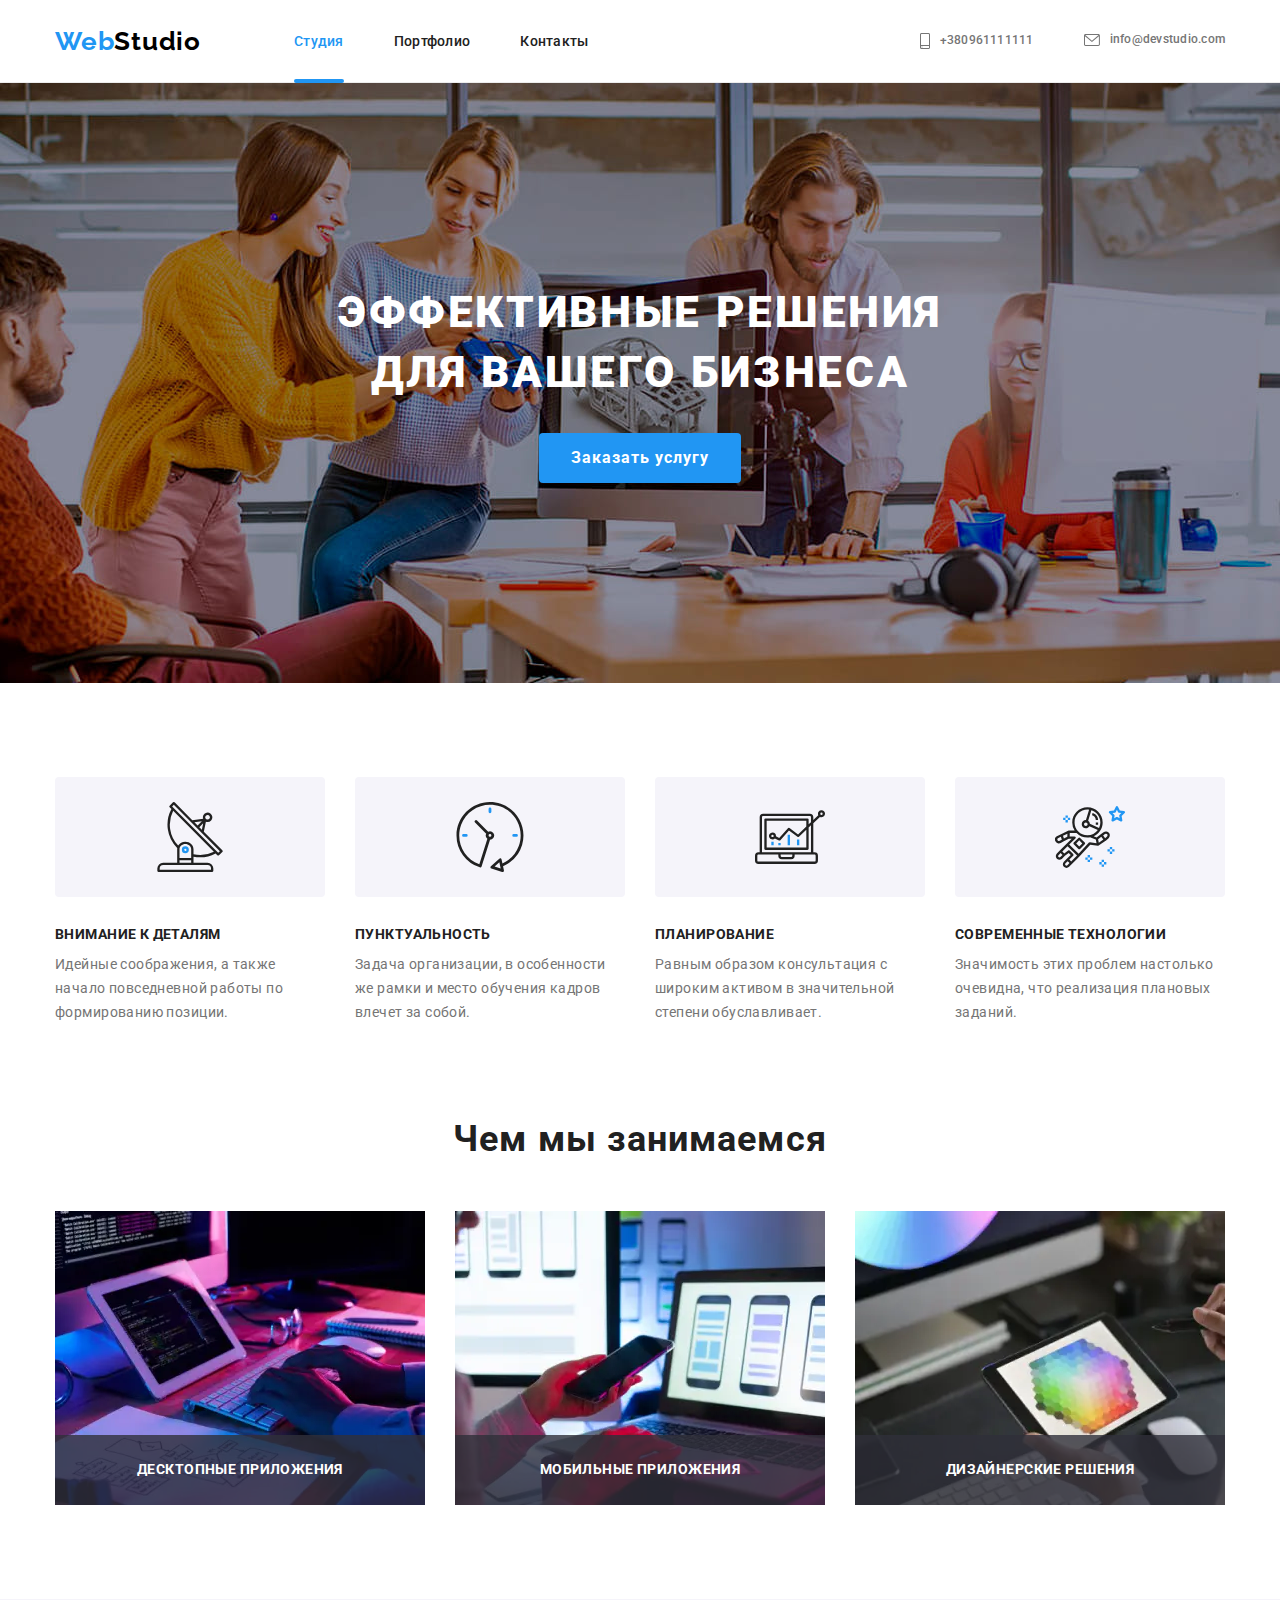
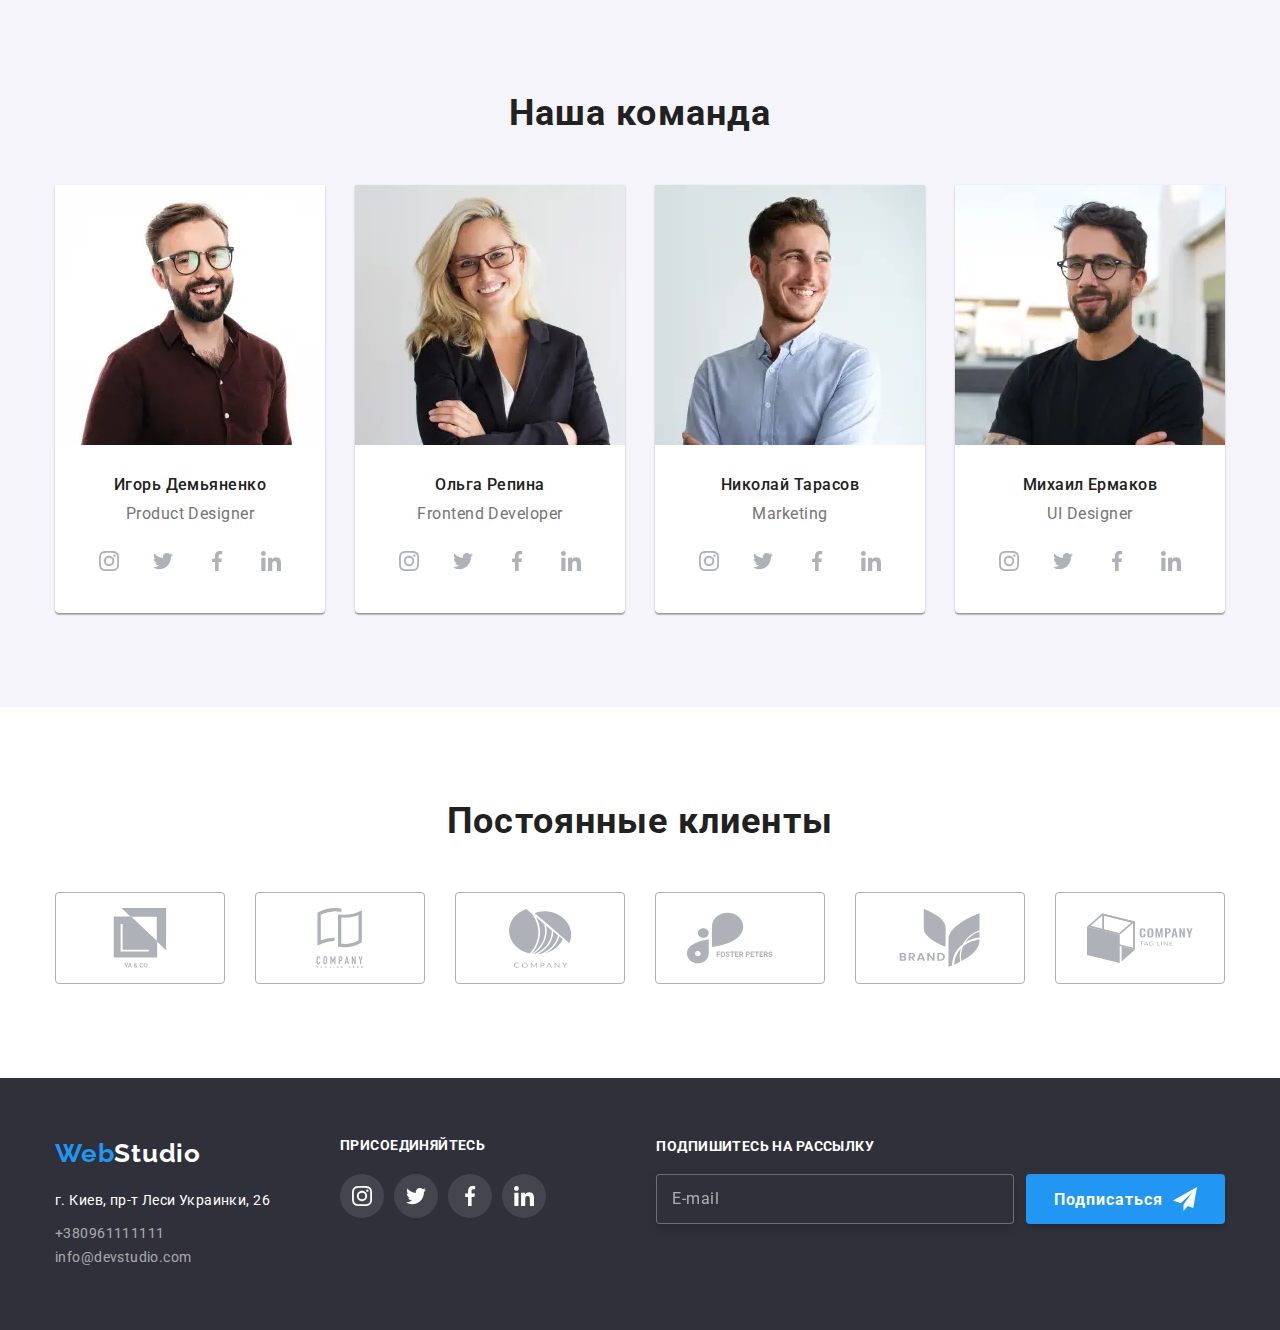
==== commit 60a53e9c: "Final INDEX 5" ====
--- a/index.html
+++ b/index.html
@@ -181,15 +181,48 @@
 
                         <ul class="image-list">
                             <li class="image-list__item">
-                                <img src="images/img (1).jpg" alt="печать на клавиатуре" width="370px">
+                                <picture>
+                                    <source media="(min-width: 1200px)" srcset="
+                                        ./images/work/occ-1-desktop.webp     1x,    
+                                        ./images/work/occ-1-desktop@2x.webp  2x
+                                        " type="image/webp" 
+                                    >
+                                    <source media="(min-width: 1200px)" srcset="
+                                        ./images/work/occ-1-desktop.jpg     1x,    
+                                        ./images/work/occ-1-desktop@2x.jpg  2x
+                                        ">
+                                    <img src="#" alt="печать на клавиатуре" width="370px">
+                                </picture>
                                 <h3 class="image-list__item__title">Десктопные приложения</h3>
                             </li>
                             <li class="image-list__item">
-                                <img src="images/img (2).jpg" alt="ноутбук и телефон в руке" width="370px">
+                                <picture>
+                                    <source media="(min-width: 1200px)" srcset="
+                                        ./images/work/occ-2-desktop.webp     1x,    
+                                        ./images/work/occ-2-desktop@2x.webp  2x
+                                        " type="image/webp"
+                                    >
+                                    <source media="(min-width: 1200px)" srcset="
+                                        ./images/work/occ-2-desktop.jpg     1x,    
+                                        ./images/work/occ-2-desktop@2x.jpg  2x
+                                        ">
+                                    <img src="#" alt="ноутбук и телефон в руке" width="370px">
+                                </picture>
                                 <h3 class="image-list__item__title">Мобильные приложения</h3>
                                 </li>
                             <li class="image-list__item">
-                                <img src="images/img (3).jpg" alt="цветной гексагон в руке" width="370px">
+                                <picture>
+                                    <source media="(min-width: 1200px)" srcset="
+                                        ./images/work/occ-3-desktop.webp     1x,    
+                                        ./images/work/occ-3-desktop@2x.webp  2x
+                                        " type="image/webp"
+                                    >
+                                    <source media="(min-width: 480px)" srcset="
+                                        ./images/work/occ-3-desktop.jpg     1x,    
+                                        ./images/work/occ-3-desktop@2x.jpg  2x
+                                        ">
+                                    <img src="#" alt="цветной гексагон в руке" width="370px">
+                                </picture>
                                 <h3 class="image-list__item__title">Дизайнерские решения</h3>
                             </li>
                         </ul>
@@ -204,7 +237,38 @@
 
                         <ul class="team-list">
                             <li class="team-list__user">
-                                <img class="team-list__user__image" src="images/Игорь Демьяненко.jpg" alt="на фото Игорь Демьяненко">
+                                <picture>
+                                    <source media="(min-width: 1200px)" srcset="
+                                        ./images/team/team-1-desktop.webp     1x,    
+                                        ./images/team/team-1-desktop@2x.webp  2x
+                                    " type="image/webp">
+                                    <source media="(min-width: 1200px)" srcset="
+                                        ./images/team/team-1-desktop.jpg     1x,    
+                                        ./images/team/team-1-desktop@2x.jpg  2x
+                                    "
+                                    >
+                                    <source media="(min-width: 768px)" srcset="
+                                        ./images/team/team-1-tablet.webp     1x,    
+                                        ./images/team/team-1-tablet@2x.webp  2x
+                                    " 
+                                    type="image/webp">
+                                    <source media="(min-width: 768px)" srcset="
+                                        ./images/team/team-1-tablet.jpg     1x,    
+                                        ./images/team/team-1-tablet@2x.jpg  2x
+                                    "
+                                    >
+                                    <source media="(max-width: 767px)" srcset="
+                                        ./images/team/team-1.webp     1x,    
+                                        ./images/team/team-1@2x.webp  2x
+                                    " 
+                                    type="image/webp">
+                                    <source media="(max-width: 767px)" srcset="
+                                        ./images/team/team-1.jpg     1x,    
+                                        ./images/team/team-1@2x.jpg  2x
+                                    "
+                                    >
+                                    <img class="team-list__user__image" src="#" alt="на фото Игорь Демьяненко">
+                                </picture>
                                 <div class="user-information">
                                     <h3 class="user-information__name">Игорь Демьяненко</h3>
                                     <p class="user-information__job">Product Designer</p>
@@ -241,7 +305,39 @@
                                 </div>
                             </li>
                             <li class="team-list__user">
-                                <img class="team-list__user__image" src="images/Ольга Репина.jpg" alt="на фото Ольга Репина">
+                                <picture>
+                                    <source media="(min-width: 1200px)" srcset="
+                                        ./images/team/team-2-desktop.webp     1x,    
+                                        ./images/team/team-2-desktop@2x.webp  2x
+                                    " 
+                                    type="image/webp">
+                                    <source media="(min-width: 1200px)" srcset="
+                                        ./images/team/team-2-desktop.jpg     1x,    
+                                        ./images/team/team-2-desktop@2x.jpg  2x
+                                    "
+                                    >
+                                    <source media="(min-width: 768px)" srcset="
+                                        ./images/team/team-2-tablet.webp     1x,    
+                                        ./images/team/team-2-tablet@2x.webp  2x
+                                    " 
+                                    type="image/webp">
+                                    <source media="(min-width: 768px)" srcset="
+                                        ./images/team/team-2-tablet.jpg     1x,    
+                                        ./images/team/team-2-tablet@2x.jpg  2x
+                                    "
+                                    >
+                                    <source media="(max-width: 767px)" srcset="
+                                        ./images/team/team-2.webp     1x,    
+                                        ./images/team/team-2@2x.webp  2x
+                                    " 
+                                    type="image/webp">
+                                    <source media="(max-width: 767px)" srcset="
+                                        ./images/team/team-1.jpg     1x,    
+                                        ./images/team/team-1@2x.jpg  2x
+                                    "
+                                    >
+                                    <img class="team-list__user__image" src="images/Ольга Репина.jpg" alt="на фото Ольга Репина">
+                                </picture>
                                 <div class="user-information">
                                     <h3 class="user-information__name">Ольга Репина</h3>
                                     <p class="user-information__job">Frontend Developer</p>
@@ -278,7 +374,39 @@
                                 </div>
                             </li>
                             <li class="team-list__user">
+                                <picture>
+                                    <source media="(min-width: 1200px)" srcset="
+                                        ./images/team/team-3-desktop.webp     1x,    
+                                        ./images/team/team-3-desktop@2x.webp  2x
+                                    " 
+                                    type="image/webp">
+                                    <source media="(min-width: 1200px)" srcset="
+                                        ./images/team/team-3-desktop.jpg     1x,    
+                                        ./images/team/team-3-desktop@2x.jpg  2x
+                                    "
+                                    >
+                                    <source media="(min-width: 768px)" srcset="
+                                        ./images/team/team-3-tablet.webp     1x,    
+                                        ./images/team/team-3-tablet@2x.webp  2x
+                                    " 
+                                    type="image/webp">
+                                    <source media="(min-width: 768px)" srcset="
+                                        ./images/team/team-3-tablet.jpg     1x,    
+                                        ./images/team/team-3-tablet@2x.jpg  2x
+                                    "
+                                    >
+                                    <source media="(max-width: 767px)" srcset="
+                                        ./images/team/team-3.webp     1x,    
+                                        ./images/team/team-3@2x.webp  2x
+                                    " 
+                                    type="image/webp">
+                                    <source media="(max-width: 767px)" srcset="
+                                        ./images/team/team-1.jpg     1x,    
+                                        ./images/team/team-1@2x.jpg  2x
+                                    "
+                                    >
                                 <img class="team-list__user__image" src="images/Николай Тарасов.jpg" alt="на фото Николай Тарасов">
+                                </picture>
                                 <div class="user-information">
                                     <h3 class="user-information__name">Николай Тарасов</h3>
                                     <p class="user-information__job">Marketing</p>
@@ -315,7 +443,39 @@
                                 </div>
                             </li>
                             <li class="team-list__user">
-                                <img class="team-list__user__image" src="images/Михаил Ермаков.jpg" alt="на фото Михаил Ермаков">
+                                <picture>
+                                    <source media="(min-width: 1200px)" srcset="
+                                        ./images/team/team-4-desktop.webp     1x,    
+                                        ./images/team/team-4-desktop@2x.webp  2x
+                                    " 
+                                    type="image/webp">
+                                    <source media="(min-width: 1200px)" srcset="
+                                        ./images/team/team-4-desktop.jpg     1x,    
+                                        ./images/team/team-4-desktop@2x.jpg  2x
+                                    "
+                                    >
+                                    <source media="(min-width: 768px)" srcset="
+                                        ./images/team/team-4-tablet.webp     1x,    
+                                        ./images/team/team-4-tablet@2x.webp  2x
+                                    " 
+                                    type="image/webp">
+                                    <source media="(min-width: 768px)" srcset="
+                                        ./images/team/team-4-tablet.jpg     1x,    
+                                        ./images/team/team-4-tablet@2x.jpg  2x
+                                    "
+                                    >
+                                    <source media="(max-width: 767px)" srcset="
+                                        ./images/team/team-4.webp     1x,    
+                                        ./images/team/team-4@2x.webp  2x
+                                    "
+                                    type="image/webp">
+                                    <source media="(max-width: 767px)" srcset="
+                                        ./images/team/team-4.jpg     1x,    
+                                        ./images/team/team-4@2x.jpg  2x
+                                    "
+                                    >
+                                    <img class="team-list__user__image" src="images/Михаил Ермаков.jpg" alt="на фото Михаил Ермаков">
+                                </picture>
                                 <div class="user-information">
                                     <h3 class="user-information__name">Михаил Ермаков</h3>
                                     <p class="user-information__job">UI Designer</p>
--- a/css/main.min.css
+++ b/css/main.min.css
@@ -1,2 +1,2 @@
-:root{--title-color: #212121;--subtitle-color: #757575;--hover-focus-color: #2196f3;--logo-color-light: #ffffff;--logo-color-dark: #000000;--icons: #afb1b8}.visually-hidden{position:absolute;white-space:nowrap;width:1px;height:1px;overflow:hidden;border:0;padding:0;clip:rect(0 0 0 0);clip-path:inset(50%);margin:-1px}body{font-family:'Roboto', sans-serif;color:var(--title-color)}img{display:block;min-width:100%;height:auto}ul{list-style:none;margin:0;padding:0}a{text-decoration:none}p,h1,h2,h3{margin:0}.is-hidden{overflow:hidden;transition-property:translatey(100%);transition-duration:250ms;transition-timing-function:cubic-bezier(0.4, 0, 0.2, 1)}.backdrop{width:100vw;height:100vh;position:fixed;top:0;bottom:0;left:0;right:0;background-color:rgba(0,0,0,0.2);transition-property:background-color,translatey(100%);transition-duration:250ms;transition-timing-function:cubic-bezier(0.4, 0, 0.2, 1)}.backdrop.is-hidden{opacity:0;pointer-events:none;visibility:hidden}.hero-btn{font-weight:700;font-size:16px;line-height:1.87;letter-spacing:0.06em;color:#ffffff;background:var(--hover-focus-color);box-shadow:0px 4px 4px rgba(0,0,0,0.15);border-radius:4px;cursor:pointer;margin-left:auto;margin-right:auto;padding:10px 32px;display:block;border:none;border-radius:4px}.portfolio-btn__list{display:flex;justify-content:center;margin-bottom:50px}.portfolio-btn__list .portfolio-btn__item:not(:first-child){margin-left:8px}.portfolio__btn{font-weight:500;font-size:16px;line-height:1.625;margin-left:auto;margin-right:auto;padding:6px 22px;border:none;text-align:center;letter-spacing:0.03em;color:var(--title-color);background:#f5f4fa;border-radius:4px;transition-property:color, background-color, box-shadow;transition-duration:250ms;transition-timing-function:cubic-bezier(0.4, 0, 0.2, 1)}.portfolio__btn:hover,.portfolio__btn:focus{color:#ffffff;background-color:var(--hover-focus-color);cursor:pointer;box-shadow:0px 3px 1px rgba(0,0,0,0.1),0px 1px 2px rgba(0,0,0,0.08),0px 2px 2px rgba(0,0,0,0.12);border-radius:4px}.container{padding-left:15px;padding-right:15px;margin-left:auto;margin-right:auto}@media screen and (min-width: 480px){.container{width:480px}}@media screen and (min-width: 768px){.container{width:768px}}@media screen and (min-width: 1200px){.container{width:1200px}}@media screen and (max-width: 767px){.footer-form{display:flex;margin-top:60px}.footer-form-area{display:flex;align-items:center;flex-direction:column;font-weight:700;font-size:14px;line-height:16px;letter-spacing:0.03em;text-transform:uppercase;color:#ffffff}.footer-form-box{display:flex;flex-direction:column;margin-top:20px;align-items:center}.footer-form-input{display:flex;justify-content:center;border:1px solid rgba(255,255,255,0.3);filter:drop-shadow(0px 4px 4px rgba(0,0,0,0.15));border-radius:4px;background-color:#2f303a;width:450px;height:50px;padding:15px 15px;cursor:pointer;font-size:14px;line-height:16px;letter-spacing:0.01em;color:rgba(255,255,255,0.6)}.footer-form-input::placeholder{font-size:16px;line-height:1.25;letter-spacing:0.03em;color:rgba(255,255,255,0.6)}.footer-form-btn{margin-top:20px;height:50px;font-weight:700;font-size:16px;line-height:1.87;letter-spacing:0.06em;color:#ffffff;background:var(--hover-focus-color);box-shadow:0px 4px 4px rgba(0,0,0,0.15);border-radius:4px;cursor:pointer;padding:0px 28px;border-radius:4px;display:block;border:none;display:flex;align-items:center;justify-content:center}.footer-form-icon-send{margin-left:10px}}@media screen and (min-width: 768px) and (max-width: 1199px){.footer-form{display:flex;justify-content:center;margin-top:60px}.footer-form-area{display:flex;align-items:center;flex-direction:column;font-weight:700;font-size:14px;line-height:16px;letter-spacing:0.03em;text-transform:uppercase;color:#ffffff}.footer-form-box{display:flex;flex-direction:column;margin-top:20px;align-items:center}.footer-form-input{display:flex;justify-content:center;border:1px solid rgba(255,255,255,0.3);filter:drop-shadow(0px 4px 4px rgba(0,0,0,0.15));border-radius:4px;background-color:#2f303a;width:450px;height:50px;padding:15px 15px;cursor:pointer;font-size:14px;line-height:16px;letter-spacing:0.01em;color:rgba(255,255,255,0.6)}.footer-form-input::placeholder{font-size:16px;line-height:1.25;letter-spacing:0.03em;color:rgba(255,255,255,0.6)}.footer-form-btn{margin-top:20px;height:50px;font-weight:700;font-size:16px;line-height:1.87;letter-spacing:0.06em;color:#ffffff;background:var(--hover-focus-color);box-shadow:0px 4px 4px rgba(0,0,0,0.15);border-radius:4px;cursor:pointer;padding:0px 28px;border-radius:4px;display:block;border:none;display:flex;align-items:center;justify-content:center}.footer-form-icon-send{margin-left:10px}}@media screen and (min-width: 1200px){.footer-form{display:flex;justify-content:center}.footer-form-area{font-weight:700;font-size:14px;line-height:16px;letter-spacing:0.03em;text-transform:uppercase;color:#ffffff}.footer-form-box{display:flex;align-items:center;margin-top:20px}.footer-form-input{display:flex;justify-content:center;border:1px solid rgba(255,255,255,0.3);filter:drop-shadow(0px 4px 4px rgba(0,0,0,0.15));border-radius:4px;background-color:#2f303a;width:358px;height:50px;padding:15px 15px;cursor:pointer;font-size:14px;line-height:16px;letter-spacing:0.01em;color:rgba(255,255,255,0.6)}.footer-form-input::placeholder{font-size:16px;line-height:1.25;letter-spacing:0.03em;color:rgba(255,255,255,0.6)}.footer-form-btn{margin-left:12px;height:50px;font-weight:700;font-size:16px;line-height:1.87;letter-spacing:0.06em;color:#ffffff;background:var(--hover-focus-color);box-shadow:0px 4px 4px rgba(0,0,0,0.15);border-radius:4px;cursor:pointer;padding:0px 28px;border-radius:4px;display:block;border:none;display:flex;align-items:center;justify-content:center}.footer-form-icon-send{margin-left:10px}}.modal-form-checkbox-lable{display:flex;align-items:center;justify-content:center;font-size:14px;line-height:1.71;letter-spacing:0.03em;color:#757575;margin-top:20px;margin-bottom:30px;cursor:pointer}.modal-form-checkbox-lable::before{display:block;content:'';height:15px;width:15px;margin-right:7px;border:1px solid #212121;border-radius:2px}.modal-form-checkbox:checked+.modal-form-checkbox-lable::before{background-image:url("../images/icon-check1.svg");background-color:var(--hover-focus-color);background-size:contain;background-origin:content-box;border-color:var(--hover-focus-color)}.modal-form-checkbox:focus+.modal-form-checkbox-lable::before{outline:1px solid black}.contract{color:var(--hover-focus-color);font-size:14px;line-height:1.71;letter-spacing:0.03em}.modal-form-btn{font-weight:700;font-size:16px;line-height:1.87;letter-spacing:0.06em;color:#ffffff;background:var(--hover-focus-color);box-shadow:0px 4px 4px rgba(0,0,0,0.15);border-radius:4px;cursor:pointer;margin-left:auto;margin-right:auto;padding:10px 55px;display:block;border:none;border-radius:4px;cursor:pointer}.modal-form{display:flex;flex-direction:column}.modal-form__area{font-size:12px;line-height:14px;letter-spacing:0.01em;color:#757575;margin-bottom:10px}.moda-form-box{position:relative;margin-top:4px;display:block}.modal-form-input{width:100%;height:40px;border:1px solid rgba(33,33,33,0.2);border-radius:4px;padding-left:42px;cursor:pointer;transition-property:border-color;transition-duration:250ms;transition-timing-function:cubic-bezier(0.4, 0, 0.2, 1)}.modal-form-input:hover,.modal-form-input:focus{border-color:var(--hover-focus-color);outline:none}.modal-form-massege{display:block;width:100%;height:120px;padding:12px 16px;border:1px solid rgba(33,33,33,0.2);border-radius:4px;margin-top:4px;resize:none;cursor:pointer;transition-property:border-color;transition-duration:250ms;transition-timing-function:cubic-bezier(0.4, 0, 0.2, 1)}.modal-form-massege::placeholder{font-size:14px;line-height:16px;letter-spacing:0.01em;color:rgba(117,117,117,0.5)}.modal-form-massege:hover,.modal-form-massege:focus{border-color:var(--hover-focus-color);outline:none}.modal-form-icons{fill:#212121;position:absolute;top:50%;left:12px;transform:translateY(-50%);transition-property:fill, border-color;transition-duration:250ms;transition-timing-function:cubic-bezier(0.4, 0, 0.2, 1)}.modal-form-input:hover+.modal-form-icons,.modal-form-input:focus+.modal-form-icons{fill:var(--hover-focus-color)}.moda-form-box{position:relative;margin-top:4px;display:block}.contract{color:var(--hover-focus-color);font-size:14px;line-height:1.71;letter-spacing:0.03em}.project-box{position:relative;overflow:hidden}.overlay{position:absolute;top:0;left:0;width:100%;height:100%;padding:63px 24px;background-color:rgba(33,150,243,0.9);transition-property:translatey(100%);transform:translatey(100%);transition-duration:250ms;transition-timing-function:cubic-bezier(0.4, 0, 0.2, 1)}.overlay>p{color:#ffffff;font-size:18px;line-height:1.56;letter-spacing:0.03em}@media screen and (max-width: 767px){.section{padding-top:60px;padding-bottom:60px}}@media screen and (min-width: 768px){.section{padding-top:60px;padding-bottom:60px}}@media screen and (min-width: 1200px){.section{padding-top:94px;padding-bottom:94px}}@media screen and (max-width: 767px){.footer-logo{display:flex;justify-content:center;font-family:'Raleway';font-weight:700;font-size:24px;line-height:1.16;letter-spacing:0.03em;color:var(--logo-color-light)}}@media screen and (min-width: 768px) and (max-width: 1199px){.footer-logo{display:flex;justify-content:center;font-family:'Raleway';font-weight:700;font-size:24px;line-height:1.16;letter-spacing:0.03em;color:var(--logo-color-light)}}@media screen and (min-width: 1200px){.footer-logo{font-family:'Raleway';font-weight:700;font-size:26px;line-height:1.19;letter-spacing:0.03em;color:var(--logo-color-light)}}.logo-header{font-family:'Raleway';font-weight:700;font-size:26px;line-height:1.19;letter-spacing:0.03em;color:var(--logo-color-dark);margin-right:88px}@media screen and (min-width: 1200px){.logo-header{margin-right:93px}}.logo-color{color:var(--hover-focus-color)}.site-nav{display:flex;align-items:center}.nav-list{display:flex;align-items:center;padding-top:32px;padding-bottom:32px}@media screen and (max-width: 767px){.nav-list{display:none}}.nav-list__item:not(:last-child){margin-right:50px}.nav-list .nav-list__link{font-weight:500;font-size:14px;line-height:1.14;letter-spacing:0.02em;cursor:pointer}.nav-list .current{color:var(--hover-focus-color)}.nav-list__link{color:var(--title-color);transition-property:color;transition-duration:250ms;transition-timing-function:cubic-bezier(0.4, 0, 0.2, 1)}.nav-list__link:hover,.nav-list__link:focus{color:var(--hover-focus-color);cursor:pointer}.nav-list__link.current{position:relative}.nav-list__link.current::after{content:'';display:block;width:100%;height:4px;background-color:#2196f3;border-radius:2px;position:absolute;bottom:-34px}.contacts-list{margin-left:auto}@media screen and (max-width: 768px){.contacts-list{display:none}}@media screen and (min-width: 1200px){.contacts-list{display:flex}}@media screen and (min-width: 1200px){.contacts-list__item:not(:last-child){margin-right:50px}}.contacts-list__link{font-weight:500;font-size:14px;line-height:1.14;letter-spacing:0.02em;color:var(--subtitle-color);padding-top:5px;padding-bottom:5px;display:flex;align-items:center;transition-property:color;transition-duration:250ms;transition-timing-function:cubic-bezier(0.4, 0, 0.2, 1)}@media screen and (min-width: 768px){.contacts-list__link{font-size:12px;line-height:1.16}}.contacts-list__link:hover,.contacts-list__link:focus{color:var(--hover-focus-color);cursor:pointer}.contacts-list__link__icon{margin-right:8px;fill:currentColor}@media screen and (min-width: 1200px){.contacts-list__link__icon{margin-right:10px}}@media screen and (max-width: 767px){.footer-connect{margin-top:60px}.footer-connect-title{display:flex;justify-content:center;color:#ffffff;font-weight:700;font-size:14px;line-height:1.14;letter-spacing:0.03em;text-transform:uppercase;margin-bottom:20px}.footer-connect-social{display:flex}.footer-connect-social__item:not(:first-child){margin-left:10px}.footer-connect-social__links{display:flex;justify-content:center;align-items:center;fill:#ffffff;width:44px;height:44px;border-radius:50px;background-color:rgba(255,255,255,0.1);transition-property:background-color, fill;transition-duration:250ms;transition-timing-function:cubic-bezier(0.4, 0, 0.2, 1)}.footer-connect-social__links:hover,.footer-connect-social__links:focus{fill:#ffffff;background-color:var(--hover-focus-color)}.footer-connect-social__icons{width:20px;height:20px}}.footer-connect-title{color:#ffffff;font-weight:700;font-size:14px;line-height:1.14;letter-spacing:0.03em;text-transform:uppercase;margin-bottom:20px}.footer-connect-social{display:flex}.footer-connect-social__item:not(:first-child){margin-left:10px}.footer-connect-social__links{display:flex;justify-content:center;align-items:center;fill:#ffffff;width:44px;height:44px;border-radius:50px;background-color:rgba(255,255,255,0.1);transition-property:background-color, fill;transition-duration:250ms;transition-timing-function:cubic-bezier(0.4, 0, 0.2, 1)}.footer-connect-social__links:hover,.footer-connect-social__links:focus{fill:#ffffff;background-color:var(--hover-focus-color)}.footer-connect-social__icons{width:20px;height:20px}@media screen and (min-width: 768px) and (max-width: 1199px){.footer-connect-title{display:flex;justify-content:center;color:#ffffff;font-weight:700;font-size:14px;line-height:1.14;letter-spacing:0.03em;text-transform:uppercase;margin-bottom:20px}.footer-connect-social{display:flex}.footer-connect-social__item:not(:first-child){margin-left:10px}.footer-connect-social__links{display:flex;justify-content:center;align-items:center;fill:#ffffff;width:44px;height:44px;border-radius:50px;background-color:rgba(255,255,255,0.1);transition-property:background-color, fill;transition-duration:250ms;transition-timing-function:cubic-bezier(0.4, 0, 0.2, 1)}.footer-connect-social__links:hover,.footer-connect-social__links:focus{fill:#ffffff;background-color:var(--hover-focus-color)}.footer-connect-social__icons{width:20px;height:20px}.footer-connect-title{color:#ffffff;font-weight:700;font-size:14px;line-height:1.14;letter-spacing:0.03em;text-transform:uppercase;margin-bottom:20px}.footer-connect-social{display:flex}.footer-connect-social__item:not(:first-child){margin-left:10px}.footer-connect-social__links{display:flex;justify-content:center;align-items:center;fill:#ffffff;width:44px;height:44px;border-radius:50px;background-color:rgba(255,255,255,0.1);transition-property:background-color, fill;transition-duration:250ms;transition-timing-function:cubic-bezier(0.4, 0, 0.2, 1)}.footer-connect-social__links:hover,.footer-connect-social__links:focus{fill:#ffffff;background-color:var(--hover-focus-color)}.footer-connect-social__icons{width:20px;height:20px}}@media screen and (min-width: 1200px){.footer-connect{margin-left:70px}.footer-connect-title{display:flex;color:#ffffff;font-weight:700;font-size:14px;line-height:1.14;letter-spacing:0.03em;text-transform:uppercase;margin-bottom:20px}.footer-connect-social{display:flex}.footer-connect-social__item:not(:first-child){margin-left:10px}.footer-connect-social__links{display:flex;justify-content:center;align-items:center;fill:#ffffff;width:44px;height:44px;border-radius:50px;background-color:rgba(255,255,255,0.1);transition-property:background-color, fill;transition-duration:250ms;transition-timing-function:cubic-bezier(0.4, 0, 0.2, 1)}.footer-connect-social__links:hover,.footer-connect-social__links:focus{fill:#ffffff;background-color:var(--hover-focus-color)}.footer-connect-social__icons{width:20px;height:20px}.footer-connect-title{color:#ffffff;font-weight:700;font-size:14px;line-height:1.14;letter-spacing:0.03em;text-transform:uppercase;margin-bottom:20px}.footer-connect-social{display:flex}.footer-connect-social__item:not(:first-child){margin-left:10px}.footer-connect-social__links{display:flex;justify-content:center;align-items:center;fill:#ffffff;width:44px;height:44px;border-radius:50px;background-color:rgba(255,255,255,0.1);transition-property:background-color, fill;transition-duration:250ms;transition-timing-function:cubic-bezier(0.4, 0, 0.2, 1)}.footer-connect-social__links:hover,.footer-connect-social__links:focus{fill:#ffffff;background-color:var(--hover-focus-color)}.footer-connect-social__icons{width:20px;height:20px}}@media screen and (max-width: 767px){.footer-contacts__list{display:flex;flex-direction:column;align-items:center;margin-top:20px}.footer-contacts__list .footer-contacts__item{margin-bottom:9px}.footer-contact__address{font-style:normal;font-size:14px;line-height:1.71;letter-spacing:0.03em;color:#ffffff}.footer-contact__tel{font-style:normal;font-size:14px;line-height:1.71;letter-spacing:0.03em;color:rgba(255,255,255,0.6)}.footer-contact__mail{font-style:normal;font-size:14px;line-height:1.71;letter-spacing:0.03em;color:rgba(255,255,255,0.6)}}.footer-contacts__list{margin-top:20px}.footer-contacts__list .footer-contacts__item{margin-bottom:9px}@media screen and (min-width: 768px) and (max-width: 1199px){.footer-contacts__list{display:flex;flex-direction:column;align-items:center;margin-top:20px}.footer-contacts__list .footer-contacts__item{margin-bottom:9px}.footer-contact__address{font-style:normal;font-size:14px;line-height:1.71;letter-spacing:0.03em;color:#ffffff}.footer-contact__tel{font-style:normal;font-size:14px;line-height:1.71;letter-spacing:0.03em;color:rgba(255,255,255,0.6)}.footer-contact__mail{font-style:normal;font-size:14px;line-height:1.71;letter-spacing:0.03em;color:rgba(255,255,255,0.6)}.footer-contacts__list{margin-top:20px}.footer-contacts__list .footer-contacts__item{margin-bottom:9px}}@media screen and (min-width: 1200px){.footer-contacts__list{display:flex;flex-direction:column;margin-top:20px}.footer-contacts__list .footer-contacts__item{margin-bottom:9px}.footer-contact__address{font-style:normal;font-size:14px;line-height:1.71;letter-spacing:0.03em;color:#ffffff}.footer-contact__tel{font-style:normal;font-size:14px;line-height:1.71;letter-spacing:0.03em;color:rgba(255,255,255,0.6)}.footer-contact__mail{font-style:normal;font-size:14px;line-height:1.71;letter-spacing:0.03em;color:rgba(255,255,255,0.6)}.footer-contacts__list{margin-top:20px}.footer-contacts__list .footer-contacts__item{margin-bottom:9px}}.project-information{background:#ffffff;border:1px solid #eeeeee;padding-left:24px;padding-top:20px;padding-bottom:20px;padding-right:24px}.project-information__name{font-weight:700;font-size:18px;line-height:2;letter-spacing:0.06em;color:#212121}.project-information__type{font-size:16px;line-height:1.87;letter-spacing:0.03em;color:var(--subtitle-color);margin-top:4px}.burger-btn{background-color:transparent;cursor:pointer;border:none;padding:0;line-height:0}@media screen and (min-width: 768px){.burger-btn{display:none}}.burger-btn__icon:hover,.burger-btn__icon:focus{fill:var(--hover-focus-color)}.footer{background-color:#2f303a;padding-top:60px;padding-bottom:60px}@media screen and (max-width: 767px){.flex{display:flex;flex-direction:column;align-items:center;justify-content:center}}@media screen and (min-width: 768px) and (max-width: 1199px){.flex__contact__connect{display:flex;justify-content:space-around;margin-bottom:60px}}@media screen and (min-width: 1200px){.flex{display:flex;justify-content:space-between}.flex__contact__connect{display:flex}}.header{align-items:center;border-bottom:1px solid #ececec}@media screen and (min-width: 768px){.header{padding-top:26;padding-bottom:26}}@media screen and (min-width: 1200px){.header{padding-top:24;padding-bottom:24}}.header .container{display:flex;align-items:center}.header__container{justify-content:space-between}.mobile-menu{position:fixed;z-index:100;top:0;left:0;width:100vw;height:100vh;padding:48px 40px;background-color:#ffffff;opacity:0;visibility:hidden;pointer-events:none;transition-property:visibility, opacity, background-color;transition-duration:250ms;transition-timing-function:cubic-bezier(0.4, 0, 0.2, 1)}.mobile-menu.is-open{opacity:1;visibility:visible;pointer-events:all}.mobile-close-btn{position:absolute;top:10px;right:15px;background-color:transparent;cursor:pointer;border:none;padding:0;line-height:0}@media screen and (max-width: 767px){.regular-customers-title{font-weight:700;font-size:28px;line-height:1.17;text-align:center;letter-spacing:0.03em;color:var(--title-color);margin-bottom:30px}.regular-customers{display:flex;flex-wrap:wrap;justify-content:center}}@media screen and (max-width: 767px) and (max-width: 1199px){.regular-customers__item:nth-child(2n){margin-left:30px}.regular-customers__item:nth-child(-n+4){margin-bottom:30px}}@media screen and (max-width: 767px){.regular-customers .regular-customers__item{width:210px;height:92px}.regular-customers .regular-customers__link{display:flex;justify-content:center;align-items:center;border:1px solid #afb1b8;border-radius:4px;width:100%;height:100%;color:var(--icons);transition-property:color, border, fill;transition-duration:250ms;transition-timing-function:cubic-bezier(0.4, 0, 0.2, 1)}.regular-customers .regular-customers__link:hover,.regular-customers .regular-customers__link:focus{color:var(--hover-focus-color);border-color:var(--hover-focus-color)}.regular-customers .regular-customers__icon{fill:currentColor}}@media screen and (min-width: 768px){.regular-customers-title{font-weight:700;font-size:28px;line-height:1.17;text-align:center;letter-spacing:0.03em;color:var(--title-color);margin-bottom:30px}.regular-customers{display:flex;flex-wrap:wrap;justify-content:center}}@media screen and (min-width: 768px) and (max-width: 1199px){.regular-customers__item:nth-child(-n+2){margin-right:30px}.regular-customers__item:nth-child(5n){margin-left:30px;margin-right:30px}.regular-customers__item:nth-child(-n+4){margin-bottom:30px}}@media screen and (min-width: 768px){.regular-customers .regular-customers__item{width:226px;height:92px}.regular-customers .regular-customers__link{display:flex;justify-content:center;align-items:center;border:1px solid #afb1b8;border-radius:4px;width:100%;height:100%;color:var(--icons);transition-property:color, border, fill;transition-duration:250ms;transition-timing-function:cubic-bezier(0.4, 0, 0.2, 1)}.regular-customers .regular-customers__link:hover,.regular-customers .regular-customers__link:focus{color:var(--hover-focus-color);border-color:var(--hover-focus-color)}.regular-customers .regular-customers__icon{fill:currentColor}}@media screen and (min-width: 1200px){.regular-customers-title{font-weight:700;font-size:36px;line-height:1.16;text-align:center;letter-spacing:0.03em;color:var(--title-color);margin-bottom:50px}.regular-customers{display:flex;justify-content:center}.regular-customers .regular-customers__item{width:170px;height:92px}.regular-customers .regular-customers__item:not(:last-child){margin-right:30px}.regular-customers .regular-customers__link{display:flex;justify-content:center;align-items:center;border:1px solid #afb1b8;border-radius:4px;width:100%;height:100%;color:var(--icons);transition-property:color, border, fill;transition-duration:250ms;transition-timing-function:cubic-bezier(0.4, 0, 0.2, 1)}.regular-customers .regular-customers__link:hover,.regular-customers .regular-customers__link:focus{color:var(--hover-focus-color);border-color:var(--hover-focus-color)}.regular-customers .regular-customers__icon{fill:currentColor}}.team{background-color:#f5f4fa}@media screen and (max-width: 767px){.team-title{font-weight:700;font-size:28px;line-height:1.17;text-align:center;letter-spacing:0.03em;color:var(--title-color);margin-bottom:30px}.team-list{display:flex;flex-direction:column;text-align:center;justify-content:center}.team-list__user{background:#ffffff;box-shadow:0px 1px 3px rgba(0,0,0,0.12),0px 1px 1px rgba(0,0,0,0.14),0px 2px 1px rgba(0,0,0,0.2);border-radius:0px 0px 4px 4px}.team-list__user:not(:first-child){margin-top:30px}.team-list__user__image{width:450px}.user-information{padding-top:30px;padding-bottom:30px}.user-information__name{font-weight:500;font-size:16px;line-height:1.19;letter-spacing:0.03em;color:var(--title-color);margin-bottom:10px}.user-information__job{font-size:16px;line-height:1.19;letter-spacing:0.03em;color:var(--subtitle-color);margin-bottom:16px}.user-information-social{display:flex;justify-content:center}.user-information-social__item:not(:first-child){margin-left:10px}.user-information-social__links{display:flex;justify-content:center;align-items:center;fill:var(--icons);width:44px;height:44px;border-radius:50px;transition-property:fill, background-color;transition-duration:250ms;transition-timing-function:cubic-bezier(0.4, 0, 0.2, 1)}.user-information-social__links:hover,.user-information-social__links:focus{fill:#ffffff;background-color:var(--hover-focus-color)}.user-information-social__icon{width:20px;height:20px}}@media screen and (min-width: 768px){.team-title{font-weight:700;font-size:28px;line-height:1.17;text-align:center;letter-spacing:0.03em;color:var(--title-color);margin-bottom:30px}.team-list{display:flex;flex-wrap:wrap;text-align:center;justify-content:center}}@media screen and (min-width: 768px) and (max-width: 1199px){.team-list__user:nth-child(2n+1){margin-right:30px}.team-list__user:nth-child(-n+2){margin-bottom:30px}}@media screen and (min-width: 768px){.team-list__user{background:#ffffff;box-shadow:0px 1px 3px rgba(0,0,0,0.12),0px 1px 1px rgba(0,0,0,0.14),0px 2px 1px rgba(0,0,0,0.2);border-radius:0px 0px 4px 4px}.team-list__user__image{width:354px}.team-list .user-information{padding-top:30px;padding-bottom:30px}.team-list .user-information__name{font-weight:500;font-size:16px;line-height:1.19;letter-spacing:0.03em;color:var(--title-color);margin-bottom:10px}.team-list .user-information__job{font-size:16px;line-height:1.19;letter-spacing:0.03em;color:var(--subtitle-color);margin-bottom:16px}.team-list .user-information-social{display:flex;justify-content:center}.team-list .user-information-social__item:not(:first-child){margin-left:10px}.team-list .user-information-social__links{display:flex;justify-content:center;align-items:center;fill:var(--icons);width:44px;height:44px;border-radius:50px;transition-property:fill, background-color;transition-duration:250ms;transition-timing-function:cubic-bezier(0.4, 0, 0.2, 1)}.team-list .user-information-social__links:hover,.team-list .user-information-social__links:focus{fill:#ffffff;background-color:var(--hover-focus-color)}.team-list .user-information-social__icon{width:20px;height:20px}}@media screen and (min-width: 1200px){.team-title{font-weight:700;font-size:36px;line-height:1.16;text-align:center;letter-spacing:0.03em;color:var(--title-color);margin-bottom:50px}.team-list{display:flex;text-align:center}.team-list__user{background:#ffffff;box-shadow:0px 1px 3px rgba(0,0,0,0.12),0px 1px 1px rgba(0,0,0,0.14),0px 2px 1px rgba(0,0,0,0.2);border-radius:0px 0px 4px 4px}.team-list__user:not(:first-child){margin-left:30px}.team-list__user__image{width:270px}.user-information{padding-top:30px;padding-bottom:30px}.user-information__name{font-weight:500;font-size:16px;line-height:1.19;letter-spacing:0.03em;color:var(--title-color);width:270px;margin-bottom:10px}.user-information__job{font-size:16px;line-height:1.19;letter-spacing:0.03em;color:var(--subtitle-color);margin-bottom:16px}.user-information-social{display:flex;justify-content:center}.user-information-social__item:not(:first-child){margin-left:10px}.user-information-social__links{display:flex;justify-content:center;align-items:center;fill:var(--icons);width:44px;height:44px;border-radius:50px;transition-property:fill, background-color;transition-duration:250ms;transition-timing-function:cubic-bezier(0.4, 0, 0.2, 1)}.user-information-social__links:hover,.user-information-social__links:focus{fill:#ffffff;background-color:var(--hover-focus-color)}.user-information-social__icon{width:20px;height:20px}}.work{padding-top:0}@media screen and (max-width: 1199px){.work{display:none}}.work-title{font-weight:700;font-size:36px;line-height:1.16;text-align:center;letter-spacing:0.03em;color:var(--title-color);margin-bottom:50px}.image-list{display:flex}.image-list__item{position:relative}.image-list__item:not(:last-child){margin-right:30px}.image-list__item__title{display:flex;align-items:center;justify-content:center;position:absolute;text-transform:uppercase;height:70px;font-weight:700;font-size:14px;line-height:1.14;text-align:center;letter-spacing:0.03em;text-transform:uppercase;width:100%;bottom:0;background-color:rgba(47,48,58,0.8);text-align:center;color:#ffffff}@media screen and (max-width: 767px){.list-advantages{display:flex;flex-direction:column;align-items:center}.list-advantages__item:not(:last-child){margin-bottom:30px}.list-advantages__icon{width:450px;height:120px;background:#f5f4fa;border-radius:4px;margin-bottom:30px;display:flex;align-items:center;justify-content:center}.list-advantages__item__title{font-weight:700;font-size:14px;line-height:1.14;letter-spacing:0.03em;text-transform:uppercase;color:var(--title-color);margin-bottom:10px;display:flex;justify-content:center}.list-advantages__item__text{font-size:14px;line-height:1.71;letter-spacing:0.03em;color:var(--subtitle-color);width:450px}}@media screen and (min-width: 768px){.list-advantages{display:flex;flex-wrap:wrap;justify-content:center}}@media screen and (min-width: 768px) and (max-width: 1199px){.list-advantages__item:nth-child(2n+1){margin-right:30px}.list-advantages__item:nth-child(-n+2){margin-bottom:30px}}@media screen and (min-width: 768px){.list-advantages__icon{width:354px;height:120px;background:#f5f4fa;border-radius:4px;margin-bottom:30px;display:flex;align-items:center;justify-content:center}.list-advantages__item__title{font-weight:700;font-size:14px;line-height:1.14;letter-spacing:0.03em;text-transform:uppercase;color:var(--title-color);margin-bottom:10px}.list-advantages__item__text{font-size:14px;line-height:1.71;letter-spacing:0.03em;color:var(--subtitle-color);width:354px}}@media screen and (min-width: 1200px){.list-advantages{display:flex;justify-content:center}.list-advantages__item:not(:first-child){margin-left:30px}.list-advantages__icon{width:270px;height:120px;background:#f5f4fa;border-radius:4px;margin-bottom:30px;display:flex;align-items:center;justify-content:center}.list-advantages__item__title{font-weight:700;font-size:14px;line-height:1.14;letter-spacing:0.03em;text-transform:uppercase;color:var(--title-color);margin-bottom:10px}.list-advantages__item__text{font-size:14px;line-height:1.71;letter-spacing:0.03em;color:var(--subtitle-color);width:270px}}.hero{background-image:linear-gradient(rgba(47,48,58,0.4), rgba(47,48,58,0.4)),url(../images/hero.jpg);padding-top:118px;padding-bottom:118px;margin-left:auto;margin-right:auto;background-image:url("../images/hero/hero.jpg");background-repeat:no-repeat;background-size:cover;max-width:1600px;background-position:center;background-color:#2f303a;max-width:480px;height:400px}@media screen and (min-device-pixel-ratio: 2), (min-resolution: 192dpi), (min-resolution: 2dppx){.hero{background-image:url("../images/hero/hero2x.jpg")}}@media screen and (min-width: 768px){.hero{background-image:url("../images/hero/hero-tablet.jpg");max-width:768px}}@media screen and (min-width: 768px) and (min-device-pixel-ratio: 2), screen and (min-width: 768px) and (min-resolution: 192dpi), screen and (min-width: 768px) and (min-resolution: 2dppx){.hero{background-image:url("../images/hero/hero-tablet2x.jpg")}}@media screen and (min-width: 1200px){.hero{padding-top:200px;padding-bottom:200px;background-image:url("../images/hero/hero-desktop.jpg");max-width:1600px;height:600px}}@media screen and (min-width: 1200px) and (min-device-pixel-ratio: 2), screen and (min-width: 1200px) and (min-resolution: 192dpi), screen and (min-width: 1200px) and (min-resolution: 2dppx){.hero{background-image:url("../images/hero/hero-desktop2x.jpg")}}.hero-title{font-weight:900;font-size:26px;line-height:1.62;text-align:center;letter-spacing:0.06em;text-transform:uppercase;color:#ffffff;margin-bottom:30px}@media screen and (min-width: 768px){.hero-title{font-weight:900;font-size:26px;line-height:1.62;text-align:center;letter-spacing:0.06em;text-transform:uppercase;color:#ffffff;margin-bottom:30px}}@media screen and (min-width: 1200px){.hero-title{font-weight:900;font-size:44px;line-height:1.36;text-align:center;letter-spacing:0.06em;text-transform:uppercase;color:#ffffff;margin-bottom:30px}}.modal{background-color:#ffffff;position:absolute;border-radius:4px;top:50%;left:50%;transform:translate(-50%, -50%);padding:40px}.modal-close-btn{display:flex;align-items:center;justify-content:center;position:absolute;top:8px;right:8px;height:30px;width:30px;border:1px solid rgba(0,0,0,0.1);border-radius:50%;transition-property:fill;transition:color 250ms cubic-bezier(0.4, 0, 0.2, 1);background-color:white}.modal-close__icon:hover,.modal-close__icon:focus{fill:var(--hover-focus-color)}.modal-form{display:flex;flex-direction:column}.modal-form-title{font-size:20px;font-weight:700;line-height:23px;letter-spacing:0.03em;color:#212121;text-align:center;margin-bottom:12px}.project-list{display:flex;flex-wrap:wrap;margin-left:-30px;margin-top:-30px}.project-list__item{flex-basis:calc(100% / 3 - 30px);margin-left:30px;margin-top:30px}.project-list__link{display:block;transition-property:box-shadow;transition-duration:250ms;transition-timing-function:cubic-bezier(0.4, 0, 0.2, 1)}.project-list__link:hover,.project-list__link:focus{box-shadow:0px 1px 1px rgba(0,0,0,0.12),0px 4px 4px rgba(0,0,0,0.06),1px 4px 6px rgba(0,0,0,0.16)}.project-list__link:hover .overlay,.project-list__link:focus .overlay{transform:translatey(0)}.mobile-menu{position:fixed;z-index:100;top:0;left:0;width:100vw;height:100vh;padding:48px 40px;background-color:#ffffff;display:flex;flex-direction:column;justify-content:space-between;opacity:0;visibility:hidden;pointer-events:none;transition-property:visibility, opacity, background-color;transition-duration:250ms;transition-timing-function:cubic-bezier(0.4, 0, 0.2, 1)}.mobile-menu__nav{display:flex}.mobile-menu__nav__item{font-weight:500;font-size:40px;line-height:1.18;text-align:left;letter-spacing:0.02em}.mobile-menu__nav__item:not(:last-child){margin-bottom:32px}.mobile-menu__nav__link{color:#212121;transition-property:color;transition-duration:250ms;transition-timing-function:cubic-bezier(0.4, 0, 0.2, 1)}.mobile-menu__nav__link:hover,.mobile-menu__nav__link:focus{color:var(--hover-focus-color)}.mobile-close-btn:hover,.mobile-close-btn:focus{fill:var(--hover-focus-color);cursor:pointer}.mobile-menu-contacts{display:flex;flex-direction:column}.mobile-menu-contacts__item:not(:last-child){padding-bottom:32px}.mobile-menu-contacts__link__tel{font-weight:500;font-size:34px;line-height:1.17;letter-spacing:0.02em;color:#2196f3}.mobile-menu-contacts__link__mail{font-weight:500;font-size:24px;line-height:1.16;letter-spacing:0.02em;color:#757575}.mobile-menu-social{display:flex;justify-content:space-between;margin-top:64px}.mobile-menu-social__link{font-weight:500;font-size:18px;line-height:1.22;letter-spacing:0.02em;color:#2196f3}.mobile-menu.is-open{opacity:1;visibility:visible;pointer-events:all}
+:root{--title-color: #212121;--subtitle-color: #757575;--hover-focus-color: #2196f3;--logo-color-light: #ffffff;--logo-color-dark: #000000;--icons: #afb1b8}.visually-hidden{position:absolute;white-space:nowrap;width:1px;height:1px;overflow:hidden;border:0;padding:0;clip:rect(0 0 0 0);clip-path:inset(50%);margin:-1px}body{font-family:'Roboto', sans-serif;color:var(--title-color)}img{display:block;min-width:100%;height:auto}ul{list-style:none;margin:0;padding:0}a{text-decoration:none}p,h1,h2,h3{margin:0}.is-hidden{overflow:hidden;transition-property:translatey(100%);transition-duration:250ms;transition-timing-function:cubic-bezier(0.4, 0, 0.2, 1)}.backdrop{width:100vw;height:100vh;position:fixed;top:0;bottom:0;left:0;right:0;background-color:rgba(0,0,0,0.2);transition-property:background-color,translatey(100%);transition-duration:250ms;transition-timing-function:cubic-bezier(0.4, 0, 0.2, 1)}.backdrop.is-hidden{opacity:0;pointer-events:none;visibility:hidden}.hero-btn{font-weight:700;font-size:16px;line-height:1.87;letter-spacing:0.06em;color:#ffffff;background:var(--hover-focus-color);box-shadow:0px 4px 4px rgba(0,0,0,0.15);border-radius:4px;cursor:pointer;margin-left:auto;margin-right:auto;padding:10px 32px;display:block;border:none;border-radius:4px}@media screen and (max-width: 767px){.portfolio-btn{display:flex;flex-wrap:wrap;justify-content:flex-start;margin-bottom:40px}.portfolio-btn__item:not(:last-child){margin-right:8px}.portfolio-btn__item:nth-child(-n+3){margin-bottom:15px}.portfolio__btn{font-weight:500;font-size:16px;line-height:1.625;margin-left:auto;margin-right:auto;padding:6px 22px;border:none;text-align:center;letter-spacing:0.03em;color:var(--title-color);background:#f5f4fa;border-radius:4px;transition-property:color, background-color, box-shadow;transition-duration:250ms;transition-timing-function:cubic-bezier(0.4, 0, 0.2, 1)}.portfolio__btn:hover,.portfolio__btn:focus{color:#ffffff;background-color:var(--hover-focus-color);cursor:pointer;box-shadow:0px 3px 1px rgba(0,0,0,0.1),0px 1px 2px rgba(0,0,0,0.08),0px 2px 2px rgba(0,0,0,0.12);border-radius:4px}}@media screen and (min-width: 768px) and (max-width: 1199px){.portfolio-btn{display:flex;flex-wrap:wrap;justify-content:center;margin-bottom:50px}.portfolio-btn__item:not(:last-child){margin-right:8px}.portfolio__btn{font-weight:500;font-size:16px;line-height:1.625;margin-left:auto;margin-right:auto;padding:6px 22px;border:none;text-align:center;letter-spacing:0.03em;color:var(--title-color);background:#f5f4fa;border-radius:4px;transition-property:color, background-color, box-shadow;transition-duration:250ms;transition-timing-function:cubic-bezier(0.4, 0, 0.2, 1)}.portfolio__btn:hover,.portfolio__btn:focus{color:#ffffff;background-color:var(--hover-focus-color);cursor:pointer;box-shadow:0px 3px 1px rgba(0,0,0,0.1),0px 1px 2px rgba(0,0,0,0.08),0px 2px 2px rgba(0,0,0,0.12);border-radius:4px}}@media screen and (min-width: 1200px){.portfolio-btn{display:flex;flex-wrap:wrap;justify-content:center;margin-bottom:50px}.portfolio-btn__item:not(:last-child){margin-right:8px}.portfolio__btn{font-weight:500;font-size:16px;line-height:1.625;margin-left:auto;margin-right:auto;padding:6px 22px;border:none;text-align:center;letter-spacing:0.03em;color:var(--title-color);background:#f5f4fa;border-radius:4px;transition-property:color, background-color, box-shadow;transition-duration:250ms;transition-timing-function:cubic-bezier(0.4, 0, 0.2, 1)}.portfolio__btn:hover,.portfolio__btn:focus{color:#ffffff;background-color:var(--hover-focus-color);cursor:pointer;box-shadow:0px 3px 1px rgba(0,0,0,0.1),0px 1px 2px rgba(0,0,0,0.08),0px 2px 2px rgba(0,0,0,0.12);border-radius:4px}}.container{padding-left:15px;padding-right:15px;margin-left:auto;margin-right:auto}@media screen and (min-width: 480px){.container{width:480px}}@media screen and (min-width: 768px){.container{width:768px}}@media screen and (min-width: 1200px){.container{width:1200px}}@media screen and (max-width: 767px){.footer-form{display:flex;margin-top:60px}.footer-form-area{display:flex;align-items:center;flex-direction:column;font-weight:700;font-size:14px;line-height:16px;letter-spacing:0.03em;text-transform:uppercase;color:#ffffff}.footer-form-box{display:flex;flex-direction:column;margin-top:20px;align-items:center}.footer-form-input{display:flex;justify-content:center;border:1px solid rgba(255,255,255,0.3);filter:drop-shadow(0px 4px 4px rgba(0,0,0,0.15));border-radius:4px;background-color:#2f303a;width:450px;height:50px;padding:15px 15px;cursor:pointer;font-size:14px;line-height:16px;letter-spacing:0.01em;color:rgba(255,255,255,0.6)}.footer-form-input::placeholder{font-size:16px;line-height:1.25;letter-spacing:0.03em;color:rgba(255,255,255,0.6)}.footer-form-btn{margin-top:20px;height:50px;font-weight:700;font-size:16px;line-height:1.87;letter-spacing:0.06em;color:#ffffff;background:var(--hover-focus-color);box-shadow:0px 4px 4px rgba(0,0,0,0.15);border-radius:4px;cursor:pointer;padding:0px 28px;border-radius:4px;display:block;border:none;display:flex;align-items:center;justify-content:center}.footer-form-icon-send{margin-left:10px}}@media screen and (min-width: 768px) and (max-width: 1199px){.footer-form{display:flex;justify-content:center;margin-top:60px}.footer-form-area{display:flex;align-items:center;flex-direction:column;font-weight:700;font-size:14px;line-height:16px;letter-spacing:0.03em;text-transform:uppercase;color:#ffffff}.footer-form-box{display:flex;flex-direction:column;margin-top:20px;align-items:center}.footer-form-input{display:flex;justify-content:center;border:1px solid rgba(255,255,255,0.3);filter:drop-shadow(0px 4px 4px rgba(0,0,0,0.15));border-radius:4px;background-color:#2f303a;width:450px;height:50px;padding:15px 15px;cursor:pointer;font-size:14px;line-height:16px;letter-spacing:0.01em;color:rgba(255,255,255,0.6)}.footer-form-input::placeholder{font-size:16px;line-height:1.25;letter-spacing:0.03em;color:rgba(255,255,255,0.6)}.footer-form-btn{margin-top:20px;height:50px;font-weight:700;font-size:16px;line-height:1.87;letter-spacing:0.06em;color:#ffffff;background:var(--hover-focus-color);box-shadow:0px 4px 4px rgba(0,0,0,0.15);border-radius:4px;cursor:pointer;padding:0px 28px;border-radius:4px;display:block;border:none;display:flex;align-items:center;justify-content:center}.footer-form-icon-send{margin-left:10px}}@media screen and (min-width: 1200px){.footer-form{display:flex;justify-content:center}.footer-form-area{font-weight:700;font-size:14px;line-height:16px;letter-spacing:0.03em;text-transform:uppercase;color:#ffffff}.footer-form-box{display:flex;align-items:center;margin-top:20px}.footer-form-input{display:flex;justify-content:center;border:1px solid rgba(255,255,255,0.3);filter:drop-shadow(0px 4px 4px rgba(0,0,0,0.15));border-radius:4px;background-color:#2f303a;width:358px;height:50px;padding:15px 15px;cursor:pointer;font-size:14px;line-height:16px;letter-spacing:0.01em;color:rgba(255,255,255,0.6)}.footer-form-input::placeholder{font-size:16px;line-height:1.25;letter-spacing:0.03em;color:rgba(255,255,255,0.6)}.footer-form-btn{margin-left:12px;height:50px;font-weight:700;font-size:16px;line-height:1.87;letter-spacing:0.06em;color:#ffffff;background:var(--hover-focus-color);box-shadow:0px 4px 4px rgba(0,0,0,0.15);border-radius:4px;cursor:pointer;padding:0px 28px;border-radius:4px;display:block;border:none;display:flex;align-items:center;justify-content:center}.footer-form-icon-send{margin-left:10px}}.modal-form-checkbox-lable{display:flex;align-items:center;justify-content:center;font-size:14px;line-height:1.71;letter-spacing:0.03em;color:#757575;margin-top:20px;margin-bottom:30px;cursor:pointer}.modal-form-checkbox-lable::before{display:block;content:'';height:15px;width:15px;margin-right:7px;border:1px solid #212121;border-radius:2px}.modal-form-checkbox:checked+.modal-form-checkbox-lable::before{background-image:url("../images/icon-check1.svg");background-color:var(--hover-focus-color);background-size:contain;background-origin:content-box;border-color:var(--hover-focus-color)}.modal-form-checkbox:focus+.modal-form-checkbox-lable::before{outline:1px solid black}.contract{color:var(--hover-focus-color);font-size:14px;line-height:1.71;letter-spacing:0.03em}.modal-form-btn{font-weight:700;font-size:16px;line-height:1.87;letter-spacing:0.06em;color:#ffffff;background:var(--hover-focus-color);box-shadow:0px 4px 4px rgba(0,0,0,0.15);border-radius:4px;cursor:pointer;margin-left:auto;margin-right:auto;padding:10px 55px;display:block;border:none;border-radius:4px;cursor:pointer}.modal-form{display:flex;flex-direction:column}.modal-form__area{font-size:12px;line-height:14px;letter-spacing:0.01em;color:#757575;margin-bottom:10px}.moda-form-box{position:relative;margin-top:4px;display:block}.modal-form-input{width:100%;height:40px;border:1px solid rgba(33,33,33,0.2);border-radius:4px;padding-left:42px;cursor:pointer;transition-property:border-color;transition-duration:250ms;transition-timing-function:cubic-bezier(0.4, 0, 0.2, 1)}.modal-form-input:hover,.modal-form-input:focus{border-color:var(--hover-focus-color);outline:none}.modal-form-massege{display:block;width:100%;height:120px;padding:12px 16px;border:1px solid rgba(33,33,33,0.2);border-radius:4px;margin-top:4px;resize:none;cursor:pointer;transition-property:border-color;transition-duration:250ms;transition-timing-function:cubic-bezier(0.4, 0, 0.2, 1)}.modal-form-massege::placeholder{font-size:14px;line-height:16px;letter-spacing:0.01em;color:rgba(117,117,117,0.5)}.modal-form-massege:hover,.modal-form-massege:focus{border-color:var(--hover-focus-color);outline:none}.modal-form-icons{fill:#212121;position:absolute;top:50%;left:12px;transform:translateY(-50%);transition-property:fill, border-color;transition-duration:250ms;transition-timing-function:cubic-bezier(0.4, 0, 0.2, 1)}.modal-form-input:hover+.modal-form-icons,.modal-form-input:focus+.modal-form-icons{fill:var(--hover-focus-color)}.moda-form-box{position:relative;margin-top:4px;display:block}.contract{color:var(--hover-focus-color);font-size:14px;line-height:1.71;letter-spacing:0.03em}.project-box{position:relative;overflow:hidden}.overlay{position:absolute;top:0;left:0;width:100%;height:100%;padding:63px 24px;background-color:rgba(33,150,243,0.9);transition-property:translatey(100%);transform:translatey(100%);transition-duration:250ms;transition-timing-function:cubic-bezier(0.4, 0, 0.2, 1)}.overlay>p{color:#ffffff;font-size:18px;line-height:1.56;letter-spacing:0.03em}@media screen and (max-width: 767px){.section{padding-top:60px;padding-bottom:60px}}@media screen and (min-width: 768px){.section{padding-top:60px;padding-bottom:60px}}@media screen and (min-width: 1200px){.section{padding-top:94px;padding-bottom:94px}}@media screen and (max-width: 767px){.footer-logo{display:flex;justify-content:center;font-family:'Raleway';font-weight:700;font-size:24px;line-height:1.16;letter-spacing:0.03em;color:var(--logo-color-light)}}@media screen and (min-width: 768px) and (max-width: 1199px){.footer-logo{display:flex;justify-content:center;font-family:'Raleway';font-weight:700;font-size:24px;line-height:1.16;letter-spacing:0.03em;color:var(--logo-color-light)}}@media screen and (min-width: 1200px){.footer-logo{font-family:'Raleway';font-weight:700;font-size:26px;line-height:1.19;letter-spacing:0.03em;color:var(--logo-color-light)}}.logo-header{font-family:'Raleway';font-weight:700;font-size:26px;line-height:1.19;letter-spacing:0.03em;color:var(--logo-color-dark);margin-right:88px}@media screen and (min-width: 1200px){.logo-header{margin-right:93px}}.logo-color{color:var(--hover-focus-color)}.site-nav{display:flex;align-items:center}.nav-list{display:flex;align-items:center;padding-top:32px;padding-bottom:32px}@media screen and (max-width: 767px){.nav-list{display:none}}.nav-list__item:not(:last-child){margin-right:50px}.nav-list .nav-list__link{font-weight:500;font-size:14px;line-height:1.14;letter-spacing:0.02em;cursor:pointer}.nav-list .current{color:var(--hover-focus-color)}.nav-list__link{color:var(--title-color);transition-property:color;transition-duration:250ms;transition-timing-function:cubic-bezier(0.4, 0, 0.2, 1)}.nav-list__link:hover,.nav-list__link:focus{color:var(--hover-focus-color);cursor:pointer}.nav-list__link.current{position:relative}.nav-list__link.current::after{content:'';display:block;width:100%;height:4px;background-color:#2196f3;border-radius:2px;position:absolute;bottom:-34px}.contacts-list{margin-left:auto}@media screen and (max-width: 767px){.contacts-list{display:none}}@media screen and (min-width: 1200px){.contacts-list{display:flex}}@media screen and (min-width: 1200px){.contacts-list__item:not(:last-child){margin-right:50px}}.contacts-list__link{font-weight:500;font-size:14px;line-height:1.14;letter-spacing:0.02em;color:var(--subtitle-color);padding-top:5px;padding-bottom:5px;display:flex;align-items:center;transition-property:color;transition-duration:250ms;transition-timing-function:cubic-bezier(0.4, 0, 0.2, 1)}@media screen and (min-width: 768px){.contacts-list__link{font-size:12px;line-height:1.16}}.contacts-list__link:hover,.contacts-list__link:focus{color:var(--hover-focus-color);cursor:pointer}.contacts-list__link__icon{margin-right:8px;fill:currentColor}@media screen and (min-width: 1200px){.contacts-list__link__icon{margin-right:10px}}@media screen and (max-width: 767px){.footer-connect{margin-top:60px}.footer-connect-title{display:flex;justify-content:center;color:#ffffff;font-weight:700;font-size:14px;line-height:1.14;letter-spacing:0.03em;text-transform:uppercase;margin-bottom:20px}.footer-connect-social{display:flex}.footer-connect-social__item:not(:first-child){margin-left:10px}.footer-connect-social__links{display:flex;justify-content:center;align-items:center;fill:#ffffff;width:44px;height:44px;border-radius:50px;background-color:rgba(255,255,255,0.1);transition-property:background-color, fill;transition-duration:250ms;transition-timing-function:cubic-bezier(0.4, 0, 0.2, 1)}.footer-connect-social__links:hover,.footer-connect-social__links:focus{fill:#ffffff;background-color:var(--hover-focus-color)}.footer-connect-social__icons{width:20px;height:20px}}.footer-connect-title{color:#ffffff;font-weight:700;font-size:14px;line-height:1.14;letter-spacing:0.03em;text-transform:uppercase;margin-bottom:20px}.footer-connect-social{display:flex}.footer-connect-social__item:not(:first-child){margin-left:10px}.footer-connect-social__links{display:flex;justify-content:center;align-items:center;fill:#ffffff;width:44px;height:44px;border-radius:50px;background-color:rgba(255,255,255,0.1);transition-property:background-color, fill;transition-duration:250ms;transition-timing-function:cubic-bezier(0.4, 0, 0.2, 1)}.footer-connect-social__links:hover,.footer-connect-social__links:focus{fill:#ffffff;background-color:var(--hover-focus-color)}.footer-connect-social__icons{width:20px;height:20px}@media screen and (min-width: 768px) and (max-width: 1199px){.footer-connect-title{display:flex;justify-content:center;color:#ffffff;font-weight:700;font-size:14px;line-height:1.14;letter-spacing:0.03em;text-transform:uppercase;margin-bottom:20px}.footer-connect-social{display:flex}.footer-connect-social__item:not(:first-child){margin-left:10px}.footer-connect-social__links{display:flex;justify-content:center;align-items:center;fill:#ffffff;width:44px;height:44px;border-radius:50px;background-color:rgba(255,255,255,0.1);transition-property:background-color, fill;transition-duration:250ms;transition-timing-function:cubic-bezier(0.4, 0, 0.2, 1)}.footer-connect-social__links:hover,.footer-connect-social__links:focus{fill:#ffffff;background-color:var(--hover-focus-color)}.footer-connect-social__icons{width:20px;height:20px}.footer-connect-title{color:#ffffff;font-weight:700;font-size:14px;line-height:1.14;letter-spacing:0.03em;text-transform:uppercase;margin-bottom:20px}.footer-connect-social{display:flex}.footer-connect-social__item:not(:first-child){margin-left:10px}.footer-connect-social__links{display:flex;justify-content:center;align-items:center;fill:#ffffff;width:44px;height:44px;border-radius:50px;background-color:rgba(255,255,255,0.1);transition-property:background-color, fill;transition-duration:250ms;transition-timing-function:cubic-bezier(0.4, 0, 0.2, 1)}.footer-connect-social__links:hover,.footer-connect-social__links:focus{fill:#ffffff;background-color:var(--hover-focus-color)}.footer-connect-social__icons{width:20px;height:20px}}@media screen and (min-width: 1200px){.footer-connect{margin-left:70px}.footer-connect-title{display:flex;color:#ffffff;font-weight:700;font-size:14px;line-height:1.14;letter-spacing:0.03em;text-transform:uppercase;margin-bottom:20px}.footer-connect-social{display:flex}.footer-connect-social__item:not(:first-child){margin-left:10px}.footer-connect-social__links{display:flex;justify-content:center;align-items:center;fill:#ffffff;width:44px;height:44px;border-radius:50px;background-color:rgba(255,255,255,0.1);transition-property:background-color, fill;transition-duration:250ms;transition-timing-function:cubic-bezier(0.4, 0, 0.2, 1)}.footer-connect-social__links:hover,.footer-connect-social__links:focus{fill:#ffffff;background-color:var(--hover-focus-color)}.footer-connect-social__icons{width:20px;height:20px}.footer-connect-title{color:#ffffff;font-weight:700;font-size:14px;line-height:1.14;letter-spacing:0.03em;text-transform:uppercase;margin-bottom:20px}.footer-connect-social{display:flex}.footer-connect-social__item:not(:first-child){margin-left:10px}.footer-connect-social__links{display:flex;justify-content:center;align-items:center;fill:#ffffff;width:44px;height:44px;border-radius:50px;background-color:rgba(255,255,255,0.1);transition-property:background-color, fill;transition-duration:250ms;transition-timing-function:cubic-bezier(0.4, 0, 0.2, 1)}.footer-connect-social__links:hover,.footer-connect-social__links:focus{fill:#ffffff;background-color:var(--hover-focus-color)}.footer-connect-social__icons{width:20px;height:20px}}@media screen and (max-width: 767px){.footer-contacts__list{display:flex;flex-direction:column;align-items:center;margin-top:20px}.footer-contacts__list .footer-contacts__item{margin-bottom:9px}.footer-contact__address{font-style:normal;font-size:14px;line-height:1.71;letter-spacing:0.03em;color:#ffffff}.footer-contact__tel{font-style:normal;font-size:14px;line-height:1.71;letter-spacing:0.03em;color:rgba(255,255,255,0.6)}.footer-contact__mail{font-style:normal;font-size:14px;line-height:1.71;letter-spacing:0.03em;color:rgba(255,255,255,0.6)}}.footer-contacts__list{margin-top:20px}.footer-contacts__list .footer-contacts__item{margin-bottom:9px}@media screen and (min-width: 768px) and (max-width: 1199px){.footer-contacts__list{display:flex;flex-direction:column;align-items:center;margin-top:20px}.footer-contacts__list .footer-contacts__item{margin-bottom:9px}.footer-contact__address{font-style:normal;font-size:14px;line-height:1.71;letter-spacing:0.03em;color:#ffffff}.footer-contact__tel{font-style:normal;font-size:14px;line-height:1.71;letter-spacing:0.03em;color:rgba(255,255,255,0.6)}.footer-contact__mail{font-style:normal;font-size:14px;line-height:1.71;letter-spacing:0.03em;color:rgba(255,255,255,0.6)}.footer-contacts__list{margin-top:20px}.footer-contacts__list .footer-contacts__item{margin-bottom:9px}}@media screen and (min-width: 1200px){.footer-contacts__list{display:flex;flex-direction:column;margin-top:20px}.footer-contacts__list .footer-contacts__item{margin-bottom:9px}.footer-contact__address{font-style:normal;font-size:14px;line-height:1.71;letter-spacing:0.03em;color:#ffffff}.footer-contact__tel{font-style:normal;font-size:14px;line-height:1.71;letter-spacing:0.03em;color:rgba(255,255,255,0.6)}.footer-contact__mail{font-style:normal;font-size:14px;line-height:1.71;letter-spacing:0.03em;color:rgba(255,255,255,0.6)}.footer-contacts__list{margin-top:20px}.footer-contacts__list .footer-contacts__item{margin-bottom:9px}}.project-information{background:#ffffff;border:1px solid #eeeeee;padding-left:24px;padding-top:20px;padding-bottom:20px;padding-right:24px;flex-grow:1}.project-information__name{font-weight:700;font-size:18px;line-height:2;letter-spacing:0.06em;color:#212121}.project-information__type{font-size:16px;line-height:1.87;letter-spacing:0.03em;color:var(--subtitle-color);margin-top:4px}.burger-btn{background-color:transparent;cursor:pointer;border:none;padding:0;line-height:0}@media screen and (min-width: 768px){.burger-btn{display:none}}.burger-btn__icon:hover,.burger-btn__icon:focus{fill:var(--hover-focus-color)}.footer{background-color:#2f303a;padding-top:60px;padding-bottom:60px}@media screen and (max-width: 767px){.flex{display:flex;flex-direction:column;align-items:center;justify-content:center}}@media screen and (min-width: 768px) and (max-width: 1199px){.flex__contact__connect{display:flex;justify-content:space-around;margin-bottom:60px}}@media screen and (min-width: 1200px){.flex{display:flex;justify-content:space-between}.flex__contact__connect{display:flex}}.header{align-items:center;border-bottom:1px solid #ececec}@media screen and (min-width: 768px){.header{padding-top:26;padding-bottom:26}}@media screen and (min-width: 1200px){.header{padding-top:24;padding-bottom:24}}.header .container{display:flex;align-items:center}.header__container{justify-content:space-between}.mobile-menu{position:fixed;z-index:100;top:0;left:0;width:100vw;height:100vh;padding:48px 40px;background-color:#ffffff;opacity:0;visibility:hidden;pointer-events:none;transition-property:visibility, opacity, background-color;transition-duration:250ms;transition-timing-function:cubic-bezier(0.4, 0, 0.2, 1)}.mobile-menu.is-open{opacity:1;visibility:visible;pointer-events:all}.mobile-close-btn{position:absolute;top:10px;right:15px;background-color:transparent;cursor:pointer;border:none;padding:0;line-height:0}@media screen and (max-width: 767px){.regular-customers-title{font-weight:700;font-size:28px;line-height:1.17;text-align:center;letter-spacing:0.03em;color:var(--title-color);margin-bottom:30px}.regular-customers{display:flex;flex-wrap:wrap;justify-content:center}}@media screen and (max-width: 767px) and (max-width: 1199px){.regular-customers__item:nth-child(2n){margin-left:30px}.regular-customers__item:nth-child(-n+4){margin-bottom:30px}}@media screen and (max-width: 767px){.regular-customers .regular-customers__item{width:210px;height:92px}.regular-customers .regular-customers__link{display:flex;justify-content:center;align-items:center;border:1px solid #afb1b8;border-radius:4px;width:100%;height:100%;color:var(--icons);transition-property:color, border, fill;transition-duration:250ms;transition-timing-function:cubic-bezier(0.4, 0, 0.2, 1)}.regular-customers .regular-customers__link:hover,.regular-customers .regular-customers__link:focus{color:var(--hover-focus-color);border-color:var(--hover-focus-color)}.regular-customers .regular-customers__icon{fill:currentColor}}@media screen and (min-width: 768px){.regular-customers-title{font-weight:700;font-size:28px;line-height:1.17;text-align:center;letter-spacing:0.03em;color:var(--title-color);margin-bottom:30px}.regular-customers{display:flex;flex-wrap:wrap;justify-content:center}}@media screen and (min-width: 768px) and (max-width: 1199px){.regular-customers__item:nth-child(-n+2){margin-right:30px}.regular-customers__item:nth-child(5n){margin-left:30px;margin-right:30px}.regular-customers__item:nth-child(-n+4){margin-bottom:30px}}@media screen and (min-width: 768px){.regular-customers .regular-customers__item{width:226px;height:92px}.regular-customers .regular-customers__link{display:flex;justify-content:center;align-items:center;border:1px solid #afb1b8;border-radius:4px;width:100%;height:100%;color:var(--icons);transition-property:color, border, fill;transition-duration:250ms;transition-timing-function:cubic-bezier(0.4, 0, 0.2, 1)}.regular-customers .regular-customers__link:hover,.regular-customers .regular-customers__link:focus{color:var(--hover-focus-color);border-color:var(--hover-focus-color)}.regular-customers .regular-customers__icon{fill:currentColor}}@media screen and (min-width: 1200px){.regular-customers-title{font-weight:700;font-size:36px;line-height:1.16;text-align:center;letter-spacing:0.03em;color:var(--title-color);margin-bottom:50px}.regular-customers{display:flex;justify-content:center}.regular-customers .regular-customers__item{width:170px;height:92px}.regular-customers .regular-customers__item:not(:last-child){margin-right:30px}.regular-customers .regular-customers__link{display:flex;justify-content:center;align-items:center;border:1px solid #afb1b8;border-radius:4px;width:100%;height:100%;color:var(--icons);transition-property:color, border, fill;transition-duration:250ms;transition-timing-function:cubic-bezier(0.4, 0, 0.2, 1)}.regular-customers .regular-customers__link:hover,.regular-customers .regular-customers__link:focus{color:var(--hover-focus-color);border-color:var(--hover-focus-color)}.regular-customers .regular-customers__icon{fill:currentColor}}.team{background-color:#f5f4fa}@media screen and (max-width: 767px){.team-title{font-weight:700;font-size:28px;line-height:1.17;text-align:center;letter-spacing:0.03em;color:var(--title-color);margin-bottom:30px}.team-list{display:flex;flex-direction:column;text-align:center;justify-content:center}.team-list__user{background:#ffffff;box-shadow:0px 1px 3px rgba(0,0,0,0.12),0px 1px 1px rgba(0,0,0,0.14),0px 2px 1px rgba(0,0,0,0.2);border-radius:0px 0px 4px 4px}.team-list__user:not(:first-child){margin-top:30px}.team-list__user__image{width:450px}.user-information{padding-top:30px;padding-bottom:30px}.user-information__name{font-weight:500;font-size:16px;line-height:1.19;letter-spacing:0.03em;color:var(--title-color);margin-bottom:10px}.user-information__job{font-size:16px;line-height:1.19;letter-spacing:0.03em;color:var(--subtitle-color);margin-bottom:16px}.user-information-social{display:flex;justify-content:center}.user-information-social__item:not(:first-child){margin-left:10px}.user-information-social__links{display:flex;justify-content:center;align-items:center;fill:var(--icons);width:44px;height:44px;border-radius:50px;transition-property:fill, background-color;transition-duration:250ms;transition-timing-function:cubic-bezier(0.4, 0, 0.2, 1)}.user-information-social__links:hover,.user-information-social__links:focus{fill:#ffffff;background-color:var(--hover-focus-color)}.user-information-social__icon{width:20px;height:20px}}@media screen and (min-width: 768px){.team-title{font-weight:700;font-size:28px;line-height:1.17;text-align:center;letter-spacing:0.03em;color:var(--title-color);margin-bottom:30px}.team-list{display:flex;flex-wrap:wrap;text-align:center;justify-content:center}}@media screen and (min-width: 768px) and (max-width: 1199px){.team-list__user:nth-child(2n+1){margin-right:30px}.team-list__user:nth-child(-n+2){margin-bottom:30px}}@media screen and (min-width: 768px){.team-list__user{background:#ffffff;box-shadow:0px 1px 3px rgba(0,0,0,0.12),0px 1px 1px rgba(0,0,0,0.14),0px 2px 1px rgba(0,0,0,0.2);border-radius:0px 0px 4px 4px}.team-list__user__image{width:354px}.team-list .user-information{padding-top:30px;padding-bottom:30px}.team-list .user-information__name{font-weight:500;font-size:16px;line-height:1.19;letter-spacing:0.03em;color:var(--title-color);margin-bottom:10px}.team-list .user-information__job{font-size:16px;line-height:1.19;letter-spacing:0.03em;color:var(--subtitle-color);margin-bottom:16px}.team-list .user-information-social{display:flex;justify-content:center}.team-list .user-information-social__item:not(:first-child){margin-left:10px}.team-list .user-information-social__links{display:flex;justify-content:center;align-items:center;fill:var(--icons);width:44px;height:44px;border-radius:50px;transition-property:fill, background-color;transition-duration:250ms;transition-timing-function:cubic-bezier(0.4, 0, 0.2, 1)}.team-list .user-information-social__links:hover,.team-list .user-information-social__links:focus{fill:#ffffff;background-color:var(--hover-focus-color)}.team-list .user-information-social__icon{width:20px;height:20px}}@media screen and (min-width: 1200px){.team-title{font-weight:700;font-size:36px;line-height:1.16;text-align:center;letter-spacing:0.03em;color:var(--title-color);margin-bottom:50px}.team-list{display:flex;text-align:center}.team-list__user{background:#ffffff;box-shadow:0px 1px 3px rgba(0,0,0,0.12),0px 1px 1px rgba(0,0,0,0.14),0px 2px 1px rgba(0,0,0,0.2);border-radius:0px 0px 4px 4px}.team-list__user:not(:first-child){margin-left:30px}.team-list__user__image{width:270px}.user-information{padding-top:30px;padding-bottom:30px}.user-information__name{font-weight:500;font-size:16px;line-height:1.19;letter-spacing:0.03em;color:var(--title-color);width:270px;margin-bottom:10px}.user-information__job{font-size:16px;line-height:1.19;letter-spacing:0.03em;color:var(--subtitle-color);margin-bottom:16px}.user-information-social{display:flex;justify-content:center}.user-information-social__item:not(:first-child){margin-left:10px}.user-information-social__links{display:flex;justify-content:center;align-items:center;fill:var(--icons);width:44px;height:44px;border-radius:50px;transition-property:fill, background-color;transition-duration:250ms;transition-timing-function:cubic-bezier(0.4, 0, 0.2, 1)}.user-information-social__links:hover,.user-information-social__links:focus{fill:#ffffff;background-color:var(--hover-focus-color)}.user-information-social__icon{width:20px;height:20px}}.work{padding-top:0}@media screen and (max-width: 1199px){.work{display:none}}.work-title{font-weight:700;font-size:36px;line-height:1.16;text-align:center;letter-spacing:0.03em;color:var(--title-color);margin-bottom:50px}.image-list{display:flex}.image-list__item{position:relative}.image-list__item:not(:last-child){margin-right:30px}.image-list__item__title{display:flex;align-items:center;justify-content:center;position:absolute;text-transform:uppercase;height:70px;font-weight:700;font-size:14px;line-height:1.14;text-align:center;letter-spacing:0.03em;text-transform:uppercase;width:100%;bottom:0;background-color:rgba(47,48,58,0.8);text-align:center;color:#ffffff}@media screen and (max-width: 767px){.list-advantages{display:flex;flex-direction:column;align-items:center}.list-advantages__item:not(:last-child){margin-bottom:30px}.list-advantages__icon{width:450px;height:120px;background:#f5f4fa;border-radius:4px;margin-bottom:30px;display:flex;align-items:center;justify-content:center}.list-advantages__item__title{font-weight:700;font-size:14px;line-height:1.14;letter-spacing:0.03em;text-transform:uppercase;color:var(--title-color);margin-bottom:10px;display:flex;justify-content:center}.list-advantages__item__text{font-size:14px;line-height:1.71;letter-spacing:0.03em;color:var(--subtitle-color);width:450px}}@media screen and (min-width: 768px){.list-advantages{display:flex;flex-wrap:wrap;justify-content:center}}@media screen and (min-width: 768px) and (max-width: 1199px){.list-advantages__item:nth-child(2n+1){margin-right:30px}.list-advantages__item:nth-child(-n+2){margin-bottom:30px}}@media screen and (min-width: 768px){.list-advantages__icon{width:354px;height:120px;background:#f5f4fa;border-radius:4px;margin-bottom:30px;display:flex;align-items:center;justify-content:center}.list-advantages__item__title{font-weight:700;font-size:14px;line-height:1.14;letter-spacing:0.03em;text-transform:uppercase;color:var(--title-color);margin-bottom:10px}.list-advantages__item__text{font-size:14px;line-height:1.71;letter-spacing:0.03em;color:var(--subtitle-color);width:354px}}@media screen and (min-width: 1200px){.list-advantages{display:flex;justify-content:center}.list-advantages__item:not(:first-child){margin-left:30px}.list-advantages__icon{width:270px;height:120px;background:#f5f4fa;border-radius:4px;margin-bottom:30px;display:flex;align-items:center;justify-content:center}.list-advantages__item__title{font-weight:700;font-size:14px;line-height:1.14;letter-spacing:0.03em;text-transform:uppercase;color:var(--title-color);margin-bottom:10px}.list-advantages__item__text{font-size:14px;line-height:1.71;letter-spacing:0.03em;color:var(--subtitle-color);width:270px}}.hero{background-image:linear-gradient(rgba(47,48,58,0.4), rgba(47,48,58,0.4)),url(../images/hero.jpg);padding-top:118px;padding-bottom:118px;margin-left:auto;margin-right:auto;background-image:url("../images/hero/hero.jpg");background-repeat:no-repeat;background-size:cover;max-width:1600px;background-position:center;background-color:#2f303a;max-width:480px;height:400px}@media screen and (min-device-pixel-ratio: 2), (min-resolution: 192dpi), (min-resolution: 2dppx){.hero{background-image:url("../images/hero/hero2x.jpg")}}@media screen and (min-width: 768px){.hero{background-image:url("../images/hero/hero-tablet.jpg");max-width:768px}}@media screen and (min-width: 768px) and (min-device-pixel-ratio: 2), screen and (min-width: 768px) and (min-resolution: 192dpi), screen and (min-width: 768px) and (min-resolution: 2dppx){.hero{background-image:url("../images/hero/hero-tablet2x.jpg")}}@media screen and (min-width: 1200px){.hero{padding-top:200px;padding-bottom:200px;background-image:url("../images/hero/hero-desktop.jpg");max-width:1600px;height:600px}}@media screen and (min-width: 1200px) and (min-device-pixel-ratio: 2), screen and (min-width: 1200px) and (min-resolution: 192dpi), screen and (min-width: 1200px) and (min-resolution: 2dppx){.hero{background-image:url("../images/hero/hero-desktop2x.jpg")}}.hero-title{font-weight:900;font-size:26px;line-height:1.62;text-align:center;letter-spacing:0.06em;text-transform:uppercase;color:#ffffff;margin-bottom:30px}@media screen and (min-width: 768px){.hero-title{font-weight:900;font-size:26px;line-height:1.62;text-align:center;letter-spacing:0.06em;text-transform:uppercase;color:#ffffff;margin-bottom:30px}}@media screen and (min-width: 1200px){.hero-title{font-weight:900;font-size:44px;line-height:1.36;text-align:center;letter-spacing:0.06em;text-transform:uppercase;color:#ffffff;margin-bottom:30px}}@media screen and (max-width: 767px){.modal{background-color:#ffffff;position:absolute;border-radius:4px;top:50%;left:50%;transform:translate(-50%, -50%);padding:40px}.modal-close-btn{display:flex;align-items:center;justify-content:center;position:absolute;top:8px;right:8px;height:30px;width:30px;border:1px solid rgba(0,0,0,0.1);border-radius:50%;transition-property:fill;transition:color 250ms cubic-bezier(0.4, 0, 0.2, 1);background-color:white}.modal-close__icon:hover,.modal-close__icon:focus{fill:var(--hover-focus-color)}.modal-form{display:flex;flex-direction:column}.modal-form-title{font-size:20px;font-weight:700;line-height:23px;letter-spacing:0.03em;color:#212121;text-align:center;margin-bottom:12px}}@media screen and (min-width: 768px) and (max-width: 1199px){.modal{background-color:#ffffff;position:absolute;border-radius:4px;top:50%;left:50%;transform:translate(-50%, -50%);padding:40px}.modal-close-btn{display:flex;align-items:center;justify-content:center;position:absolute;top:8px;right:8px;height:30px;width:30px;border:1px solid rgba(0,0,0,0.1);border-radius:50%;transition-property:fill;transition:color 250ms cubic-bezier(0.4, 0, 0.2, 1);background-color:white}.modal-close__icon:hover,.modal-close__icon:focus{fill:var(--hover-focus-color)}.modal-form{display:flex;flex-direction:column}.modal-form-title{font-size:20px;font-weight:700;line-height:23px;letter-spacing:0.03em;color:#212121;text-align:center;margin-bottom:12px}}@media screen and (min-width: 1200px){.modal{background-color:#ffffff;position:absolute;border-radius:4px;top:50%;left:50%;transform:translate(-50%, -50%);padding:40px}.modal-close-btn{display:flex;align-items:center;justify-content:center;position:absolute;top:8px;right:8px;height:30px;width:30px;border:1px solid rgba(0,0,0,0.1);border-radius:50%;transition-property:fill;transition:color 250ms cubic-bezier(0.4, 0, 0.2, 1);background-color:white}.modal-close__icon:hover,.modal-close__icon:focus{fill:var(--hover-focus-color)}.modal-form{display:flex;flex-direction:column}.modal-form-title{font-size:20px;font-weight:700;line-height:23px;letter-spacing:0.03em;color:#212121;text-align:center;margin-bottom:12px}}@media screen and (max-width: 767px){.project-list{display:flex;flex-wrap:wrap;justify-content:center}.project-list__item{width:450px}.project-list__item:not(:last-child){margin-bottom:30px}.project-list__link{display:block;transition-property:box-shadow;transition-duration:250ms;transition-timing-function:cubic-bezier(0.4, 0, 0.2, 1)}.project-list__link:hover,.project-list__link:focus{box-shadow:0px 1px 1px rgba(0,0,0,0.12),0px 4px 4px rgba(0,0,0,0.06),1px 4px 6px rgba(0,0,0,0.16)}.project-list__link:hover .overlay,.project-list__link:focus .overlay{transform:translatey(0)}}@media screen and (min-width: 768px) and (max-width: 1199px){.project-list{display:flex;flex-wrap:wrap}.project-list__item{display:flex;width:354px}.project-list__item:nth-child(2n){margin-left:30px}.project-list__item:not(:last-child){margin-bottom:30px}.project-list__link{display:flex;flex-direction:column;transition-property:box-shadow;transition-duration:250ms;transition-timing-function:cubic-bezier(0.4, 0, 0.2, 1)}.project-list__link:hover,.project-list__link:focus{box-shadow:0px 1px 1px rgba(0,0,0,0.12),0px 4px 4px rgba(0,0,0,0.06),1px 4px 6px rgba(0,0,0,0.16)}.project-list__link:hover .overlay,.project-list__link:focus .overlay{transform:translatey(0)}}@media screen and (min-width: 1200px){.project-list{display:flex;flex-wrap:wrap;margin-left:-30px;margin-top:-30px}.project-list__item{flex-basis:calc(100% / 3 - 30px);margin-left:30px;margin-top:30px}.project-list__link{display:block;transition-property:box-shadow;transition-duration:250ms;transition-timing-function:cubic-bezier(0.4, 0, 0.2, 1)}.project-list__link:hover,.project-list__link:focus{box-shadow:0px 1px 1px rgba(0,0,0,0.12),0px 4px 4px rgba(0,0,0,0.06),1px 4px 6px rgba(0,0,0,0.16)}.project-list__link:hover .overlay,.project-list__link:focus .overlay{transform:translatey(0)}}.mobile-menu{position:fixed;z-index:100;top:0;left:0;width:100vw;height:100vh;padding:48px 40px;background-color:#ffffff;display:flex;flex-direction:column;justify-content:space-between;opacity:0;visibility:hidden;pointer-events:none;transition-property:visibility, opacity, background-color;transition-duration:250ms;transition-timing-function:cubic-bezier(0.4, 0, 0.2, 1)}.mobile-menu__nav{display:flex}.mobile-menu__nav__item{font-weight:500;font-size:40px;line-height:1.18;text-align:left;letter-spacing:0.02em}.mobile-menu__nav__item:not(:last-child){margin-bottom:32px}.mobile-menu__nav__link{color:#212121;transition-property:color;transition-duration:250ms;transition-timing-function:cubic-bezier(0.4, 0, 0.2, 1)}.mobile-menu__nav__link:hover,.mobile-menu__nav__link:focus{color:var(--hover-focus-color)}.mobile-close-btn:hover,.mobile-close-btn:focus{fill:var(--hover-focus-color);cursor:pointer}.mobile-menu-contacts{display:flex;flex-direction:column}.mobile-menu-contacts__item:not(:last-child){padding-bottom:32px}.mobile-menu-contacts__link__tel{font-weight:500;font-size:34px;line-height:1.17;letter-spacing:0.02em;color:#2196f3}.mobile-menu-contacts__link__mail{font-weight:500;font-size:24px;line-height:1.16;letter-spacing:0.02em;color:#757575}.mobile-menu-social{display:flex;justify-content:space-between;margin-top:64px}.mobile-menu-social__link{font-weight:500;font-size:18px;line-height:1.22;letter-spacing:0.02em;color:#2196f3}.mobile-menu.is-open{opacity:1;visibility:visible;pointer-events:all}
 /*# sourceMappingURL=main.min.css.map */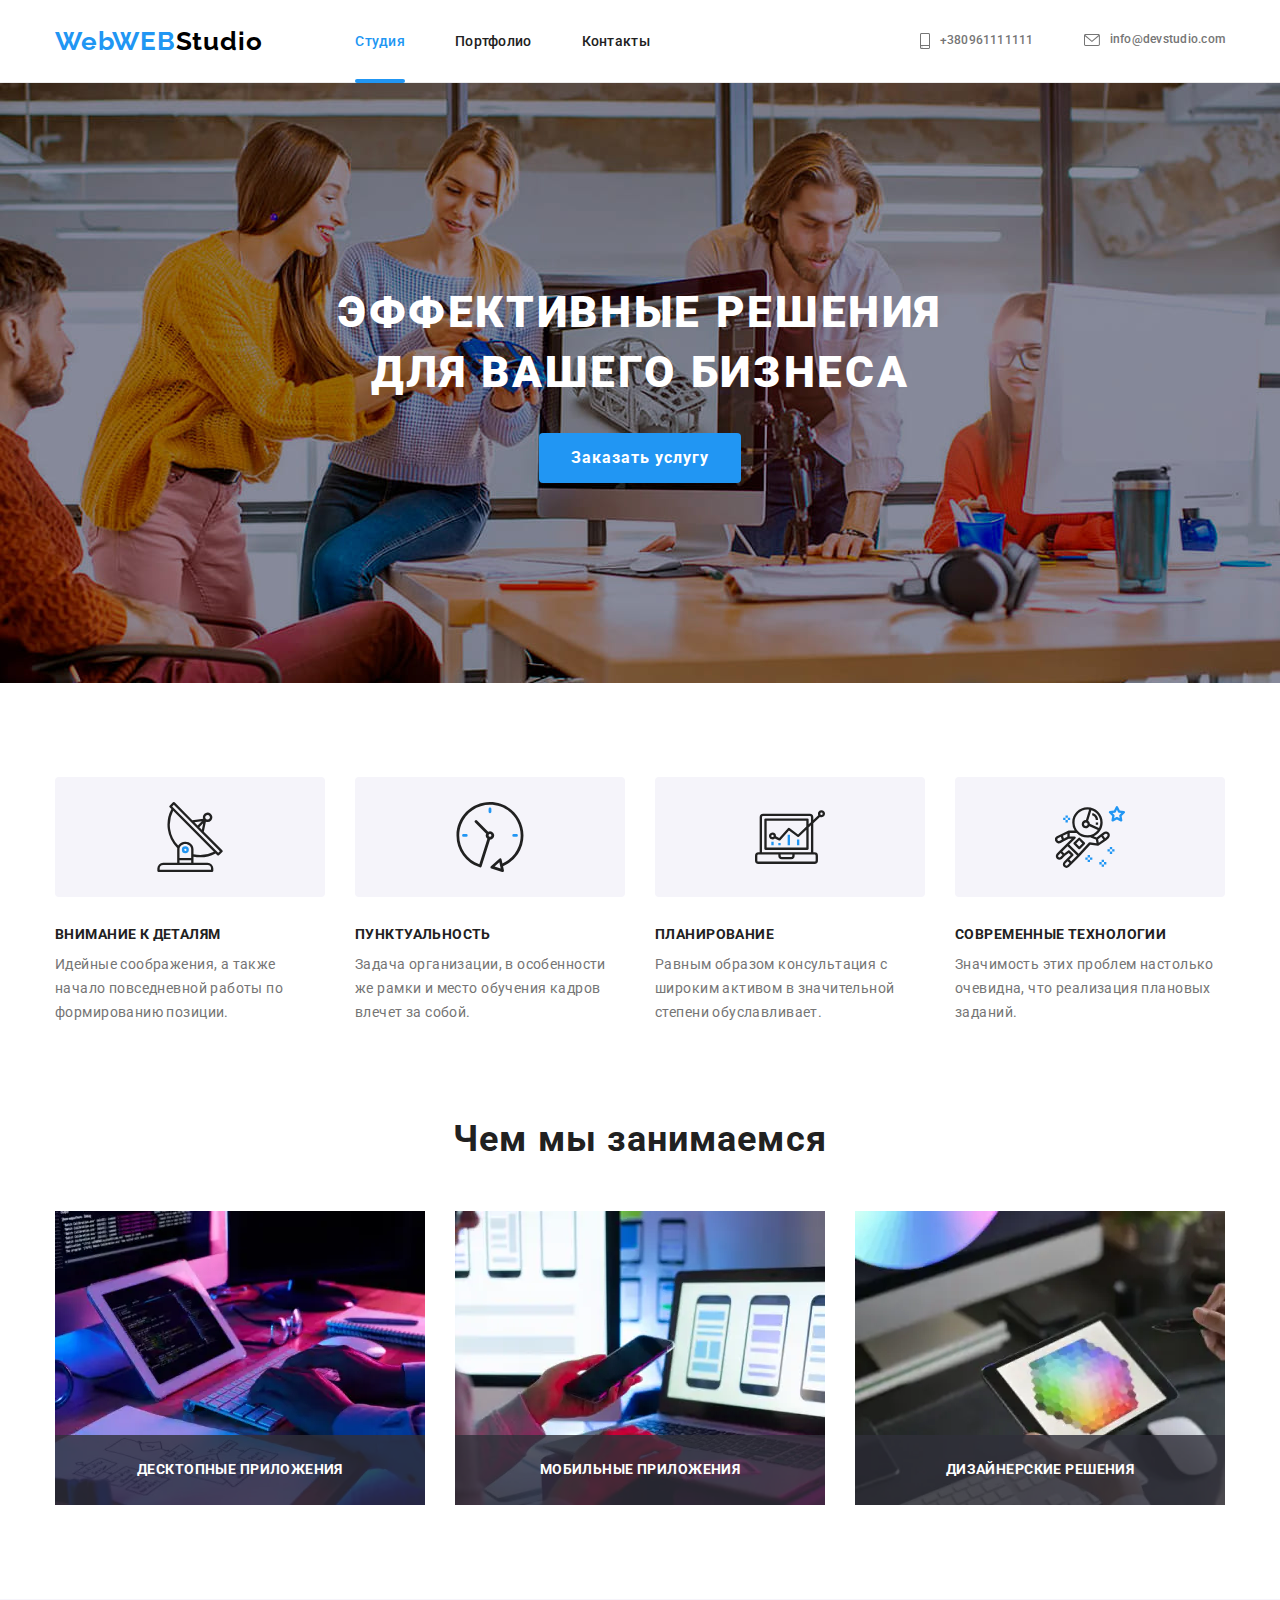
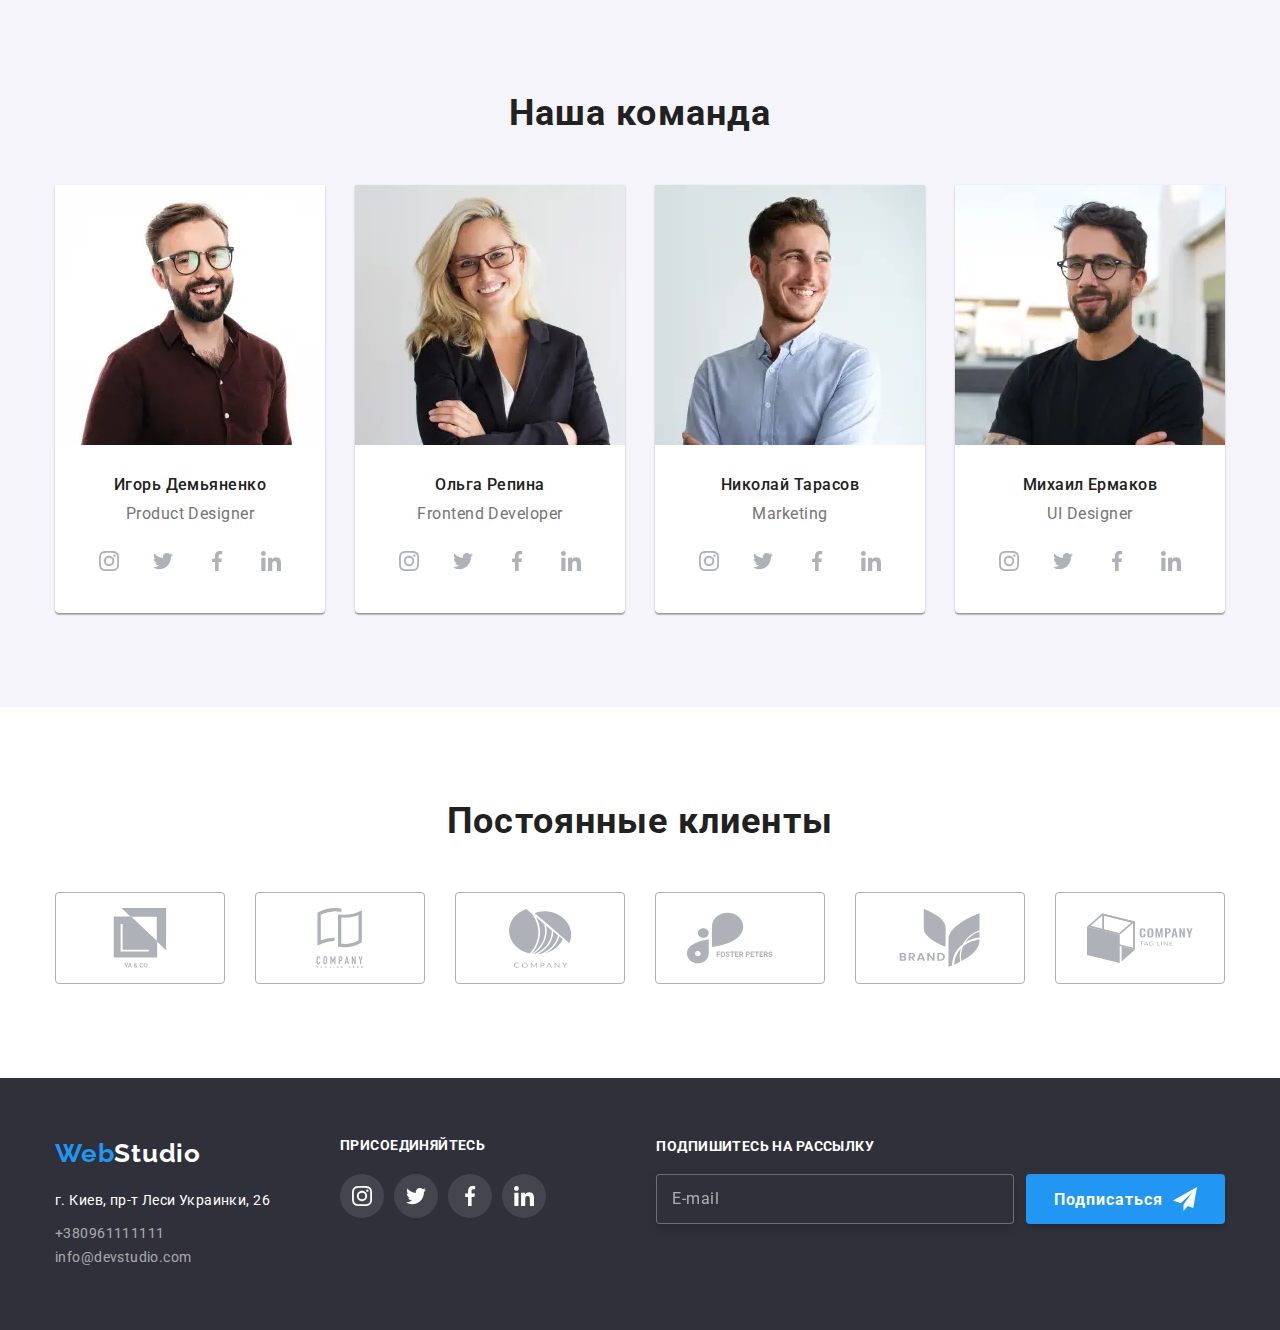
==== commit 34979394: "Mark2" ====
--- a/index.html
+++ b/index.html
@@ -20,7 +20,7 @@
             <header class="header">
                 <div class="container header__container">
                     <nav class="site-nav">
-                        <a href="./index.html" class="logo-header"><span class="logo-color">Web</span>Studio</a>
+                        <a href="./index.html" class="logo-header"><span class="logo-color">WebWEB</span>Studio</a>
 
                         <ul class="nav-list">
                             <li class="nav-list__item">
--- a/css/main.min.css
+++ b/css/main.min.css
@@ -1,2 +1,2 @@
-:root{--title-color: #212121;--subtitle-color: #757575;--hover-focus-color: #2196f3;--logo-color-light: #ffffff;--logo-color-dark: #000000;--icons: #afb1b8}.visually-hidden{position:absolute;white-space:nowrap;width:1px;height:1px;overflow:hidden;border:0;padding:0;clip:rect(0 0 0 0);clip-path:inset(50%);margin:-1px}body{font-family:'Roboto', sans-serif;color:var(--title-color)}img{display:block;min-width:100%;height:auto}ul{list-style:none;margin:0;padding:0}a{text-decoration:none}p,h1,h2,h3{margin:0}.is-hidden{overflow:hidden;transition-property:translatey(100%);transition-duration:250ms;transition-timing-function:cubic-bezier(0.4, 0, 0.2, 1)}.backdrop{width:100vw;height:100vh;position:fixed;top:0;bottom:0;left:0;right:0;background-color:rgba(0,0,0,0.2);transition-property:background-color,translatey(100%);transition-duration:250ms;transition-timing-function:cubic-bezier(0.4, 0, 0.2, 1)}.backdrop.is-hidden{opacity:0;pointer-events:none;visibility:hidden}.hero-btn{font-weight:700;font-size:16px;line-height:1.87;letter-spacing:0.06em;color:#ffffff;background:var(--hover-focus-color);box-shadow:0px 4px 4px rgba(0,0,0,0.15);border-radius:4px;cursor:pointer;margin-left:auto;margin-right:auto;padding:10px 32px;display:block;border:none;border-radius:4px}@media screen and (max-width: 767px){.portfolio-btn{display:flex;flex-wrap:wrap;justify-content:flex-start;margin-bottom:40px}.portfolio-btn__item:not(:last-child){margin-right:8px}.portfolio-btn__item:nth-child(-n+3){margin-bottom:15px}.portfolio__btn{font-weight:500;font-size:16px;line-height:1.625;margin-left:auto;margin-right:auto;padding:6px 22px;border:none;text-align:center;letter-spacing:0.03em;color:var(--title-color);background:#f5f4fa;border-radius:4px;transition-property:color, background-color, box-shadow;transition-duration:250ms;transition-timing-function:cubic-bezier(0.4, 0, 0.2, 1)}.portfolio__btn:hover,.portfolio__btn:focus{color:#ffffff;background-color:var(--hover-focus-color);cursor:pointer;box-shadow:0px 3px 1px rgba(0,0,0,0.1),0px 1px 2px rgba(0,0,0,0.08),0px 2px 2px rgba(0,0,0,0.12);border-radius:4px}}@media screen and (min-width: 768px) and (max-width: 1199px){.portfolio-btn{display:flex;flex-wrap:wrap;justify-content:center;margin-bottom:50px}.portfolio-btn__item:not(:last-child){margin-right:8px}.portfolio__btn{font-weight:500;font-size:16px;line-height:1.625;margin-left:auto;margin-right:auto;padding:6px 22px;border:none;text-align:center;letter-spacing:0.03em;color:var(--title-color);background:#f5f4fa;border-radius:4px;transition-property:color, background-color, box-shadow;transition-duration:250ms;transition-timing-function:cubic-bezier(0.4, 0, 0.2, 1)}.portfolio__btn:hover,.portfolio__btn:focus{color:#ffffff;background-color:var(--hover-focus-color);cursor:pointer;box-shadow:0px 3px 1px rgba(0,0,0,0.1),0px 1px 2px rgba(0,0,0,0.08),0px 2px 2px rgba(0,0,0,0.12);border-radius:4px}}@media screen and (min-width: 1200px){.portfolio-btn{display:flex;flex-wrap:wrap;justify-content:center;margin-bottom:50px}.portfolio-btn__item:not(:last-child){margin-right:8px}.portfolio__btn{font-weight:500;font-size:16px;line-height:1.625;margin-left:auto;margin-right:auto;padding:6px 22px;border:none;text-align:center;letter-spacing:0.03em;color:var(--title-color);background:#f5f4fa;border-radius:4px;transition-property:color, background-color, box-shadow;transition-duration:250ms;transition-timing-function:cubic-bezier(0.4, 0, 0.2, 1)}.portfolio__btn:hover,.portfolio__btn:focus{color:#ffffff;background-color:var(--hover-focus-color);cursor:pointer;box-shadow:0px 3px 1px rgba(0,0,0,0.1),0px 1px 2px rgba(0,0,0,0.08),0px 2px 2px rgba(0,0,0,0.12);border-radius:4px}}.container{padding-left:15px;padding-right:15px;margin-left:auto;margin-right:auto}@media screen and (min-width: 480px){.container{width:480px}}@media screen and (min-width: 768px){.container{width:768px}}@media screen and (min-width: 1200px){.container{width:1200px}}@media screen and (max-width: 767px){.footer-form{display:flex;margin-top:60px}.footer-form-area{display:flex;align-items:center;flex-direction:column;font-weight:700;font-size:14px;line-height:16px;letter-spacing:0.03em;text-transform:uppercase;color:#ffffff}.footer-form-box{display:flex;flex-direction:column;margin-top:20px;align-items:center}.footer-form-input{display:flex;justify-content:center;border:1px solid rgba(255,255,255,0.3);filter:drop-shadow(0px 4px 4px rgba(0,0,0,0.15));border-radius:4px;background-color:#2f303a;width:450px;height:50px;padding:15px 15px;cursor:pointer;font-size:14px;line-height:16px;letter-spacing:0.01em;color:rgba(255,255,255,0.6)}.footer-form-input::placeholder{font-size:16px;line-height:1.25;letter-spacing:0.03em;color:rgba(255,255,255,0.6)}.footer-form-btn{margin-top:20px;height:50px;font-weight:700;font-size:16px;line-height:1.87;letter-spacing:0.06em;color:#ffffff;background:var(--hover-focus-color);box-shadow:0px 4px 4px rgba(0,0,0,0.15);border-radius:4px;cursor:pointer;padding:0px 28px;border-radius:4px;display:block;border:none;display:flex;align-items:center;justify-content:center}.footer-form-icon-send{margin-left:10px}}@media screen and (min-width: 768px) and (max-width: 1199px){.footer-form{display:flex;justify-content:center;margin-top:60px}.footer-form-area{display:flex;align-items:center;flex-direction:column;font-weight:700;font-size:14px;line-height:16px;letter-spacing:0.03em;text-transform:uppercase;color:#ffffff}.footer-form-box{display:flex;flex-direction:column;margin-top:20px;align-items:center}.footer-form-input{display:flex;justify-content:center;border:1px solid rgba(255,255,255,0.3);filter:drop-shadow(0px 4px 4px rgba(0,0,0,0.15));border-radius:4px;background-color:#2f303a;width:450px;height:50px;padding:15px 15px;cursor:pointer;font-size:14px;line-height:16px;letter-spacing:0.01em;color:rgba(255,255,255,0.6)}.footer-form-input::placeholder{font-size:16px;line-height:1.25;letter-spacing:0.03em;color:rgba(255,255,255,0.6)}.footer-form-btn{margin-top:20px;height:50px;font-weight:700;font-size:16px;line-height:1.87;letter-spacing:0.06em;color:#ffffff;background:var(--hover-focus-color);box-shadow:0px 4px 4px rgba(0,0,0,0.15);border-radius:4px;cursor:pointer;padding:0px 28px;border-radius:4px;display:block;border:none;display:flex;align-items:center;justify-content:center}.footer-form-icon-send{margin-left:10px}}@media screen and (min-width: 1200px){.footer-form{display:flex;justify-content:center}.footer-form-area{font-weight:700;font-size:14px;line-height:16px;letter-spacing:0.03em;text-transform:uppercase;color:#ffffff}.footer-form-box{display:flex;align-items:center;margin-top:20px}.footer-form-input{display:flex;justify-content:center;border:1px solid rgba(255,255,255,0.3);filter:drop-shadow(0px 4px 4px rgba(0,0,0,0.15));border-radius:4px;background-color:#2f303a;width:358px;height:50px;padding:15px 15px;cursor:pointer;font-size:14px;line-height:16px;letter-spacing:0.01em;color:rgba(255,255,255,0.6)}.footer-form-input::placeholder{font-size:16px;line-height:1.25;letter-spacing:0.03em;color:rgba(255,255,255,0.6)}.footer-form-btn{margin-left:12px;height:50px;font-weight:700;font-size:16px;line-height:1.87;letter-spacing:0.06em;color:#ffffff;background:var(--hover-focus-color);box-shadow:0px 4px 4px rgba(0,0,0,0.15);border-radius:4px;cursor:pointer;padding:0px 28px;border-radius:4px;display:block;border:none;display:flex;align-items:center;justify-content:center}.footer-form-icon-send{margin-left:10px}}.modal-form-checkbox-lable{display:flex;align-items:center;justify-content:center;font-size:14px;line-height:1.71;letter-spacing:0.03em;color:#757575;margin-top:20px;margin-bottom:30px;cursor:pointer}.modal-form-checkbox-lable::before{display:block;content:'';height:15px;width:15px;margin-right:7px;border:1px solid #212121;border-radius:2px}.modal-form-checkbox:checked+.modal-form-checkbox-lable::before{background-image:url("../images/icon-check1.svg");background-color:var(--hover-focus-color);background-size:contain;background-origin:content-box;border-color:var(--hover-focus-color)}.modal-form-checkbox:focus+.modal-form-checkbox-lable::before{outline:1px solid black}.contract{color:var(--hover-focus-color);font-size:14px;line-height:1.71;letter-spacing:0.03em}.modal-form-btn{font-weight:700;font-size:16px;line-height:1.87;letter-spacing:0.06em;color:#ffffff;background:var(--hover-focus-color);box-shadow:0px 4px 4px rgba(0,0,0,0.15);border-radius:4px;cursor:pointer;margin-left:auto;margin-right:auto;padding:10px 55px;display:block;border:none;border-radius:4px;cursor:pointer}.modal-form{display:flex;flex-direction:column}.modal-form__area{font-size:12px;line-height:14px;letter-spacing:0.01em;color:#757575;margin-bottom:10px}.moda-form-box{position:relative;margin-top:4px;display:block}.modal-form-input{width:100%;height:40px;border:1px solid rgba(33,33,33,0.2);border-radius:4px;padding-left:42px;cursor:pointer;transition-property:border-color;transition-duration:250ms;transition-timing-function:cubic-bezier(0.4, 0, 0.2, 1)}.modal-form-input:hover,.modal-form-input:focus{border-color:var(--hover-focus-color);outline:none}.modal-form-massege{display:block;width:100%;height:120px;padding:12px 16px;border:1px solid rgba(33,33,33,0.2);border-radius:4px;margin-top:4px;resize:none;cursor:pointer;transition-property:border-color;transition-duration:250ms;transition-timing-function:cubic-bezier(0.4, 0, 0.2, 1)}.modal-form-massege::placeholder{font-size:14px;line-height:16px;letter-spacing:0.01em;color:rgba(117,117,117,0.5)}.modal-form-massege:hover,.modal-form-massege:focus{border-color:var(--hover-focus-color);outline:none}.modal-form-icons{fill:#212121;position:absolute;top:50%;left:12px;transform:translateY(-50%);transition-property:fill, border-color;transition-duration:250ms;transition-timing-function:cubic-bezier(0.4, 0, 0.2, 1)}.modal-form-input:hover+.modal-form-icons,.modal-form-input:focus+.modal-form-icons{fill:var(--hover-focus-color)}.moda-form-box{position:relative;margin-top:4px;display:block}.contract{color:var(--hover-focus-color);font-size:14px;line-height:1.71;letter-spacing:0.03em}.project-box{position:relative;overflow:hidden}.overlay{position:absolute;top:0;left:0;width:100%;height:100%;padding:63px 24px;background-color:rgba(33,150,243,0.9);transition-property:translatey(100%);transform:translatey(100%);transition-duration:250ms;transition-timing-function:cubic-bezier(0.4, 0, 0.2, 1)}.overlay>p{color:#ffffff;font-size:18px;line-height:1.56;letter-spacing:0.03em}@media screen and (max-width: 767px){.section{padding-top:60px;padding-bottom:60px}}@media screen and (min-width: 768px){.section{padding-top:60px;padding-bottom:60px}}@media screen and (min-width: 1200px){.section{padding-top:94px;padding-bottom:94px}}@media screen and (max-width: 767px){.footer-logo{display:flex;justify-content:center;font-family:'Raleway';font-weight:700;font-size:24px;line-height:1.16;letter-spacing:0.03em;color:var(--logo-color-light)}}@media screen and (min-width: 768px) and (max-width: 1199px){.footer-logo{display:flex;justify-content:center;font-family:'Raleway';font-weight:700;font-size:24px;line-height:1.16;letter-spacing:0.03em;color:var(--logo-color-light)}}@media screen and (min-width: 1200px){.footer-logo{font-family:'Raleway';font-weight:700;font-size:26px;line-height:1.19;letter-spacing:0.03em;color:var(--logo-color-light)}}.logo-header{font-family:'Raleway';font-weight:700;font-size:26px;line-height:1.19;letter-spacing:0.03em;color:var(--logo-color-dark);margin-right:88px}@media screen and (min-width: 1200px){.logo-header{margin-right:93px}}.logo-color{color:var(--hover-focus-color)}.site-nav{display:flex;align-items:center}.nav-list{display:flex;align-items:center;padding-top:32px;padding-bottom:32px}@media screen and (max-width: 767px){.nav-list{display:none}}.nav-list__item:not(:last-child){margin-right:50px}.nav-list .nav-list__link{font-weight:500;font-size:14px;line-height:1.14;letter-spacing:0.02em;cursor:pointer}.nav-list .current{color:var(--hover-focus-color)}.nav-list__link{color:var(--title-color);transition-property:color;transition-duration:250ms;transition-timing-function:cubic-bezier(0.4, 0, 0.2, 1)}.nav-list__link:hover,.nav-list__link:focus{color:var(--hover-focus-color);cursor:pointer}.nav-list__link.current{position:relative}.nav-list__link.current::after{content:'';display:block;width:100%;height:4px;background-color:#2196f3;border-radius:2px;position:absolute;bottom:-34px}.contacts-list{margin-left:auto}@media screen and (max-width: 767px){.contacts-list{display:none}}@media screen and (min-width: 1200px){.contacts-list{display:flex}}@media screen and (min-width: 1200px){.contacts-list__item:not(:last-child){margin-right:50px}}.contacts-list__link{font-weight:500;font-size:14px;line-height:1.14;letter-spacing:0.02em;color:var(--subtitle-color);padding-top:5px;padding-bottom:5px;display:flex;align-items:center;transition-property:color;transition-duration:250ms;transition-timing-function:cubic-bezier(0.4, 0, 0.2, 1)}@media screen and (min-width: 768px){.contacts-list__link{font-size:12px;line-height:1.16}}.contacts-list__link:hover,.contacts-list__link:focus{color:var(--hover-focus-color);cursor:pointer}.contacts-list__link__icon{margin-right:8px;fill:currentColor}@media screen and (min-width: 1200px){.contacts-list__link__icon{margin-right:10px}}@media screen and (max-width: 767px){.footer-connect{margin-top:60px}.footer-connect-title{display:flex;justify-content:center;color:#ffffff;font-weight:700;font-size:14px;line-height:1.14;letter-spacing:0.03em;text-transform:uppercase;margin-bottom:20px}.footer-connect-social{display:flex}.footer-connect-social__item:not(:first-child){margin-left:10px}.footer-connect-social__links{display:flex;justify-content:center;align-items:center;fill:#ffffff;width:44px;height:44px;border-radius:50px;background-color:rgba(255,255,255,0.1);transition-property:background-color, fill;transition-duration:250ms;transition-timing-function:cubic-bezier(0.4, 0, 0.2, 1)}.footer-connect-social__links:hover,.footer-connect-social__links:focus{fill:#ffffff;background-color:var(--hover-focus-color)}.footer-connect-social__icons{width:20px;height:20px}}.footer-connect-title{color:#ffffff;font-weight:700;font-size:14px;line-height:1.14;letter-spacing:0.03em;text-transform:uppercase;margin-bottom:20px}.footer-connect-social{display:flex}.footer-connect-social__item:not(:first-child){margin-left:10px}.footer-connect-social__links{display:flex;justify-content:center;align-items:center;fill:#ffffff;width:44px;height:44px;border-radius:50px;background-color:rgba(255,255,255,0.1);transition-property:background-color, fill;transition-duration:250ms;transition-timing-function:cubic-bezier(0.4, 0, 0.2, 1)}.footer-connect-social__links:hover,.footer-connect-social__links:focus{fill:#ffffff;background-color:var(--hover-focus-color)}.footer-connect-social__icons{width:20px;height:20px}@media screen and (min-width: 768px) and (max-width: 1199px){.footer-connect-title{display:flex;justify-content:center;color:#ffffff;font-weight:700;font-size:14px;line-height:1.14;letter-spacing:0.03em;text-transform:uppercase;margin-bottom:20px}.footer-connect-social{display:flex}.footer-connect-social__item:not(:first-child){margin-left:10px}.footer-connect-social__links{display:flex;justify-content:center;align-items:center;fill:#ffffff;width:44px;height:44px;border-radius:50px;background-color:rgba(255,255,255,0.1);transition-property:background-color, fill;transition-duration:250ms;transition-timing-function:cubic-bezier(0.4, 0, 0.2, 1)}.footer-connect-social__links:hover,.footer-connect-social__links:focus{fill:#ffffff;background-color:var(--hover-focus-color)}.footer-connect-social__icons{width:20px;height:20px}.footer-connect-title{color:#ffffff;font-weight:700;font-size:14px;line-height:1.14;letter-spacing:0.03em;text-transform:uppercase;margin-bottom:20px}.footer-connect-social{display:flex}.footer-connect-social__item:not(:first-child){margin-left:10px}.footer-connect-social__links{display:flex;justify-content:center;align-items:center;fill:#ffffff;width:44px;height:44px;border-radius:50px;background-color:rgba(255,255,255,0.1);transition-property:background-color, fill;transition-duration:250ms;transition-timing-function:cubic-bezier(0.4, 0, 0.2, 1)}.footer-connect-social__links:hover,.footer-connect-social__links:focus{fill:#ffffff;background-color:var(--hover-focus-color)}.footer-connect-social__icons{width:20px;height:20px}}@media screen and (min-width: 1200px){.footer-connect{margin-left:70px}.footer-connect-title{display:flex;color:#ffffff;font-weight:700;font-size:14px;line-height:1.14;letter-spacing:0.03em;text-transform:uppercase;margin-bottom:20px}.footer-connect-social{display:flex}.footer-connect-social__item:not(:first-child){margin-left:10px}.footer-connect-social__links{display:flex;justify-content:center;align-items:center;fill:#ffffff;width:44px;height:44px;border-radius:50px;background-color:rgba(255,255,255,0.1);transition-property:background-color, fill;transition-duration:250ms;transition-timing-function:cubic-bezier(0.4, 0, 0.2, 1)}.footer-connect-social__links:hover,.footer-connect-social__links:focus{fill:#ffffff;background-color:var(--hover-focus-color)}.footer-connect-social__icons{width:20px;height:20px}.footer-connect-title{color:#ffffff;font-weight:700;font-size:14px;line-height:1.14;letter-spacing:0.03em;text-transform:uppercase;margin-bottom:20px}.footer-connect-social{display:flex}.footer-connect-social__item:not(:first-child){margin-left:10px}.footer-connect-social__links{display:flex;justify-content:center;align-items:center;fill:#ffffff;width:44px;height:44px;border-radius:50px;background-color:rgba(255,255,255,0.1);transition-property:background-color, fill;transition-duration:250ms;transition-timing-function:cubic-bezier(0.4, 0, 0.2, 1)}.footer-connect-social__links:hover,.footer-connect-social__links:focus{fill:#ffffff;background-color:var(--hover-focus-color)}.footer-connect-social__icons{width:20px;height:20px}}@media screen and (max-width: 767px){.footer-contacts__list{display:flex;flex-direction:column;align-items:center;margin-top:20px}.footer-contacts__list .footer-contacts__item{margin-bottom:9px}.footer-contact__address{font-style:normal;font-size:14px;line-height:1.71;letter-spacing:0.03em;color:#ffffff}.footer-contact__tel{font-style:normal;font-size:14px;line-height:1.71;letter-spacing:0.03em;color:rgba(255,255,255,0.6)}.footer-contact__mail{font-style:normal;font-size:14px;line-height:1.71;letter-spacing:0.03em;color:rgba(255,255,255,0.6)}}.footer-contacts__list{margin-top:20px}.footer-contacts__list .footer-contacts__item{margin-bottom:9px}@media screen and (min-width: 768px) and (max-width: 1199px){.footer-contacts__list{display:flex;flex-direction:column;align-items:center;margin-top:20px}.footer-contacts__list .footer-contacts__item{margin-bottom:9px}.footer-contact__address{font-style:normal;font-size:14px;line-height:1.71;letter-spacing:0.03em;color:#ffffff}.footer-contact__tel{font-style:normal;font-size:14px;line-height:1.71;letter-spacing:0.03em;color:rgba(255,255,255,0.6)}.footer-contact__mail{font-style:normal;font-size:14px;line-height:1.71;letter-spacing:0.03em;color:rgba(255,255,255,0.6)}.footer-contacts__list{margin-top:20px}.footer-contacts__list .footer-contacts__item{margin-bottom:9px}}@media screen and (min-width: 1200px){.footer-contacts__list{display:flex;flex-direction:column;margin-top:20px}.footer-contacts__list .footer-contacts__item{margin-bottom:9px}.footer-contact__address{font-style:normal;font-size:14px;line-height:1.71;letter-spacing:0.03em;color:#ffffff}.footer-contact__tel{font-style:normal;font-size:14px;line-height:1.71;letter-spacing:0.03em;color:rgba(255,255,255,0.6)}.footer-contact__mail{font-style:normal;font-size:14px;line-height:1.71;letter-spacing:0.03em;color:rgba(255,255,255,0.6)}.footer-contacts__list{margin-top:20px}.footer-contacts__list .footer-contacts__item{margin-bottom:9px}}.project-information{background:#ffffff;border:1px solid #eeeeee;padding-left:24px;padding-top:20px;padding-bottom:20px;padding-right:24px;flex-grow:1}.project-information__name{font-weight:700;font-size:18px;line-height:2;letter-spacing:0.06em;color:#212121}.project-information__type{font-size:16px;line-height:1.87;letter-spacing:0.03em;color:var(--subtitle-color);margin-top:4px}.burger-btn{background-color:transparent;cursor:pointer;border:none;padding:0;line-height:0}@media screen and (min-width: 768px){.burger-btn{display:none}}.burger-btn__icon:hover,.burger-btn__icon:focus{fill:var(--hover-focus-color)}.footer{background-color:#2f303a;padding-top:60px;padding-bottom:60px}@media screen and (max-width: 767px){.flex{display:flex;flex-direction:column;align-items:center;justify-content:center}}@media screen and (min-width: 768px) and (max-width: 1199px){.flex__contact__connect{display:flex;justify-content:space-around;margin-bottom:60px}}@media screen and (min-width: 1200px){.flex{display:flex;justify-content:space-between}.flex__contact__connect{display:flex}}.header{align-items:center;border-bottom:1px solid #ececec}@media screen and (min-width: 768px){.header{padding-top:26;padding-bottom:26}}@media screen and (min-width: 1200px){.header{padding-top:24;padding-bottom:24}}.header .container{display:flex;align-items:center}.header__container{justify-content:space-between}.mobile-menu{position:fixed;z-index:100;top:0;left:0;width:100vw;height:100vh;padding:48px 40px;background-color:#ffffff;opacity:0;visibility:hidden;pointer-events:none;transition-property:visibility, opacity, background-color;transition-duration:250ms;transition-timing-function:cubic-bezier(0.4, 0, 0.2, 1)}.mobile-menu.is-open{opacity:1;visibility:visible;pointer-events:all}.mobile-close-btn{position:absolute;top:10px;right:15px;background-color:transparent;cursor:pointer;border:none;padding:0;line-height:0}@media screen and (max-width: 767px){.regular-customers-title{font-weight:700;font-size:28px;line-height:1.17;text-align:center;letter-spacing:0.03em;color:var(--title-color);margin-bottom:30px}.regular-customers{display:flex;flex-wrap:wrap;justify-content:center}}@media screen and (max-width: 767px) and (max-width: 1199px){.regular-customers__item:nth-child(2n){margin-left:30px}.regular-customers__item:nth-child(-n+4){margin-bottom:30px}}@media screen and (max-width: 767px){.regular-customers .regular-customers__item{width:210px;height:92px}.regular-customers .regular-customers__link{display:flex;justify-content:center;align-items:center;border:1px solid #afb1b8;border-radius:4px;width:100%;height:100%;color:var(--icons);transition-property:color, border, fill;transition-duration:250ms;transition-timing-function:cubic-bezier(0.4, 0, 0.2, 1)}.regular-customers .regular-customers__link:hover,.regular-customers .regular-customers__link:focus{color:var(--hover-focus-color);border-color:var(--hover-focus-color)}.regular-customers .regular-customers__icon{fill:currentColor}}@media screen and (min-width: 768px){.regular-customers-title{font-weight:700;font-size:28px;line-height:1.17;text-align:center;letter-spacing:0.03em;color:var(--title-color);margin-bottom:30px}.regular-customers{display:flex;flex-wrap:wrap;justify-content:center}}@media screen and (min-width: 768px) and (max-width: 1199px){.regular-customers__item:nth-child(-n+2){margin-right:30px}.regular-customers__item:nth-child(5n){margin-left:30px;margin-right:30px}.regular-customers__item:nth-child(-n+4){margin-bottom:30px}}@media screen and (min-width: 768px){.regular-customers .regular-customers__item{width:226px;height:92px}.regular-customers .regular-customers__link{display:flex;justify-content:center;align-items:center;border:1px solid #afb1b8;border-radius:4px;width:100%;height:100%;color:var(--icons);transition-property:color, border, fill;transition-duration:250ms;transition-timing-function:cubic-bezier(0.4, 0, 0.2, 1)}.regular-customers .regular-customers__link:hover,.regular-customers .regular-customers__link:focus{color:var(--hover-focus-color);border-color:var(--hover-focus-color)}.regular-customers .regular-customers__icon{fill:currentColor}}@media screen and (min-width: 1200px){.regular-customers-title{font-weight:700;font-size:36px;line-height:1.16;text-align:center;letter-spacing:0.03em;color:var(--title-color);margin-bottom:50px}.regular-customers{display:flex;justify-content:center}.regular-customers .regular-customers__item{width:170px;height:92px}.regular-customers .regular-customers__item:not(:last-child){margin-right:30px}.regular-customers .regular-customers__link{display:flex;justify-content:center;align-items:center;border:1px solid #afb1b8;border-radius:4px;width:100%;height:100%;color:var(--icons);transition-property:color, border, fill;transition-duration:250ms;transition-timing-function:cubic-bezier(0.4, 0, 0.2, 1)}.regular-customers .regular-customers__link:hover,.regular-customers .regular-customers__link:focus{color:var(--hover-focus-color);border-color:var(--hover-focus-color)}.regular-customers .regular-customers__icon{fill:currentColor}}.team{background-color:#f5f4fa}@media screen and (max-width: 767px){.team-title{font-weight:700;font-size:28px;line-height:1.17;text-align:center;letter-spacing:0.03em;color:var(--title-color);margin-bottom:30px}.team-list{display:flex;flex-direction:column;text-align:center;justify-content:center}.team-list__user{background:#ffffff;box-shadow:0px 1px 3px rgba(0,0,0,0.12),0px 1px 1px rgba(0,0,0,0.14),0px 2px 1px rgba(0,0,0,0.2);border-radius:0px 0px 4px 4px}.team-list__user:not(:first-child){margin-top:30px}.team-list__user__image{width:450px}.user-information{padding-top:30px;padding-bottom:30px}.user-information__name{font-weight:500;font-size:16px;line-height:1.19;letter-spacing:0.03em;color:var(--title-color);margin-bottom:10px}.user-information__job{font-size:16px;line-height:1.19;letter-spacing:0.03em;color:var(--subtitle-color);margin-bottom:16px}.user-information-social{display:flex;justify-content:center}.user-information-social__item:not(:first-child){margin-left:10px}.user-information-social__links{display:flex;justify-content:center;align-items:center;fill:var(--icons);width:44px;height:44px;border-radius:50px;transition-property:fill, background-color;transition-duration:250ms;transition-timing-function:cubic-bezier(0.4, 0, 0.2, 1)}.user-information-social__links:hover,.user-information-social__links:focus{fill:#ffffff;background-color:var(--hover-focus-color)}.user-information-social__icon{width:20px;height:20px}}@media screen and (min-width: 768px){.team-title{font-weight:700;font-size:28px;line-height:1.17;text-align:center;letter-spacing:0.03em;color:var(--title-color);margin-bottom:30px}.team-list{display:flex;flex-wrap:wrap;text-align:center;justify-content:center}}@media screen and (min-width: 768px) and (max-width: 1199px){.team-list__user:nth-child(2n+1){margin-right:30px}.team-list__user:nth-child(-n+2){margin-bottom:30px}}@media screen and (min-width: 768px){.team-list__user{background:#ffffff;box-shadow:0px 1px 3px rgba(0,0,0,0.12),0px 1px 1px rgba(0,0,0,0.14),0px 2px 1px rgba(0,0,0,0.2);border-radius:0px 0px 4px 4px}.team-list__user__image{width:354px}.team-list .user-information{padding-top:30px;padding-bottom:30px}.team-list .user-information__name{font-weight:500;font-size:16px;line-height:1.19;letter-spacing:0.03em;color:var(--title-color);margin-bottom:10px}.team-list .user-information__job{font-size:16px;line-height:1.19;letter-spacing:0.03em;color:var(--subtitle-color);margin-bottom:16px}.team-list .user-information-social{display:flex;justify-content:center}.team-list .user-information-social__item:not(:first-child){margin-left:10px}.team-list .user-information-social__links{display:flex;justify-content:center;align-items:center;fill:var(--icons);width:44px;height:44px;border-radius:50px;transition-property:fill, background-color;transition-duration:250ms;transition-timing-function:cubic-bezier(0.4, 0, 0.2, 1)}.team-list .user-information-social__links:hover,.team-list .user-information-social__links:focus{fill:#ffffff;background-color:var(--hover-focus-color)}.team-list .user-information-social__icon{width:20px;height:20px}}@media screen and (min-width: 1200px){.team-title{font-weight:700;font-size:36px;line-height:1.16;text-align:center;letter-spacing:0.03em;color:var(--title-color);margin-bottom:50px}.team-list{display:flex;text-align:center}.team-list__user{background:#ffffff;box-shadow:0px 1px 3px rgba(0,0,0,0.12),0px 1px 1px rgba(0,0,0,0.14),0px 2px 1px rgba(0,0,0,0.2);border-radius:0px 0px 4px 4px}.team-list__user:not(:first-child){margin-left:30px}.team-list__user__image{width:270px}.user-information{padding-top:30px;padding-bottom:30px}.user-information__name{font-weight:500;font-size:16px;line-height:1.19;letter-spacing:0.03em;color:var(--title-color);width:270px;margin-bottom:10px}.user-information__job{font-size:16px;line-height:1.19;letter-spacing:0.03em;color:var(--subtitle-color);margin-bottom:16px}.user-information-social{display:flex;justify-content:center}.user-information-social__item:not(:first-child){margin-left:10px}.user-information-social__links{display:flex;justify-content:center;align-items:center;fill:var(--icons);width:44px;height:44px;border-radius:50px;transition-property:fill, background-color;transition-duration:250ms;transition-timing-function:cubic-bezier(0.4, 0, 0.2, 1)}.user-information-social__links:hover,.user-information-social__links:focus{fill:#ffffff;background-color:var(--hover-focus-color)}.user-information-social__icon{width:20px;height:20px}}.work{padding-top:0}@media screen and (max-width: 1199px){.work{display:none}}.work-title{font-weight:700;font-size:36px;line-height:1.16;text-align:center;letter-spacing:0.03em;color:var(--title-color);margin-bottom:50px}.image-list{display:flex}.image-list__item{position:relative}.image-list__item:not(:last-child){margin-right:30px}.image-list__item__title{display:flex;align-items:center;justify-content:center;position:absolute;text-transform:uppercase;height:70px;font-weight:700;font-size:14px;line-height:1.14;text-align:center;letter-spacing:0.03em;text-transform:uppercase;width:100%;bottom:0;background-color:rgba(47,48,58,0.8);text-align:center;color:#ffffff}@media screen and (max-width: 767px){.list-advantages{display:flex;flex-direction:column;align-items:center}.list-advantages__item:not(:last-child){margin-bottom:30px}.list-advantages__icon{width:450px;height:120px;background:#f5f4fa;border-radius:4px;margin-bottom:30px;display:flex;align-items:center;justify-content:center}.list-advantages__item__title{font-weight:700;font-size:14px;line-height:1.14;letter-spacing:0.03em;text-transform:uppercase;color:var(--title-color);margin-bottom:10px;display:flex;justify-content:center}.list-advantages__item__text{font-size:14px;line-height:1.71;letter-spacing:0.03em;color:var(--subtitle-color);width:450px}}@media screen and (min-width: 768px){.list-advantages{display:flex;flex-wrap:wrap;justify-content:center}}@media screen and (min-width: 768px) and (max-width: 1199px){.list-advantages__item:nth-child(2n+1){margin-right:30px}.list-advantages__item:nth-child(-n+2){margin-bottom:30px}}@media screen and (min-width: 768px){.list-advantages__icon{width:354px;height:120px;background:#f5f4fa;border-radius:4px;margin-bottom:30px;display:flex;align-items:center;justify-content:center}.list-advantages__item__title{font-weight:700;font-size:14px;line-height:1.14;letter-spacing:0.03em;text-transform:uppercase;color:var(--title-color);margin-bottom:10px}.list-advantages__item__text{font-size:14px;line-height:1.71;letter-spacing:0.03em;color:var(--subtitle-color);width:354px}}@media screen and (min-width: 1200px){.list-advantages{display:flex;justify-content:center}.list-advantages__item:not(:first-child){margin-left:30px}.list-advantages__icon{width:270px;height:120px;background:#f5f4fa;border-radius:4px;margin-bottom:30px;display:flex;align-items:center;justify-content:center}.list-advantages__item__title{font-weight:700;font-size:14px;line-height:1.14;letter-spacing:0.03em;text-transform:uppercase;color:var(--title-color);margin-bottom:10px}.list-advantages__item__text{font-size:14px;line-height:1.71;letter-spacing:0.03em;color:var(--subtitle-color);width:270px}}.hero{background-image:linear-gradient(rgba(47,48,58,0.4), rgba(47,48,58,0.4)),url(../images/hero.jpg);padding-top:118px;padding-bottom:118px;margin-left:auto;margin-right:auto;background-image:url("../images/hero/hero.jpg");background-repeat:no-repeat;background-size:cover;max-width:1600px;background-position:center;background-color:#2f303a;max-width:480px;height:400px}@media screen and (min-device-pixel-ratio: 2), (min-resolution: 192dpi), (min-resolution: 2dppx){.hero{background-image:url("../images/hero/hero2x.jpg")}}@media screen and (min-width: 768px){.hero{background-image:url("../images/hero/hero-tablet.jpg");max-width:768px}}@media screen and (min-width: 768px) and (min-device-pixel-ratio: 2), screen and (min-width: 768px) and (min-resolution: 192dpi), screen and (min-width: 768px) and (min-resolution: 2dppx){.hero{background-image:url("../images/hero/hero-tablet2x.jpg")}}@media screen and (min-width: 1200px){.hero{padding-top:200px;padding-bottom:200px;background-image:url("../images/hero/hero-desktop.jpg");max-width:1600px;height:600px}}@media screen and (min-width: 1200px) and (min-device-pixel-ratio: 2), screen and (min-width: 1200px) and (min-resolution: 192dpi), screen and (min-width: 1200px) and (min-resolution: 2dppx){.hero{background-image:url("../images/hero/hero-desktop2x.jpg")}}.hero-title{font-weight:900;font-size:26px;line-height:1.62;text-align:center;letter-spacing:0.06em;text-transform:uppercase;color:#ffffff;margin-bottom:30px}@media screen and (min-width: 768px){.hero-title{font-weight:900;font-size:26px;line-height:1.62;text-align:center;letter-spacing:0.06em;text-transform:uppercase;color:#ffffff;margin-bottom:30px}}@media screen and (min-width: 1200px){.hero-title{font-weight:900;font-size:44px;line-height:1.36;text-align:center;letter-spacing:0.06em;text-transform:uppercase;color:#ffffff;margin-bottom:30px}}@media screen and (max-width: 767px){.modal{background-color:#ffffff;position:absolute;border-radius:4px;top:50%;left:50%;transform:translate(-50%, -50%);padding:40px}.modal-close-btn{display:flex;align-items:center;justify-content:center;position:absolute;top:8px;right:8px;height:30px;width:30px;border:1px solid rgba(0,0,0,0.1);border-radius:50%;transition-property:fill;transition:color 250ms cubic-bezier(0.4, 0, 0.2, 1);background-color:white}.modal-close__icon:hover,.modal-close__icon:focus{fill:var(--hover-focus-color)}.modal-form{display:flex;flex-direction:column}.modal-form-title{font-size:20px;font-weight:700;line-height:23px;letter-spacing:0.03em;color:#212121;text-align:center;margin-bottom:12px}}@media screen and (min-width: 768px) and (max-width: 1199px){.modal{background-color:#ffffff;position:absolute;border-radius:4px;top:50%;left:50%;transform:translate(-50%, -50%);padding:40px}.modal-close-btn{display:flex;align-items:center;justify-content:center;position:absolute;top:8px;right:8px;height:30px;width:30px;border:1px solid rgba(0,0,0,0.1);border-radius:50%;transition-property:fill;transition:color 250ms cubic-bezier(0.4, 0, 0.2, 1);background-color:white}.modal-close__icon:hover,.modal-close__icon:focus{fill:var(--hover-focus-color)}.modal-form{display:flex;flex-direction:column}.modal-form-title{font-size:20px;font-weight:700;line-height:23px;letter-spacing:0.03em;color:#212121;text-align:center;margin-bottom:12px}}@media screen and (min-width: 1200px){.modal{background-color:#ffffff;position:absolute;border-radius:4px;top:50%;left:50%;transform:translate(-50%, -50%);padding:40px}.modal-close-btn{display:flex;align-items:center;justify-content:center;position:absolute;top:8px;right:8px;height:30px;width:30px;border:1px solid rgba(0,0,0,0.1);border-radius:50%;transition-property:fill;transition:color 250ms cubic-bezier(0.4, 0, 0.2, 1);background-color:white}.modal-close__icon:hover,.modal-close__icon:focus{fill:var(--hover-focus-color)}.modal-form{display:flex;flex-direction:column}.modal-form-title{font-size:20px;font-weight:700;line-height:23px;letter-spacing:0.03em;color:#212121;text-align:center;margin-bottom:12px}}@media screen and (max-width: 767px){.project-list{display:flex;flex-wrap:wrap;justify-content:center}.project-list__item{width:450px}.project-list__item:not(:last-child){margin-bottom:30px}.project-list__link{display:block;transition-property:box-shadow;transition-duration:250ms;transition-timing-function:cubic-bezier(0.4, 0, 0.2, 1)}.project-list__link:hover,.project-list__link:focus{box-shadow:0px 1px 1px rgba(0,0,0,0.12),0px 4px 4px rgba(0,0,0,0.06),1px 4px 6px rgba(0,0,0,0.16)}.project-list__link:hover .overlay,.project-list__link:focus .overlay{transform:translatey(0)}}@media screen and (min-width: 768px) and (max-width: 1199px){.project-list{display:flex;flex-wrap:wrap}.project-list__item{display:flex;width:354px}.project-list__item:nth-child(2n){margin-left:30px}.project-list__item:not(:last-child){margin-bottom:30px}.project-list__link{display:flex;flex-direction:column;transition-property:box-shadow;transition-duration:250ms;transition-timing-function:cubic-bezier(0.4, 0, 0.2, 1)}.project-list__link:hover,.project-list__link:focus{box-shadow:0px 1px 1px rgba(0,0,0,0.12),0px 4px 4px rgba(0,0,0,0.06),1px 4px 6px rgba(0,0,0,0.16)}.project-list__link:hover .overlay,.project-list__link:focus .overlay{transform:translatey(0)}}@media screen and (min-width: 1200px){.project-list{display:flex;flex-wrap:wrap;margin-left:-30px;margin-top:-30px}.project-list__item{flex-basis:calc(100% / 3 - 30px);margin-left:30px;margin-top:30px}.project-list__link{display:block;transition-property:box-shadow;transition-duration:250ms;transition-timing-function:cubic-bezier(0.4, 0, 0.2, 1)}.project-list__link:hover,.project-list__link:focus{box-shadow:0px 1px 1px rgba(0,0,0,0.12),0px 4px 4px rgba(0,0,0,0.06),1px 4px 6px rgba(0,0,0,0.16)}.project-list__link:hover .overlay,.project-list__link:focus .overlay{transform:translatey(0)}}.mobile-menu{position:fixed;z-index:100;top:0;left:0;width:100vw;height:100vh;padding:48px 40px;background-color:#ffffff;display:flex;flex-direction:column;justify-content:space-between;opacity:0;visibility:hidden;pointer-events:none;transition-property:visibility, opacity, background-color;transition-duration:250ms;transition-timing-function:cubic-bezier(0.4, 0, 0.2, 1)}.mobile-menu__nav{display:flex}.mobile-menu__nav__item{font-weight:500;font-size:40px;line-height:1.18;text-align:left;letter-spacing:0.02em}.mobile-menu__nav__item:not(:last-child){margin-bottom:32px}.mobile-menu__nav__link{color:#212121;transition-property:color;transition-duration:250ms;transition-timing-function:cubic-bezier(0.4, 0, 0.2, 1)}.mobile-menu__nav__link:hover,.mobile-menu__nav__link:focus{color:var(--hover-focus-color)}.mobile-close-btn:hover,.mobile-close-btn:focus{fill:var(--hover-focus-color);cursor:pointer}.mobile-menu-contacts{display:flex;flex-direction:column}.mobile-menu-contacts__item:not(:last-child){padding-bottom:32px}.mobile-menu-contacts__link__tel{font-weight:500;font-size:34px;line-height:1.17;letter-spacing:0.02em;color:#2196f3}.mobile-menu-contacts__link__mail{font-weight:500;font-size:24px;line-height:1.16;letter-spacing:0.02em;color:#757575}.mobile-menu-social{display:flex;justify-content:space-between;margin-top:64px}.mobile-menu-social__link{font-weight:500;font-size:18px;line-height:1.22;letter-spacing:0.02em;color:#2196f3}.mobile-menu.is-open{opacity:1;visibility:visible;pointer-events:all}
+:root{--title-color: #212121;--subtitle-color: #757575;--hover-focus-color: #2196f3;--logo-color-light: #ffffff;--logo-color-dark: #000000;--icons: #afb1b8}.visually-hidden{position:absolute;white-space:nowrap;width:1px;height:1px;overflow:hidden;border:0;padding:0;clip:rect(0 0 0 0);clip-path:inset(50%);margin:-1px}body{font-family:'Roboto', sans-serif;color:var(--title-color)}img{display:block;min-width:100%;height:auto}ul{list-style:none;margin:0;padding:0}a{text-decoration:none}p,h1,h2,h3{margin:0}.is-hidden{overflow:hidden;transition-property:translatey(100%);transition-duration:250ms;transition-timing-function:cubic-bezier(0.4, 0, 0.2, 1)}.backdrop{width:100vw;height:100vh;position:fixed;top:0;bottom:0;left:0;right:0;background-color:rgba(0,0,0,0.2);transition-property:background-color,translatey(100%);transition-duration:250ms;transition-timing-function:cubic-bezier(0.4, 0, 0.2, 1)}.backdrop.is-hidden{opacity:0;pointer-events:none;visibility:hidden}.hero-btn{font-weight:700;font-size:16px;line-height:1.87;letter-spacing:0.06em;color:#ffffff;background:var(--hover-focus-color);box-shadow:0px 4px 4px rgba(0,0,0,0.15);border-radius:4px;cursor:pointer;margin-left:auto;margin-right:auto;padding:10px 32px;display:block;border:none;border-radius:4px}@media screen and (max-width: 767px){.portfolio-btn{display:flex;flex-wrap:wrap;justify-content:flex-start;margin-bottom:40px}.portfolio-btn__item:not(:last-child){margin-right:8px}.portfolio-btn__item:nth-child(-n+3){margin-bottom:15px}.portfolio__btn{font-weight:500;font-size:16px;line-height:1.625;margin-left:auto;margin-right:auto;padding:6px 22px;border:none;text-align:center;letter-spacing:0.03em;color:var(--title-color);background:#f5f4fa;border-radius:4px;transition-property:color, background-color, box-shadow;transition-duration:250ms;transition-timing-function:cubic-bezier(0.4, 0, 0.2, 1)}.portfolio__btn:hover,.portfolio__btn:focus{color:#ffffff;background-color:var(--hover-focus-color);cursor:pointer;box-shadow:0px 3px 1px rgba(0,0,0,0.1),0px 1px 2px rgba(0,0,0,0.08),0px 2px 2px rgba(0,0,0,0.12);border-radius:4px}}@media screen and (min-width: 768px) and (max-width: 1199px){.portfolio-btn{display:flex;flex-wrap:wrap;justify-content:center;margin-bottom:50px}.portfolio-btn__item:not(:last-child){margin-right:8px}.portfolio__btn{font-weight:500;font-size:16px;line-height:1.625;margin-left:auto;margin-right:auto;padding:6px 22px;border:none;text-align:center;letter-spacing:0.03em;color:var(--title-color);background:#f5f4fa;border-radius:4px;transition-property:color, background-color, box-shadow;transition-duration:250ms;transition-timing-function:cubic-bezier(0.4, 0, 0.2, 1)}.portfolio__btn:hover,.portfolio__btn:focus{color:#ffffff;background-color:var(--hover-focus-color);cursor:pointer;box-shadow:0px 3px 1px rgba(0,0,0,0.1),0px 1px 2px rgba(0,0,0,0.08),0px 2px 2px rgba(0,0,0,0.12);border-radius:4px}}@media screen and (min-width: 1200px){.portfolio-btn{display:flex;flex-wrap:wrap;justify-content:center;margin-bottom:50px}.portfolio-btn__item:not(:last-child){margin-right:8px}.portfolio__btn{font-weight:500;font-size:16px;line-height:1.625;margin-left:auto;margin-right:auto;padding:6px 22px;border:none;text-align:center;letter-spacing:0.03em;color:var(--title-color);background:#f5f4fa;border-radius:4px;transition-property:color, background-color, box-shadow;transition-duration:250ms;transition-timing-function:cubic-bezier(0.4, 0, 0.2, 1)}.portfolio__btn:hover,.portfolio__btn:focus{color:#ffffff;background-color:var(--hover-focus-color);cursor:pointer;box-shadow:0px 3px 1px rgba(0,0,0,0.1),0px 1px 2px rgba(0,0,0,0.08),0px 2px 2px rgba(0,0,0,0.12);border-radius:4px}}.container{padding-left:15px;padding-right:15px;margin-left:auto;margin-right:auto}@media screen and (min-width: 480px){.container{width:480px}}@media screen and (min-width: 768px){.container{width:768px}}@media screen and (min-width: 1200px){.container{width:1200px}}@media screen and (max-width: 767px){.footer-form{display:flex;margin-top:60px}.footer-form-area{display:flex;align-items:center;flex-direction:column;font-weight:700;font-size:14px;line-height:16px;letter-spacing:0.03em;text-transform:uppercase;color:#ffffff}.footer-form-box{display:flex;flex-direction:column;margin-top:20px;align-items:center}.footer-form-input{display:flex;justify-content:center;border:1px solid rgba(255,255,255,0.3);filter:drop-shadow(0px 4px 4px rgba(0,0,0,0.15));border-radius:4px;background-color:#2f303a;width:450px;height:50px;padding:15px 15px;cursor:pointer;font-size:14px;line-height:16px;letter-spacing:0.01em;color:rgba(255,255,255,0.6)}.footer-form-input::placeholder{font-size:16px;line-height:1.25;letter-spacing:0.03em;color:rgba(255,255,255,0.6)}.footer-form-btn{margin-top:20px;height:50px;font-weight:700;font-size:16px;line-height:1.87;letter-spacing:0.06em;color:#ffffff;background:var(--hover-focus-color);box-shadow:0px 4px 4px rgba(0,0,0,0.15);border-radius:4px;cursor:pointer;padding:0px 28px;border-radius:4px;display:block;border:none;display:flex;align-items:center;justify-content:center}.footer-form-icon-send{margin-left:10px}}@media screen and (min-width: 768px) and (max-width: 1199px){.footer-form{display:flex;justify-content:center;margin-top:60px}.footer-form-area{display:flex;align-items:center;flex-direction:column;font-weight:700;font-size:14px;line-height:16px;letter-spacing:0.03em;text-transform:uppercase;color:#ffffff}.footer-form-box{display:flex;flex-direction:column;margin-top:20px;align-items:center}.footer-form-input{display:flex;justify-content:center;border:1px solid rgba(255,255,255,0.3);filter:drop-shadow(0px 4px 4px rgba(0,0,0,0.15));border-radius:4px;background-color:#2f303a;width:450px;height:50px;padding:15px 15px;cursor:pointer;font-size:14px;line-height:16px;letter-spacing:0.01em;color:rgba(255,255,255,0.6)}.footer-form-input::placeholder{font-size:16px;line-height:1.25;letter-spacing:0.03em;color:rgba(255,255,255,0.6)}.footer-form-btn{margin-top:20px;height:50px;font-weight:700;font-size:16px;line-height:1.87;letter-spacing:0.06em;color:#ffffff;background:var(--hover-focus-color);box-shadow:0px 4px 4px rgba(0,0,0,0.15);border-radius:4px;cursor:pointer;padding:0px 28px;border-radius:4px;display:block;border:none;display:flex;align-items:center;justify-content:center}.footer-form-icon-send{margin-left:10px}}@media screen and (min-width: 1200px){.footer-form{display:flex;justify-content:center}.footer-form-area{font-weight:700;font-size:14px;line-height:16px;letter-spacing:0.03em;text-transform:uppercase;color:#ffffff}.footer-form-box{display:flex;align-items:center;margin-top:20px}.footer-form-input{display:flex;justify-content:center;border:1px solid rgba(255,255,255,0.3);filter:drop-shadow(0px 4px 4px rgba(0,0,0,0.15));border-radius:4px;background-color:#2f303a;width:358px;height:50px;padding:15px 15px;cursor:pointer;font-size:14px;line-height:16px;letter-spacing:0.01em;color:rgba(255,255,255,0.6)}.footer-form-input::placeholder{font-size:16px;line-height:1.25;letter-spacing:0.03em;color:rgba(255,255,255,0.6)}.footer-form-btn{margin-left:12px;height:50px;font-weight:700;font-size:16px;line-height:1.87;letter-spacing:0.06em;color:#ffffff;background:var(--hover-focus-color);box-shadow:0px 4px 4px rgba(0,0,0,0.15);border-radius:4px;cursor:pointer;padding:0px 28px;border-radius:4px;display:block;border:none;display:flex;align-items:center;justify-content:center}.footer-form-icon-send{margin-left:10px}}@media screen and (max-width: 767px){.modal-form-checkbox-lable{display:flex;align-items:center;justify-content:center;font-size:12px;line-height:1.16;letter-spacing:0.03em;color:#757575;margin-top:20px;margin-bottom:30px;cursor:pointer}.modal-form-checkbox-lable::before{display:block;content:'';height:15px;width:15px;margin-right:7px;border:1px solid #212121;border-radius:2px}.modal-form-checkbox:checked+.modal-form-checkbox-lable::before{background-image:url("../images/icon-check1.svg");background-color:var(--hover-focus-color);background-size:contain;background-origin:content-box;border-color:var(--hover-focus-color)}.modal-form-checkbox:focus+.modal-form-checkbox-lable::before{outline:1px solid black}.contract{color:var(--hover-focus-color);font-size:12px;line-height:1.16;letter-spacing:0.03em}}@media screen and (min-width: 768px) and (max-width: 1199px){.modal-form-checkbox-lable{display:flex;align-items:center;justify-content:center;font-size:12px;line-height:1.16;letter-spacing:0.03em;color:#757575;margin-top:20px;margin-bottom:30px;cursor:pointer}.modal-form-checkbox-lable::before{display:block;content:'';height:15px;width:15px;margin-right:7px;border:1px solid #212121;border-radius:2px}.modal-form-checkbox:checked+.modal-form-checkbox-lable::before{background-image:url("../images/icon-check1.svg");background-color:var(--hover-focus-color);background-size:contain;background-origin:content-box;border-color:var(--hover-focus-color)}.modal-form-checkbox:focus+.modal-form-checkbox-lable::before{outline:1px solid black}.contract{color:var(--hover-focus-color);font-size:14px;line-height:1.71;letter-spacing:0.03em}}@media screen and (min-width: 1200px){.modal-form-checkbox-lable{display:flex;align-items:center;justify-content:center;font-size:14px;line-height:1.71;letter-spacing:0.03em;color:#757575;margin-top:20px;margin-bottom:30px;cursor:pointer}.modal-form-checkbox-lable::before{display:block;content:'';height:15px;width:15px;margin-right:7px;border:1px solid #212121;border-radius:2px}.modal-form-checkbox:checked+.modal-form-checkbox-lable::before{background-image:url("../images/icon-check1.svg");background-color:var(--hover-focus-color);background-size:contain;background-origin:content-box;border-color:var(--hover-focus-color)}.modal-form-checkbox:focus+.modal-form-checkbox-lable::before{outline:1px solid black}.contract{color:var(--hover-focus-color);font-size:14px;line-height:1.71;letter-spacing:0.03em}}.modal-form-btn{font-weight:700;font-size:16px;line-height:1.87;letter-spacing:0.06em;color:#ffffff;background:var(--hover-focus-color);box-shadow:0px 4px 4px rgba(0,0,0,0.15);border-radius:4px;cursor:pointer;margin-left:auto;margin-right:auto;padding:10px 55px;display:block;border:none;border-radius:4px;cursor:pointer}.modal-form{display:flex;flex-direction:column}.modal-form__area{font-size:12px;line-height:14px;letter-spacing:0.01em;color:#757575;margin-bottom:10px}.moda-form-box{position:relative;margin-top:4px;display:block}.modal-form-input{width:100%;height:40px;border:1px solid rgba(33,33,33,0.2);border-radius:4px;padding-left:42px;cursor:pointer;transition-property:border-color;transition-duration:250ms;transition-timing-function:cubic-bezier(0.4, 0, 0.2, 1)}.modal-form-input:hover,.modal-form-input:focus{border-color:var(--hover-focus-color);outline:none}.modal-form-massege{display:block;width:100%;height:120px;padding:12px 16px;border:1px solid rgba(33,33,33,0.2);border-radius:4px;margin-top:4px;resize:none;cursor:pointer;transition-property:border-color;transition-duration:250ms;transition-timing-function:cubic-bezier(0.4, 0, 0.2, 1)}.modal-form-massege::placeholder{font-size:14px;line-height:16px;letter-spacing:0.01em;color:rgba(117,117,117,0.5)}.modal-form-massege:hover,.modal-form-massege:focus{border-color:var(--hover-focus-color);outline:none}.modal-form-icons{fill:#212121;position:absolute;top:50%;left:12px;transform:translateY(-50%);transition-property:fill, border-color;transition-duration:250ms;transition-timing-function:cubic-bezier(0.4, 0, 0.2, 1)}.modal-form-input:hover+.modal-form-icons,.modal-form-input:focus+.modal-form-icons{fill:var(--hover-focus-color)}.moda-form-box{position:relative;margin-top:4px;display:block}.project-box{position:relative;overflow:hidden}.overlay{position:absolute;top:0;left:0;width:100%;height:100%;padding:63px 24px;background-color:rgba(33,150,243,0.9);transition-property:translatey(100%);transform:translatey(100%);transition-duration:250ms;transition-timing-function:cubic-bezier(0.4, 0, 0.2, 1)}.overlay>p{color:#ffffff;font-size:18px;line-height:1.56;letter-spacing:0.03em}@media screen and (max-width: 767px){.section{padding-top:60px;padding-bottom:60px}}@media screen and (min-width: 768px){.section{padding-top:60px;padding-bottom:60px}}@media screen and (min-width: 1200px){.section{padding-top:94px;padding-bottom:94px}}@media screen and (max-width: 767px){.footer-logo{display:flex;justify-content:center;font-family:'Raleway';font-weight:700;font-size:24px;line-height:1.16;letter-spacing:0.03em;color:var(--logo-color-light)}}@media screen and (min-width: 768px) and (max-width: 1199px){.footer-logo{display:flex;justify-content:center;font-family:'Raleway';font-weight:700;font-size:24px;line-height:1.16;letter-spacing:0.03em;color:var(--logo-color-light)}}@media screen and (min-width: 1200px){.footer-logo{font-family:'Raleway';font-weight:700;font-size:26px;line-height:1.19;letter-spacing:0.03em;color:var(--logo-color-light)}}.logo-header{font-family:'Raleway';font-weight:700;font-size:26px;line-height:1.19;letter-spacing:0.03em;color:var(--logo-color-dark);margin-right:88px}@media screen and (min-width: 1200px){.logo-header{margin-right:93px}}.logo-color{color:var(--hover-focus-color)}.site-nav{display:flex;align-items:center}.nav-list{display:flex;align-items:center;padding-top:32px;padding-bottom:32px}@media screen and (max-width: 767px){.nav-list{display:none}}.nav-list__item:not(:last-child){margin-right:50px}.nav-list .nav-list__link{font-weight:500;font-size:14px;line-height:1.14;letter-spacing:0.02em;cursor:pointer}.nav-list .current{color:var(--hover-focus-color)}.nav-list__link{color:var(--title-color);transition-property:color;transition-duration:250ms;transition-timing-function:cubic-bezier(0.4, 0, 0.2, 1)}.nav-list__link:hover,.nav-list__link:focus{color:var(--hover-focus-color);cursor:pointer}.nav-list__link.current{position:relative}.nav-list__link.current::after{content:'';display:block;width:100%;height:4px;background-color:#2196f3;border-radius:2px;position:absolute;bottom:-34px}.contacts-list{margin-left:auto}@media screen and (max-width: 767px){.contacts-list{display:none}}@media screen and (min-width: 1200px){.contacts-list{display:flex}}@media screen and (min-width: 1200px){.contacts-list__item:not(:last-child){margin-right:50px}}.contacts-list__link{font-weight:500;font-size:14px;line-height:1.14;letter-spacing:0.02em;color:var(--subtitle-color);padding-top:5px;padding-bottom:5px;display:flex;align-items:center;transition-property:color;transition-duration:250ms;transition-timing-function:cubic-bezier(0.4, 0, 0.2, 1)}@media screen and (min-width: 768px){.contacts-list__link{font-size:12px;line-height:1.16}}.contacts-list__link:hover,.contacts-list__link:focus{color:var(--hover-focus-color);cursor:pointer}.contacts-list__link__icon{margin-right:8px;fill:currentColor}@media screen and (min-width: 1200px){.contacts-list__link__icon{margin-right:10px}}@media screen and (max-width: 767px){.footer-connect{margin-top:60px}.footer-connect-title{display:flex;justify-content:center;color:#ffffff;font-weight:700;font-size:14px;line-height:1.14;letter-spacing:0.03em;text-transform:uppercase;margin-bottom:20px}.footer-connect-social{display:flex}.footer-connect-social__item:not(:first-child){margin-left:10px}.footer-connect-social__links{display:flex;justify-content:center;align-items:center;fill:#ffffff;width:44px;height:44px;border-radius:50px;background-color:rgba(255,255,255,0.1);transition-property:background-color, fill;transition-duration:250ms;transition-timing-function:cubic-bezier(0.4, 0, 0.2, 1)}.footer-connect-social__links:hover,.footer-connect-social__links:focus{fill:#ffffff;background-color:var(--hover-focus-color)}.footer-connect-social__icons{width:20px;height:20px}}.footer-connect-title{color:#ffffff;font-weight:700;font-size:14px;line-height:1.14;letter-spacing:0.03em;text-transform:uppercase;margin-bottom:20px}.footer-connect-social{display:flex}.footer-connect-social__item:not(:first-child){margin-left:10px}.footer-connect-social__links{display:flex;justify-content:center;align-items:center;fill:#ffffff;width:44px;height:44px;border-radius:50px;background-color:rgba(255,255,255,0.1);transition-property:background-color, fill;transition-duration:250ms;transition-timing-function:cubic-bezier(0.4, 0, 0.2, 1)}.footer-connect-social__links:hover,.footer-connect-social__links:focus{fill:#ffffff;background-color:var(--hover-focus-color)}.footer-connect-social__icons{width:20px;height:20px}@media screen and (min-width: 768px) and (max-width: 1199px){.footer-connect-title{display:flex;justify-content:center;color:#ffffff;font-weight:700;font-size:14px;line-height:1.14;letter-spacing:0.03em;text-transform:uppercase;margin-bottom:20px}.footer-connect-social{display:flex}.footer-connect-social__item:not(:first-child){margin-left:10px}.footer-connect-social__links{display:flex;justify-content:center;align-items:center;fill:#ffffff;width:44px;height:44px;border-radius:50px;background-color:rgba(255,255,255,0.1);transition-property:background-color, fill;transition-duration:250ms;transition-timing-function:cubic-bezier(0.4, 0, 0.2, 1)}.footer-connect-social__links:hover,.footer-connect-social__links:focus{fill:#ffffff;background-color:var(--hover-focus-color)}.footer-connect-social__icons{width:20px;height:20px}.footer-connect-title{color:#ffffff;font-weight:700;font-size:14px;line-height:1.14;letter-spacing:0.03em;text-transform:uppercase;margin-bottom:20px}.footer-connect-social{display:flex}.footer-connect-social__item:not(:first-child){margin-left:10px}.footer-connect-social__links{display:flex;justify-content:center;align-items:center;fill:#ffffff;width:44px;height:44px;border-radius:50px;background-color:rgba(255,255,255,0.1);transition-property:background-color, fill;transition-duration:250ms;transition-timing-function:cubic-bezier(0.4, 0, 0.2, 1)}.footer-connect-social__links:hover,.footer-connect-social__links:focus{fill:#ffffff;background-color:var(--hover-focus-color)}.footer-connect-social__icons{width:20px;height:20px}}@media screen and (min-width: 1200px){.footer-connect{margin-left:70px}.footer-connect-title{display:flex;color:#ffffff;font-weight:700;font-size:14px;line-height:1.14;letter-spacing:0.03em;text-transform:uppercase;margin-bottom:20px}.footer-connect-social{display:flex}.footer-connect-social__item:not(:first-child){margin-left:10px}.footer-connect-social__links{display:flex;justify-content:center;align-items:center;fill:#ffffff;width:44px;height:44px;border-radius:50px;background-color:rgba(255,255,255,0.1);transition-property:background-color, fill;transition-duration:250ms;transition-timing-function:cubic-bezier(0.4, 0, 0.2, 1)}.footer-connect-social__links:hover,.footer-connect-social__links:focus{fill:#ffffff;background-color:var(--hover-focus-color)}.footer-connect-social__icons{width:20px;height:20px}.footer-connect-title{color:#ffffff;font-weight:700;font-size:14px;line-height:1.14;letter-spacing:0.03em;text-transform:uppercase;margin-bottom:20px}.footer-connect-social{display:flex}.footer-connect-social__item:not(:first-child){margin-left:10px}.footer-connect-social__links{display:flex;justify-content:center;align-items:center;fill:#ffffff;width:44px;height:44px;border-radius:50px;background-color:rgba(255,255,255,0.1);transition-property:background-color, fill;transition-duration:250ms;transition-timing-function:cubic-bezier(0.4, 0, 0.2, 1)}.footer-connect-social__links:hover,.footer-connect-social__links:focus{fill:#ffffff;background-color:var(--hover-focus-color)}.footer-connect-social__icons{width:20px;height:20px}}@media screen and (max-width: 767px){.footer-contacts__list{display:flex;flex-direction:column;align-items:center;margin-top:20px}.footer-contacts__list .footer-contacts__item{margin-bottom:9px}.footer-contact__address{font-style:normal;font-size:14px;line-height:1.71;letter-spacing:0.03em;color:#ffffff}.footer-contact__tel{font-style:normal;font-size:14px;line-height:1.71;letter-spacing:0.03em;color:rgba(255,255,255,0.6)}.footer-contact__mail{font-style:normal;font-size:14px;line-height:1.71;letter-spacing:0.03em;color:rgba(255,255,255,0.6)}}.footer-contacts__list{margin-top:20px}.footer-contacts__list .footer-contacts__item{margin-bottom:9px}@media screen and (min-width: 768px) and (max-width: 1199px){.footer-contacts__list{display:flex;flex-direction:column;align-items:center;margin-top:20px}.footer-contacts__list .footer-contacts__item{margin-bottom:9px}.footer-contact__address{font-style:normal;font-size:14px;line-height:1.71;letter-spacing:0.03em;color:#ffffff}.footer-contact__tel{font-style:normal;font-size:14px;line-height:1.71;letter-spacing:0.03em;color:rgba(255,255,255,0.6)}.footer-contact__mail{font-style:normal;font-size:14px;line-height:1.71;letter-spacing:0.03em;color:rgba(255,255,255,0.6)}.footer-contacts__list{margin-top:20px}.footer-contacts__list .footer-contacts__item{margin-bottom:9px}}@media screen and (min-width: 1200px){.footer-contacts__list{display:flex;flex-direction:column;margin-top:20px}.footer-contacts__list .footer-contacts__item{margin-bottom:9px}.footer-contact__address{font-style:normal;font-size:14px;line-height:1.71;letter-spacing:0.03em;color:#ffffff}.footer-contact__tel{font-style:normal;font-size:14px;line-height:1.71;letter-spacing:0.03em;color:rgba(255,255,255,0.6)}.footer-contact__mail{font-style:normal;font-size:14px;line-height:1.71;letter-spacing:0.03em;color:rgba(255,255,255,0.6)}.footer-contacts__list{margin-top:20px}.footer-contacts__list .footer-contacts__item{margin-bottom:9px}}.project-information{background:#ffffff;border:1px solid #eeeeee;padding-left:24px;padding-top:20px;padding-bottom:20px;padding-right:24px;flex-grow:1}.project-information__name{font-weight:700;font-size:18px;line-height:2;letter-spacing:0.06em;color:#212121}.project-information__type{font-size:16px;line-height:1.87;letter-spacing:0.03em;color:var(--subtitle-color);margin-top:4px}.burger-btn{background-color:transparent;cursor:pointer;border:none;padding:0;line-height:0}@media screen and (min-width: 768px){.burger-btn{display:none}}.burger-btn__icon:hover,.burger-btn__icon:focus{fill:var(--hover-focus-color)}.footer{background-color:#2f303a;padding-top:60px;padding-bottom:60px}@media screen and (max-width: 767px){.flex{display:flex;flex-direction:column;align-items:center;justify-content:center}}@media screen and (min-width: 768px) and (max-width: 1199px){.flex__contact__connect{display:flex;justify-content:space-around;margin-bottom:60px}}@media screen and (min-width: 1200px){.flex{display:flex;justify-content:space-between}.flex__contact__connect{display:flex}}.header{align-items:center;border-bottom:1px solid #ececec}@media screen and (min-width: 768px){.header{padding-top:26;padding-bottom:26}}@media screen and (min-width: 1200px){.header{padding-top:24;padding-bottom:24}}.header .container{display:flex;align-items:center}.header__container{justify-content:space-between}.mobile-menu{position:fixed;z-index:100;top:0;left:0;width:100vw;height:100vh;padding:48px 40px;background-color:#ffffff;opacity:0;visibility:hidden;pointer-events:none;transition-property:visibility, opacity, background-color;transition-duration:250ms;transition-timing-function:cubic-bezier(0.4, 0, 0.2, 1)}.mobile-menu.is-open{opacity:1;visibility:visible;pointer-events:all}.mobile-close-btn{position:absolute;top:10px;right:15px;background-color:transparent;cursor:pointer;border:none;padding:0;line-height:0}@media screen and (max-width: 767px){.regular-customers-title{font-weight:700;font-size:28px;line-height:1.17;text-align:center;letter-spacing:0.03em;color:var(--title-color);margin-bottom:30px}.regular-customers{display:flex;flex-wrap:wrap;justify-content:center}}@media screen and (max-width: 767px) and (max-width: 1199px){.regular-customers__item:nth-child(2n){margin-left:30px}.regular-customers__item:nth-child(-n+4){margin-bottom:30px}}@media screen and (max-width: 767px){.regular-customers .regular-customers__item{width:210px;height:92px}.regular-customers .regular-customers__link{display:flex;justify-content:center;align-items:center;border:1px solid #afb1b8;border-radius:4px;width:100%;height:100%;color:var(--icons);transition-property:color, border, fill;transition-duration:250ms;transition-timing-function:cubic-bezier(0.4, 0, 0.2, 1)}.regular-customers .regular-customers__link:hover,.regular-customers .regular-customers__link:focus{color:var(--hover-focus-color);border-color:var(--hover-focus-color)}.regular-customers .regular-customers__icon{fill:currentColor}}@media screen and (min-width: 768px){.regular-customers-title{font-weight:700;font-size:28px;line-height:1.17;text-align:center;letter-spacing:0.03em;color:var(--title-color);margin-bottom:30px}.regular-customers{display:flex;flex-wrap:wrap;justify-content:center}}@media screen and (min-width: 768px) and (max-width: 1199px){.regular-customers__item:nth-child(-n+2){margin-right:30px}.regular-customers__item:nth-child(5n){margin-left:30px;margin-right:30px}.regular-customers__item:nth-child(-n+4){margin-bottom:30px}}@media screen and (min-width: 768px){.regular-customers .regular-customers__item{width:226px;height:92px}.regular-customers .regular-customers__link{display:flex;justify-content:center;align-items:center;border:1px solid #afb1b8;border-radius:4px;width:100%;height:100%;color:var(--icons);transition-property:color, border, fill;transition-duration:250ms;transition-timing-function:cubic-bezier(0.4, 0, 0.2, 1)}.regular-customers .regular-customers__link:hover,.regular-customers .regular-customers__link:focus{color:var(--hover-focus-color);border-color:var(--hover-focus-color)}.regular-customers .regular-customers__icon{fill:currentColor}}@media screen and (min-width: 1200px){.regular-customers-title{font-weight:700;font-size:36px;line-height:1.16;text-align:center;letter-spacing:0.03em;color:var(--title-color);margin-bottom:50px}.regular-customers{display:flex;justify-content:center}.regular-customers .regular-customers__item{width:170px;height:92px}.regular-customers .regular-customers__item:not(:last-child){margin-right:30px}.regular-customers .regular-customers__link{display:flex;justify-content:center;align-items:center;border:1px solid #afb1b8;border-radius:4px;width:100%;height:100%;color:var(--icons);transition-property:color, border, fill;transition-duration:250ms;transition-timing-function:cubic-bezier(0.4, 0, 0.2, 1)}.regular-customers .regular-customers__link:hover,.regular-customers .regular-customers__link:focus{color:var(--hover-focus-color);border-color:var(--hover-focus-color)}.regular-customers .regular-customers__icon{fill:currentColor}}.team{background-color:#f5f4fa}@media screen and (max-width: 767px){.team-title{font-weight:700;font-size:28px;line-height:1.17;text-align:center;letter-spacing:0.03em;color:var(--title-color);margin-bottom:30px}.team-list{display:flex;flex-direction:column;text-align:center;justify-content:center}.team-list__user{background:#ffffff;box-shadow:0px 1px 3px rgba(0,0,0,0.12),0px 1px 1px rgba(0,0,0,0.14),0px 2px 1px rgba(0,0,0,0.2);border-radius:0px 0px 4px 4px}.team-list__user:not(:first-child){margin-top:30px}.team-list__user__image{width:450px}.user-information{padding-top:30px;padding-bottom:30px}.user-information__name{font-weight:500;font-size:16px;line-height:1.19;letter-spacing:0.03em;color:var(--title-color);margin-bottom:10px}.user-information__job{font-size:16px;line-height:1.19;letter-spacing:0.03em;color:var(--subtitle-color);margin-bottom:16px}.user-information-social{display:flex;justify-content:center}.user-information-social__item:not(:first-child){margin-left:10px}.user-information-social__links{display:flex;justify-content:center;align-items:center;fill:var(--icons);width:44px;height:44px;border-radius:50px;transition-property:fill, background-color;transition-duration:250ms;transition-timing-function:cubic-bezier(0.4, 0, 0.2, 1)}.user-information-social__links:hover,.user-information-social__links:focus{fill:#ffffff;background-color:var(--hover-focus-color)}.user-information-social__icon{width:20px;height:20px}}@media screen and (min-width: 768px){.team-title{font-weight:700;font-size:28px;line-height:1.17;text-align:center;letter-spacing:0.03em;color:var(--title-color);margin-bottom:30px}.team-list{display:flex;flex-wrap:wrap;text-align:center;justify-content:center}}@media screen and (min-width: 768px) and (max-width: 1199px){.team-list__user:nth-child(2n+1){margin-right:30px}.team-list__user:nth-child(-n+2){margin-bottom:30px}}@media screen and (min-width: 768px){.team-list__user{background:#ffffff;box-shadow:0px 1px 3px rgba(0,0,0,0.12),0px 1px 1px rgba(0,0,0,0.14),0px 2px 1px rgba(0,0,0,0.2);border-radius:0px 0px 4px 4px}.team-list__user__image{width:354px}.team-list .user-information{padding-top:30px;padding-bottom:30px}.team-list .user-information__name{font-weight:500;font-size:16px;line-height:1.19;letter-spacing:0.03em;color:var(--title-color);margin-bottom:10px}.team-list .user-information__job{font-size:16px;line-height:1.19;letter-spacing:0.03em;color:var(--subtitle-color);margin-bottom:16px}.team-list .user-information-social{display:flex;justify-content:center}.team-list .user-information-social__item:not(:first-child){margin-left:10px}.team-list .user-information-social__links{display:flex;justify-content:center;align-items:center;fill:var(--icons);width:44px;height:44px;border-radius:50px;transition-property:fill, background-color;transition-duration:250ms;transition-timing-function:cubic-bezier(0.4, 0, 0.2, 1)}.team-list .user-information-social__links:hover,.team-list .user-information-social__links:focus{fill:#ffffff;background-color:var(--hover-focus-color)}.team-list .user-information-social__icon{width:20px;height:20px}}@media screen and (min-width: 1200px){.team-title{font-weight:700;font-size:36px;line-height:1.16;text-align:center;letter-spacing:0.03em;color:var(--title-color);margin-bottom:50px}.team-list{display:flex;text-align:center}.team-list__user{background:#ffffff;box-shadow:0px 1px 3px rgba(0,0,0,0.12),0px 1px 1px rgba(0,0,0,0.14),0px 2px 1px rgba(0,0,0,0.2);border-radius:0px 0px 4px 4px}.team-list__user:not(:first-child){margin-left:30px}.team-list__user__image{width:270px}.user-information{padding-top:30px;padding-bottom:30px}.user-information__name{font-weight:500;font-size:16px;line-height:1.19;letter-spacing:0.03em;color:var(--title-color);width:270px;margin-bottom:10px}.user-information__job{font-size:16px;line-height:1.19;letter-spacing:0.03em;color:var(--subtitle-color);margin-bottom:16px}.user-information-social{display:flex;justify-content:center}.user-information-social__item:not(:first-child){margin-left:10px}.user-information-social__links{display:flex;justify-content:center;align-items:center;fill:var(--icons);width:44px;height:44px;border-radius:50px;transition-property:fill, background-color;transition-duration:250ms;transition-timing-function:cubic-bezier(0.4, 0, 0.2, 1)}.user-information-social__links:hover,.user-information-social__links:focus{fill:#ffffff;background-color:var(--hover-focus-color)}.user-information-social__icon{width:20px;height:20px}}.work{padding-top:0}@media screen and (max-width: 1199px){.work{display:none}}.work-title{font-weight:700;font-size:36px;line-height:1.16;text-align:center;letter-spacing:0.03em;color:var(--title-color);margin-bottom:50px}.image-list{display:flex}.image-list__item{position:relative}.image-list__item:not(:last-child){margin-right:30px}.image-list__item__title{display:flex;align-items:center;justify-content:center;position:absolute;text-transform:uppercase;height:70px;font-weight:700;font-size:14px;line-height:1.14;text-align:center;letter-spacing:0.03em;text-transform:uppercase;width:100%;bottom:0;background-color:rgba(47,48,58,0.8);text-align:center;color:#ffffff}@media screen and (max-width: 767px){.list-advantages{display:flex;flex-direction:column;align-items:center}.list-advantages__item:not(:last-child){margin-bottom:30px}.list-advantages__icon{width:450px;height:120px;background:#f5f4fa;border-radius:4px;margin-bottom:30px;display:flex;align-items:center;justify-content:center}.list-advantages__item__title{font-weight:700;font-size:14px;line-height:1.14;letter-spacing:0.03em;text-transform:uppercase;color:var(--title-color);margin-bottom:10px;display:flex;justify-content:center}.list-advantages__item__text{font-size:14px;line-height:1.71;letter-spacing:0.03em;color:var(--subtitle-color);width:450px}}@media screen and (min-width: 768px){.list-advantages{display:flex;flex-wrap:wrap;justify-content:center}}@media screen and (min-width: 768px) and (max-width: 1199px){.list-advantages__item:nth-child(2n+1){margin-right:30px}.list-advantages__item:nth-child(-n+2){margin-bottom:30px}}@media screen and (min-width: 768px){.list-advantages__icon{width:354px;height:120px;background:#f5f4fa;border-radius:4px;margin-bottom:30px;display:flex;align-items:center;justify-content:center}.list-advantages__item__title{font-weight:700;font-size:14px;line-height:1.14;letter-spacing:0.03em;text-transform:uppercase;color:var(--title-color);margin-bottom:10px}.list-advantages__item__text{font-size:14px;line-height:1.71;letter-spacing:0.03em;color:var(--subtitle-color);width:354px}}@media screen and (min-width: 1200px){.list-advantages{display:flex;justify-content:center}.list-advantages__item:not(:first-child){margin-left:30px}.list-advantages__icon{width:270px;height:120px;background:#f5f4fa;border-radius:4px;margin-bottom:30px;display:flex;align-items:center;justify-content:center}.list-advantages__item__title{font-weight:700;font-size:14px;line-height:1.14;letter-spacing:0.03em;text-transform:uppercase;color:var(--title-color);margin-bottom:10px}.list-advantages__item__text{font-size:14px;line-height:1.71;letter-spacing:0.03em;color:var(--subtitle-color);width:270px}}.hero{background-image:linear-gradient(rgba(47,48,58,0.4), rgba(47,48,58,0.4)),url(../images/hero.jpg);padding-top:118px;padding-bottom:118px;margin-left:auto;margin-right:auto;background-image:url("../images/hero/hero.jpg");background-repeat:no-repeat;background-size:cover;max-width:1600px;background-position:center;background-color:#2f303a;max-width:480px;height:400px}@media screen and (min-device-pixel-ratio: 2), (min-resolution: 192dpi), (min-resolution: 2dppx){.hero{background-image:url("../images/hero/hero2x.jpg")}}@media screen and (min-width: 768px){.hero{background-image:url("../images/hero/hero-tablet.jpg");max-width:768px}}@media screen and (min-width: 768px) and (min-device-pixel-ratio: 2), screen and (min-width: 768px) and (min-resolution: 192dpi), screen and (min-width: 768px) and (min-resolution: 2dppx){.hero{background-image:url("../images/hero/hero-tablet2x.jpg")}}@media screen and (min-width: 1200px){.hero{padding-top:200px;padding-bottom:200px;background-image:url("../images/hero/hero-desktop.jpg");max-width:1600px;height:600px}}@media screen and (min-width: 1200px) and (min-device-pixel-ratio: 2), screen and (min-width: 1200px) and (min-resolution: 192dpi), screen and (min-width: 1200px) and (min-resolution: 2dppx){.hero{background-image:url("../images/hero/hero-desktop2x.jpg")}}.hero-title{font-weight:900;font-size:26px;line-height:1.62;text-align:center;letter-spacing:0.06em;text-transform:uppercase;color:#ffffff;margin-bottom:30px}@media screen and (min-width: 768px){.hero-title{font-weight:900;font-size:26px;line-height:1.62;text-align:center;letter-spacing:0.06em;text-transform:uppercase;color:#ffffff;margin-bottom:30px}}@media screen and (min-width: 1200px){.hero-title{font-weight:900;font-size:44px;line-height:1.36;text-align:center;letter-spacing:0.06em;text-transform:uppercase;color:#ffffff;margin-bottom:30px}}@media screen and (max-width: 767px){.modal{width:450px;background-color:#ffffff;position:absolute;border-radius:4px;top:50%;left:50%;transform:translate(-50%, -50%);padding:40px}.modal-close-btn{display:flex;align-items:center;justify-content:center;position:absolute;top:8px;right:8px;height:30px;width:30px;border:1px solid rgba(0,0,0,0.1);border-radius:50%;transition-property:fill;transition:color 250ms cubic-bezier(0.4, 0, 0.2, 1);background-color:white}.modal-close__icon:hover,.modal-close__icon:focus{fill:var(--hover-focus-color)}.modal-form{display:flex;flex-direction:column}.modal-form-title{font-size:20px;font-weight:700;line-height:1.5;letter-spacing:0.03em;color:#212121;text-align:center;margin-bottom:12px}}@media screen and (min-width: 768px) and (max-width: 1199px){.modal{width:450px;background-color:#ffffff;position:absolute;border-radius:4px;top:50%;left:50%;transform:translate(-50%, -50%);padding:40px}.modal-close-btn{display:flex;align-items:center;justify-content:center;position:absolute;top:8px;right:8px;height:30px;width:30px;border:1px solid rgba(0,0,0,0.1);border-radius:50%;transition-property:fill;transition:color 250ms cubic-bezier(0.4, 0, 0.2, 1);background-color:white}.modal-close__icon:hover,.modal-close__icon:focus{fill:var(--hover-focus-color)}.modal-form{display:flex;flex-direction:column}.modal-form-title{font-size:20px;font-weight:700;line-height:23px;letter-spacing:0.03em;color:#212121;text-align:center;margin-bottom:12px}}@media screen and (min-width: 1200px){.modal{background-color:#ffffff;position:absolute;border-radius:4px;top:50%;left:50%;transform:translate(-50%, -50%);padding:40px}.modal-close-btn{display:flex;align-items:center;justify-content:center;position:absolute;top:8px;right:8px;height:30px;width:30px;border:1px solid rgba(0,0,0,0.1);border-radius:50%;transition-property:fill;transition:color 250ms cubic-bezier(0.4, 0, 0.2, 1);background-color:white}.modal-close__icon:hover,.modal-close__icon:focus{fill:var(--hover-focus-color)}.modal-form{display:flex;flex-direction:column}.modal-form-title{font-size:20px;font-weight:700;line-height:23px;letter-spacing:0.03em;color:#212121;text-align:center;margin-bottom:12px}}@media screen and (max-width: 767px){.project-list{display:flex;flex-wrap:wrap;justify-content:center}.project-list__item{width:450px}.project-list__item:not(:last-child){margin-bottom:30px}.project-list__link{display:block;transition-property:box-shadow;transition-duration:250ms;transition-timing-function:cubic-bezier(0.4, 0, 0.2, 1)}.project-list__link:hover,.project-list__link:focus{box-shadow:0px 1px 1px rgba(0,0,0,0.12),0px 4px 4px rgba(0,0,0,0.06),1px 4px 6px rgba(0,0,0,0.16)}.project-list__link:hover .overlay,.project-list__link:focus .overlay{transform:translatey(0)}}@media screen and (min-width: 768px) and (max-width: 1199px){.project-list{display:flex;flex-wrap:wrap}.project-list__item{display:flex;width:354px}.project-list__item:nth-child(2n){margin-left:30px}.project-list__item:not(:last-child){margin-bottom:30px}.project-list__link{display:flex;flex-direction:column;transition-property:box-shadow;transition-duration:250ms;transition-timing-function:cubic-bezier(0.4, 0, 0.2, 1)}.project-list__link:hover,.project-list__link:focus{box-shadow:0px 1px 1px rgba(0,0,0,0.12),0px 4px 4px rgba(0,0,0,0.06),1px 4px 6px rgba(0,0,0,0.16)}.project-list__link:hover .overlay,.project-list__link:focus .overlay{transform:translatey(0)}}@media screen and (min-width: 1200px){.project-list{display:flex;flex-wrap:wrap;margin-left:-30px;margin-top:-30px}.project-list__item{flex-basis:calc(100% / 3 - 30px);margin-left:30px;margin-top:30px}.project-list__link{display:block;transition-property:box-shadow;transition-duration:250ms;transition-timing-function:cubic-bezier(0.4, 0, 0.2, 1)}.project-list__link:hover,.project-list__link:focus{box-shadow:0px 1px 1px rgba(0,0,0,0.12),0px 4px 4px rgba(0,0,0,0.06),1px 4px 6px rgba(0,0,0,0.16)}.project-list__link:hover .overlay,.project-list__link:focus .overlay{transform:translatey(0)}}.mobile-menu{position:fixed;z-index:100;top:0;left:0;width:100vw;height:100vh;padding:48px 40px;background-color:#ffffff;display:flex;flex-direction:column;justify-content:space-between;opacity:0;visibility:hidden;pointer-events:none;transition-property:visibility, opacity, background-color;transition-duration:250ms;transition-timing-function:cubic-bezier(0.4, 0, 0.2, 1)}.mobile-menu__nav{display:flex}.mobile-menu__nav__item{font-weight:500;font-size:40px;line-height:1.18;text-align:left;letter-spacing:0.02em}.mobile-menu__nav__item:not(:last-child){margin-bottom:32px}.mobile-menu__nav__link{color:#212121;transition-property:color;transition-duration:250ms;transition-timing-function:cubic-bezier(0.4, 0, 0.2, 1)}.mobile-menu__nav__link:hover,.mobile-menu__nav__link:focus{color:var(--hover-focus-color)}.mobile-close-btn:hover,.mobile-close-btn:focus{fill:var(--hover-focus-color);cursor:pointer}.mobile-menu-contacts{display:flex;flex-direction:column}.mobile-menu-contacts__item:not(:last-child){padding-bottom:32px}.mobile-menu-contacts__link__tel{font-weight:500;font-size:34px;line-height:1.17;letter-spacing:0.02em;color:#2196f3}.mobile-menu-contacts__link__mail{font-weight:500;font-size:24px;line-height:1.16;letter-spacing:0.02em;color:#757575}.mobile-menu-social{display:flex;justify-content:space-between;margin-top:64px}.mobile-menu-social__link{font-weight:500;font-size:18px;line-height:1.22;letter-spacing:0.02em;color:#2196f3}.mobile-menu.is-open{opacity:1;visibility:visible;pointer-events:all}
 /*# sourceMappingURL=main.min.css.map */